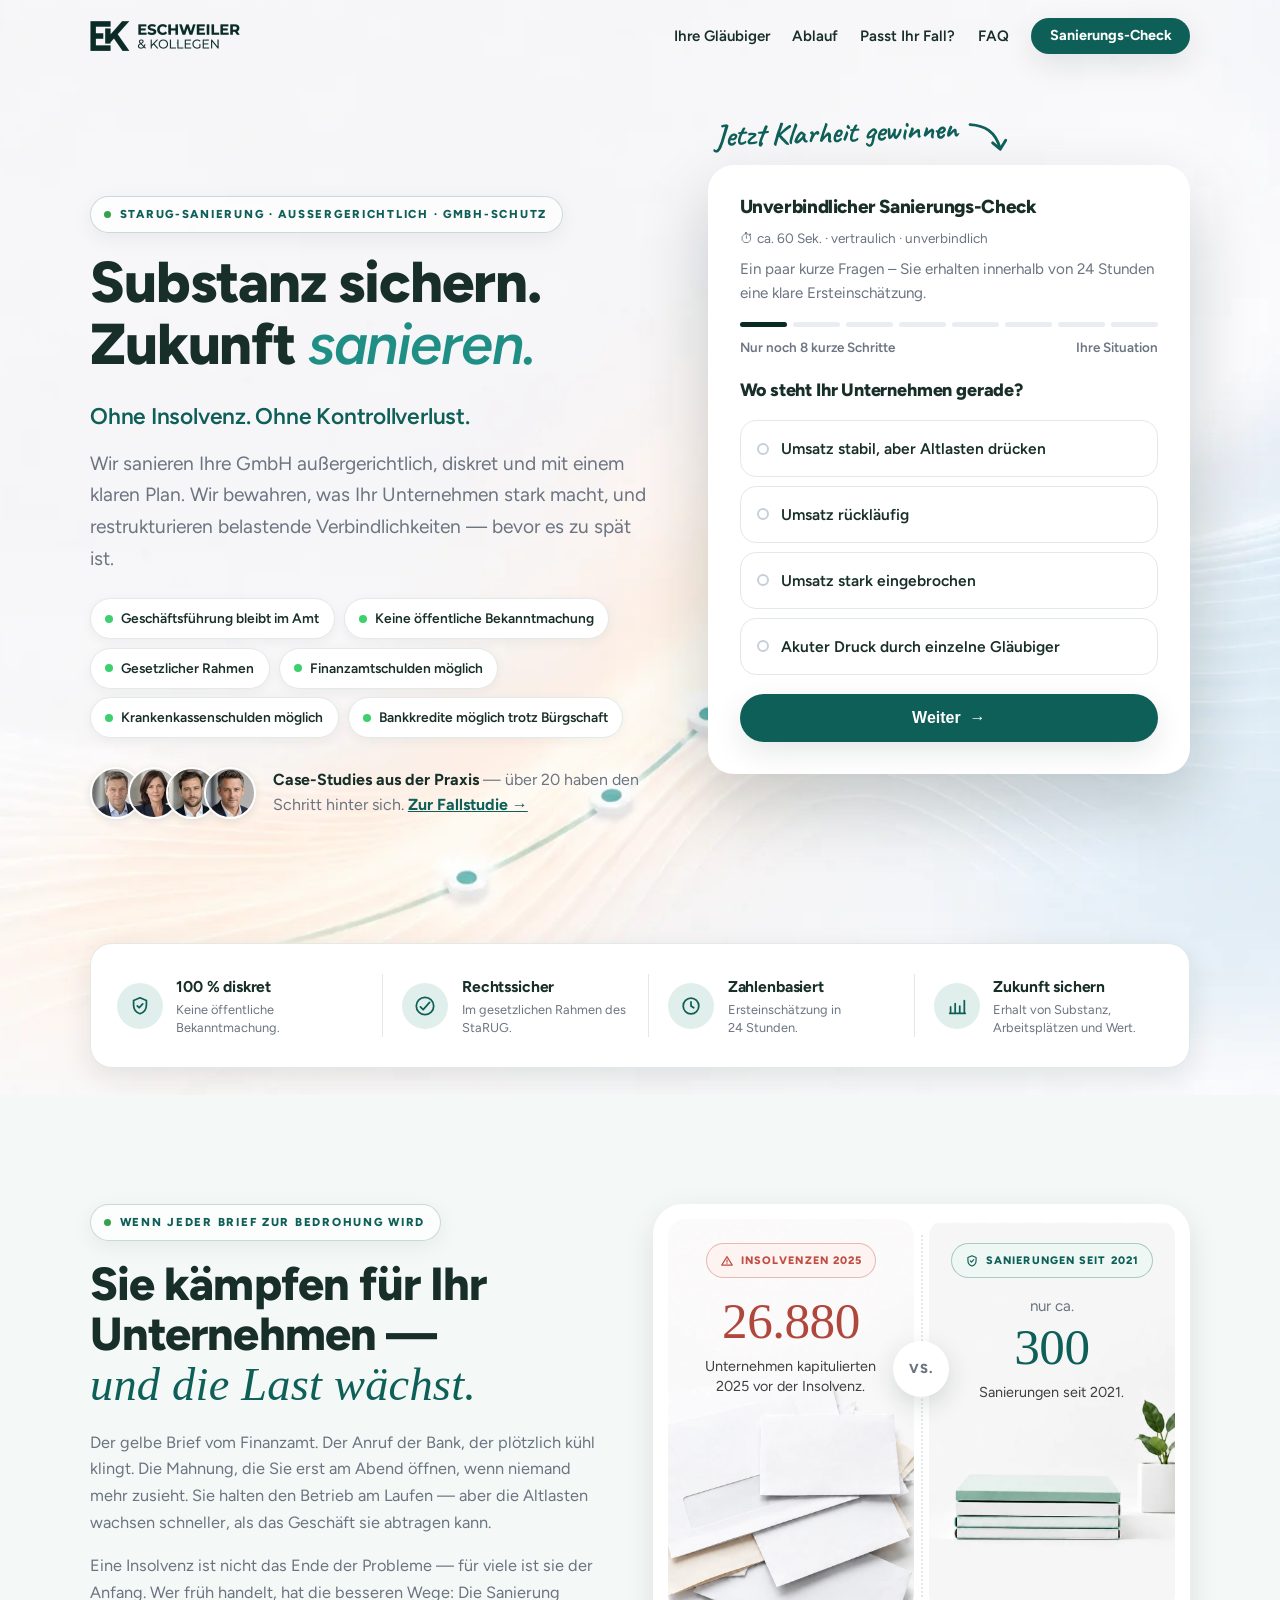
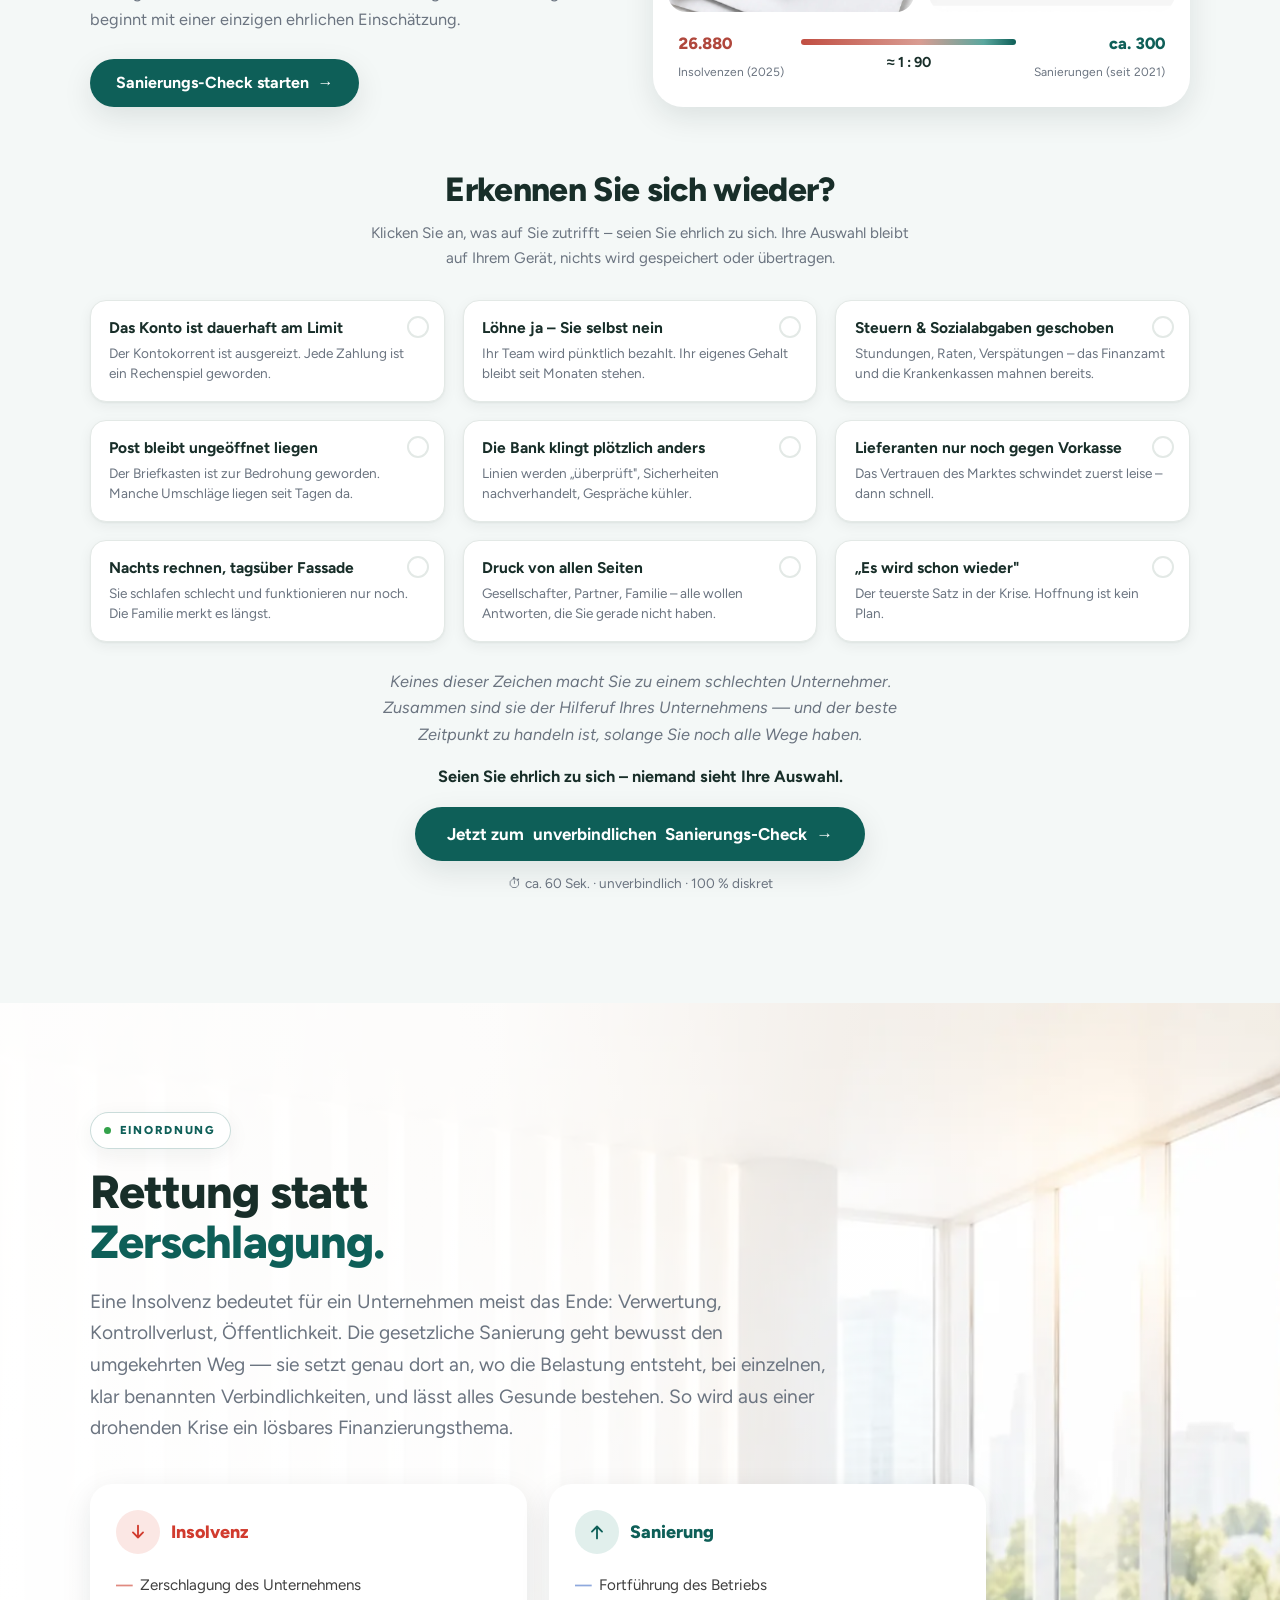
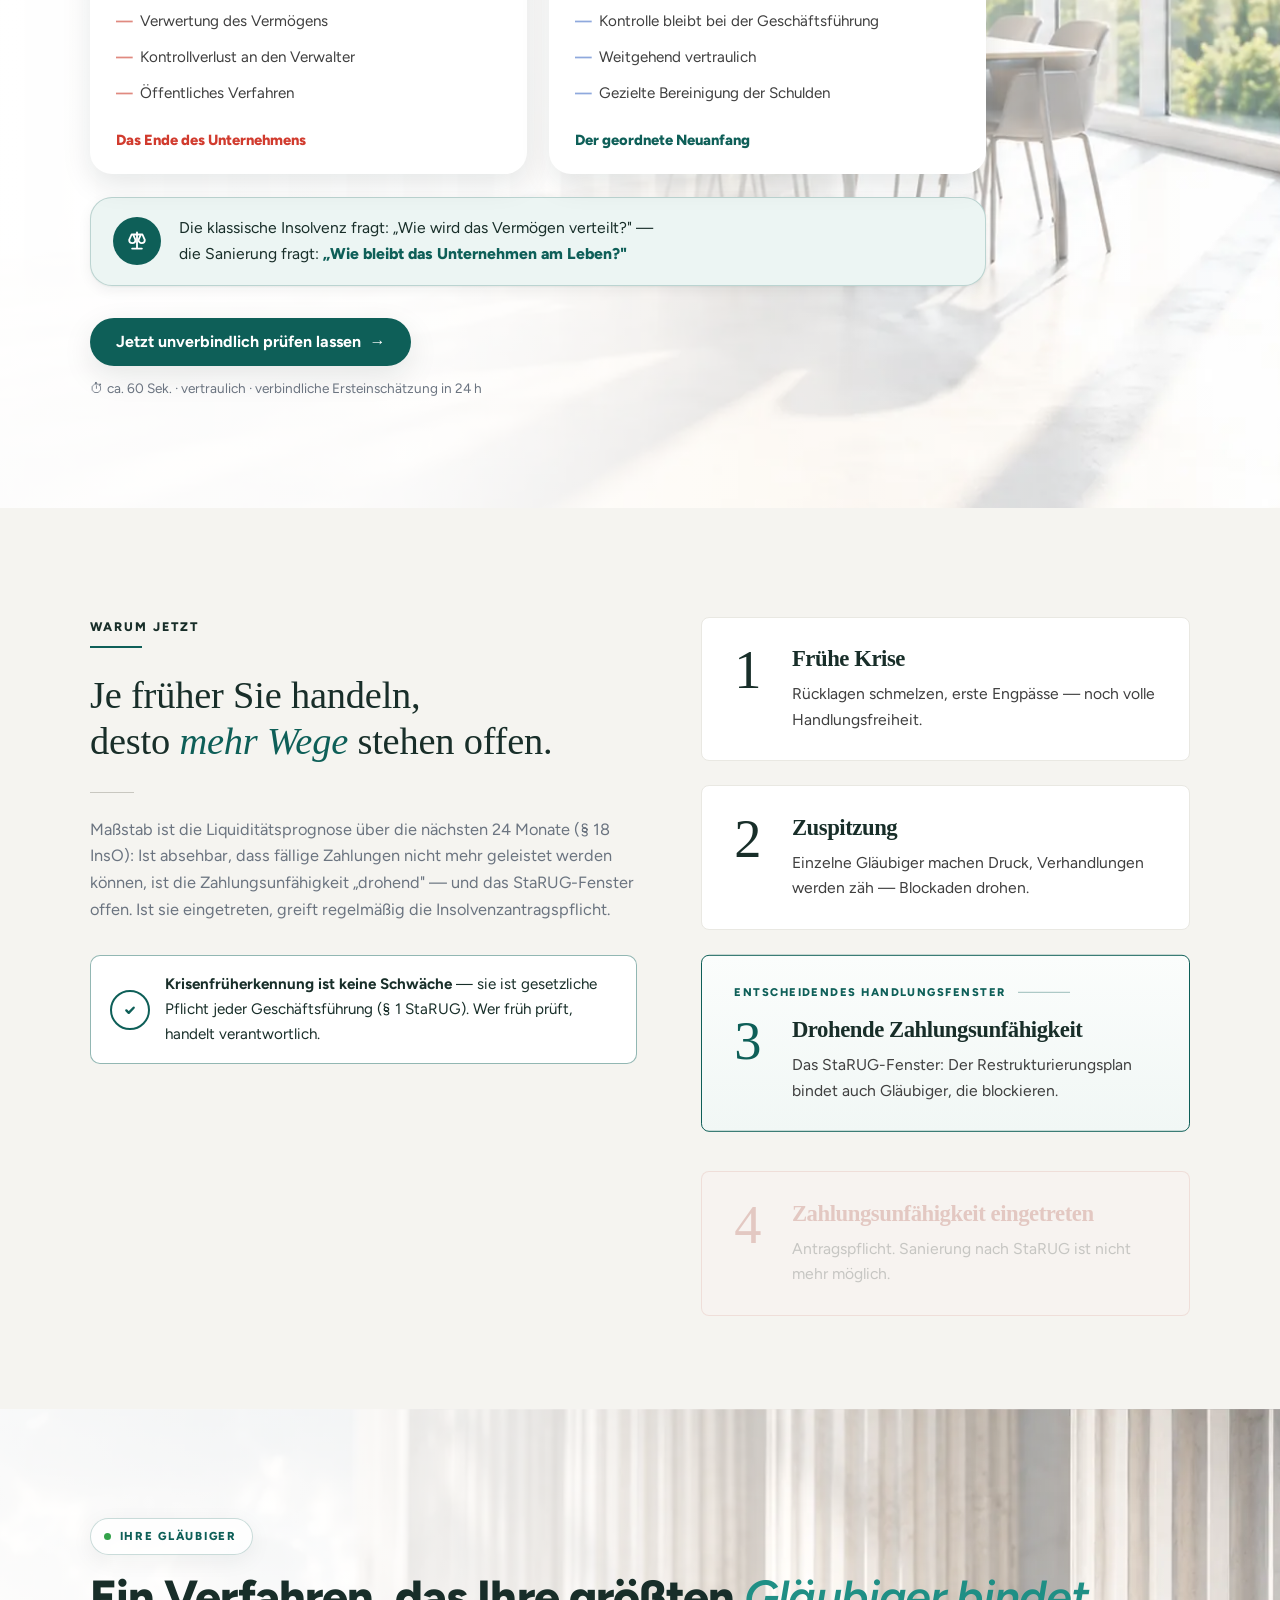
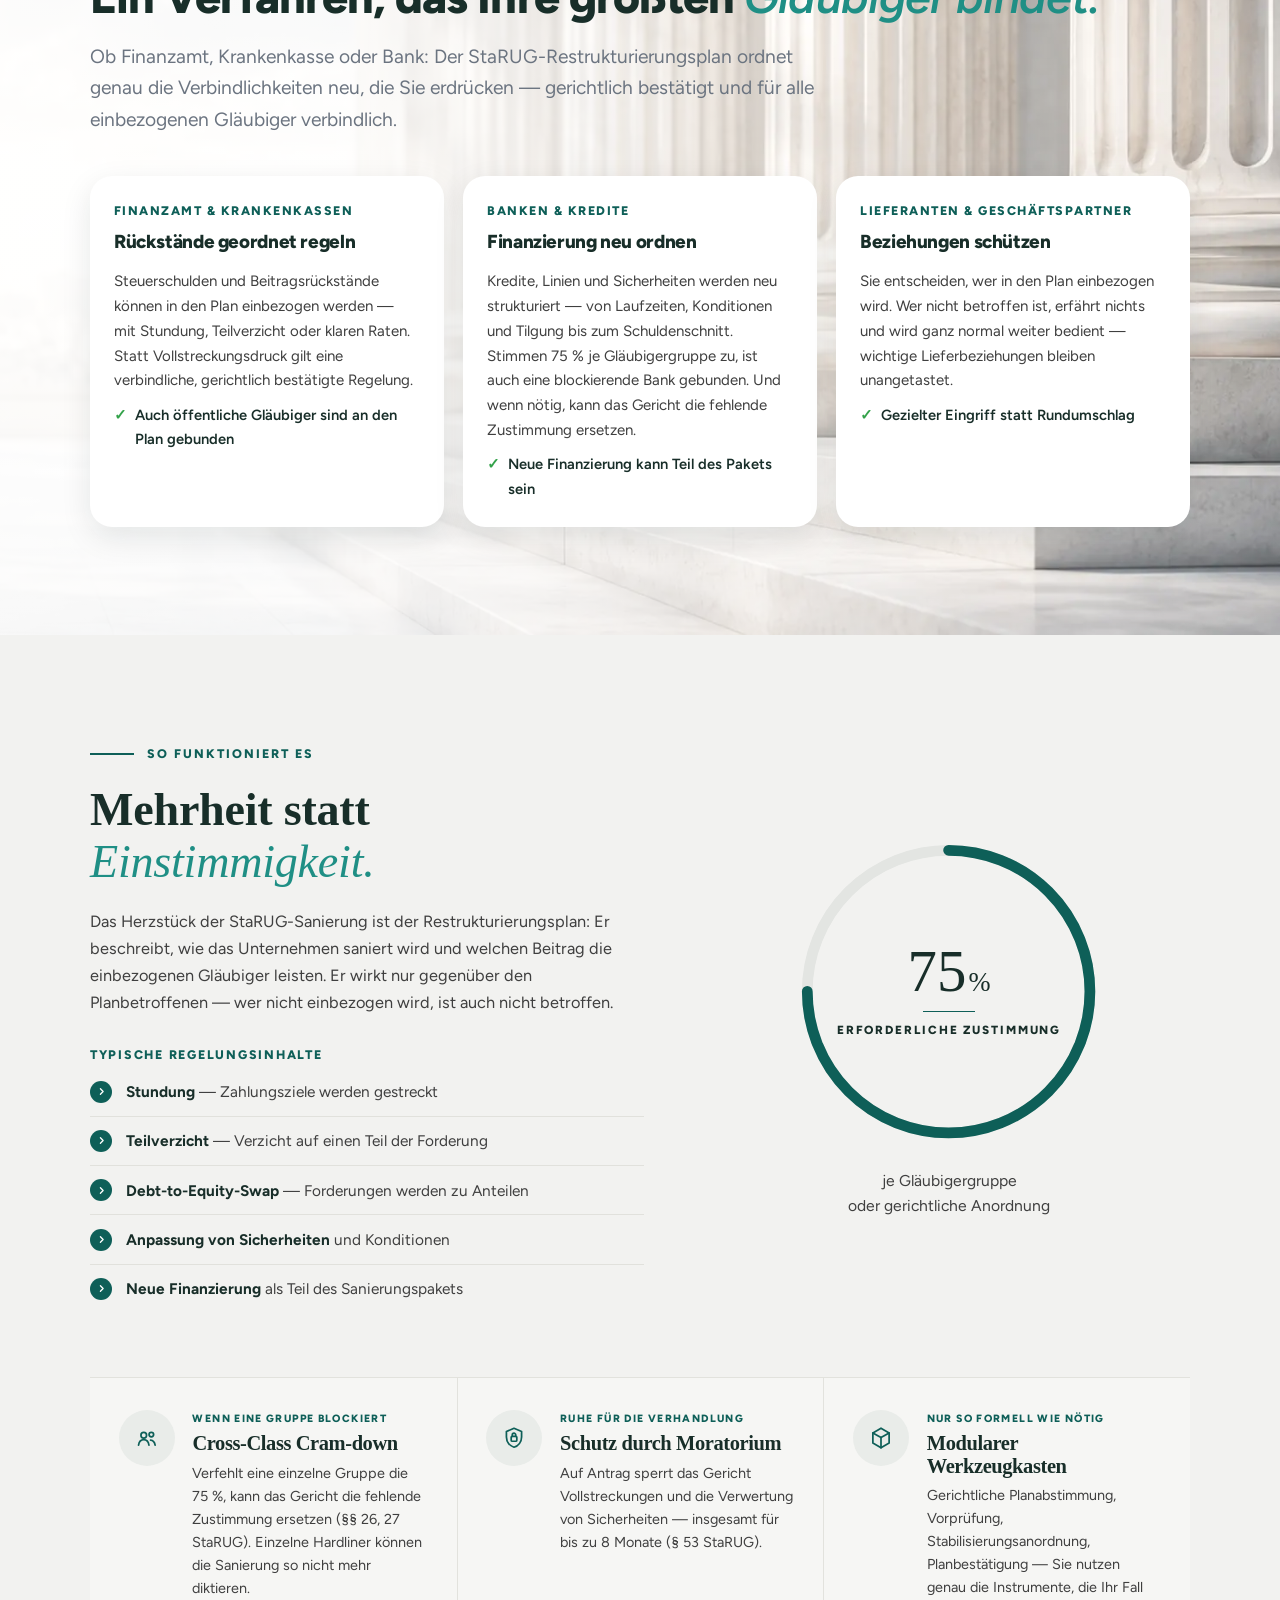
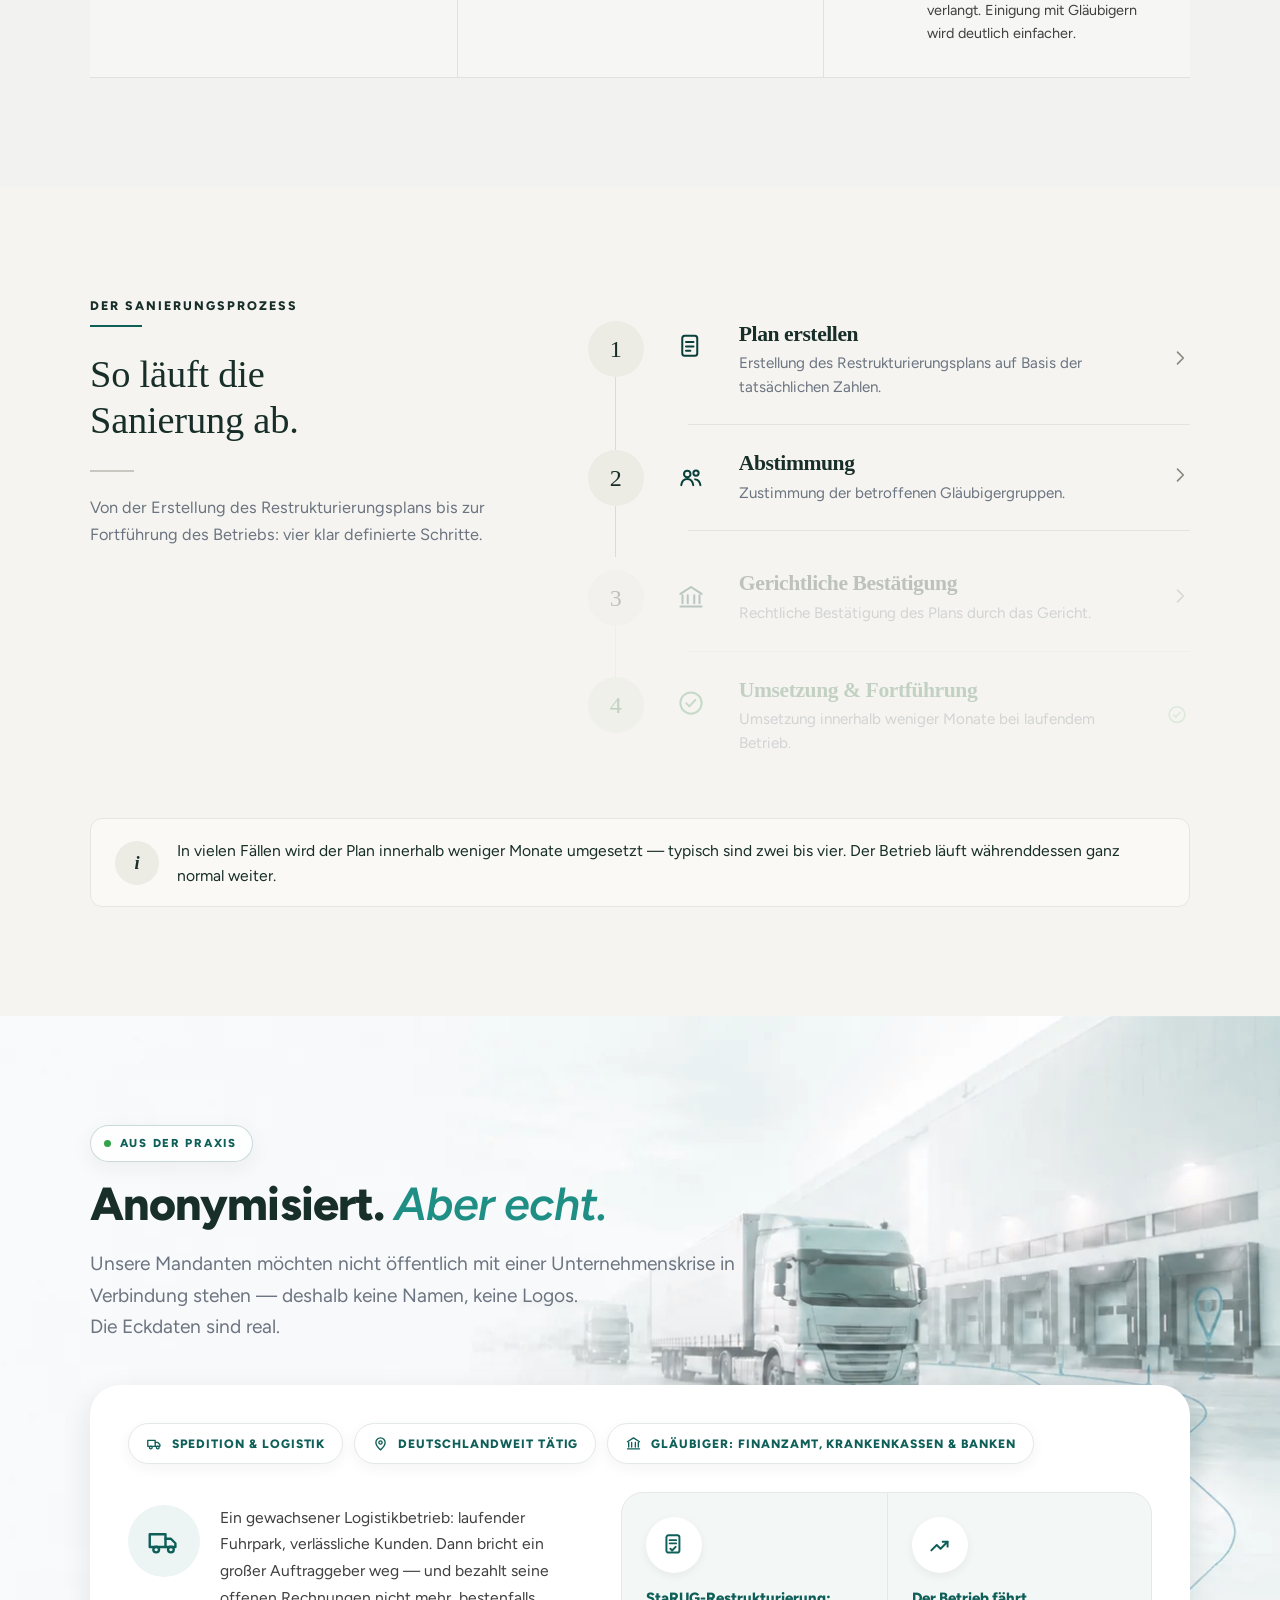
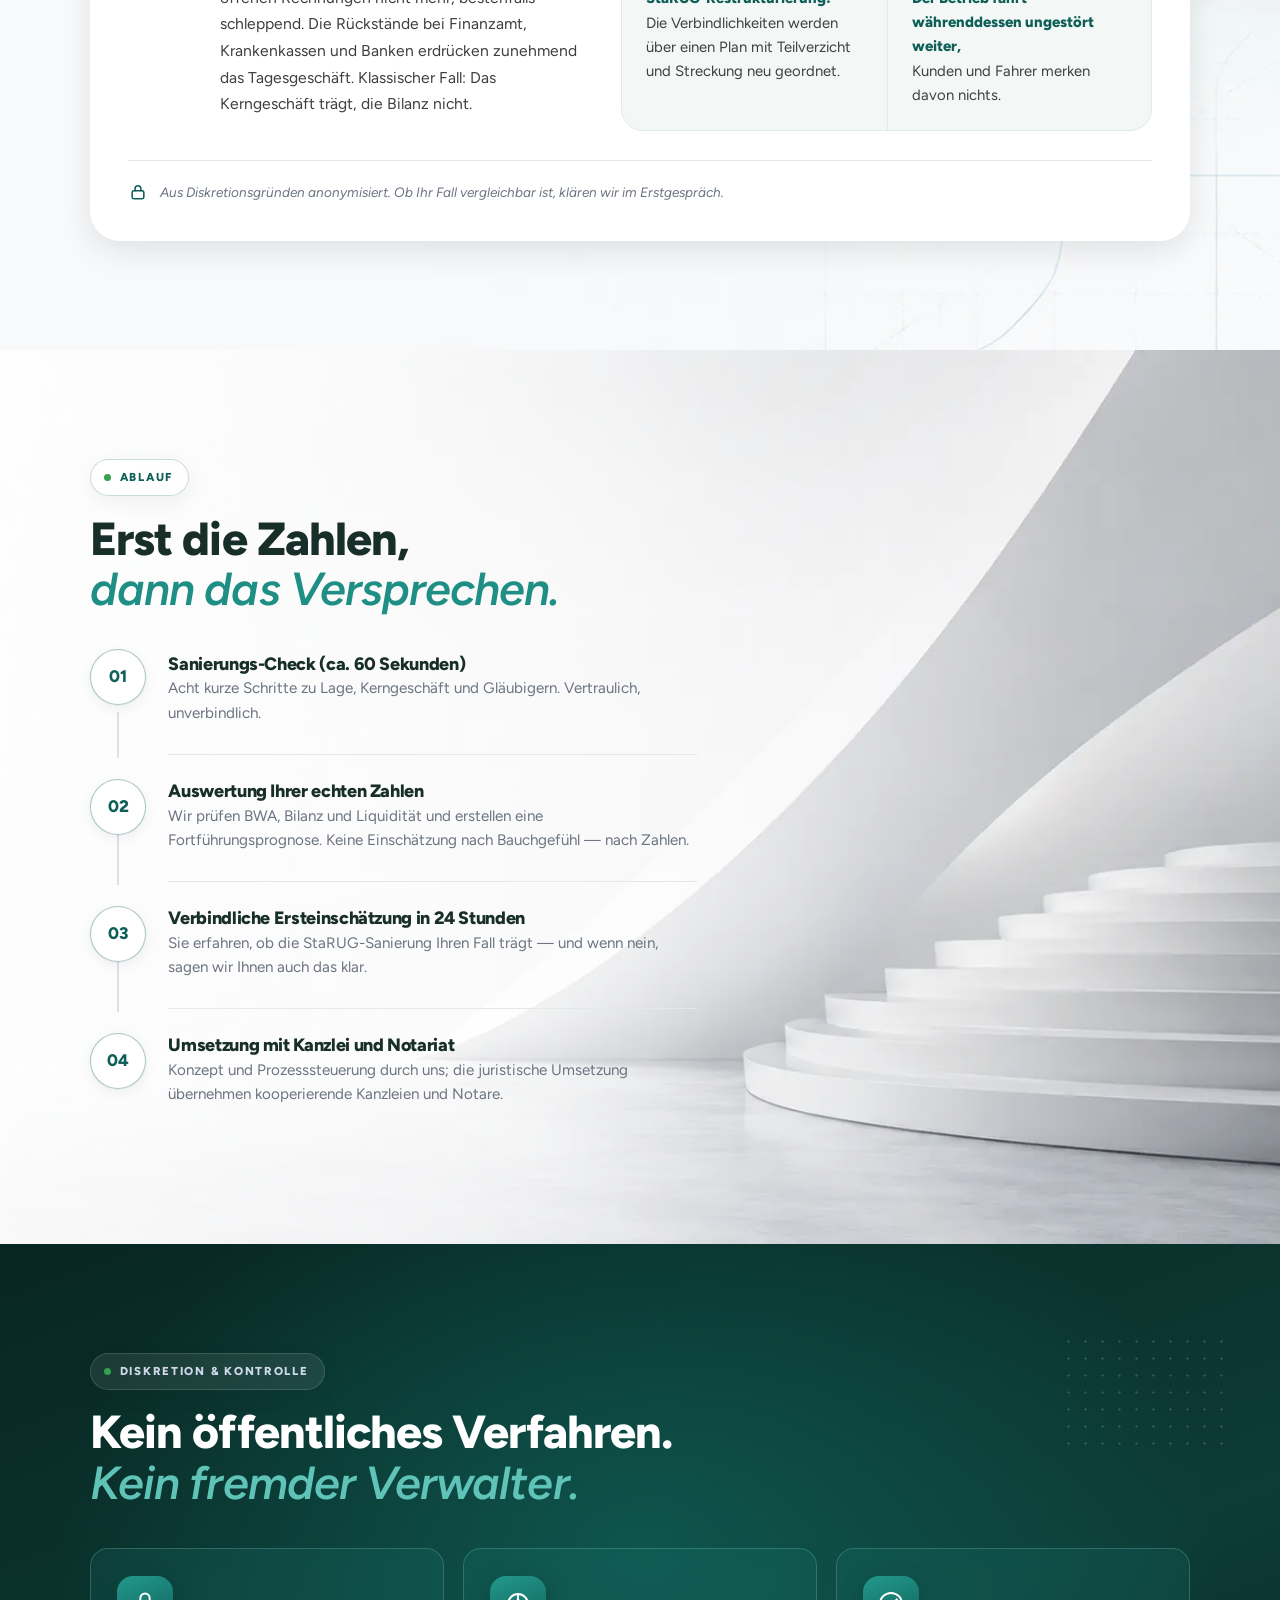
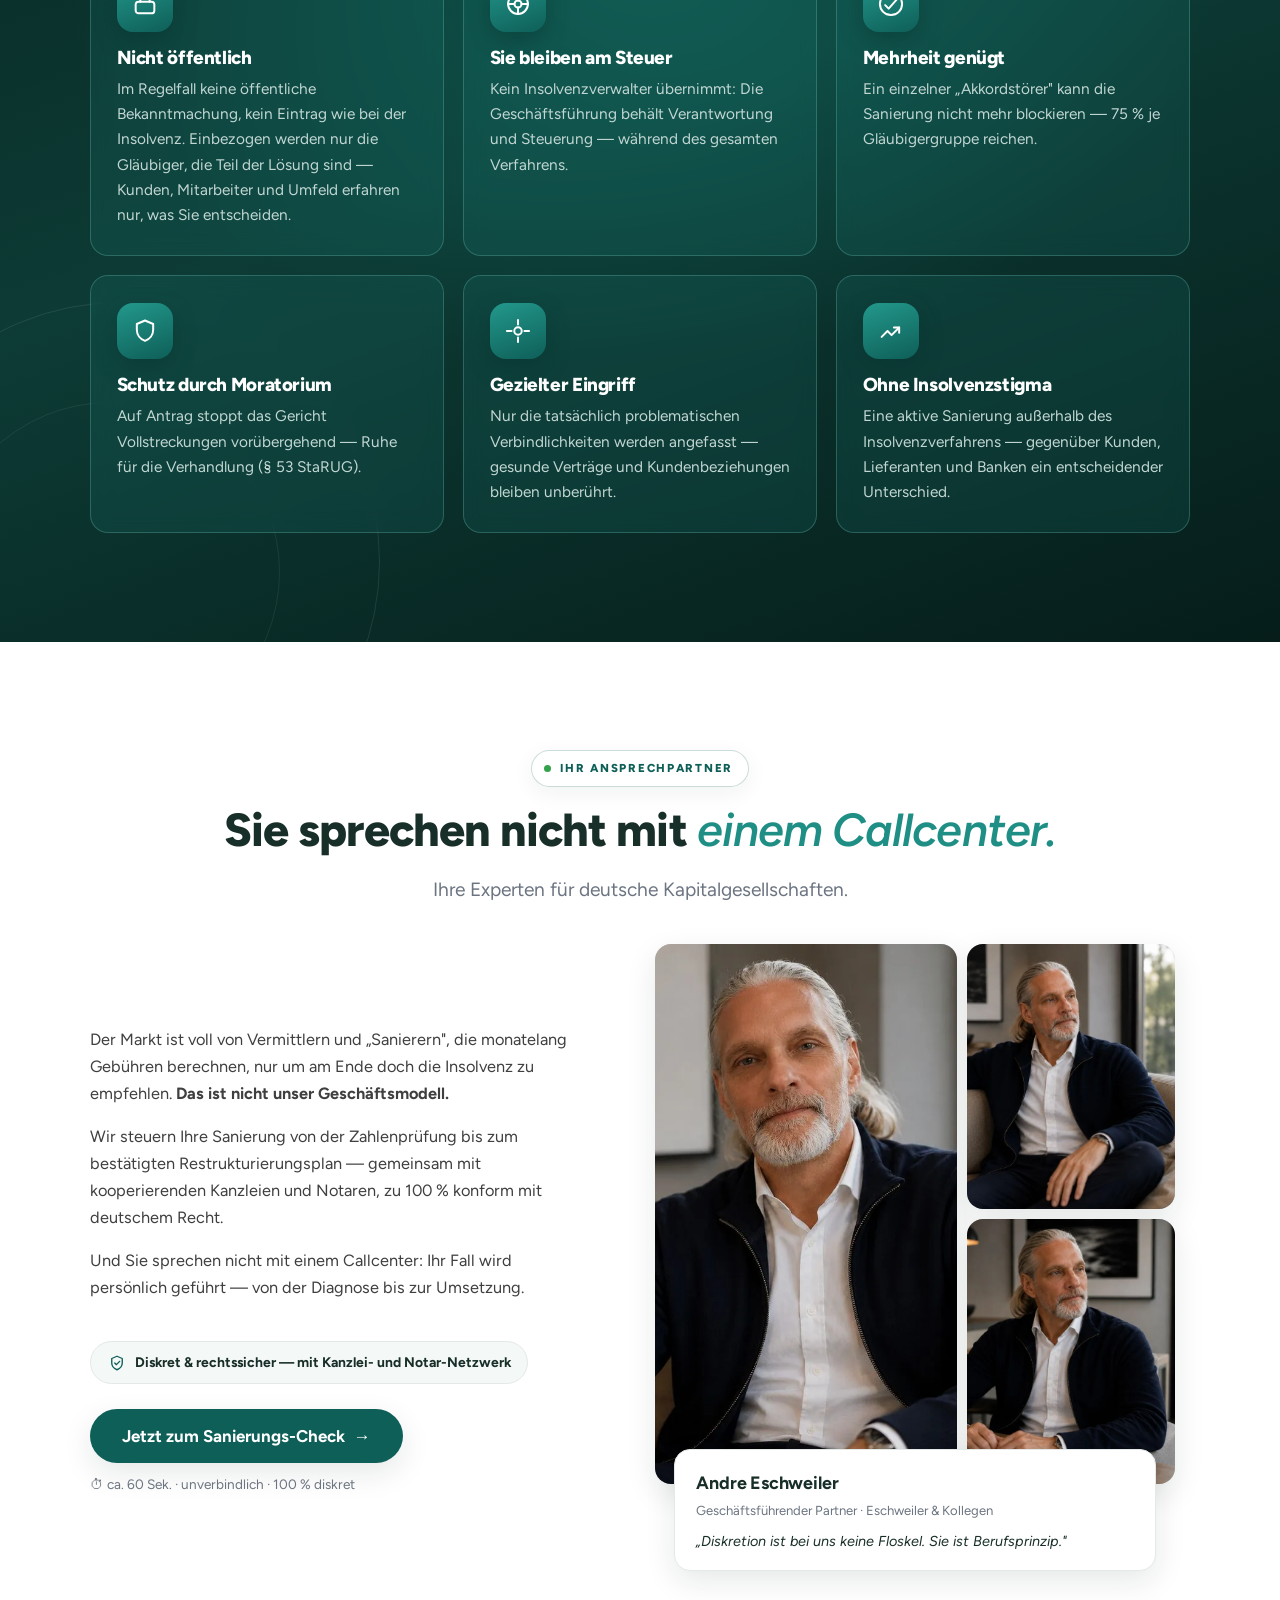
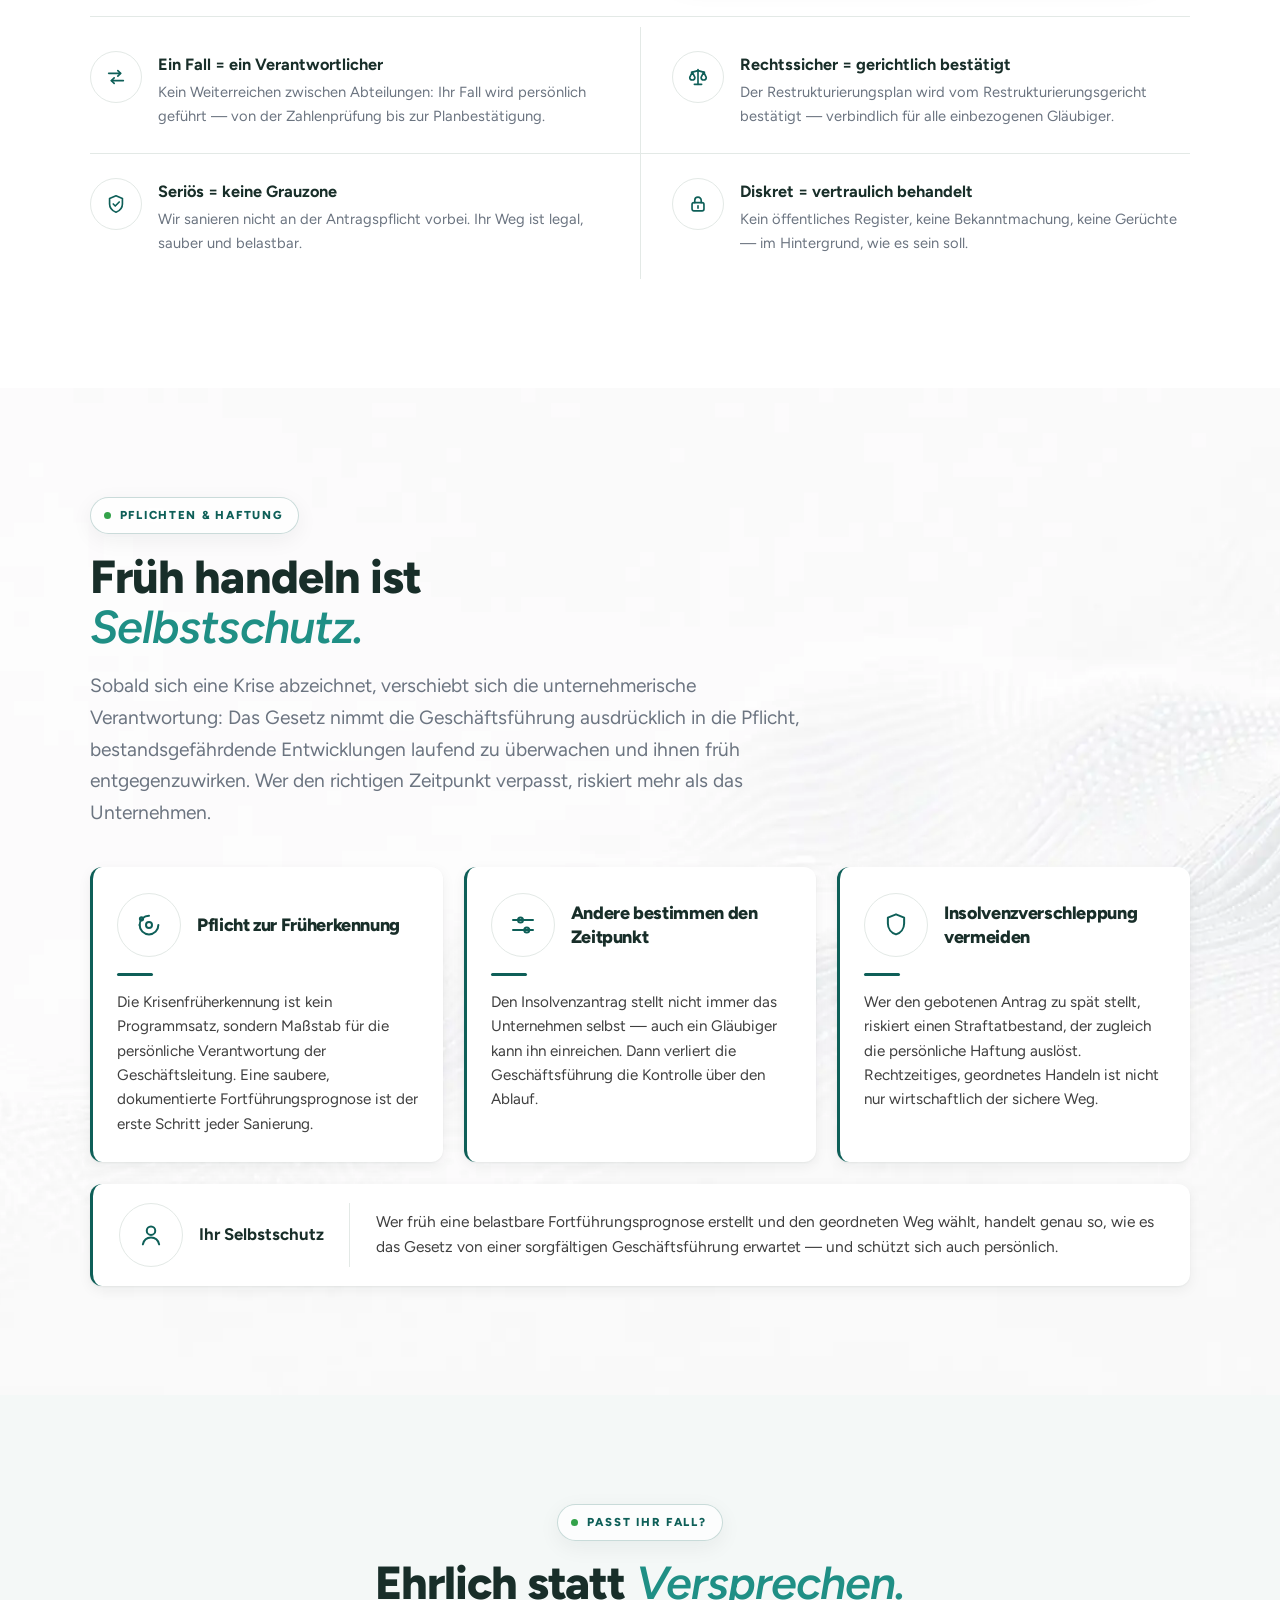
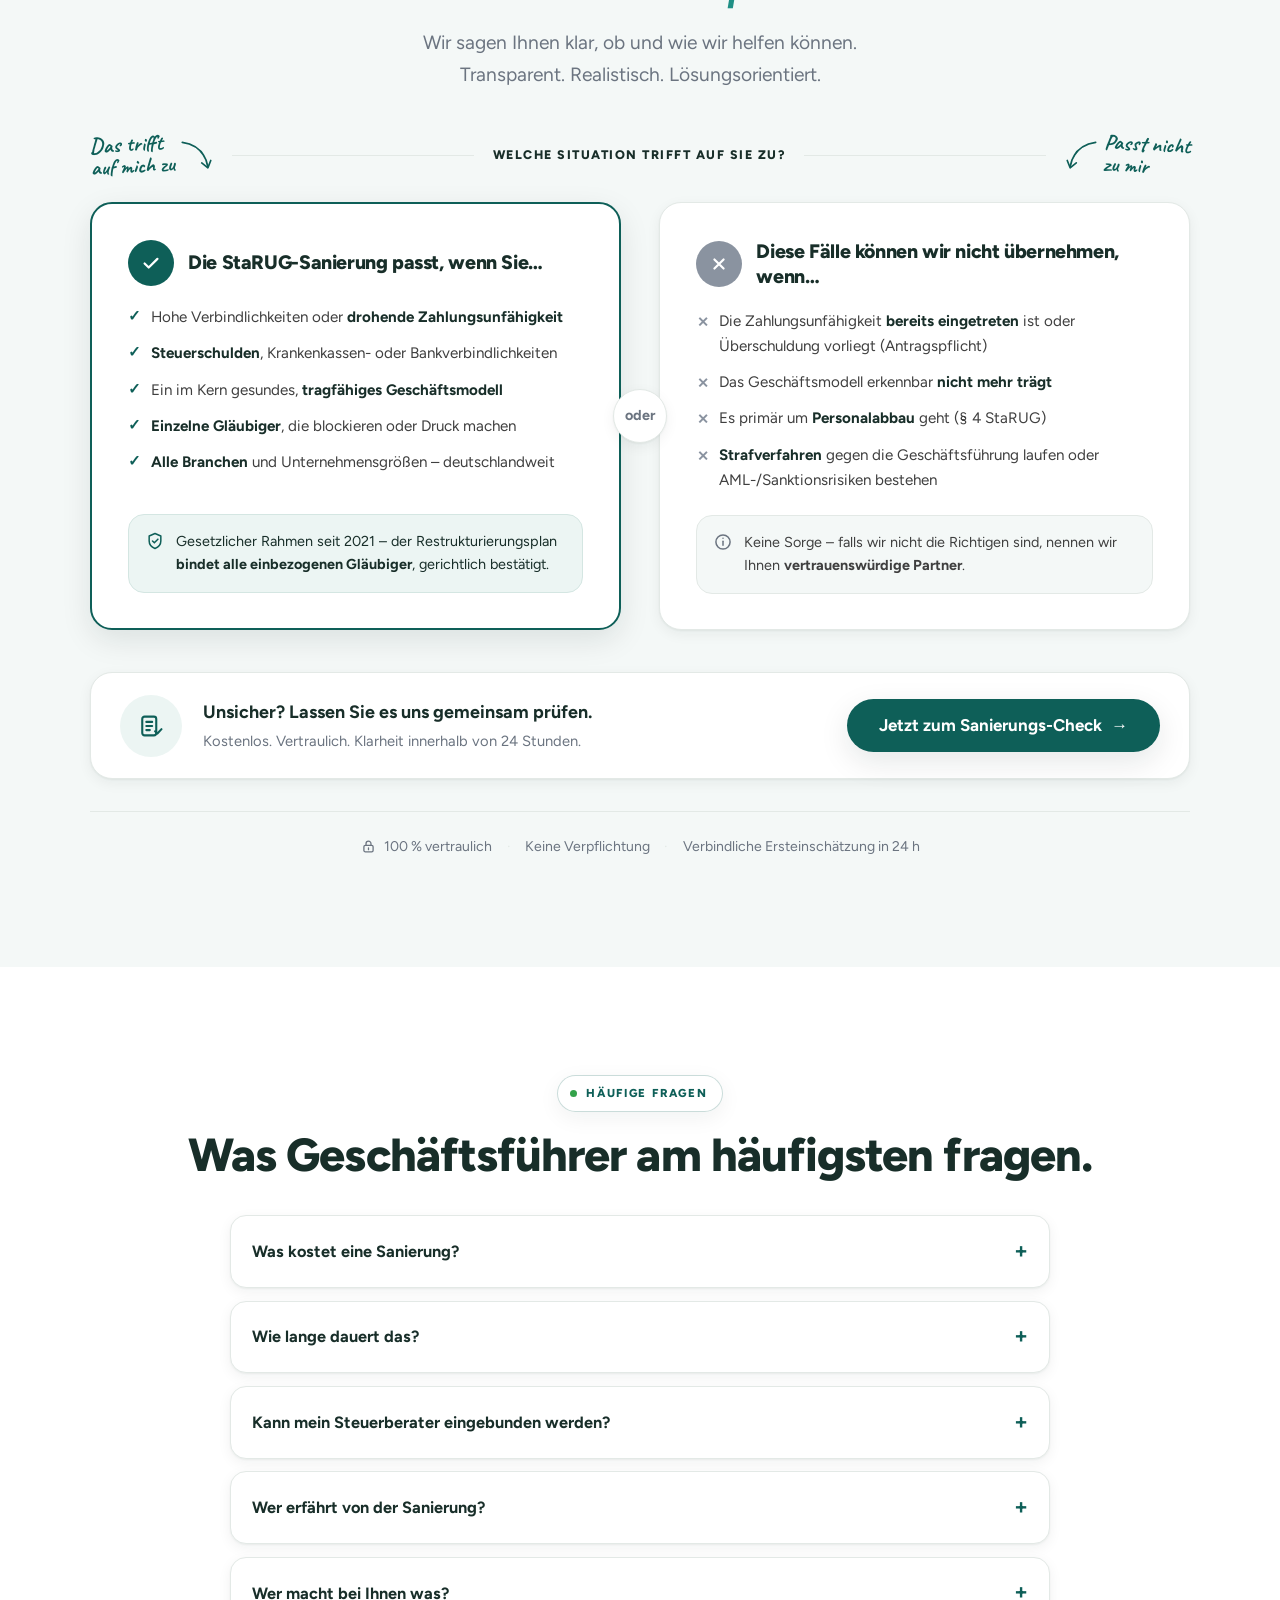
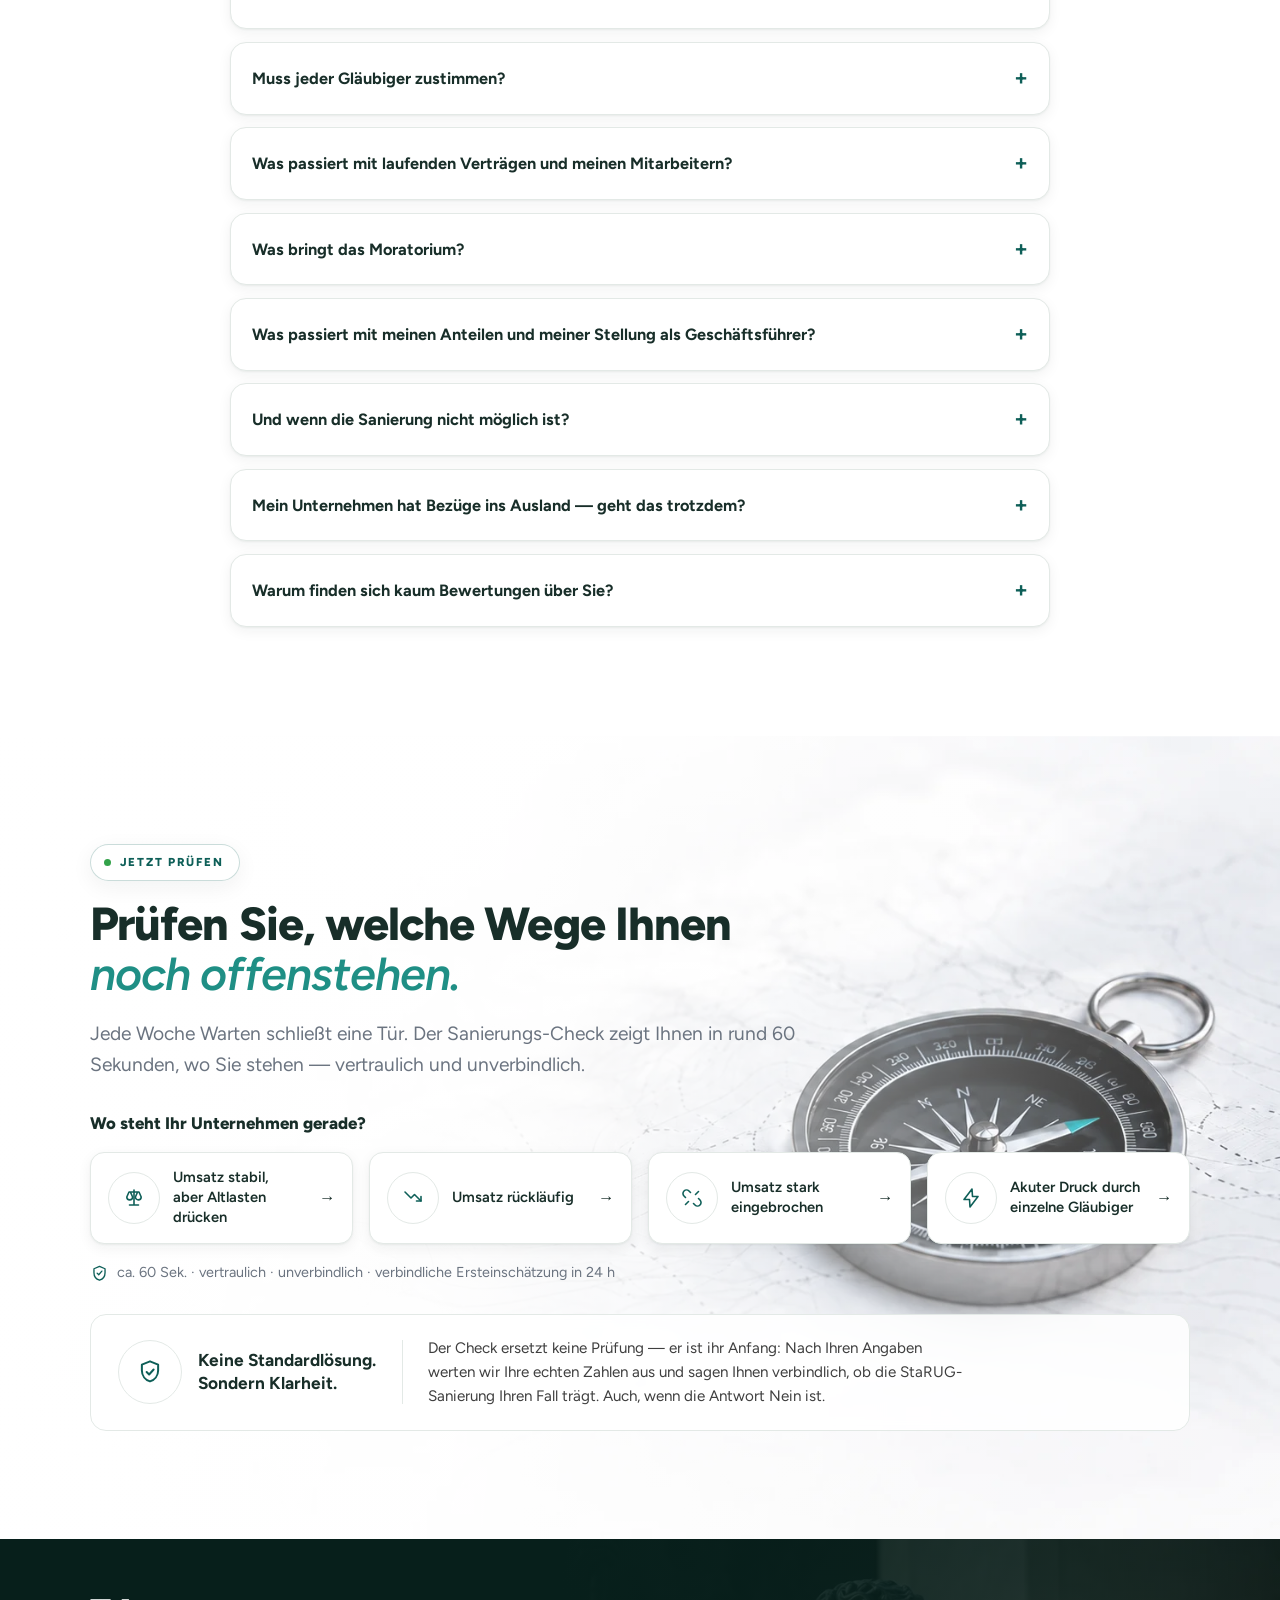
==== index.html @ 374ead13 "'Mehrheit statt Einstimmigkeit' im Editorial-Design: Serif-Kopf mit Strich-Eyebrow, Chevron-Liste, a" ====
<!DOCTYPE html>
<html lang="de">
<head>
<meta charset="UTF-8">
<meta name="viewport" content="width=device-width, initial-scale=1.0">
<title>GmbH sanieren statt aufgeben | Gesetzliche Sanierung ohne Insolvenzverfahren – GmbH-Sanierung.de</title>
<meta name="description" content="StaRUG-Sanierung: Wir prüfen Ihre Zahlen und zeigen in 24 h, wie Ihre GmbH sanierbar ist. Gesetzlich geregelt, vertraulich, ohne öffentliches Insolvenzverfahren.">
<link rel="canonical" href="https://www.gmbhsanierung.de/">
<meta property="og:title" content="GmbH sanieren statt aufgeben – GmbH-Sanierung.de">
<meta property="og:description" content="Gesetzlich geregelte Sanierungswege ohne öffentliches Insolvenzverfahren. Zahlenbasierte Ersteinschätzung in 24 Stunden.">
<meta property="og:url" content="https://www.gmbhsanierung.de/">
<meta property="og:type" content="website">
<!-- Favicons & App-Icons -->
<link rel="icon" href="/favicon.ico" sizes="48x48">
<link rel="icon" type="image/png" sizes="32x32" href="/assets/favicon-32.png">
<link rel="icon" type="image/png" sizes="192x192" href="/assets/icon-192.png">
<link rel="apple-touch-icon" href="/assets/apple-touch-icon.png">
<meta name="theme-color" content="#0a2a25">
<link rel="stylesheet" href="fonts.css">
<link rel="stylesheet" href="styles.css">
<script>window.dataLayer = window.dataLayer || [];</script>
<!-- Google Tag Manager -->
<script>(function(w,d,s,l,i){w[l]=w[l]||[];w[l].push({'gtm.start':
new Date().getTime(),event:'gtm.js'});var f=d.getElementsByTagName(s)[0],
j=d.createElement(s),dl=l!='dataLayer'?'&l='+l:'';j.async=true;j.src=
'https://www.googletagmanager.com/gtm.js?id='+i+dl;f.parentNode.insertBefore(j,f);
})(window,document,'script','dataLayer','GTM-KKQ6DNXB');</script>
<!-- End Google Tag Manager -->
</head>
<body>
<!-- Google Tag Manager (noscript) -->
<noscript><iframe src="https://www.googletagmanager.com/ns.html?id=GTM-KKQ6DNXB"
height="0" width="0" style="display:none;visibility:hidden"></iframe></noscript>
<!-- End Google Tag Manager (noscript) -->

<!-- HEADER -->
<header class="site-header" id="siteHeader">
  <div class="wrap">
    <a class="brand" href="#top"><img class="brand__logo" src="assets/ek-logo-dunkel.png" alt="Eschweiler &amp; Kollegen – GmbH-Sanierung.de"></a>
    <nav class="nav">
      <a href="#wege">Ihre Gläubiger</a>
      <a href="#ablauf">Ablauf</a>
      <a href="#passt">Passt Ihr Fall?</a>
      <a href="#faq">FAQ</a>
      <a class="btn btn--primary" href="#check">Sanierungs-Check</a>
    </nav>
  </div>
</header>

<!-- HERO -->
<section class="hero" id="top">
  <div class="wrap">
    <div>
      <span class="eyebrow">StaRUG-Sanierung · Außergerichtlich · GmbH-Schutz</span>
      <h1>Substanz sichern.<br>Zukunft <span class="em-blue">sanieren.</span></h1>
      <p class="hero__sub">Ohne Insolvenz. Ohne Kontrollverlust.</p>
      <p class="lead">Wir sanieren Ihre GmbH außergerichtlich, diskret und mit einem klaren Plan. Wir bewahren, was Ihr Unternehmen stark macht, und restrukturieren belastende Verbindlichkeiten — bevor es zu spät ist.</p>
      <div class="hero__chips">
        <span class="hchip"><span class="dot"></span> Geschäftsführung bleibt im Amt</span>
        <span class="hchip"><span class="dot"></span> Keine öffentliche Bekanntmachung</span>
        <span class="hchip"><span class="dot"></span> Gesetzlicher Rahmen</span>
        <span class="hchip"><span class="dot"></span> Finanzamtschulden möglich</span>
        <span class="hchip"><span class="dot"></span> Krankenkassenschulden möglich</span>
        <span class="hchip"><span class="dot"></span> Bankkredite möglich trotz Bürgschaft</span>
      </div>
      <div class="witness">
        <div class="avs">
          <img src="assets/avatar-michael.webp" alt="" width="52" height="52" loading="lazy">
          <img src="assets/avatar-ulrike.webp" alt="" width="52" height="52" loading="lazy">
          <img src="assets/avatar-thomas.webp" alt="" width="52" height="52" loading="lazy">
          <img src="assets/avatar-claus.webp" alt="" width="52" height="52" loading="lazy">
        </div>
        <p><b>Case-Studies aus der Praxis</b> — über 20 haben den Schritt hinter sich. <a href="#praxis">Zur Fallstudie&nbsp;→</a></p>
      </div>
    </div>
    <div class="check-side">
      <div class="handnote" aria-hidden="true">
        <span>Jetzt Klarheit gewinnen</span>
        <svg class="handarrow" viewBox="0 0 60 52" fill="none">
          <path d="M6 6c20 2 34 10 40 34" stroke="currentColor" stroke-width="4" stroke-linecap="round"/>
          <path d="M36 32l10 9 8-12" stroke="currentColor" stroke-width="4" stroke-linecap="round" stroke-linejoin="round" fill="none"/>
        </svg>
      </div>
      <div class="check-card" id="check">
        <h3>Unverbindlicher Sanierungs-Check</h3>
        <span class="micro">⏱ ca. 60 Sek. · vertraulich · unverbindlich</span>
        <p class="check-intro">Ein paar kurze Fragen – Sie erhalten innerhalb von 24&nbsp;Stunden eine klare Ersteinschätzung.</p>
        <div class="check-progress" id="checkProgress"></div>
        <div id="checkBody"><!-- JS --></div>
      </div>
    </div>
  </div>
  <!-- Trust-Bar – integriert in den Hero, Bild/Verlauf laufen dahinter weiter -->
  <div class="wrap hero__featbar">
    <div class="featbar">
      <div class="featbar__item">
        <span class="fico" aria-hidden="true"><svg viewBox="0 0 24 24"><path d="M12 3l7 3v5c0 4.5-3 8.2-7 9.5C8 19.2 5 15.5 5 11V6l7-3z"/><path d="M9 11.8l2.1 2.1 3.9-4.2"/></svg></span>
        <b>100 % diskret</b><span>Keine öffentliche Bekanntmachung.</span>
      </div>
      <div class="featbar__item">
        <span class="fico" aria-hidden="true"><svg viewBox="0 0 24 24"><path d="M7 13l3 3 7-8"/><circle cx="12" cy="12" r="9.5"/></svg></span>
        <b>Rechtssicher</b><span>Im gesetzlichen Rahmen des StaRUG.</span>
      </div>
      <div class="featbar__item">
        <span class="fico" aria-hidden="true"><svg viewBox="0 0 24 24"><circle cx="12" cy="12" r="8.5"/><path d="M12 7.5V12l3 2"/></svg></span>
        <b>Zahlenbasiert</b><span>Ersteinschätzung in 24&nbsp;Stunden.</span>
      </div>
      <div class="featbar__item">
        <span class="fico" aria-hidden="true"><svg viewBox="0 0 24 24"><path d="M5 19.5V13M10 19.5V9.5M15 19.5V12M20 19.5V6"/><path d="M4 20h17"/></svg></span>
        <b>Zukunft sichern</b><span>Erhalt von Substanz, Arbeitsplätzen und Wert.</span>
      </div>
    </div>
  </div>
</section>

<!-- EMOTIONALE MITTE: BILD + STAT-BADGE -->
<section class="section section--paper2" id="last">
  <div class="wrap emo__grid">
    <div class="emo__body reveal">
      <span class="eyebrow">Wenn jeder Brief zur Bedrohung wird</span>
      <h2>Sie kämpfen für Ihr Unternehmen —<br> <span class="em-serif">und die Last wächst.</span></h2>
      <p>Der gelbe Brief vom Finanzamt. Der Anruf der Bank, der plötzlich kühl klingt. Die Mahnung, die Sie erst am Abend öffnen, wenn niemand mehr zusieht. Sie halten den Betrieb am Laufen — aber die Altlasten wachsen schneller, als das Geschäft sie abtragen kann.</p>
      <p>Eine Insolvenz ist nicht das Ende der Probleme — für viele ist sie der Anfang. Wer früh handelt, hat die besseren Wege: Die Sanierung beginnt mit einer einzigen ehrlichen Einschätzung.</p>
      <a class="btn btn--primary" href="#check" style="margin-top:.6rem">Sanierungs-Check starten <span class="arw">→</span></a>
    </div>
    <div class="emo__media reveal">
      <div class="cmpstat">
        <div class="cmpstat__grid">
          <div class="cs__panel cs__panel--bad">
            <span class="cs__pill cs__pill--bad"><svg viewBox="0 0 24 24" aria-hidden="true"><path d="M12 4.5L21 19H3z"/><path d="M12 10v4"/><path d="M12 16.6h.01"/></svg> Insolvenzen 2025</span>
            <b class="cs__num cs__num--bad" data-count="26880">26.880</b>
            <p>Unternehmen kapitulierten 2025 vor der Insolvenz.</p>
          </div>
          <div class="cs__panel cs__panel--good">
            <span class="cs__pill cs__pill--good"><svg viewBox="0 0 24 24" aria-hidden="true"><path d="M12 3l7 3v5c0 4.5-3 8.2-7 9.5C8 19.2 5 15.5 5 11V6l7-3z"/><path d="M9 11.8l2.1 2.1 3.9-4.2"/></svg> Sanierungen seit 2021</span>
            <span class="cs__pre">nur ca.</span>
            <b class="cs__num cs__num--good" data-count="300">300</b>
            <p>Sanierungen seit 2021.</p>
          </div>
          <span class="cs__vs" aria-hidden="true">vs.</span>
        </div>
        <div class="cs__foot">
          <div class="cs__side cs__side--bad"><b>26.880</b><span>Insolvenzen (2025)</span></div>
          <div class="cs__mid"><span class="cs__bar" aria-hidden="true"></span><span class="cs__ratio">≈ 1&nbsp;:&nbsp;90</span></div>
          <div class="cs__side cs__side--good"><b>ca. 300</b><span>Sanierungen (seit 2021)</span></div>
        </div>
      </div>
    </div>
  </div>
  <div class="wrap warn">
    <div class="center">
      <h3 class="warn__title">Erkennen Sie sich wieder?</h3>
      <p class="warn__sub">Klicken Sie an, was auf Sie zutrifft – seien Sie ehrlich zu sich. Ihre Auswahl bleibt auf Ihrem Gerät, nichts wird gespeichert oder übertragen.</p>
    </div>
    <div class="warn__grid" id="warnGrid">
      <div class="wsign" tabindex="0" role="button" aria-pressed="false"><span class="wck">✓</span><b>Das Konto ist dauerhaft am Limit</b><p>Der Kontokorrent ist ausgereizt. Jede Zahlung ist ein Rechenspiel geworden.</p></div>
      <div class="wsign" tabindex="0" role="button" aria-pressed="false"><span class="wck">✓</span><b>Löhne ja – Sie selbst nein</b><p>Ihr Team wird pünktlich bezahlt. Ihr eigenes Gehalt bleibt seit Monaten stehen.</p></div>
      <div class="wsign" tabindex="0" role="button" aria-pressed="false"><span class="wck">✓</span><b>Steuern &amp; Sozialabgaben geschoben</b><p>Stundungen, Raten, Verspätungen – das Finanzamt und die Krankenkassen mahnen bereits.</p></div>
      <div class="wsign" tabindex="0" role="button" aria-pressed="false"><span class="wck">✓</span><b>Post bleibt ungeöffnet liegen</b><p>Der Briefkasten ist zur Bedrohung geworden. Manche Umschläge liegen seit Tagen da.</p></div>
      <div class="wsign" tabindex="0" role="button" aria-pressed="false"><span class="wck">✓</span><b>Die Bank klingt plötzlich anders</b><p>Linien werden „überprüft", Sicherheiten nachverhandelt, Gespräche kühler.</p></div>
      <div class="wsign" tabindex="0" role="button" aria-pressed="false"><span class="wck">✓</span><b>Lieferanten nur noch gegen Vorkasse</b><p>Das Vertrauen des Marktes schwindet zuerst leise – dann schnell.</p></div>
      <div class="wsign" tabindex="0" role="button" aria-pressed="false"><span class="wck">✓</span><b>Nachts rechnen, tagsüber Fassade</b><p>Sie schlafen schlecht und funktionieren nur noch. Die Familie merkt es längst.</p></div>
      <div class="wsign" tabindex="0" role="button" aria-pressed="false"><span class="wck">✓</span><b>Druck von allen Seiten</b><p>Gesellschafter, Partner, Familie – alle wollen Antworten, die Sie gerade nicht haben.</p></div>
      <div class="wsign" tabindex="0" role="button" aria-pressed="false"><span class="wck">✓</span><b>„Es wird schon wieder"</b><p>Der teuerste Satz in der Krise. Hoffnung ist kein Plan.</p></div>
    </div>
    <p class="warn__empathy">Keines dieser Zeichen macht Sie zu einem schlechten Unternehmer. Zusammen sind sie der Hilferuf Ihres Unternehmens — und der beste Zeitpunkt zu handeln ist, solange Sie noch alle Wege haben.</p>
    <a class="warn-pill" id="warnPill" href="#check" aria-live="polite">
      <span class="warn-pill__count" id="warnPillCount">0</span>
      <span id="warnPillText">Tippen Sie an, was zutrifft</span>
      <span class="warn-pill__arw" id="warnPillArw" hidden>→</span>
    </a>
    <div class="warn__resp" id="warnResp" aria-live="polite"></div>
    <div class="warn__cta" id="warnCtaWrap">
      <a class="btn btn--lg" id="warnCta" href="#check">Jetzt zum <span class="m-hide">unverbindlichen </span>Sanierungs-Check <span class="arw">→</span></a>
      <span class="micro">⏱ ca. 60 Sek. · unverbindlich · 100 % diskret</span>
    </div>
  </div>
</section>

<!-- EINORDNUNG: RETTUNG STATT ZERSCHLAGUNG -->
<section class="section einord" id="einordnung">
  <div class="wrap">
    <span class="eyebrow">Einordnung</span>
    <h2>Rettung statt<br> <span class="einord__hi">Zerschlagung.</span></h2>
    <p class="lead">Eine Insolvenz bedeutet für ein Unternehmen meist das Ende: Verwertung, Kontrollverlust, Öffentlichkeit. Die gesetzliche Sanierung geht bewusst den umgekehrten Weg — sie setzt genau dort an, wo die Belastung entsteht, bei einzelnen, klar benannten Verbindlichkeiten, und lässt alles Gesunde bestehen. So wird aus einer drohenden Krise ein lösbares Finanzierungsthema.</p>
    <div class="cmp2">
      <div class="cmpcard cmpcard--bad reveal">
        <div class="cmphead"><span class="cico"><svg viewBox="0 0 24 24" aria-hidden="true"><path d="M12 5v13M6.5 12.5L12 18l5.5-5.5"/></svg></span> Insolvenz</div>
        <ul>
          <li>Zerschlagung des Unternehmens</li>
          <li>Verwertung des Vermögens</li>
          <li>Kontrollverlust an den Verwalter</li>
          <li>Öffentliches Verfahren</li>
        </ul>
        <span class="cmpfoot">Das Ende des Unternehmens</span>
      </div>
      <div class="cmpcard cmpcard--good reveal">
        <div class="cmphead"><span class="cico"><svg viewBox="0 0 24 24" aria-hidden="true"><path d="M12 19V6M6.5 11.5L12 6l5.5 5.5"/></svg></span> Sanierung</div>
        <ul>
          <li>Fortführung des Betriebs</li>
          <li>Kontrolle bleibt bei der Geschäftsführung</li>
          <li>Weitgehend vertraulich</li>
          <li>Gezielte Bereinigung der Schulden</li>
        </ul>
        <span class="cmpfoot">Der geordnete Neuanfang</span>
      </div>
    </div>
    <div class="quote-card reveal">
      <span class="qico"><svg viewBox="0 0 24 24" aria-hidden="true"><path d="M12 4v15M7.5 19h9"/><path d="M12 6H7l-2.2 5a2.9 2.9 0 0 0 5.8 0L8.4 6M12 6h5l2.2 5a2.9 2.9 0 0 1-5.8 0L15.6 6"/></svg></span>
      <div>
        <p>Die klassische Insolvenz fragt: „Wie wird das Vermögen verteilt?" —</p>
        <p class="qbig">die Sanierung fragt: <b>„Wie bleibt das Unternehmen am Leben?"</b></p>
      </div>
    </div>
    <div class="section-cta reveal">
      <a class="btn btn--primary" href="#check">Jetzt unverbindlich prüfen lassen <span class="arw">→</span></a>
      <span class="micro">⏱ ca. 60 Sek. · vertraulich · verbindliche Ersteinschätzung in 24 h</span>
    </div>
  </div>
</section>

<!-- OPTIONEN-TREPPE -->
<section class="section wj" id="treppe">
  <div class="wrap wj__grid">
    <div class="wj__left">
      <span class="wj__eyebrow">Warum jetzt</span>
      <h2 class="wj__h2">Je früher Sie handeln,<br> desto <span class="wj__em">mehr Wege</span> stehen offen.</h2>
      <span class="wj__rule" aria-hidden="true"></span>
      <p class="wj__copy reveal">Maßstab ist die Liquiditätsprognose über die nächsten 24 Monate (§ 18 InsO): Ist absehbar, dass fällige Zahlungen nicht mehr geleistet werden können, ist die Zahlungsunfähigkeit „drohend" — und das StaRUG-Fenster offen. Ist sie eingetreten, greift regelmäßig die Insolvenzantragspflicht.</p>
      <div class="law-note reveal">
        <span class="lnico"><svg viewBox="0 0 24 24" aria-hidden="true"><path d="M8 12.5l2.6 2.6L16 9.5"/></svg></span>
        <p><b>Krisenfrüherkennung ist keine Schwäche</b> — sie ist gesetzliche Pflicht jeder Geschäftsführung (§ 1 StaRUG). Wer früh prüft, handelt verantwortlich.</p>
      </div>
    </div>
    <div class="tline" id="tline">
      <div class="tcard"><span class="tnum">1</span>
        <h3>Frühe Krise</h3><p>Rücklagen schmelzen, erste Engpässe — noch volle Handlungsfreiheit.</p></div>
      <div class="tcard"><span class="tnum">2</span>
        <h3>Zuspitzung</h3><p>Einzelne Gläubiger machen Druck, Verhandlungen werden zäh — Blockaden drohen.</p></div>
      <div class="tcard tcard--win"><span class="twin">Entscheidendes Handlungsfenster</span><span class="tnum">3</span>
        <h3>Drohende Zahlungsunfähigkeit</h3><p>Das StaRUG-Fenster: Der Restrukturierungsplan bindet auch Gläubiger, die blockieren.</p></div>
      <div class="tcard tcard--bad"><span class="tnum">4</span>
        <h3>Zahlungsunfähigkeit eingetreten</h3><p>Antragspflicht. Sanierung nach StaRUG ist nicht mehr möglich.</p></div>
    </div>
  </div>
</section>

<!-- IHRE GLÄUBIGER IM PLAN -->
<section class="section glaeubiger" id="wege">
  <div class="wrap">
    <span class="eyebrow">Ihre Gläubiger</span>
    <h2>Ein Verfahren, das Ihre größten <span class="em-blue">Gläubiger bindet.</span></h2>
    <p class="lead">Ob Finanzamt, Krankenkasse oder Bank: Der StaRUG-Restrukturierungsplan ordnet genau die Verbindlichkeiten neu, die Sie erdrücken — gerichtlich bestätigt und für alle einbezogenen Gläubiger verbindlich.</p>
    <div class="cards3">
      <div class="wcard reveal">
        <span class="num">Finanzamt &amp; Krankenkassen</span><h3>Rückstände geordnet regeln</h3>
        <p>Steuerschulden und Beitragsrückstände können in den Plan einbezogen werden — mit Stundung, Teilverzicht oder klaren Raten. Statt Vollstreckungsdruck gilt eine verbindliche, gerichtlich bestätigte Regelung.</p>
        <span class="adv">Auch öffentliche Gläubiger sind an den Plan gebunden</span>
      </div>
      <div class="wcard reveal">
        <span class="num">Banken &amp; Kredite</span><h3>Finanzierung neu ordnen</h3>
        <p>Kredite, Linien und Sicherheiten werden neu strukturiert — von Laufzeiten, Konditionen und Tilgung bis zum Schuldenschnitt. Stimmen 75 % je Gläubigergruppe zu, ist auch eine blockierende Bank gebunden. Und wenn nötig, kann das Gericht die fehlende Zustimmung ersetzen.</p>
        <span class="adv">Neue Finanzierung kann Teil des Pakets sein</span>
      </div>
      <div class="wcard reveal">
        <span class="num">Lieferanten &amp; Geschäftspartner</span><h3>Beziehungen schützen</h3>
        <p>Sie entscheiden, wer in den Plan einbezogen wird. Wer nicht betroffen ist, erfährt nichts und wird ganz normal weiter bedient — wichtige Lieferbeziehungen bleiben unangetastet.</p>
        <span class="adv">Gezielter Eingriff statt Rundumschlag</span>
      </div>
    </div>
  </div>
</section>

<!-- PLAN & MEHRHEIT -->
<section class="section plan-ed" id="plan">
  <div class="wrap plan-ed__grid">
    <div class="plan-ed__left">
      <span class="pe__eyebrow"><i aria-hidden="true"></i>So funktioniert es</span>
      <h2 class="pe__h2">Mehrheit statt<br> <span class="pe__em">Einstimmigkeit.</span></h2>
      <p class="pe__copy">Das Herzstück der StaRUG-Sanierung ist der Restrukturierungsplan: Er beschreibt, wie das Unternehmen saniert wird und welchen Beitrag die einbezogenen Gläubiger leisten. Er wirkt nur gegenüber den Planbetroffenen — wer nicht einbezogen wird, ist auch nicht betroffen.</p>
      <h3 class="pe__label">Typische Regelungsinhalte</h3>
      <ul class="pe-list">
        <li><span class="pe__chev" aria-hidden="true"><svg viewBox="0 0 24 24"><path d="M10 7l5 5-5 5"/></svg></span><p><b>Stundung</b> — Zahlungsziele werden gestreckt</p></li>
        <li><span class="pe__chev" aria-hidden="true"><svg viewBox="0 0 24 24"><path d="M10 7l5 5-5 5"/></svg></span><p><b>Teilverzicht</b> — Verzicht auf einen Teil der Forderung</p></li>
        <li><span class="pe__chev" aria-hidden="true"><svg viewBox="0 0 24 24"><path d="M10 7l5 5-5 5"/></svg></span><p><b>Debt-to-Equity-Swap</b> — Forderungen werden zu Anteilen</p></li>
        <li><span class="pe__chev" aria-hidden="true"><svg viewBox="0 0 24 24"><path d="M10 7l5 5-5 5"/></svg></span><p><b>Anpassung von Sicherheiten</b> und Konditionen</p></li>
        <li><span class="pe__chev" aria-hidden="true"><svg viewBox="0 0 24 24"><path d="M10 7l5 5-5 5"/></svg></span><p><b>Neue Finanzierung</b> als Teil des Sanierungspakets</p></li>
      </ul>
    </div>

    <div class="pe__vote reveal">
      <div class="donut" id="donut">
        <svg class="donut__svg" viewBox="0 0 200 200" aria-hidden="true">
          <circle class="donut__track" cx="100" cy="100" r="92"/>
          <circle class="donut__arc" id="donutArc" cx="100" cy="100" r="92"/>
        </svg>
        <div class="donut__in">
          <b class="donut__num"><span data-count="75">75</span><i>%</i></b>
          <span class="donut__rule" aria-hidden="true"></span>
          <span class="donut__cap">Erforderliche Zustimmung</span>
        </div>
      </div>
      <p class="pe__votecap">je Gläubigergruppe<br> oder gerichtliche Anordnung</p>
    </div>
  </div>

  <div class="wrap">
    <div class="pe-strip">
      <div class="pe-cell reveal">
        <span class="pe-cell__ic" aria-hidden="true"><svg viewBox="0 0 24 24"><circle cx="9" cy="9.5" r="2.6"/><circle cx="16" cy="8.8" r="2.1"/><path d="M4.2 18.5c.5-3.2 2.3-4.9 4.8-4.9s4.3 1.7 4.8 4.9"/><path d="M15.3 13.9c2.2.2 3.7 1.7 4.2 4.6"/></svg></span>
        <div>
          <span class="pe-cell__over">Wenn eine Gruppe blockiert</span>
          <h3>Cross-Class Cram-down</h3>
          <p>Verfehlt eine einzelne Gruppe die 75 %, kann das Gericht die fehlende Zustimmung ersetzen (§§ 26, 27 StaRUG). Einzelne Hardliner können die Sanierung so nicht mehr diktieren.</p>
        </div>
      </div>
      <div class="pe-cell reveal">
        <span class="pe-cell__ic" aria-hidden="true"><svg viewBox="0 0 24 24"><path d="M12 3l7 3v5c0 4.5-3 8.2-7 9.5C8 19.2 5 15.5 5 11V6l7-3z"/><rect x="9.4" y="10.4" width="5.2" height="4.6" rx="1"/><path d="M10.4 10.4V9.2a1.6 1.6 0 0 1 3.2 0v1.2"/></svg></span>
        <div>
          <span class="pe-cell__over">Ruhe für die Verhandlung</span>
          <h3>Schutz durch Moratorium</h3>
          <p>Auf Antrag sperrt das Gericht Vollstreckungen und die Verwertung von Sicherheiten — insgesamt für bis zu 8 Monate (§ 53 StaRUG).</p>
        </div>
      </div>
      <div class="pe-cell reveal">
        <span class="pe-cell__ic" aria-hidden="true"><svg viewBox="0 0 24 24"><path d="M12 3l7.5 4.3v9.4L12 21l-7.5-4.3V7.3L12 3z"/><path d="M4.5 7.3L12 11.6l7.5-4.3"/><path d="M12 11.6V21"/></svg></span>
        <div>
          <span class="pe-cell__over">Nur so formell wie nötig</span>
          <h3>Modularer Werkzeugkasten</h3>
          <p>Gerichtliche Planabstimmung, Vorprüfung, Stabilisierungsanordnung, Planbestätigung — Sie nutzen genau die Instrumente, die Ihr Fall verlangt. Einigung mit Gläubigern wird deutlich einfacher.</p>
        </div>
      </div>
    </div>
  </div>
</section>

<!-- SO LÄUFT DIE SANIERUNG AB: 4 Schritte mit Scroll-Scrub -->
<section class="section vsec" id="verfahren">
  <div class="wrap vsec__grid">
    <div class="vsec__left">
      <span class="wj__eyebrow">Der Sanierungsprozess</span>
      <h2 class="wj__h2">So läuft die<br> Sanierung ab.</h2>
      <span class="wj__rule" aria-hidden="true"></span>
      <p class="wj__copy">Von der Erstellung des Restrukturierungsplans bis zur Fortführung des Betriebs: vier klar definierte Schritte.</p>
    </div>

    <div class="vgrid" id="vsteps" aria-label="Ablauf des StaRUG-Verfahrens">
      <article class="vcard">
        <span class="vdot"><b>1</b></span><i class="vseg" aria-hidden="true"></i>
        <span class="vico" aria-hidden="true"><svg viewBox="0 0 24 24"><rect x="5" y="3" width="12" height="16" rx="2"/><path d="M8 8h6M8 11.5h6M8 15h3.5"/></svg></span>
        <div class="vtx"><h3>Plan erstellen</h3><p>Erstellung des Restrukturierungsplans auf Basis der tatsächlichen Zahlen.</p></div>
        <span class="varr" aria-hidden="true"><svg viewBox="0 0 24 24"><path d="M9 5l7 7-7 7"/></svg></span>
      </article>
      <article class="vcard">
        <span class="vdot"><b>2</b></span><i class="vseg" aria-hidden="true"></i>
        <span class="vico" aria-hidden="true"><svg viewBox="0 0 24 24"><circle cx="9" cy="9.5" r="2.6"/><circle cx="16" cy="8.8" r="2.1"/><path d="M4.2 18.5c.5-3.2 2.3-4.9 4.8-4.9s4.3 1.7 4.8 4.9"/><path d="M15.3 13.9c2.2.2 3.7 1.7 4.2 4.6"/></svg></span>
        <div class="vtx"><h3>Abstimmung</h3><p>Zustimmung der betroffenen Gläubigergruppen.</p></div>
        <span class="varr" aria-hidden="true"><svg viewBox="0 0 24 24"><path d="M9 5l7 7-7 7"/></svg></span>
      </article>
      <article class="vcard">
        <span class="vdot"><b>3</b></span><i class="vseg vseg--go" aria-hidden="true"></i>
        <span class="vico" aria-hidden="true"><svg viewBox="0 0 24 24"><path d="M3.5 9.5 12 4l8.5 5.5"/><path d="M5.2 10.5v6.5M9.4 10.5v6.5M14.6 10.5v6.5M18.8 10.5v6.5"/><path d="M3.5 19.5h17"/></svg></span>
        <div class="vtx"><h3>Gerichtliche Bestätigung</h3><p>Rechtliche Bestätigung des Plans durch das Gericht.</p></div>
        <span class="varr" aria-hidden="true"><svg viewBox="0 0 24 24"><path d="M9 5l7 7-7 7"/></svg></span>
      </article>
      <article class="vcard vcard--go">
        <span class="vdot vdot--go"><b>4</b></span>
        <span class="vico vico--go" aria-hidden="true"><svg viewBox="0 0 24 24"><circle cx="12" cy="12" r="8.5"/><path d="M8.3 12.3l2.4 2.4 4.8-5.2"/></svg></span>
        <div class="vtx"><h3>Umsetzung &amp; Fortführung</h3><p>Umsetzung innerhalb weniger Monate bei laufendem Betrieb.</p></div>
        <span class="vcheck" aria-hidden="true"><svg viewBox="0 0 24 24"><circle cx="12" cy="12" r="8.5"/><path d="M8.3 12.3l2.4 2.4 4.8-5.2"/></svg></span>
      </article>
    </div>
  </div>

  <div class="wrap">
    <div class="vnote reveal">
      <span class="vnico" aria-hidden="true">i</span>
      <p>In vielen Fällen wird der Plan innerhalb weniger Monate umgesetzt — typisch sind zwei bis vier. Der Betrieb läuft währenddessen ganz normal weiter.</p>
    </div>
  </div>
</section>

<!-- AUS DER PRAXIS: ANONYMISIERTE FALLSKIZZE (LKW-Motiv) -->
<section class="section praxis" id="praxis">
  <div class="wrap">
    <span class="eyebrow">Aus der Praxis</span>
    <h2>Anonymisiert. <span class="em-blue">Aber echt.</span></h2>
    <p class="lead">Unsere Mandanten möchten nicht öffentlich mit einer Unternehmenskrise in Verbindung stehen — deshalb keine Namen, keine Logos.<br>Die Eckdaten sind real.</p>

    <div class="prx reveal">
      <div class="prx__tags">
        <span class="prx__tag"><svg viewBox="0 0 24 24" aria-hidden="true"><path d="M2.5 7.5H13v8.5H2.5z"/><path d="M13 10.5h3.6l3 3v2.5H13"/><circle cx="6.8" cy="17.7" r="1.9"/><circle cx="16.6" cy="17.7" r="1.9"/></svg> Spedition &amp; Logistik</span>
        <span class="prx__tag"><svg viewBox="0 0 24 24" aria-hidden="true"><path d="M12 21s-6.5-5.4-6.5-10.3A6.5 6.5 0 0 1 12 4a6.5 6.5 0 0 1 6.5 6.7C18.5 15.6 12 21 12 21z"/><circle cx="12" cy="10.6" r="2.3"/></svg> Deutschlandweit tätig</span>
        <span class="prx__tag"><svg viewBox="0 0 24 24" aria-hidden="true"><path d="M3.5 9.5 12 4l8.5 5.5"/><path d="M5.2 10.5v6.5M9.4 10.5v6.5M14.6 10.5v6.5M18.8 10.5v6.5"/><path d="M3.5 19.5h17"/></svg> Gläubiger: Finanzamt, Krankenkassen &amp; Banken</span>
      </div>

      <div class="prx__body">
        <div class="prx__story">
          <div class="prx__ico" aria-hidden="true"><svg viewBox="0 0 24 24"><path d="M2.5 7.5H13v8.5H2.5z"/><path d="M13 10.5h3.6l3 3v2.5H13"/><circle cx="6.8" cy="17.7" r="1.9"/><circle cx="16.6" cy="17.7" r="1.9"/></svg></div>
          <p>Ein gewachsener Logistikbetrieb: laufender Fuhrpark, verlässliche Kunden. Dann bricht ein großer Auftraggeber weg — und bezahlt seine offenen Rechnungen nicht mehr, bestenfalls schleppend. Die Rückstände bei Finanzamt, Krankenkassen und Banken erdrücken zunehmend das Tagesgeschäft. Klassischer Fall: Das Kerngeschäft trägt, die Bilanz nicht.</p>
        </div>

        <div class="prx__res2">
          <div class="prx__res">
            <div class="prx__rico" aria-hidden="true"><svg viewBox="0 0 24 24"><rect x="5" y="3" width="12" height="16" rx="2"/><path d="M8 7.5h6M8 10.5h6"/><path d="M8.6 15.4l1.7 1.7 3.2-3.4"/></svg></div>
            <p><b>StaRUG-Restrukturierung:</b> Die Verbindlichkeiten werden über einen Plan mit Teilverzicht und Streckung neu geordnet.</p>
          </div>
          <div class="prx__res">
            <div class="prx__rico" aria-hidden="true"><svg viewBox="0 0 24 24"><path d="M4 17l5-5 3.5 3.5L19 9"/><path d="M14.5 9H19v4.5"/></svg></div>
            <p><b>Der Betrieb fährt währenddessen ungestört weiter,</b> Kunden und Fahrer merken davon nichts.</p>
          </div>
        </div>
      </div>

      <div class="prx__foot">
        <svg viewBox="0 0 24 24" aria-hidden="true"><rect x="5" y="10.5" width="14" height="9.5" rx="2"/><path d="M8.5 10.5V8a3.5 3.5 0 0 1 7 0v2.5"/></svg>
        <p>Aus Diskretionsgründen anonymisiert. Ob Ihr Fall vergleichbar ist, klären wir im Erstgespräch.</p>
      </div>
    </div>
  </div>
</section>

<!-- ABLAUF -->
<section class="section ablauf" id="ablauf">
  <div class="wrap">
    <span class="eyebrow">Ablauf</span>
    <h2>Erst die Zahlen,<br> <span class="em-blue">dann das Versprechen.</span></h2>
    <ol class="timeline">
      <li data-step="01" class="reveal"><h3>Sanierungs-Check (ca. 60 Sekunden)</h3>
        <p>Acht kurze Schritte zu Lage, Kerngeschäft und Gläubigern. Vertraulich, unverbindlich.</p></li>
      <li data-step="02" class="reveal"><h3>Auswertung Ihrer echten Zahlen</h3>
        <p>Wir prüfen BWA, Bilanz und Liquidität und erstellen eine Fortführungsprognose. Keine Einschätzung nach Bauchgefühl — nach Zahlen.</p></li>
      <li data-step="03" class="reveal"><h3>Verbindliche Ersteinschätzung in 24 Stunden</h3>
        <p>Sie erfahren, ob die StaRUG-Sanierung Ihren Fall trägt — und wenn nein, sagen wir Ihnen auch das klar.</p></li>
      <li data-step="04" class="reveal"><h3>Umsetzung mit Kanzlei und Notariat</h3>
        <p>Konzept und Prozesssteuerung durch uns; die juristische Umsetzung übernehmen kooperierende Kanzleien und Notare.</p></li>
    </ol>
  </div>
</section>

<!-- DISKRETION & KONTROLLE -->
<section class="section section--ink diskret" id="sicherheit">
  <div class="wrap">
    <span class="eyebrow">Diskretion &amp; Kontrolle</span>
    <h2>Kein öffentliches Verfahren.<br> <span class="em-blue">Kein fremder Verwalter.</span></h2>
    <div class="frost2 frost2--grid3">
      <div class="frost reveal"><div class="ico"><svg viewBox="0 0 24 24" aria-hidden="true"><rect x="4" y="10" width="16" height="10" rx="2.5"/><path d="M8 10V7a4 4 0 0 1 8 0v3"/></svg></div><h3>Nicht öffentlich</h3>
        <p>Im Regelfall keine öffentliche Bekanntmachung, kein Eintrag wie bei der Insolvenz. Einbezogen werden nur die Gläubiger, die Teil der Lösung sind — Kunden, Mitarbeiter und Umfeld erfahren nur, was Sie entscheiden.</p></div>
      <div class="frost reveal"><div class="ico"><svg viewBox="0 0 24 24" aria-hidden="true"><circle cx="12" cy="12" r="8.5"/><circle cx="12" cy="12" r="3"/><path d="M12 3.5V9M12 15v5.5M3.5 12H9M15 12h5.5"/></svg></div><h3>Sie bleiben am Steuer</h3>
        <p>Kein Insolvenzverwalter übernimmt: Die Geschäftsführung behält Verantwortung und Steuerung — während des gesamten Verfahrens.</p></div>
      <div class="frost reveal"><div class="ico"><svg viewBox="0 0 24 24" aria-hidden="true"><path d="M7 13l3 3 7-8"/><circle cx="12" cy="12" r="9.5"/></svg></div><h3>Mehrheit genügt</h3>
        <p>Ein einzelner „Akkordstörer" kann die Sanierung nicht mehr blockieren — 75 % je Gläubigergruppe reichen.</p></div>
      <div class="frost reveal"><div class="ico"><svg viewBox="0 0 24 24" aria-hidden="true"><path d="M12 3l7 3v5c0 4.5-3 8.2-7 9.5C8 19.2 5 15.5 5 11V6l7-3z"/></svg></div><h3>Schutz durch Moratorium</h3>
        <p>Auf Antrag stoppt das Gericht Vollstreckungen vorübergehend — Ruhe für die Verhandlung (§ 53 StaRUG).</p></div>
      <div class="frost reveal"><div class="ico"><svg viewBox="0 0 24 24" aria-hidden="true"><circle cx="12" cy="12" r="3.2"/><path d="M12 2.5v4M12 17.5v4M2.5 12h4M17.5 12h4"/></svg></div><h3>Gezielter Eingriff</h3>
        <p>Nur die tatsächlich problematischen Verbindlichkeiten werden angefasst — gesunde Verträge und Kundenbeziehungen bleiben unberührt.</p></div>
      <div class="frost reveal"><div class="ico"><svg viewBox="0 0 24 24" aria-hidden="true"><path d="M4 17l5-5 3.5 3.5L19 9"/><path d="M14.5 9H19v4.5"/></svg></div><h3>Ohne Insolvenzstigma</h3>
        <p>Eine aktive Sanierung außerhalb des Insolvenzverfahrens — gegenüber Kunden, Lieferanten und Banken ein entscheidender Unterschied.</p></div>
    </div>
  </div>
</section>

<!-- PERSON / ANSPRECHPARTNER (Quiet-Luxury-Stil, Muster Hauptseite) -->
<section class="section" id="team">
  <div class="wrap">
    <div class="center" style="margin-bottom:2.4rem">
      <span class="eyebrow">Ihr Ansprechpartner</span>
      <h2>Sie sprechen nicht mit <span class="em-blue">einem Callcenter.</span></h2>
      <p class="lead" style="margin-inline:auto">Ihre Experten für deutsche Kapitalgesellschaften.</p>
    </div>
  </div>
  <div class="wrap split split--person">
    <div>
      <p>Der Markt ist voll von Vermittlern und „Sanierern", die monatelang Gebühren berechnen, nur um am Ende doch die Insolvenz zu empfehlen. <strong>Das ist nicht unser Geschäftsmodell.</strong></p>
      <p>Wir steuern Ihre Sanierung von der Zahlenprüfung bis zum bestätigten Restrukturierungsplan — gemeinsam mit kooperierenden Kanzleien und Notaren, zu 100 % konform mit deutschem Recht.</p>
      <p>Und Sie sprechen nicht mit einem Callcenter: Ihr Fall wird persönlich geführt — von der Diagnose bis zur Umsetzung.</p>
      <span class="cert-chip"><svg viewBox="0 0 24 24" fill="none" stroke="currentColor" stroke-width="1.8" stroke-linecap="round" stroke-linejoin="round" aria-hidden="true"><path d="M12 3l7 3v6c0 4.4-2.9 7.4-7 9-4.1-1.6-7-4.6-7-9V6z"/><path d="M9 12l2.2 2.2 4.3-4.4"/></svg>Diskret &amp; rechtssicher — mit Kanzlei- und Notar-Netzwerk</span>
      <div style="margin-top:1.6rem"><a class="btn btn--lg" href="#check">Jetzt zum Sanierungs-Check <span class="arw">→</span></a>
      <span class="micro">⏱ ca. 60 Sek. · unverbindlich · 100 % diskret</span></div>
    </div>
    <div>
      <figure class="person">
        <div class="person__gallery">
          <div class="pg pg--main"><picture><source srcset="assets/andre-eschweiler.webp" type="image/webp"><img src="assets/andre-eschweiler.jpg" width="1100" height="880" alt="Andre Eschweiler – Geschäftsführender Partner, Eschweiler &amp; Kollegen" loading="lazy"></picture></div>
          <div class="pg pg--a"><picture><source srcset="assets/andre-eschweiler-2.webp" type="image/webp"><img src="assets/andre-eschweiler-2.jpg" width="900" height="720" alt="Andre Eschweiler im Gespräch" loading="lazy"></picture></div>
          <div class="pg pg--b"><picture><source srcset="assets/andre-eschweiler-3.webp" type="image/webp"><img src="assets/andre-eschweiler-3.jpg" width="900" height="720" alt="Andre Eschweiler am Besprechungstisch" loading="lazy"></picture></div>
        </div>
        <figcaption class="person__plate">
          <b>Andre Eschweiler</b>
          <span>Geschäftsführender Partner · Eschweiler &amp; Kollegen</span>
          <em>„Diskretion ist bei uns keine Floskel. Sie ist Berufsprinzip."</em>
        </figcaption>
      </figure>
    </div>
  </div>
  <div class="wrap">
    <div class="frows2">
      <div class="frow"><div class="ic"><svg viewBox="0 0 24 24" fill="none" stroke="currentColor" stroke-width="1.8" stroke-linecap="round" stroke-linejoin="round"><path d="M4 8h13"/><path d="M14 5l3 3-3 3"/><path d="M20 16H7"/><path d="M10 13l-3 3 3 3"/></svg></div><div><b>Ein Fall = ein Verantwortlicher</b><p>Kein Weiterreichen zwischen Abteilungen: Ihr Fall wird persönlich geführt — von der Zahlenprüfung bis zur Planbestätigung.</p></div></div>
      <div class="frow"><div class="ic"><svg viewBox="0 0 24 24" fill="none" stroke="currentColor" stroke-width="1.8" stroke-linecap="round" stroke-linejoin="round"><path d="M12 4v16"/><path d="M8 20h8"/><path d="M5 7l7-2 7 2"/><path d="M3 12.5a2.8 2.8 0 005.6 0L5.8 6.6z"/><path d="M15.4 12.5a2.8 2.8 0 005.6 0l-2.8-5.9z"/></svg></div><div><b>Rechtssicher = gerichtlich bestätigt</b><p>Der Restrukturierungsplan wird vom Restrukturierungsgericht bestätigt — verbindlich für alle einbezogenen Gläubiger.</p></div></div>
      <div class="frow"><div class="ic"><svg viewBox="0 0 24 24" fill="none" stroke="currentColor" stroke-width="1.8" stroke-linecap="round" stroke-linejoin="round"><path d="M12 3l7 3v6c0 4.4-2.9 7.4-7 9-4.1-1.6-7-4.6-7-9V6z"/><path d="M9 12l2.2 2.2 4.3-4.4"/></svg></div><div><b>Seriös = keine Grauzone</b><p>Wir sanieren nicht an der Antragspflicht vorbei. Ihr Weg ist legal, sauber und belastbar.</p></div></div>
      <div class="frow"><div class="ic"><svg viewBox="0 0 24 24" fill="none" stroke="currentColor" stroke-width="1.8" stroke-linecap="round" stroke-linejoin="round"><rect x="5.5" y="10.5" width="13" height="9" rx="2"/><path d="M8.5 10.5V8a3.5 3.5 0 017 0v2.5"/><path d="M12 14v2.5"/></svg></div><div><b>Diskret = vertraulich behandelt</b><p>Kein öffentliches Register, keine Bekanntmachung, keine Gerüchte — im Hintergrund, wie es sein soll.</p></div></div>
    </div>
  </div>
</section>

<!-- VERANTWORTUNG & SELBSTSCHUTZ -->
<section class="section haftung" id="haftung">
  <div class="wrap">
    <span class="eyebrow">Pflichten &amp; Haftung</span>
    <h2>Früh handeln ist<br> <span class="em-blue">Selbstschutz.</span></h2>
    <p class="lead">Sobald sich eine Krise abzeichnet, verschiebt sich die unternehmerische Verantwortung: Das Gesetz nimmt die Geschäftsführung ausdrücklich in die Pflicht, bestandsgefährdende Entwicklungen laufend zu überwachen und ihnen früh entgegenzuwirken. Wer den richtigen Zeitpunkt verpasst, riskiert mehr als das Unternehmen.</p>
    <div class="hcards">
      <div class="hcard reveal">
        <div class="hchead"><span class="hico"><svg viewBox="0 0 24 24" aria-hidden="true"><circle cx="12" cy="12" r="2.4"/><path d="M12 12m-7.5 0a7.5 7.5 0 1 0 15 0"/><path d="M4.5 12A7.5 7.5 0 0 1 12 4.5"/><circle cx="6" cy="7" r="1.3"/></svg></span><h3>Pflicht zur Früherkennung</h3></div>
        <span class="hline"></span>
        <p>Die Krisenfrüherkennung ist kein Programmsatz, sondern Maßstab für die persönliche Verantwortung der Geschäftsleitung. Eine saubere, dokumentierte Fortführungsprognose ist der erste Schritt jeder Sanierung.</p>
      </div>
      <div class="hcard reveal">
        <div class="hchead"><span class="hico"><svg viewBox="0 0 24 24" aria-hidden="true"><path d="M4 8h16M4 16h16"/><circle cx="10" cy="8" r="2"/><circle cx="15" cy="16" r="2"/></svg></span><h3>Andere bestimmen den Zeitpunkt</h3></div>
        <span class="hline"></span>
        <p>Den Insolvenzantrag stellt nicht immer das Unternehmen selbst — auch ein Gläubiger kann ihn einreichen. Dann verliert die Geschäftsführung die Kontrolle über den Ablauf.</p>
      </div>
      <div class="hcard reveal">
        <div class="hchead"><span class="hico"><svg viewBox="0 0 24 24" aria-hidden="true"><path d="M12 3.5l6.5 2.6v4.6c0 4.2-2.8 7.6-6.5 8.8-3.7-1.2-6.5-4.6-6.5-8.8V6.1L12 3.5z"/></svg></span><h3>Insolvenzverschleppung vermeiden</h3></div>
        <span class="hline"></span>
        <p>Wer den gebotenen Antrag zu spät stellt, riskiert einen Straftatbestand, der zugleich die persönliche Haftung auslöst. Rechtzeitiges, geordnetes Handeln ist nicht nur wirtschaftlich der sichere Weg.</p>
      </div>
    </div>
    <div class="hnote reveal">
      <div class="hnote__label">
        <span class="hico"><svg viewBox="0 0 24 24" aria-hidden="true"><circle cx="12" cy="8.5" r="3.4"/><path d="M5.5 19.5c.8-3.6 3.4-5.5 6.5-5.5s5.7 1.9 6.5 5.5"/></svg></span>
        <b>Ihr Selbstschutz</b>
      </div>
      <p>Wer früh eine belastbare Fortführungsprognose erstellt und den geordneten Weg wählt, handelt genau so, wie es das Gesetz von einer sorgfältigen Geschäftsführung erwartet — und schützt sich auch persönlich.</p>
    </div>
  </div>
</section>

<!-- PASST IHR FALL? (Ja/Nein-Vergleich, Muster Hauptseite) -->
<section class="section section--paper2" id="passt">
  <div class="wrap">
    <div class="center" style="margin-bottom:1.8rem">
      <span class="eyebrow">Passt Ihr Fall?</span>
      <h2>Ehrlich statt <span class="em-blue">Versprechen.</span></h2>
      <p class="lead" style="margin-inline:auto">Wir sagen Ihnen klar, ob und wie wir helfen können.<br>Transparent. Realistisch. Lösungsorientiert.</p>
    </div>

    <div class="qly-lead" aria-hidden="true">
      <span class="qly-hand qly-hand--l"><span class="script">Das trifft<br>auf mich zu</span><svg class="qly-arw" viewBox="0 0 52 56" fill="none" stroke="currentColor" stroke-width="2.6" stroke-linecap="round" stroke-linejoin="round"><path d="M6 5 C 26 9, 40 22, 43 44"/><path d="M34 38 L43 46 L48 35"/></svg></span>
      <span class="qly-lead__line"></span>
      <span class="qly-lead__label">Welche Situation trifft auf Sie zu?</span>
      <span class="qly-lead__line"></span>
      <span class="qly-hand qly-hand--r"><svg class="qly-arw qly-arw--flip" viewBox="0 0 52 56" fill="none" stroke="currentColor" stroke-width="2.6" stroke-linecap="round" stroke-linejoin="round"><path d="M6 5 C 26 9, 40 22, 43 44"/><path d="M34 38 L43 46 L48 35"/></svg><span class="script">Passt nicht<br>zu mir</span></span>
    </div>

    <div class="qly">
      <div class="qly__card qly__card--yes">
        <div class="qly__head">
          <span class="qly__ic qly__ic--yes"><svg viewBox="0 0 24 24" fill="none" stroke="#fff" stroke-width="2.4" stroke-linecap="round" stroke-linejoin="round"><path d="M5 12.5l4.5 4.5L19 7.5"/></svg></span>
          <h3>Die StaRUG-Sanierung passt, wenn&nbsp;Sie…</h3>
        </div>
        <ul>
          <li>Hohe Verbindlichkeiten oder <strong>drohende Zahlungsunfähigkeit</strong></li>
          <li><strong>Steuerschulden</strong>, Krankenkassen- oder Bankverbindlichkeiten</li>
          <li>Ein im Kern gesundes, <strong>tragfähiges Geschäftsmodell</strong></li>
          <li><strong>Einzelne Gläubiger</strong>, die blockieren oder Druck machen</li>
          <li><strong>Alle Branchen</strong> und Unternehmensgrößen – deutschlandweit</li>
        </ul>
        <div class="qly__note qly__note--yes">
          <svg viewBox="0 0 24 24" fill="none" stroke="currentColor" stroke-width="1.8" stroke-linecap="round" stroke-linejoin="round"><path d="M12 3l7 3v6c0 4.4-2.9 7.4-7 9-4.1-1.6-7-4.6-7-9V6z"/><path d="M9 12l2.2 2.2 4.3-4.4"/></svg>
          <span>Gesetzlicher Rahmen seit 2021 – der Restrukturierungsplan <strong>bindet alle einbezogenen Gläubiger</strong>, gerichtlich bestätigt.</span>
        </div>
      </div>
      <span class="qly__or" aria-hidden="true">oder</span>
      <div class="qly__card qly__card--no">
        <div class="qly__head">
          <span class="qly__ic qly__ic--no"><svg viewBox="0 0 24 24" fill="none" stroke="#fff" stroke-width="2.4" stroke-linecap="round" stroke-linejoin="round"><path d="M7 7l10 10M17 7L7 17"/></svg></span>
          <h3>Diese Fälle können wir nicht übernehmen, wenn…</h3>
        </div>
        <ul class="qly__list--no">
          <li>Die Zahlungsunfähigkeit <strong>bereits eingetreten</strong> ist oder Überschuldung vorliegt (Antragspflicht)</li>
          <li>Das Geschäftsmodell erkennbar <strong>nicht mehr trägt</strong></li>
          <li>Es primär um <strong>Personalabbau</strong> geht (§ 4 StaRUG)</li>
          <li><strong>Strafverfahren</strong> gegen die Geschäftsführung laufen oder AML-/Sanktionsrisiken bestehen</li>
        </ul>
        <div class="qly__note qly__note--no">
          <svg viewBox="0 0 24 24" fill="none" stroke="currentColor" stroke-width="1.8" stroke-linecap="round" stroke-linejoin="round"><circle cx="12" cy="12" r="8.5"/><path d="M12 11v5"/><path d="M12 7.5h.01"/></svg>
          <span>Keine Sorge – falls wir nicht die Richtigen sind, nennen wir Ihnen <strong>vertrauenswürdige Partner</strong>.</span>
        </div>
      </div>
    </div>

    <div class="tst-banner">
      <span class="tst-banner__ic"><svg viewBox="0 0 24 24" fill="none" stroke="currentColor" stroke-width="1.8" stroke-linecap="round" stroke-linejoin="round" aria-hidden="true"><rect x="4.5" y="4" width="12" height="16" rx="2"/><path d="M8 8.5h5M8 12h5M8 15.5h3"/><path d="M15.5 16.5l2 2 3.5-3.8"/></svg></span>
      <span class="tst-banner__txt"><b>Unsicher? Lassen Sie es uns gemeinsam prüfen.</b><span>Kostenlos. Vertraulich. Klarheit innerhalb von 24&nbsp;Stunden.</span></span>
      <a class="btn btn--lg" href="#check">Jetzt zum Sanierungs-Check <span class="arw">→</span></a>
    </div>

    <div class="qly-foot" aria-hidden="true">
      <span class="qly-foot__item"><svg viewBox="0 0 24 24" fill="none" stroke="currentColor" stroke-width="1.8" stroke-linecap="round" stroke-linejoin="round"><rect x="5.5" y="10.5" width="13" height="9" rx="2"/><path d="M8.5 10.5V8a3.5 3.5 0 017 0v2.5"/><path d="M12 14v2.5"/></svg>100&nbsp;% vertraulich</span>
      <span class="qly-foot__dot">·</span>
      <span class="qly-foot__item">Keine Verpflichtung</span>
      <span class="qly-foot__dot">·</span>
      <span class="qly-foot__item">Verbindliche Ersteinschätzung in 24&nbsp;h</span>
    </div>
  </div>
</section>

<!-- FAQ -->
<section class="section" id="faq">
  <div class="wrap">
    <div class="center">
      <span class="eyebrow">Häufige Fragen</span>
      <h2>Was Geschäftsführer am häufigsten fragen.</h2>
    </div>
    <div class="faq">
      <details><summary>Was kostet eine Sanierung?</summary>
        <p>Das hängt von Umfang und Instrumenten ab — ein gut vorbereitetes StaRUG-Verfahren ist in der Regel deutlich günstiger und schneller als eine Regelinsolvenz. Die Ersteinschätzung Ihrer Zahlen ist kostenlos und unverbindlich; danach erhalten Sie ein Festpreisangebot für Ihren konkreten Fall.</p></details>
      <details><summary>Wie lange dauert das?</summary>
        <p>Ein StaRUG-Verfahren dauert typischerweise zwei bis vier Monate — deutlich kürzer als ein Insolvenzverfahren. In vielen Fällen wird der Plan innerhalb weniger Monate umgesetzt, während der Betrieb ganz normal weiterläuft. Seriös lässt sich das erst nach der Zahlenprüfung sagen.</p></details>
      <details><summary>Kann mein Steuerberater eingebunden werden?</summary>
        <p>Unbedingt — wir arbeiten ausdrücklich gern mit Ihrem Steuerberater zusammen. BWA und Bilanz kommen ohnehin von ihm; je enger die Abstimmung, desto schneller die Prognose.</p></details>
      <details><summary>Wer erfährt von der Sanierung?</summary>
        <p>Nur das Restrukturierungsgericht und die planbetroffenen Gläubiger — also die, die Teil der Lösung sind. Es gibt keine öffentliche Bekanntmachung und kein öffentliches Register wie bei der Insolvenz; Kunden, Lieferanten und Mitarbeiter erfahren nur, was Sie entscheiden.</p></details>
      <details><summary>Wer macht bei Ihnen was?</summary>
        <p>Eschweiler &amp; Kollegen erstellt Sanierungskonzept, Zahlenanalyse und Fortführungsprognose und steuert den Prozess. Die rechtliche Beratung und die Verfahrensschritte vor Gericht übernehmen kooperierende Kanzleien; Beurkundungen erfolgen beim Notar.</p></details>
      <details><summary>Muss jeder Gläubiger zustimmen?</summary>
        <p>Nein. Innerhalb jeder Gläubigergruppe genügen 75 % der Stimmrechte — gemessen an der Forderungshöhe. Verweigert eine ganze Gruppe die Zustimmung, kann das Gericht sie unter Schutzvoraussetzungen ersetzen (Cross-Class Cram-down, §§ 26, 27 StaRUG). Einzelne Blockierer können eine faire Sanierung damit nicht mehr verhindern.</p></details>
      <details><summary>Was passiert mit laufenden Verträgen und meinen Mitarbeitern?</summary>
        <p>Gesunde Verträge und Kundenbeziehungen bleiben unberührt — der Plan greift nur in die einbezogenen Forderungen ein. Laufende Verträge können über den Plan nicht einseitig beendet werden, und Forderungen aus Arbeitsverhältnissen sowie die betriebliche Altersversorgung sind ausdrücklich ausgenommen (§ 4 StaRUG). Ihr Betrieb läuft während des gesamten Verfahrens normal weiter.</p></details>
      <details><summary>Was bringt das Moratorium?</summary>
        <p>Während der Plan verhandelt wird, kann das Gericht auf Antrag Vollstreckungen und die Verwertung von Sicherheiten sperren — insgesamt für bis zu acht Monate (§ 53 StaRUG). Das verschafft Ruhe für die Verhandlung. In bestimmten Fällen bestellt das Gericht zusätzlich einen neutralen Restrukturierungsbeauftragten (§§ 73 ff. StaRUG).</p></details>
      <details><summary>Was passiert mit meinen Anteilen und meiner Stellung als Geschäftsführer?</summary>
        <p>Im StaRUG-Plan können auch Anteilsrechte einbezogen werden — ob das in Ihrem Fall sinnvoll oder nötig ist, klären wir vorab transparent. Ihre Geschäftsführung bleibt in jedem Fall im Amt.</p></details>
      <details><summary>Und wenn die Sanierung nicht möglich ist?</summary>
        <p>Dann sagen wir Ihnen das klar — zusammen mit den geordneten Alternativen, die dann noch bestehen. Das StaRUG ersetzt die Insolvenz nicht, sondern ergänzt sie um eine vorgelagerte Stufe: Gelingt die Einigung, bleibt das Unternehmen eigenständig und diskret saniert; scheitert sie, steht der Weg in ein geordnetes Verfahren weiterhin offen. Keine Einschätzung ohne Zahlen, kein Versprechen ohne Grundlage.</p></details>
      <details><summary>Mein Unternehmen hat Bezüge ins Ausland — geht das trotzdem?</summary>
        <p>Ja. Das StaRUG beruht auf einer EU-Richtlinie (2019/1023); vergleichbare präventive Verfahren existieren in vielen Mitgliedstaaten. Bei grenzüberschreitenden Strukturen prüfen wir früh, welcher Rahmen zur Gläubiger- und Vermögensstruktur passt und wie die Sanierung europaweit anerkannt wird.</p></details>
      <details><summary>Warum finden sich kaum Bewertungen über Sie?</summary>
        <p>Unsere Mandanten möchten nicht öffentlich mit einer Unternehmenskrise in Verbindung stehen — und wir bitten sie grundsätzlich nicht um öffentliche Bewertungen. Diskretion ist bei uns keine Floskel, sondern Berufsprinzip.</p></details>
    </div>
  </div>
</section>

<!-- FINAL CTA -->
<section class="section cta2">
  <div class="wrap">
    <span class="eyebrow">Jetzt prüfen</span>
    <h2>Prüfen Sie, welche Wege Ihnen<br> <span class="em-blue">noch offenstehen.</span></h2>
    <p class="lead">Jede Woche Warten schließt eine Tür. Der Sanierungs-Check zeigt Ihnen in rund 60 Sekunden, wo Sie stehen — vertraulich und unverbindlich.</p>
    <p class="cta2__q">Wo steht Ihr Unternehmen gerade?</p>
    <div class="startgrid" id="miniStarter">
      <button type="button" class="startcard" data-val="stabil">
        <span class="scico"><svg viewBox="0 0 24 24" aria-hidden="true"><path d="M12 4v15M7.5 19h9"/><path d="M12 6H7l-2.2 5a2.9 2.9 0 0 0 5.8 0L8.4 6M12 6h5l2.2 5a2.9 2.9 0 0 1-5.8 0L15.6 6"/></svg></span>
        <span class="sclabel">Umsatz stabil,<br>aber Altlasten drücken</span><span class="scarr">→</span>
      </button>
      <button type="button" class="startcard" data-val="ruecklaeufig">
        <span class="scico"><svg viewBox="0 0 24 24" aria-hidden="true"><path d="M4 6l6 6 3.5-3.5L20 15"/><path d="M20 10.5V15h-4.5"/></svg></span>
        <span class="sclabel">Umsatz rückläufig</span><span class="scarr">→</span>
      </button>
      <button type="button" class="startcard" data-val="eingebrochen">
        <span class="scico"><svg viewBox="0 0 24 24" aria-hidden="true"><path d="M8.5 15.5l-3 3M15.5 8.5l3-3M10.5 6.5L9 5a3.5 3.5 0 0 0-5 5l1.5 1.5M13.5 17.5L15 19a3.5 3.5 0 0 0 5-5l-1.5-1.5"/></svg></span>
        <span class="sclabel">Umsatz stark<br>eingebrochen</span><span class="scarr">→</span>
      </button>
      <button type="button" class="startcard" data-val="druck">
        <span class="scico"><svg viewBox="0 0 24 24" aria-hidden="true"><path d="M13 3L5 13.5h5.5L11 21l8-10.5h-5.5L13 3z"/></svg></span>
        <span class="sclabel">Akuter Druck durch<br>einzelne Gläubiger</span><span class="scarr">→</span>
      </button>
    </div>
    <p class="cta2__micro"><svg viewBox="0 0 24 24" aria-hidden="true"><path d="M12 3l7 3v5c0 4.5-3 8.2-7 9.5C8 19.2 5 15.5 5 11V6l7-3z"/><path d="M9 11.5l2 2 4-4.5"/></svg> ca. 60 Sek. · vertraulich · unverbindlich · verbindliche Ersteinschätzung in 24 h</p>
    <div class="cta2__note reveal">
      <div class="cta2__notelabel">
        <span class="hico"><svg viewBox="0 0 24 24" aria-hidden="true"><path d="M12 3.5l6.5 2.6v4.6c0 4.2-2.8 7.6-6.5 8.8-3.7-1.2-6.5-4.6-6.5-8.8V6.1L12 3.5z"/><path d="M9.3 12l2 2 3.6-4"/></svg></span>
        <b>Keine Standardlösung.<br>Sondern Klarheit.</b>
      </div>
      <p>Der Check ersetzt keine Prüfung — er ist ihr Anfang: Nach Ihren Angaben werten wir Ihre echten Zahlen aus und sagen Ihnen verbindlich, ob die StaRUG-Sanierung Ihren Fall trägt. Auch, wenn die Antwort Nein ist.</p>
    </div>
  </div>
</section>

<!-- FOOTER -->
<footer class="site-footer">
  <div class="wrap">
    <div class="footer__grid">
      <div class="ftr-brand">
        <a href="#top" class="brand"><img class="brand__logo" src="assets/ek-logo-weiss.png" alt="Eschweiler &amp; Kollegen – GmbH-Sanierung.de"></a>
        <span class="ftr-rule" aria-hidden="true"></span>
        <p>Die gesetzliche Sanierung für Unternehmen mit tragfähigem Kerngeschäft: StaRUG-Restrukturierung — zahlenbasiert, vertraulich und ohne öffentliches Insolvenzverfahren.</p>
        <div class="ftr-badges">
          <span class="ftr-badge"><span class="ftr-badge__ic"><svg viewBox="0 0 24 24" fill="none" stroke="currentColor" stroke-width="1.8" stroke-linecap="round" stroke-linejoin="round"><rect x="5.5" y="10.5" width="13" height="9" rx="2"/><path d="M8.5 10.5V8a3.5 3.5 0 017 0v2.5"/><path d="M12 14v2.5"/></svg></span>diskret</span>
          <span class="ftr-badges__sep" aria-hidden="true"></span>
          <span class="ftr-badge"><span class="ftr-badge__ic"><svg viewBox="0 0 24 24" fill="none" stroke="currentColor" stroke-width="1.8" stroke-linecap="round" stroke-linejoin="round"><path d="M12 4v16"/><path d="M8 20h8"/><path d="M5 7l7-2 7 2"/><path d="M3 12.5a2.8 2.8 0 005.6 0L5.8 6.6z"/><path d="M15.4 12.5a2.8 2.8 0 005.6 0l-2.8-5.9z"/></svg></span>rechtssicher</span>
          <span class="ftr-badges__sep" aria-hidden="true"></span>
          <span class="ftr-badge"><span class="ftr-badge__ic"><svg viewBox="0 0 24 24" fill="none" stroke="currentColor" stroke-width="1.8" stroke-linecap="round" stroke-linejoin="round"><circle cx="12" cy="8" r="3.2"/><path d="M5.5 20a6.5 6.5 0 0113 0"/></svg></span>persönlich begleitet</span>
        </div>
      </div>
      <div>
        <h4>Kontakt</h4>
        <span class="ftr-rule" aria-hidden="true"></span>
        <div class="ftr-contact">
          <a class="ftr-crow" href="https://wa.me/491714791314?text=Guten%20Tag%2C%20ich%20habe%20eine%20Frage%20zur%20Sanierung%20meiner%20GmbH."><span class="ftr-crow__ic"><svg viewBox="0 0 24 24" aria-hidden="true"><path fill="currentColor" d="M17.472 14.382c-.297-.149-1.758-.867-2.03-.967-.273-.099-.471-.148-.67.15-.197.297-.767.966-.94 1.164-.173.199-.347.223-.644.075-.297-.15-1.255-.463-2.39-1.475-.883-.788-1.48-1.761-1.653-2.059-.173-.297-.018-.458.13-.606.134-.133.297-.347.446-.52.149-.174.198-.298.298-.497.099-.198.05-.371-.025-.52-.075-.149-.669-1.612-.916-2.207-.242-.579-.487-.5-.669-.51-.173-.008-.371-.01-.57-.01-.198 0-.52.074-.792.372-.272.297-1.04 1.016-1.04 2.479 0 1.462 1.065 2.875 1.213 3.074.149.198 2.096 3.2 5.077 4.487.709.306 1.262.489 1.694.625.712.227 1.36.195 1.871.118.571-.085 1.758-.719 2.006-1.413.248-.694.248-1.289.173-1.413-.074-.124-.272-.198-.57-.347m-5.421 7.403h-.004a9.87 9.87 0 01-5.031-1.378l-.361-.214-3.741.982.998-3.648-.235-.374a9.86 9.86 0 01-1.51-5.26c.001-5.45 4.436-9.884 9.888-9.884 2.64 0 5.122 1.03 6.988 2.898a9.825 9.825 0 012.893 6.994c-.003 5.45-4.437 9.884-9.885 9.884m8.413-18.297A11.815 11.815 0 0012.05 0C5.495 0 .16 5.335.157 11.892c0 2.096.547 4.142 1.588 5.945L.057 24l6.305-1.654a11.882 11.882 0 005.683 1.448h.005c6.554 0 11.89-5.335 11.893-11.893a11.821 11.821 0 00-3.48-8.413z"/></svg></span><span><b>WhatsApp</b>+49 171 479 13 14</span></a>
          <a class="ftr-crow" href="mailto:info@gmbhsanierung.de"><span class="ftr-crow__ic"><svg viewBox="0 0 24 24" fill="none" stroke="currentColor" stroke-width="1.8" stroke-linecap="round" stroke-linejoin="round"><rect x="3.5" y="5.5" width="17" height="13" rx="2"/><path d="M4.5 7l7.5 6 7.5-6"/></svg></span><span><b>E-Mail</b>info@gmbhsanierung.de</span></a>
        </div>
      </div>
      <div>
        <h4>Schnellzugriff</h4>
        <span class="ftr-rule" aria-hidden="true"></span>
        <ul class="ftr-links">
          <li><a href="#einordnung">Rettung statt Zerschlagung</a></li>
          <li><a href="#wege">Ihre Gläubiger</a></li>
          <li><a href="#plan">So funktioniert es</a></li>
          <li><a href="#ablauf">Ablauf</a></li>
          <li><a href="#sicherheit">Diskretion &amp; Kontrolle</a></li>
          <li><a href="#passt">Passt Ihr Fall?</a></li>
          <li><a href="#faq">Häufige Fragen</a></li>
          <li><a href="#check">Sanierungs-Check</a></li>
        </ul>
      </div>
    </div>
    <p class="footer__disclaimer">Alle Inhalte dieser Website dienen der allgemeinen Information und stellen keine Rechts- oder Steuerberatung im Einzelfall dar. Die Prüfung und Einordnung Ihrer konkreten Situation erfolgt im Rahmen des unverbindlichen Erstkontakts. Rechtsberatung und gerichtliche Verfahrensschritte erfolgen ausschließlich durch kooperierende Rechtsanwaltskanzleien; Beurkundungen durch Notare.</p>
    <p class="footer__disclaimer">Diese Website ist kein Teil der Facebook-Website oder von Meta Platforms, Inc. und wird in keiner Weise von Meta unterstützt oder gesponsert. Facebook und Instagram sind Marken von Meta Platforms, Inc. Diese Website steht zudem in keiner Verbindung zu Google LLC; Google ist eine Marke von Google LLC.</p>
    <div class="footer__legal">
      <span>© <span id="year"></span> GmbH-Sanierung.de · Eine Marke der Eschweiler &amp; Kollegen Gesellschaftsmanagement UG (haftungsbeschränkt)</span>
      <span><a href="/impressum">Impressum</a> · <a href="/datenschutz">Datenschutz</a> · <a href="javascript:window.Cookiebot&&(Cookiebot.renderer&&Cookiebot.renderer.show?Cookiebot.renderer.show():Cookiebot.show&&Cookiebot.show())">Cookie-Einstellungen</a></span>
    </div>
  </div>
</footer>

<script src="app.js"></script>
</body>
</html>
---- fonts.css ----
/* Self-hosted Fonts (DSGVO-konform, kein Google-CDN) */
@font-face{font-family:'Figtree';font-style:normal;font-weight:400;font-display:swap;src:url('assets/fonts/figtree-latin-400-normal.woff2') format('woff2')}
@font-face{font-family:'Figtree';font-style:italic;font-weight:400;font-display:swap;src:url('assets/fonts/figtree-latin-400-italic.woff2') format('woff2')}
@font-face{font-family:'Figtree';font-style:normal;font-weight:600;font-display:swap;src:url('assets/fonts/figtree-latin-600-normal.woff2') format('woff2')}
@font-face{font-family:'Figtree';font-style:italic;font-weight:600;font-display:swap;src:url('assets/fonts/figtree-latin-600-italic.woff2') format('woff2')}
@font-face{font-family:'Figtree';font-style:normal;font-weight:700;font-display:swap;src:url('assets/fonts/figtree-latin-700-normal.woff2') format('woff2')}
@font-face{font-family:'Figtree';font-style:normal;font-weight:800;font-display:swap;src:url('assets/fonts/figtree-latin-800-normal.woff2') format('woff2')}
@font-face{font-family:'Caveat';font-style:normal;font-weight:700;font-display:swap;src:url('assets/fonts/caveat-latin-700-normal.woff2') format('woff2')}
---- styles.css ----
/* =============================================================
   gmbhsanierung.de – Landingpage
   styles.css · Zentrales Stylesheet
   Editorial-System übernommen von gmbhabwicklung.de.
   Font Figtree · Blau #375EB8 · Navy #0E1A2C · Fläche #E8EBF1
   Abweichung zur Hauptseite: KEINE Eskalationsfarben –
   Grün als Zuversichts-Akzent.
   ============================================================= */

/* 1. TOKENS -------------------------------------------------- */
:root{
  --blue:      #0e5f58;
  --blue-600:  #0b4d47;
  --blue-700:  #093f3a;
  --blue-050:  #e1efec;
  --blue-tint: #ecf5f3;
  --ink:       #0a2a25;
  --ink-2:     #0f3a33;
  --ink-3:     #154a41;
  --strong:    #182e29;
  --text:      #3f3f3f;
  --text-soft: #6b7480;
  --text-inv:  #eef2f8;
  --text-inv-soft:#aebaccf2;
  --paper:     #ffffff;
  --paper-2:   #f4f8f7;
  --line:      #e3e9e6;
  --line-dark: rgba(255,255,255,.14);
  --green:     #33a24a;
  --green-050: #e7f4ea;
  --gold:      #e0a92e;
  --font: "Figtree", -apple-system, BlinkMacSystemFont, "Segoe UI", Roboto, Helvetica, Arial, sans-serif;
  --r-sm:10px; --r-md:16px; --r-lg:22px; --r-xl:30px; --r-pill:999px;
  --sh-sm:0 1px 2px rgba(9,32,27,.05), 0 4px 14px rgba(9,32,27,.06);
  --sh-md:0 10px 30px rgba(9,32,27,.10);
  --sh-lg:0 30px 70px rgba(9,32,27,.20);
  --maxw:1180px;
  --pad:clamp(18px,5vw,40px);
}

/* 2. BASE ----------------------------------------------------- */
*,*::before,*::after{box-sizing:border-box}
html{scroll-behavior:smooth;overflow-x:clip}
@media (prefers-reduced-motion:reduce){html{scroll-behavior:auto}}
body{margin:0;font-family:var(--font);color:var(--text);background:var(--paper);
  font-size:1.02rem;line-height:1.65;overflow-x:clip;-webkit-font-smoothing:antialiased}
h1,h2,h3,h4{color:var(--strong);font-weight:800;line-height:1.08;margin:0 0 .4em;letter-spacing:-.02em}
h1{font-size:clamp(2.1rem,5.4vw,3.6rem)}
h2{font-size:clamp(1.8rem,3.9vw,2.9rem)}
/* Desktop-Zeilenumbrüche in Überschriften mobil aufheben:
   der Text fließt natürlich, statt einzelne Wörter abzuschneiden */
@media (max-width:640px){.section h2 br{display:none}}
/* Mobil: ruhigere Zeilenumbrüche auf der ganzen Seite —
   deutsche Silbentrennung füllt die Zeilen, statt früh umzubrechen;
   balance/pretty vermeiden einzelne Kurzzeilen und Waisenwörter */
@media (max-width:640px){
  h1,h2,h3,h4,p,li,summary,figcaption,blockquote{
    -webkit-hyphens:auto;hyphens:auto;hyphenate-limit-chars:7 4 3}
  h1,h2,h3{text-wrap:balance}
  p{text-wrap:pretty}
}
h3{font-size:1.18rem}
p{margin:.4em 0 1em}
a{color:var(--blue)}
img{max-width:100%;display:block}
.wrap{max-width:var(--maxw);margin-inline:auto;padding-inline:var(--pad)}
.em-blue{font-style:italic;color:#1f8f85}
.section{padding-block:clamp(60px,8.5vw,120px)}
.section--paper2{background:var(--paper-2)}
.section--ink{background:var(--ink);color:var(--text-inv)}
.section--ink h2,.section--ink h3{color:#fff}
.section--ink p{color:var(--text-inv-soft)}
.lead{font-size:clamp(1.02rem,1.6vw,1.2rem);color:var(--text-soft);max-width:46rem}
.section--ink .lead{color:var(--text-inv-soft)}
.center{text-align:center}
.center .lead{margin-inline:auto}

/* 3. EYEBROW / BUTTONS ---------------------------------------- */
.eyebrow{display:inline-flex;align-items:center;gap:.55rem;font-size:.72rem;font-weight:800;
  letter-spacing:.15em;text-transform:uppercase;color:var(--blue);
  background:rgba(255,255,255,.72);border:1px solid rgba(14,95,88,.22);
  padding:.5rem .95rem .5rem .8rem;border-radius:var(--r-pill);margin-bottom:1.1rem;
  box-shadow:0 6px 22px rgba(9,32,27,.06)}
.eyebrow::before{content:"";width:7px;height:7px;border-radius:50%;background:var(--green)}
.section--ink .eyebrow{background:rgba(255,255,255,.08);border-color:var(--line-dark);color:#cfd9ea}
.btn{display:inline-flex;align-items:center;justify-content:center;gap:.55rem;
  background:var(--blue);color:#fff;font-weight:700;font-size:1rem;
  padding:.95rem 1.6rem;border:0;border-radius:var(--r-pill);box-shadow:var(--sh-md);
  transition:transform .15s ease,box-shadow .15s ease,background .15s ease;
  line-height:1.1;white-space:nowrap;cursor:pointer;text-decoration:none}
.btn:hover{transform:translateY(-2px);background:var(--blue-600);box-shadow:var(--sh-lg)}
.btn:active{transform:translateY(0)}
.btn .arw{transition:transform .15s ease}
.btn:hover .arw{transform:translateX(3px)}
.btn--block{width:100%}
.btn--ghost{background:transparent;color:var(--strong);box-shadow:none;border:1.5px solid var(--line)}
.btn--ghost:hover{background:#fff;border-color:var(--blue);color:var(--blue)}
.btn--primary{background:var(--blue)}
.btn--primary:hover{background:var(--blue-600)}
.btn--light{background:#fff;color:var(--strong)}
.btn--light:hover{background:#f0f3fa}
.msf__nav{display:flex;gap:.7rem;margin-top:1.2rem}
.msf__nav .btn{flex:1}
.msf__back{flex:0 0 auto!important}
.micro{display:block;font-size:.85rem;color:var(--text-soft);margin-top:.6rem}
.hero .micro,.section--ink .micro{color:var(--text-inv-soft)}

/* 4. HEADER --------------------------------------------------- */
.site-header{position:sticky;top:0;z-index:50;height:72px;display:flex;align-items:center;
  background:transparent;transition:background .25s ease,box-shadow .25s ease}
.site-header.is-stuck,.site-header.solid{background:rgba(255,255,255,.92);
  backdrop-filter:saturate(160%) blur(12px);-webkit-backdrop-filter:saturate(160%) blur(12px);
  box-shadow:0 1px 0 rgba(9,32,27,.06),0 6px 24px rgba(9,32,27,.05)}
.site-header .wrap{width:100%;display:flex;align-items:center;justify-content:space-between;gap:1rem}
.brand{display:flex;align-items:center;flex:0 0 auto;text-decoration:none}
.brand__logo{height:30px;width:auto;display:block}
@media (max-width:520px){.brand__logo{height:24px}}
.nav{display:flex;align-items:center;gap:1.4rem}
.nav a:not(.btn){color:var(--strong);text-decoration:none;font-size:.94rem;font-weight:600}
.nav a:not(.btn):hover{color:var(--blue)}
.nav a.btn{color:#fff;text-decoration:none}
.nav .btn{padding:.6rem 1.15rem;font-size:.9rem}
@media (max-width:860px){.nav a:not(.btn){display:none}}

/* 5. HERO ----------------------------------------------------- */
.hero{position:relative;color:var(--text);overflow:hidden;
  margin-top:-72px;padding-top:72px;min-height:100vh;display:flex;flex-direction:column;
  background-color:#f6f9f8;
  background-image:url("assets/hero-wellen.jpg");
  background-image:image-set(url("assets/hero-wellen.webp") type("image/webp"),url("assets/hero-wellen.jpg") type("image/jpeg"));
  background-size:cover;background-position:center}
@media (max-width:960px){.hero{background-position:left center}}
.hero .wrap{position:relative;z-index:1;display:grid;grid-template-columns:1.08fr .92fr;
  gap:clamp(2rem,4vw,4rem);align-items:center;padding-block:clamp(2.2rem,4.5vh,3.6rem);flex:1}
.hero h1{color:var(--strong)}
.hero__sub{color:var(--blue);font-weight:600;font-size:clamp(1.08rem,1.8vw,1.42rem);margin:.35rem 0 .75rem;letter-spacing:-.01em}
.hero .lead{color:var(--text-soft)}
.hero__chips{display:flex;flex-wrap:wrap;gap:.55rem;margin-top:1.5rem}
.hchip{display:inline-flex;align-items:center;gap:.5rem;background:#fff;border:1px solid var(--line);
  color:var(--strong);padding:.5rem .9rem;border-radius:var(--r-pill);font-size:.86rem;font-weight:600;cursor:default;
  box-shadow:0 3px 12px rgba(9,32,27,.05);
  transition:transform .18s ease,background .18s ease,border-color .18s ease,color .18s ease}
.hchip:hover{transform:scale(1.06);background:var(--blue);border-color:var(--blue);color:#fff}
.hchip .dot{width:8px;height:8px;border-radius:50%;background:#3ecf6e;transition:background .18s ease;flex:0 0 auto}
.hchip:hover .dot{background:#fff}
@media (max-width:520px){.hchip{font-size:.73rem;padding:.34rem .6rem;gap:.38rem}.hchip .dot{width:6px;height:6px}.hero__chips{gap:.36rem}}
.witness{display:flex;align-items:center;gap:1.05rem;margin-top:1.8rem}
.witness .avs{display:flex;flex:0 0 auto}
.witness .avs img{width:52px;height:52px;border-radius:50%;object-fit:cover;
  border:2px solid #fff;background:var(--blue-050);margin-left:-14px;box-shadow:0 2px 8px rgba(9,32,27,.10)}
.witness .avs img:first-child{margin-left:0}
.witness p{margin:0;font-size:1rem;color:var(--text-soft);line-height:1.55;max-width:30rem}
.witness b{color:var(--strong)}
.witness a{color:var(--blue);font-weight:700}
@media (max-width:520px){.witness .avs img{width:42px;height:42px;margin-left:-12px}}
@media (max-width:960px){.hero .wrap{grid-template-columns:1fr;padding-block:2.5rem}.hero{min-height:0}}

/* 6. TRUST-BAR (Glas-Karte im Hero, identisch Hauptseite) ------ */
.hero__featbar{position:relative;z-index:1;width:100%;padding-bottom:clamp(20px,3vh,34px)}
.hero .wrap.hero__featbar{display:block;flex:0 0 auto;padding-block:0 clamp(20px,3vh,34px)}
.featbar{background:#fff;border:1px solid var(--line);
  border-radius:var(--r-lg);box-shadow:var(--sh-md);
  display:grid;grid-template-columns:repeat(4,1fr);gap:1.2rem 1rem;
  padding:clamp(20px,2.4vw,30px) clamp(18px,2vw,28px);color:var(--text)}
.featbar__item{display:grid;grid-template-columns:auto 1fr;column-gap:.85rem;row-gap:.1rem;align-items:center;text-align:left}
.featbar__item + .featbar__item{border-left:1px solid var(--line);padding-left:1.2rem}
.fico{width:46px;height:46px;border-radius:50%;background:var(--blue-050);display:grid;place-items:center;grid-row:1/3;align-self:center}
.fico svg{width:22px;height:22px;stroke:var(--blue);fill:none;stroke-width:1.9;stroke-linecap:round;stroke-linejoin:round}
.featbar__item b{display:block;font-size:.98rem;font-weight:700;letter-spacing:-.01em;color:var(--strong);grid-column:2}
.featbar__item span:not(.fico){font-size:.8rem;line-height:1.4;color:var(--text-soft);display:block;grid-column:2}
.featbar__item .fico{display:grid;grid-column:1}
/* Mobil: Trust-Bar als versetzte Chips */
@media (max-width:760px){
  .featbar{display:flex;flex-direction:column;align-items:flex-start;gap:.5rem;
    background:transparent;border:0;box-shadow:none;padding:0}
  .featbar__item{width:auto;background:#fff;border:1px solid var(--line);box-shadow:0 3px 12px rgba(9,32,27,.05);
    border-radius:999px;padding:.5rem 1rem .5rem .55rem;column-gap:.6rem}
  .featbar__item + .featbar__item{border-left:1px solid var(--line);padding-left:.55rem}
  .featbar__item:nth-child(even){align-self:flex-end}
  .fico{width:30px;height:30px}
  .fico svg{width:16px;height:16px}
  .featbar__item b{font-size:.86rem;white-space:nowrap}
  .featbar__item span:not(.fico){display:none}
  .hero__featbar{padding-bottom:16px}
}

/* 7. CHECK-WIDGET (weiße Karte) ------------------------------- */
/* Desktop: fester Platzhalter in Höhe des größten Schritts —
   der Hero bleibt stabil 100vh, die Karte atmet nach unten ins Bild */
.check-side{position:relative}
@media (min-width:961px){.check-side{min-height:790px}}
.handnote{display:flex;align-items:flex-start;gap:.5rem;margin-bottom:.4rem;
  color:var(--blue);font-family:"Caveat",cursive;font-size:clamp(1.6rem,2.4vw,2.1rem);font-weight:700;
  transform:rotate(-2deg);line-height:1;padding-left:.4rem}
.handarrow{width:44px;height:38px;margin-top:.5rem;color:var(--blue);
  animation:arrowbob 1.4s ease-in-out infinite alternate}
@keyframes arrowbob{from{transform:translateY(0) rotate(0deg)}to{transform:translateY(7px) rotate(4deg)}}
@media (prefers-reduced-motion:reduce){.handarrow{animation:none}}
.check-card{background:#fff;color:var(--text);border:0;
  border-radius:26px;padding:clamp(1.5rem,2.5vw,2.3rem);box-shadow:var(--sh-lg)}
.check-card h3{color:var(--strong);margin-bottom:.2rem}
.check-card .micro{color:var(--text-soft)}
.check-intro{font-size:.95rem;color:var(--text-soft);margin:.55rem 0 0;line-height:1.55}
.check-progress{display:flex;gap:.35rem;margin:1.05rem 0 .55rem}
.check-progress i{height:5px;flex:1;border-radius:3px;background:#e9edf3}
.check-progress i.on{background:var(--ink)}
.check-meta{display:flex;justify-content:space-between;gap:1rem;font-size:.84rem;
  color:var(--text-soft);font-weight:600;margin-bottom:1.05rem}
.check-q{font-weight:800;color:var(--strong);font-size:1.12rem;margin:0 0 1rem;letter-spacing:-.01em}
.check-opts{display:grid;gap:.6rem}
.check-opt{display:flex;align-items:center;gap:.75rem;width:100%;text-align:left;
  background:#fff;border:1px solid var(--line);color:var(--strong);
  padding:.9rem 1.05rem;border-radius:var(--r-md);font:inherit;font-size:.97rem;font-weight:600;
  cursor:pointer;transition:background .15s ease,border-color .15s ease}
.check-opt:hover{background:var(--blue-tint);border-color:rgba(14,95,88,.4)}
.check-opt.sel{border-color:var(--blue);background:var(--blue-tint)}
.check-opt .dot{width:12px;height:12px;border-radius:50%;border:2px solid #c7cfda;flex:0 0 auto;background:#fff}
.check-opt.sel .dot{background:var(--blue);border-color:var(--blue)}
.check-note{font-size:.86rem;color:#7c5c12;background:#fdf4dd;
  border:1px solid rgba(224,169,46,.4);border-radius:var(--r-sm);padding:.6rem .8rem;margin-top:.7rem}
.check-nav{display:flex;justify-content:space-between;align-items:center;margin-top:1.2rem}
.check-back{background:none;border:0;color:var(--text-soft);font:inherit;font-size:.9rem;cursor:pointer}
.check-back:hover{color:var(--strong)}
/* Kontakt-Schritt: 2-Spalten-Felder mit Labels (identisch Hauptseite) */
.fields2{display:grid;grid-template-columns:1fr 1fr;gap:0 .8rem}
.fields2 .field{margin-bottom:.75rem}
.field>label{display:block;font-size:.86rem;font-weight:700;margin-bottom:.35rem;color:var(--strong)}
.field input{width:100%;padding:.85rem .95rem;border:1.5px solid var(--line);border-radius:var(--r-sm);
  font:inherit;font-size:1rem;background:#fff;color:var(--text);transition:border-color .15s,box-shadow .15s}
.field input::placeholder{color:#9aa4b2}
.field input:focus{border-color:var(--blue);box-shadow:0 0 0 3px var(--blue-050);outline:none}
.form-legal{font-size:.72rem;color:var(--text-soft);margin-top:.65rem;text-align:center;line-height:1.45}
.form-legal a{text-decoration:underline;color:var(--text-soft)}
@media (max-width:460px){.fields2{grid-template-columns:1fr}
  .field>label{font-size:.78rem;margin-bottom:.25rem}
  .field input{padding:.58rem .75rem;font-size:.92rem}
  .form-legal{font-size:.62rem;margin-top:.5rem;line-height:1.4}}
.check-card .privacy{font-size:.78rem;color:var(--text-soft);margin-top:.5rem}
.check-card .privacy a{color:var(--blue)}
.check-success{text-align:center;padding:1.5rem 0}
.check-success .big{font-size:2.4rem;color:var(--green)}
.check-submit{width:100%;background:var(--ink)}
.check-submit:hover{background:var(--ink-2)}
/* Schritt-Wechsel wie Hauptseite: natürliche Höhe + Fade */
.msf__step{animation:fade .35s ease}
@keyframes fade{from{opacity:0;transform:translateY(6px)}to{opacity:1;transform:none}}
@media (prefers-reduced-motion:reduce){.msf__step{animation:none}}
/* Erreichbarkeits-Schritt (Muster Hauptseite) */
.check-hint{font-size:.84rem;color:var(--text-soft);margin:-.5rem 0 .9rem}
.grouplabel{font-size:.86rem;font-weight:700;color:var(--strong);margin:.2rem 0 .45rem}
.grouplabel .soft{font-weight:500;color:var(--text-soft)}
.gfield{margin-bottom:.95rem}
.opts{display:grid;gap:.55rem}
.opts--2{grid-template-columns:1fr 1fr}
.opt{position:relative}
.opt input{position:absolute;opacity:0;inset:0;cursor:pointer}
.opt label{display:flex;align-items:center;gap:.7rem;padding:.85rem 1rem;border:1.5px solid var(--line);border-radius:var(--r-sm);font-weight:600;font-size:.96rem;cursor:pointer;background:#fff;transition:all .12s;color:var(--strong)}
.opt label .rdot{width:18px;height:18px;border-radius:50%;border:2px solid var(--line);flex:0 0 auto;display:grid;place-items:center}
.opt input:checked+label{border-color:var(--ink);background:#eef1f6}
.opt input:checked+label .rdot{border-color:var(--ink)}
.opt input:checked+label .rdot::after{content:"";width:9px;height:9px;border-radius:50%;background:var(--ink)}
.opt input:focus-visible+label{outline:3px solid var(--blue);outline-offset:2px}
.days{display:flex;flex-wrap:wrap;gap:.45rem}
.day{position:relative}
.day input{position:absolute;opacity:0;inset:0;cursor:pointer}
.day label{display:grid;place-items:center;min-width:46px;padding:.55rem .6rem;border:1.5px solid var(--line);
  border-radius:var(--r-pill);font-weight:700;font-size:.9rem;cursor:pointer;background:#fff;color:var(--text-soft);
  transition:all .13s ease}
.day input:checked+label{border-color:var(--ink);background:var(--ink);color:#fff}
.day input:focus-visible+label{outline:3px solid var(--blue);outline-offset:2px}
.day label:hover{border-color:var(--blue);color:var(--blue)}
.day input:checked+label:hover{color:#fff}
@media (max-width:460px){.opts--2{grid-template-columns:1fr}
  .opt label{padding:.58rem .75rem;font-size:.88rem;gap:.55rem}
  .opt label .rdot{width:15px;height:15px}
  .day label{min-width:40px;padding:.42rem .5rem;font-size:.82rem}.days{gap:.35rem}}

/* 8. KRISEN-TIMELINE (Optionen, baut sich beim Scrollen auf) --- */
/* Editorial-Serif links, vertikale Zeitachse rechts */
.wj{background:#f5f4f0}
.wj__grid{display:grid;grid-template-columns:1.12fr 1fr;gap:clamp(2.5rem,5vw,5rem);align-items:start}
.wj__eyebrow{display:block;font-size:.78rem;font-weight:800;letter-spacing:.16em;text-transform:uppercase;color:var(--strong)}
.wj__eyebrow::after{content:"";display:block;width:52px;height:2px;background:var(--blue);margin-top:.55rem}
.wj__h2{font-family:Georgia,"Times New Roman",serif;font-weight:400;letter-spacing:-.005em;
  font-size:clamp(1.9rem,3vw,2.55rem);line-height:1.2;margin:1.5rem 0 0;color:var(--strong)}
.wj__em{font-style:italic;color:var(--blue)}
.wj__rule{display:block;width:44px;height:1.5px;background:#c8c7c0;margin:1.7rem 0 1.4rem}
.wj__copy{color:var(--text-soft);max-width:34rem}
.wj .law-note{margin-top:2rem;background:#fff;border:1.5px solid rgba(14,95,88,.45);border-radius:10px}
.wj .lnico{background:transparent;border:2px solid var(--blue)}
.wj .lnico svg{stroke:var(--blue)}
.tline{position:relative;display:flex;flex-direction:column;gap:1.5rem}
.tcard{position:relative;background:#fff;border:1px solid #e9e8e2;border-radius:8px;
  padding:1.7rem 2rem 1.8rem;
  display:grid;grid-template-columns:auto 1fr;column-gap:1.9rem;row-gap:.1rem;align-items:start}
.tnum{grid-row:span 2;font-family:Georgia,"Times New Roman",serif;font-size:3.4rem;line-height:.95;
  color:var(--strong);font-weight:500;font-variant-numeric:tabular-nums}
.tcard h3{font-family:Georgia,"Times New Roman",serif;font-weight:700;font-size:1.42rem;line-height:1.25;margin:0}
.tcard p{font-size:.98rem;color:var(--text);margin:.4rem 0 0;line-height:1.6}
.twin{grid-column:1/-1;display:flex;align-items:center;gap:.8rem;margin-bottom:.8rem;
  font-size:.7rem;font-weight:800;letter-spacing:.13em;text-transform:uppercase;color:var(--blue)}
.twin::after{content:"";flex:0 0 52px;height:1px;background:rgba(14,95,88,.4)}
.tcard--win{border:1.5px solid var(--blue);background:linear-gradient(180deg,#fbfdfc,#f1f7f5)}
.tcard--win .tnum{color:var(--blue)}
.tcard--bad{border:1px solid rgba(193,78,66,.5);background:#fdf3f0}
.tcard--bad .tnum,.tcard--bad h3{color:#b0473c}
/* Scroll-Scrubbing: Karten blenden nacheinander ein, an die Scrollposition gekoppelt.
   Ohne .scrub (Mobile/reduced-motion) ist alles statisch sichtbar. */
.tline.scrub .tcard{opacity:calc(.25 + .75*var(--co,0));transform:translateY(var(--cy,16px));
  transition:transform .25s ease-out}
@media (max-width:960px){
  .wj__grid{grid-template-columns:1fr}
  .tline{margin-top:.5rem}
}
@media (max-width:520px){
  .tcard{padding:1rem 1.05rem 1.05rem;column-gap:1rem}
  .tnum{font-size:2.1rem}
  .tcard h3{font-size:1.08rem}
}
.law-note{margin-top:2rem;display:flex;gap:.9rem;align-items:center;background:var(--green-050);
  border:1px solid rgba(51,162,74,.25);border-radius:var(--r-md);padding:1rem 1.2rem;max-width:46rem}
.law-note p{margin:0;font-size:.95rem;color:var(--strong)}
.lnico{width:40px;height:40px;flex:0 0 auto;border-radius:50%;background:var(--green);display:grid;place-items:center}
.lnico svg{width:22px;height:22px;stroke:#fff;fill:none;stroke-width:2.6;stroke-linecap:round;stroke-linejoin:round}

/* 8b. GLÄUBIGER-SEKTION: Säulen-Motiv ------------------------- */
.glaeubiger{position:relative;overflow:hidden;
  background-image:url("assets/saeulen-hell.jpg");
  background-image:image-set(url("assets/saeulen-hell.webp") type("image/webp"),url("assets/saeulen-hell.jpg") type("image/jpeg"));
  background-size:cover;background-position:center}
.glaeubiger::before{content:"";position:absolute;inset:0;pointer-events:none;
  background:linear-gradient(95deg, rgba(255,255,255,.9) 0%, rgba(255,255,255,.78) 40%, rgba(255,255,255,.35) 75%, rgba(255,255,255,.15) 100%)}
.glaeubiger .wrap{position:relative;z-index:1}
.glaeubiger .wcard{box-shadow:var(--sh-md);border:0}

/* 9. NUMMERIERTE KARTEN (Drei Wege) --------------------------- */
.cards3{display:grid;grid-template-columns:repeat(3,1fr);gap:1.2rem;margin-top:2.5rem}
.wcard{background:var(--paper);border:1px solid var(--line);border-radius:var(--r-lg);
  padding:1.6rem 1.5rem;box-shadow:var(--sh-sm);display:flex;flex-direction:column;gap:.6rem}
.wcard .num{font-size:.78rem;font-weight:800;letter-spacing:.12em;text-transform:uppercase;color:var(--blue)}
.wcard p{font-size:.94rem;margin:0}
.wcard .fits{border-top:1px solid var(--line);padding-top:.8rem;margin-top:.4rem}
.wcard .fits b{display:block;font-size:.78rem;letter-spacing:.1em;text-transform:uppercase;color:var(--text-soft);margin-bottom:.25rem}
.wcard .adv{display:flex;gap:.5rem;align-items:flex-start;font-size:.92rem;color:var(--strong);font-weight:600}
.wcard .adv::before{content:"✓";color:var(--green);font-weight:800}
@media (max-width:960px){.cards3{grid-template-columns:1fr}}
.foot-note{margin-top:1.6rem;font-size:.92rem;color:var(--text-soft);font-style:italic;max-width:46rem}

/* 9a. EMOTIONALE MITTE (Bild + Stat-Badge, Muster Hauptseite) -- */
.emo__grid{display:grid;grid-template-columns:1fr 1.05fr;gap:clamp(28px,4vw,60px);align-items:center}
.em-serif{font-family:Georgia,"Times New Roman",serif;font-style:italic;font-weight:500;color:var(--blue);letter-spacing:.005em}
/* Vergleichskarte: Insolvenzen vs. Sanierungen (beide Zahlen zählen hoch) */
.cmpstat{background:#fff;border-radius:var(--r-xl);box-shadow:var(--sh-md);padding:clamp(12px,1.2vw,18px)}
.cmpstat__grid{position:relative;display:grid;grid-template-columns:1fr 1fr;gap:clamp(12px,1.2vw,18px)}
.cmpstat__grid::before{content:"";position:absolute;top:4%;bottom:4%;left:50%;border-left:2px dotted var(--line)}
.cs__panel{position:relative;border-radius:18px;overflow:hidden;padding:1.5rem 1.2rem 0;text-align:center;
  aspect-ratio:5/8;background-size:cover;background-position:center bottom}
.cs__panel--bad{
  background-image:url("assets/stat-umschlaege.jpg");
  background-image:image-set(url("assets/stat-umschlaege.webp") type("image/webp"),url("assets/stat-umschlaege.jpg") type("image/jpeg"))}
.cs__panel--good{
  background-image:url("assets/stat-ordner.jpg");
  background-image:image-set(url("assets/stat-ordner.webp") type("image/webp"),url("assets/stat-ordner.jpg") type("image/jpeg"))}
.cs__pill{display:inline-flex;align-items:center;gap:.45rem;font-size:.68rem;font-weight:800;white-space:nowrap;
  letter-spacing:.1em;text-transform:uppercase;border-radius:var(--r-pill);padding:.45rem .8rem;margin-bottom:1rem}
.cs__pill svg{width:14px;height:14px;fill:none;stroke:currentColor;stroke-width:2;stroke-linecap:round;stroke-linejoin:round}
.cs__pill--bad{color:#c14e42;background:#fdf3f1;border:1px solid rgba(193,78,66,.35)}
.cs__pill--good{color:var(--blue);background:#eef7f4;border:1px solid rgba(14,95,88,.3)}
.cs__pre{display:block;font-size:.95rem;color:var(--text-soft);margin-bottom:.1rem}
.cs__num{display:block;font-family:Georgia,"Times New Roman",serif;font-weight:500;line-height:1.05;
  letter-spacing:-.01em;font-variant-numeric:tabular-nums;font-size:clamp(2.6rem,4vw,3.6rem)}
.cs__num--bad{color:#b0473c}
.cs__num--good{color:var(--blue)}
.cs__panel p{font-size:.9rem;color:var(--text);max-width:22ch;margin:.5rem auto 0;line-height:1.45}
.cs__vs{position:absolute;top:38%;left:50%;transform:translate(-50%,-50%);width:56px;height:56px;
  border-radius:50%;background:#fff;box-shadow:0 8px 26px rgba(9,32,27,.14);display:grid;place-items:center;
  font-size:.82rem;font-weight:800;letter-spacing:.06em;text-transform:uppercase;color:var(--text-soft);z-index:1}
.cs__foot{display:grid;grid-template-columns:auto 1fr auto;gap:1.1rem;align-items:center;
  padding:1.1rem .6rem .5rem}
.cs__side b{display:block;font-size:1.02rem;font-weight:800;font-variant-numeric:tabular-nums}
.cs__side span{font-size:.75rem;color:var(--text-soft)}
.cs__side--bad b{color:#b0473c}
.cs__side--good{text-align:right}
.cs__side--good b{color:var(--blue)}
.cs__mid{display:flex;flex-direction:column;align-items:center;gap:.35rem}
.cs__bar{width:100%;height:6px;border-radius:99px;background:linear-gradient(90deg,#c14e42 0%,#d99c92 55%,#5aa79e 85%,var(--blue) 100%)}
.cs__ratio{font-size:.9rem;font-weight:700;color:var(--strong)}
.emo__body p{color:var(--text-soft)}
@media (max-width:860px){.emo__grid{grid-template-columns:1fr}.emo__media{order:2;margin-top:.5rem}}
@media (max-width:560px){
  .cs__panel{padding:1rem .6rem 0;aspect-ratio:4/6.4}
  .cs__pill{font-size:.52rem;letter-spacing:.02em;padding:.32rem .48rem;margin-bottom:.7rem;gap:.28rem}
  .cs__pill svg{width:11px;height:11px}
  .cs__num{font-size:1.9rem}
  .cs__panel p{font-size:.78rem}
  .cs__vs{width:44px;height:44px;font-size:.7rem}
  .cs__foot{gap:.7rem;padding:1rem .2rem .3rem}
  .cs__side b{font-size:.92rem}
  .cs__side span{font-size:.68rem}
}

/* 9a2. WARNZEICHEN-KLICKSTRECKE (Muster Hauptseite) ----------- */
.warn{margin-top:clamp(40px,5vw,70px)}
.warn__title{font-size:clamp(1.5rem,3vw,2.1rem)}
.warn__sub{color:var(--text-soft);max-width:56ch;margin:0 auto 1.8rem;font-size:.95rem}
.warn__grid{display:grid;grid-template-columns:repeat(3,1fr);gap:clamp(12px,1.4vw,18px)}
.wsign{position:relative;cursor:pointer;background:#fff;border:1.5px solid var(--line);border-radius:var(--r-md);
  padding:1.1rem 1.15rem;box-shadow:var(--sh-sm);user-select:none;
  opacity:0;transform:translateY(14px);
  transition:opacity .5s ease,transform .35s ease,border-color .15s ease,background .15s ease,box-shadow .15s ease}
.wsign.in-view{opacity:1;transform:none}
.wsign:hover{transform:translateY(-2px);border-color:var(--ink);box-shadow:var(--sh-md)}
.wsign b{display:block;color:var(--strong);font-size:.97rem;margin-bottom:.25rem;padding-right:2.1rem;line-height:1.3}
.wsign p{margin:0;font-size:.85rem;color:var(--text-soft);line-height:1.5}
.wsign .wck{position:absolute;top:.95rem;right:.95rem;width:22px;height:22px;border-radius:50%;
  border:2px solid var(--line);display:grid;place-items:center;font-size:.68rem;font-weight:800;color:transparent;transition:all .15s ease}
.wsign.is-on{border-color:var(--ink);background:#eef1f6}
.wsign.is-on .wck{background:var(--ink);border-color:var(--ink);color:#fff}
.warn__empathy{text-align:center;margin:1.6rem auto 0;max-width:52ch;color:var(--text-soft);font-style:italic}
.warn__resp{margin-top:.9rem;text-align:center;font-weight:700;color:var(--strong);min-height:1.6em}
.warn__cta{text-align:center;margin-top:1.1rem}
.warn__cta .micro{margin-top:.7rem}
.warn__cta.is-hot #warnCta{animation:ctaPulse 1.7s ease-in-out infinite}
@keyframes ctaPulse{0%,100%{transform:scale(1)}50%{transform:scale(1.05)}}
.btn--lg{padding:1.1rem 2rem;font-size:1.06rem}
.warn-pill{display:none}
@media (max-width:860px){.warn__grid{grid-template-columns:1fr 1fr}}
@media (max-width:560px){.warn__grid{grid-template-columns:1fr;gap:.5rem}
  .wsign{display:grid;grid-template-columns:auto 1fr;column-gap:.7rem;row-gap:.05rem;
    align-items:start;padding:.75rem .85rem;border-radius:14px}
  .wsign .wck{position:static;grid-row:1/3;width:26px;height:26px;margin-top:2px;font-size:.8rem}
  .wsign b{font-size:.9rem;padding-right:0;margin-bottom:.15rem;grid-column:2}
  .wsign p{font-size:.78rem;grid-column:2}
  .wsign:active{transform:scale(.985)}
  .wsign.is-on{animation:wsPop .22s ease}
  .warn-pill{position:fixed;left:50%;bottom:calc(20px + env(safe-area-inset-bottom));z-index:71;
    display:flex;align-items:center;gap:.5rem;max-width:calc(100vw - 32px);
    transform:translateX(-50%) translateY(16px);opacity:0;pointer-events:none;
    background:rgba(10,34,29,.78);backdrop-filter:saturate(170%) blur(20px);-webkit-backdrop-filter:saturate(170%) blur(20px);
    border:1px solid rgba(255,255,255,.2);border-radius:999px;padding:.6rem 1rem;
    color:#fff;font-size:.83rem;font-weight:600;white-space:nowrap;text-decoration:none;
    box-shadow:0 10px 30px rgba(0,0,0,.35);
    transition:opacity .25s ease,transform .3s cubic-bezier(.32,.72,.28,1)}
  .warn-pill.is-show{opacity:1;transform:translateX(-50%) translateY(0);pointer-events:auto}
  .warn-pill__count{display:grid;place-items:center;min-width:22px;height:22px;border-radius:50%;
    background:#3ecf6e;color:#06331b;font-weight:800;font-size:.8rem;flex:0 0 auto;padding:0 4px;
    transition:background .2s ease}
  .warn-pill.is-hot .warn-pill__count{background:#e0a92e}
  .warn-pill.is-urgent .warn-pill__count{background:#e23b3b;color:#fff}
  .warn-pill__arw{font-weight:800}
}
@keyframes wsPop{0%{transform:scale(1)}45%{transform:scale(.965)}100%{transform:scale(1)}}

/* 9b. EINORDNUNG: helles Büro-Motiv + schwebende Vergleichskarten */
.einord{position:relative;overflow:hidden;
  background-image:url("assets/buero-hell.jpg");
  background-image:image-set(url("assets/buero-hell.webp") type("image/webp"),url("assets/buero-hell.jpg") type("image/jpeg"));
  background-size:cover;background-position:center}
.einord::before{content:"";position:absolute;inset:0;pointer-events:none;
  background:linear-gradient(95deg, rgba(255,255,255,.96) 0%, rgba(255,255,255,.9) 36%, rgba(255,255,255,.55) 62%, rgba(255,255,255,.25) 100%)}
.einord .wrap{position:relative;z-index:1}
.einord__hi{color:var(--blue)}
.cmp2{display:grid;grid-template-columns:1fr 1fr;gap:1.4rem;margin-top:2.5rem;max-width:56rem}
.cmpcard{border-radius:var(--r-lg);padding:1.6rem 1.6rem 1.4rem;background:#fff;box-shadow:var(--sh-md)}
.cmphead{display:flex;align-items:center;gap:.7rem;font-weight:800;font-size:1.12rem;margin-bottom:.9rem;color:var(--strong)}
.cico{width:44px;height:44px;flex:0 0 auto;border-radius:50%;display:grid;place-items:center}
.cico svg{width:22px;height:22px;fill:none;stroke-width:2;stroke-linecap:round;stroke-linejoin:round}
.cmpcard ul{list-style:none;margin:0;padding:0}
.cmpcard li{position:relative;padding:.34rem 0 .34rem 1.5rem;font-size:.95rem;color:var(--text)}
.cmpcard li::before{content:"—";position:absolute;left:0;top:.34rem;font-weight:700}
.cmpcard .cmpfoot{display:block;margin-top:1rem;font-weight:800;font-size:.92rem}
.cmpcard--bad .cmphead{color:#d13b2e}
.cmpcard--bad .cico{background:#fbe7e4}
.cmpcard--bad .cico svg{stroke:#d13b2e}
.cmpcard--bad li::before{color:#e08a80}
.cmpcard--bad .cmpfoot{color:#d13b2e}
.cmpcard--good .cmphead{color:var(--blue)}
.cmpcard--good .cico{background:var(--blue-050)}
.cmpcard--good .cico svg{stroke:var(--blue)}
.cmpcard--good li::before{color:#8fa9dd}
.cmpcard--good .cmpfoot{color:var(--blue)}
@media (max-width:700px){.cmp2{grid-template-columns:1fr}}
.quote-card{display:flex;align-items:center;gap:1.1rem;max-width:56rem;margin-top:1.4rem;
  background:var(--blue-tint);border:1px solid rgba(14,95,88,.22);border-radius:var(--r-lg);
  padding:1.1rem 1.4rem;box-shadow:var(--sh-sm)}
.qico{width:48px;height:48px;flex:0 0 auto;border-radius:50%;background:var(--blue);
  display:grid;place-items:center;color:#fff}
.qico svg{width:26px;height:26px;stroke:currentColor;fill:none;stroke-width:1.7;stroke-linecap:round;stroke-linejoin:round}
.quote-card p{margin:0;font-size:.98rem;color:var(--strong)}
.quote-card .qbig b{color:var(--blue);font-weight:800}
@media (max-width:520px){.quote-card{flex-direction:column;align-items:flex-start;gap:.8rem}}
.section-cta{margin-top:2rem}
.section-cta .micro{margin-top:.7rem}

/* 9c. PLAN & MEHRHEIT ----------------------------------------- */
/* Editorial-Layout: Serif links, animierter 75%-Ring rechts, 3er-Streifen unten */
.plan-ed{background:#f2f2f0}
.plan-ed__grid{display:grid;grid-template-columns:1.15fr 1fr;gap:clamp(2.5rem,5vw,5rem);align-items:center}
.pe__eyebrow{display:flex;align-items:center;gap:.8rem;font-size:.78rem;font-weight:800;
  letter-spacing:.16em;text-transform:uppercase;color:var(--blue)}
.pe__eyebrow i{width:44px;height:2px;background:var(--blue)}
.pe__h2{font-family:Georgia,"Times New Roman",serif;font-weight:700;letter-spacing:-.005em;
  font-size:clamp(2.2rem,3.6vw,3.1rem);line-height:1.12;margin:1.2rem 0 0;color:var(--strong)}
.pe__em{font-style:italic;color:#1f8f85;font-weight:500}
.pe__copy{color:var(--text);margin:1.3rem 0 0;max-width:36rem;line-height:1.65}
.pe__label{font-size:.78rem;font-weight:800;letter-spacing:.14em;text-transform:uppercase;
  color:var(--blue);margin:2rem 0 .4rem}
.pe-list{list-style:none;margin:0;padding:0;max-width:36rem}
.pe-list li{display:flex;gap:.85rem;align-items:center;padding:.72rem 0;border-bottom:1px solid #e1e1dc}
.pe-list li:last-child{border-bottom:0}
.pe-list p{margin:0;font-size:.96rem;color:var(--text)}
.pe-list b{color:var(--strong)}
.pe__chev{width:22px;height:22px;flex:0 0 auto;border-radius:50%;background:var(--blue);display:grid;place-items:center}
.pe__chev svg{width:13px;height:13px;stroke:#fff;fill:none;stroke-width:2.4;stroke-linecap:round;stroke-linejoin:round}
.pe__vote{text-align:center}
.donut{position:relative;width:clamp(260px,24vw,350px);margin-inline:auto}
.donut__svg{display:block;width:100%;height:auto;transform:rotate(-90deg)}
.donut__track,.donut__arc{fill:none;stroke-width:7}
.donut__track{stroke:#e3e5e2}
.donut__arc{stroke:var(--blue);stroke-linecap:round;
  stroke-dasharray:433.5 578.1} /* 75 % von 2*Pi*92 — JS animiert beim Einscrollen */
.donut__in{position:absolute;inset:0;display:grid;place-content:center;justify-items:center;gap:.55rem;padding:0 12%}
.donut__num{font-family:Georgia,"Times New Roman",serif;font-weight:500;color:var(--strong);
  font-size:clamp(3.2rem,4.6vw,4.6rem);line-height:1;font-variant-numeric:tabular-nums}
.donut__num i{font-style:normal;font-size:.45em;margin-left:.08em}
.donut__rule{display:block;width:52px;height:1.5px;background:var(--blue)}
.donut__cap{font-size:.74rem;font-weight:800;letter-spacing:.16em;text-transform:uppercase;color:var(--strong)}
.pe__votecap{margin:1.4rem 0 0;font-size:.98rem;color:var(--text)}
.pe-strip{display:grid;grid-template-columns:repeat(3,1fr);margin-top:clamp(2.5rem,5vw,4rem);
  background:#f6f6f4;border-top:1px solid #e2e2dd;border-bottom:1px solid #e2e2dd}
.pe-cell{display:flex;gap:1.1rem;align-items:flex-start;padding:2rem 1.8rem}
.pe-cell + .pe-cell{border-left:1px solid #e2e2dd}
.pe-cell__ic{width:56px;height:56px;flex:0 0 auto;border-radius:50%;background:#e9ece9;display:grid;place-items:center}
.pe-cell__ic svg{width:26px;height:26px;stroke:var(--blue);fill:none;stroke-width:1.6;stroke-linecap:round;stroke-linejoin:round}
.pe-cell__over{display:block;font-size:.66rem;font-weight:800;letter-spacing:.13em;text-transform:uppercase;color:var(--blue);margin-bottom:.3rem}
.pe-cell h3{font-family:Georgia,"Times New Roman",serif;font-weight:700;font-size:1.28rem;margin:0 0 .45rem;color:var(--strong)}
.pe-cell p{margin:0;font-size:.9rem;color:var(--text);line-height:1.6}
@media (max-width:960px){
  .plan-ed__grid{grid-template-columns:1fr}
  .pe__vote{margin-top:1rem}
  .pe-strip{grid-template-columns:1fr}
  .pe-cell + .pe-cell{border-left:0;border-top:1px solid #e2e2dd}
}
/* Verfahrens-Sektion: So läuft die Sanierung ab (Editorial + Scroll-Scrub) */
.vsec{background:#f5f4f0}
.vsec__grid{display:grid;grid-template-columns:.9fr 1.25fr;gap:clamp(2.5rem,5vw,5.5rem);align-items:start}
.vgrid{position:relative}
.vcard{position:relative;display:grid;grid-template-columns:56px 44px 1fr auto;column-gap:clamp(1rem,2vw,1.8rem);
  align-items:start;padding:1.55rem 0 1.6rem}
.vcard:not(:last-child)::after{content:"";position:absolute;left:100px;right:0;bottom:0;height:1px;background:#e4e3dc}
.vdot{position:relative;width:56px;height:56px;border-radius:50%;background:#ecebe4;display:grid;place-items:center;z-index:1;
  transition:background .3s ease,box-shadow .3s ease}
.vdot b{font-family:Georgia,"Times New Roman",serif;font-weight:500;font-size:1.5rem;color:var(--strong);line-height:1}
.vdot--go{background:#dbe6d4}
.vdot--go b{color:#2e6b3f}
.vsec .vdot.is-on{background:#e0eae6;box-shadow:0 0 0 1.5px rgba(14,95,88,.35)}
.vsec .vdot--go.is-on{background:#d5e5cd;box-shadow:0 0 0 1.5px rgba(51,162,74,.45)}
/* Achse: graue Grundlinie + Füll-Segment pro Zeile (bis zum nächsten Kreis) */
.vcard:not(:last-child)::before{content:"";position:absolute;left:27.25px;top:calc(1.55rem + 56px);
  bottom:calc(-1.55rem - 1px);width:1.5px;background:#dcdbd4}
.vseg{position:absolute;left:27.25px;top:calc(1.55rem + 56px);width:1.5px;
  height:calc(100% - 56px);background:var(--blue);transform-origin:top;transform:scaleY(1);z-index:1}
.vseg--go{background:var(--green)}
.vico{width:44px;height:44px;display:grid;place-items:center;margin-top:.3rem}
.vico svg{width:30px;height:30px;stroke:var(--blue-700);fill:none;stroke-width:1.6;stroke-linecap:round;stroke-linejoin:round}
.vico--go svg{stroke:#3c8a50}
.vtx h3{font-family:Georgia,"Times New Roman",serif;font-weight:600;font-size:1.35rem;line-height:1.25;margin:0 0 .3rem;color:var(--strong)}
.vcard--go .vtx h3{color:#2e6b3f}
.vtx p{margin:0;font-size:.95rem;color:var(--text-soft);line-height:1.55;max-width:34rem}
.varr{align-self:center;margin-top:.2rem}
.varr svg{width:20px;height:20px;stroke:#8a897f;fill:none;stroke-width:2;stroke-linecap:round;stroke-linejoin:round}
.vcheck{align-self:center;margin-top:.2rem;transition:transform .3s ease,opacity .3s ease}
.vcheck svg{width:26px;height:26px;stroke:var(--green);fill:none;stroke-width:1.8;stroke-linecap:round;stroke-linejoin:round}
/* Scrub-Zustand: Zeilen & Achse folgen dem Scroll (nur Desktop, kein reduced-motion) */
.vsec.scrub .vcard{opacity:calc(.25 + .75*var(--co,0));transform:translateY(var(--cy,14px));transition:transform .25s ease-out}
.vsec.scrub .vseg{transform:scaleY(var(--sf,0))}
.vsec.scrub .vcheck{transform:scale(.85);opacity:.5}
.vsec.scrub .vcheck.is-done{transform:scale(1.12);opacity:1}
/* Info-Bar unten */
.vnote{display:flex;align-items:center;gap:1.1rem;background:#faf9f5;border:1px solid #e6e5df;
  border-radius:12px;padding:1.15rem 1.5rem;margin-top:clamp(2rem,4vw,3.2rem)}
.vnico{width:44px;height:44px;flex:0 0 auto;border-radius:50%;background:#ecebe4;display:grid;place-items:center;
  font-family:Georgia,"Times New Roman",serif;font-style:italic;font-weight:700;font-size:1.15rem;color:var(--strong)}
.vnote p{margin:0;font-size:.98rem;color:var(--strong);line-height:1.6}
@media (max-width:960px){
  .vsec__grid{grid-template-columns:1fr}
  .vgrid{margin-top:.5rem}
  .vcard{grid-template-columns:44px 36px 1fr;padding:1.15rem 0 1.2rem}
  .vcard:not(:last-child)::after{left:80px}
  .vdot{width:44px;height:44px}
  .vdot b{font-size:1.2rem}
  .vcard:not(:last-child)::before{left:21.25px;top:calc(1.15rem + 44px);bottom:calc(-1.15rem - 1px)}
  .vseg{left:21.25px;top:calc(1.15rem + 44px);height:calc(100% - 44px)}
  .vico{width:36px;height:36px;margin-top:.15rem}
  .vico svg{width:25px;height:25px}
  .vtx h3{font-size:1.12rem}
  .vtx p{font-size:.88rem}
  .varr{display:none}
  .vcheck{position:absolute;right:0;top:1.15rem;margin:0}
  .vnote{align-items:flex-start}
  .vnico{width:36px;height:36px;font-size:1rem}
}

/* Aus der Praxis: anonymisierte Fallskizze (LKW-Motiv) -------- */
.praxis{position:relative;overflow:hidden;background:linear-gradient(180deg,#fafdfc 0%,#f1f6f5 100%)}
.praxis::before{content:"";position:absolute;inset:0;
  background-image:url("assets/praxis-lkw.jpg");
  background-image:image-set(url("assets/praxis-lkw.webp") type("image/webp"),url("assets/praxis-lkw.jpg") type("image/jpeg"));
  background-size:cover;background-position:right center;pointer-events:none;
  filter:hue-rotate(-45deg) saturate(.85)} /* einbelichtete blaue Route/Pin -> Petrol */
.praxis .wrap{position:relative;z-index:1}
.prx{background:#fff;border-radius:var(--r-xl);box-shadow:var(--sh-md);padding:clamp(1.6rem,3vw,2.4rem);margin-top:2.6rem}
.prx__tags{display:flex;flex-wrap:wrap;gap:.7rem;margin-bottom:1.7rem}
.prx__tag{display:inline-flex;align-items:center;gap:.55rem;font-size:.76rem;font-weight:800;letter-spacing:.08em;
  text-transform:uppercase;color:var(--blue);background:#fff;border:1px solid var(--line);
  border-radius:var(--r-pill);padding:.6rem 1.05rem;box-shadow:0 4px 14px rgba(9,32,27,.05)}
.prx__tag svg{width:17px;height:17px;flex:0 0 auto;stroke:var(--blue);fill:none;stroke-width:1.9;stroke-linecap:round;stroke-linejoin:round}
.prx__body{display:grid;grid-template-columns:1fr 1.15fr;gap:clamp(1.4rem,2.5vw,2.2rem);align-items:center}
.prx__story{display:flex;gap:1.2rem;align-items:flex-start}
.prx__ico{width:72px;height:72px;flex:0 0 auto;border-radius:50%;background:var(--blue-tint);display:grid;place-items:center}
.prx__ico svg{width:36px;height:36px;stroke:var(--blue);fill:none;stroke-width:1.6;stroke-linecap:round;stroke-linejoin:round}
.prx__story p{margin:0;font-size:.98rem;line-height:1.7;color:var(--text)}
.prx__res2{display:grid;grid-template-columns:1fr 1fr;background:#f3f7f6;border:1px solid var(--line);border-radius:var(--r-lg)}
.prx__res{padding:1.5rem 1.5rem 1.4rem}
.prx__res + .prx__res{border-left:1px solid var(--line)}
.prx__rico{width:56px;height:56px;border-radius:50%;background:#fff;box-shadow:0 3px 10px rgba(9,32,27,.06);display:grid;place-items:center;margin-bottom:.9rem}
.prx__rico svg{width:26px;height:26px;stroke:var(--blue);fill:none;stroke-width:1.8;stroke-linecap:round;stroke-linejoin:round}
.prx__res p{margin:0;font-size:.93rem;line-height:1.6;color:var(--text)}
.prx__res b{display:block;color:var(--blue);font-weight:800;margin-bottom:.1rem}
.prx__foot{display:flex;gap:.7rem;align-items:center;border-top:1px solid var(--line);margin-top:1.8rem;padding-top:1.25rem}
.prx__foot svg{width:20px;height:20px;flex:0 0 auto;stroke:var(--blue);fill:none;stroke-width:1.9;stroke-linecap:round;stroke-linejoin:round}
.prx__foot p{margin:0;font-size:.85rem;color:var(--text-soft);font-style:italic}
@media (max-width:900px){
  .prx__body{grid-template-columns:1fr}
  .praxis::before{width:100%;opacity:.35}
}
@media (max-width:640px){
  .prx{padding:1.3rem 1.15rem 1.25rem}
  .prx__tags{gap:.4rem;margin-bottom:1.2rem}
  .prx__tag{font-size:.57rem;letter-spacing:.02em;padding:.38rem .62rem;gap:.35rem;box-shadow:none}
  .prx__tag svg{width:12px;height:12px}
  .prx__res2{grid-template-columns:1fr}
  .prx__res{display:flex;align-items:flex-start;gap:.95rem;padding:1.15rem 1.2rem 1.1rem}
  .prx__res p{font-size:.9rem}
  .prx__res b{display:inline}
  .prx__rico{width:46px;height:46px;margin-bottom:0;flex:0 0 auto}
  .prx__rico svg{width:22px;height:22px}
  .prx__res + .prx__res{border-left:0;border-top:1px solid var(--line)}
  .prx__story{gap:.9rem}
  .prx__ico{width:56px;height:56px}
  .prx__ico svg{width:28px;height:28px}
  .prx__foot{align-items:flex-start}
  .prx__foot svg{margin-top:2px}
}

/* 10. ABLAUF: Treppen-Motiv + Outline-Timeline ---------------- */
.ablauf{position:relative;overflow:hidden;
  background-image:url("assets/treppe-weiss.jpg");
  background-image:image-set(url("assets/treppe-weiss.webp") type("image/webp"),url("assets/treppe-weiss.jpg") type("image/jpeg"));
  background-size:cover;background-position:center right}
.ablauf::before{content:"";position:absolute;inset:0;pointer-events:none;
  background:linear-gradient(95deg, rgba(255,255,255,.85) 0%, rgba(255,255,255,.6) 45%, rgba(255,255,255,.1) 80%)}
.ablauf .wrap{position:relative;z-index:1}
.timeline{list-style:none;margin:2.5rem 0 0;padding:0;max-width:38rem}
.timeline li{position:relative;padding:0 0 1.8rem 4.9rem}
.timeline li + li{padding-top:1.7rem;
  background:linear-gradient(var(--line),var(--line)) no-repeat right top / calc(100% - 4.9rem) 1px}
.timeline li::before{content:attr(data-step);position:absolute;left:0;top:-.3rem;
  width:56px;height:56px;border-radius:50%;background:#fff;color:var(--blue);
  border:1.5px solid rgba(14,95,88,.35);font-weight:800;font-size:1.05rem;
  display:flex;align-items:center;justify-content:center;box-shadow:var(--sh-sm);z-index:1}
.timeline li + li::before{top:1.55rem}
.timeline li::after{content:"";position:absolute;left:27px;top:58px;bottom:-4px;width:1.5px;background:#dbe1ea}
.timeline li:last-child::after{display:none}
.timeline h3{margin-bottom:.2rem;font-size:1.12rem}
.timeline p{margin:0;font-size:.95rem;color:var(--text-soft);line-height:1.6}
@media (max-width:520px){
  .timeline li{padding-left:3.6rem}
  .timeline li + li{background-size:calc(100% - 3.6rem) 1px}
  .timeline li::before{width:44px;height:44px;font-size:.92rem}
  .timeline li::after{left:21px;top:46px}}

/* 11. DISKRETION & KONTROLLE (tiefblaue Bühne, Muster Mockup) -- */
.diskret{position:relative;overflow:hidden;
  background:
    radial-gradient(65% 60% at 50% 30%, rgba(16,110,100,.55), transparent 70%),
    linear-gradient(160deg, #082622 0%, #0d3b35 48%, #061d1a 100%)}
.diskret::before{content:"";position:absolute;left:-140px;bottom:-180px;width:520px;height:520px;
  border-radius:50%;border:1.5px solid rgba(255,255,255,.09);pointer-events:none}
.diskret::after{content:"";position:absolute;left:-60px;bottom:-100px;width:340px;height:340px;
  border-radius:50%;border:1.5px solid rgba(255,255,255,.07);pointer-events:none}
.diskret .wrap{position:relative;z-index:1}
.diskret .wrap::after{content:"";position:absolute;top:-20px;right:0;width:170px;height:120px;pointer-events:none;
  background-image:radial-gradient(rgba(255,255,255,.28) 1.2px, transparent 1.3px);background-size:17px 17px;opacity:.5}
.diskret .em-blue{color:#5fc3b8}
.frost2{display:grid;grid-template-columns:1fr 1fr;gap:1.2rem;margin-top:2.5rem}
.frost2--grid3{grid-template-columns:repeat(3,1fr)}
@media (max-width:960px){.frost2--grid3{grid-template-columns:1fr 1fr}}
@media (max-width:640px){.frost2--grid3{grid-template-columns:1fr}}
.frost{background:rgba(32,140,128,.16);border:1px solid rgba(120,205,195,.28);border-radius:18px;
  padding:1.7rem 1.6rem;backdrop-filter:blur(10px);-webkit-backdrop-filter:blur(10px)}
.frost h3{color:#fff}
.frost .ico{width:56px;height:56px;margin-bottom:1rem;border-radius:16px;color:#fff;
  background:linear-gradient(160deg,#23988c,#0e5f58);display:grid;place-items:center;
  box-shadow:0 8px 22px rgba(6,48,44,.45)}
.frost .ico svg{width:28px;height:28px;stroke:currentColor;fill:none;stroke-width:1.7;stroke-linecap:round;stroke-linejoin:round}
.frost p{font-size:.96rem;margin:0;color:#c2d7d3}
@media (max-width:860px){.frost2{grid-template-columns:1fr}}

/* 11a2. PERSON / ANSPRECHPARTNER (Muster Hauptseite) ---------- */
.split{display:grid;grid-template-columns:1fr 1.1fr;gap:clamp(28px,4vw,56px);align-items:start}
.split--person{align-items:center}
.person{margin:0;max-width:520px;margin-inline:auto}
.person__gallery{display:grid;grid-template-columns:1.45fr 1fr;grid-template-rows:1fr 1fr;gap:10px;aspect-ratio:1/1.04}
.pg{position:relative;border-radius:var(--r-md);overflow:hidden;box-shadow:var(--sh-md);background:linear-gradient(165deg,#dfe4ee,#c2cbdc)}
.pg img{position:absolute;inset:0;width:100%;height:100%;object-fit:cover;transition:transform .6s ease}
.pg:hover img{transform:scale(1.045)}
.pg--main{grid-row:1/3}
.pg--main img{object-position:50% 16%}
.pg--a img{object-position:50% 26%}
.pg--b img{object-position:50% 22%}
.person__plate{background:#fff;border:1px solid var(--line);border-radius:var(--r-md);box-shadow:var(--sh-md);
  padding:1.1rem 1.3rem;margin:-2.2rem 1.2rem 0;position:relative}
.person__plate b{display:block;font-size:1.12rem;color:var(--strong);letter-spacing:-.01em}
.person__plate span{display:block;font-size:.82rem;color:var(--text-soft);margin-top:.15rem}
.person__plate em{display:block;font-size:.9rem;color:var(--strong);margin-top:.6rem;font-style:italic;line-height:1.5}
.cert-chip{display:inline-flex;align-items:center;gap:.55rem;margin-top:1.5rem;padding:.55rem 1.05rem;border:1px solid var(--line);border-radius:var(--r-pill);background:var(--paper-2);font-size:.87rem;font-weight:700;color:var(--strong)}
.cert-chip svg{width:18px;height:18px;flex:0 0 auto;color:var(--blue)}
.frows2{display:grid;grid-template-columns:1fr 1fr;margin-top:clamp(30px,3.5vw,52px);border-top:1px solid var(--line);padding-top:.6rem}
.frow{display:flex;gap:1rem;align-items:flex-start;padding:1.5rem clamp(16px,2.4vw,36px)}
.frow:nth-child(even){border-left:1px solid var(--line)}
.frow:nth-child(n+3){border-top:1px solid var(--line)}
.frow:nth-child(odd){padding-left:0}
.frow:nth-child(even){padding-right:0}
.frow .ic{flex:0 0 auto;width:52px;height:52px;border-radius:50%;border:1px solid var(--line);background:#fff;color:var(--blue);display:grid;place-items:center}
.frow .ic svg{width:22px;height:22px}
.frow b{color:var(--strong);font-weight:700;display:block;margin-bottom:.15rem}
.frow p{color:var(--text-soft);font-size:.92rem;margin:0}
@media (max-width:860px){
  .split{grid-template-columns:1fr}
  .frows2{grid-template-columns:1fr}
  .frow{padding-left:0;padding-right:0}
  .frow:nth-child(even){border-left:0}
  .frow:nth-child(n+2){border-top:1px solid var(--line)}}

/* 11b. HAFTUNG: Wellen-Motiv + Karten mit blauer Kante -------- */
.haftung{position:relative;overflow:hidden;
  background-image:url("assets/wellen-weiss.jpg");
  background-image:image-set(url("assets/wellen-weiss.webp") type("image/webp"),url("assets/wellen-weiss.jpg") type("image/jpeg"));
  background-size:cover;background-position:center}
.haftung .wrap{position:relative;z-index:1}
.hcards{display:grid;grid-template-columns:repeat(3,1fr);gap:1.3rem;margin-top:2.4rem}
.hcard{background:#fff;border-radius:12px;border-left:3px solid var(--blue);
  padding:1.6rem 1.5rem;box-shadow:var(--sh-sm)}
.hchead{display:flex;align-items:center;gap:1rem}
.hchead h3{margin:0;font-size:1.12rem;line-height:1.3}
.hico{width:64px;height:64px;flex:0 0 auto;border-radius:50%;border:1.5px solid var(--line);
  background:#fff;display:grid;place-items:center;color:var(--blue)}
.hico svg{width:30px;height:30px;stroke:currentColor;fill:none;stroke-width:1.6;stroke-linecap:round;stroke-linejoin:round}
.hline{display:block;width:36px;height:3px;border-radius:2px;background:var(--blue);margin:1rem 0 .9rem}
.hcard p{margin:0;font-size:.95rem;color:var(--text);line-height:1.6}
.hnote{display:flex;align-items:center;gap:1.6rem;background:#fff;border-radius:12px;
  border-left:3px solid var(--blue);padding:1.2rem 1.6rem;box-shadow:var(--sh-sm);margin-top:1.4rem}
.hnote__label{display:flex;align-items:center;gap:1rem;flex:0 0 auto;padding-right:1.6rem;border-right:1px solid var(--line)}
.hnote__label b{font-size:1.05rem;color:var(--strong)}
.hnote p{margin:0;font-size:.97rem;color:var(--text);line-height:1.6}
@media (max-width:960px){.hcards{grid-template-columns:1fr}
  .hnote{flex-direction:column;align-items:flex-start;gap:.9rem}
  .hnote__label{border-right:0;padding-right:0}}

/* 12. AUSSCHLUSS (Wann wir absagen) --------------------------- */
.absagen{display:grid;grid-template-columns:.75fr 1.25fr;gap:clamp(2rem,4vw,4rem);align-items:start}
.absagen__left{position:sticky;top:100px}
.hstroke{display:block;width:46px;height:3px;border-radius:2px;background:var(--blue);margin:.5rem 0 1.2rem}
.alist{list-style:none;margin:0;padding:0;display:grid;gap:1rem}
.alist li{display:flex;align-items:center;gap:1.2rem;background:#fff;border-radius:14px;
  padding:1.15rem 1.4rem;box-shadow:var(--sh-sm)}
.alist li::before{content:"";width:3px;align-self:stretch;min-height:34px;border-radius:2px;background:var(--blue);flex:0 0 auto}
.alist .nico{width:64px;height:64px;flex:0 0 auto;border-radius:50%;background:var(--blue-tint);
  display:grid;place-items:center;color:var(--blue)}
.alist .nico svg{width:28px;height:28px;stroke:currentColor;fill:none;stroke-width:1.6;stroke-linecap:round;stroke-linejoin:round}
.alist p{margin:0;font-size:.97rem;line-height:1.6;color:var(--text)}
.alist b{color:var(--strong)}
.absagen__note{display:flex;align-items:center;gap:1.5rem;margin-top:1.8rem;
  background:#fbfcfe;border:1px solid var(--line);border-radius:16px;padding:1.4rem 1.8rem}
.iico{width:48px;height:48px;flex:0 0 auto;border-radius:50%;background:var(--blue);color:#fff;
  display:grid;place-items:center;font-weight:800;font-size:1.15rem;font-style:italic;
  box-shadow:0 0 0 10px var(--blue-050)}
.absagen__note p{margin:0;font-size:.97rem;color:var(--text);line-height:1.65}
@media (max-width:900px){.absagen{grid-template-columns:1fr}
  .absagen__left{position:static}
  .alist .nico{width:50px;height:50px}.alist .nico svg{width:23px;height:23px}
  .absagen__note{flex-direction:column;align-items:flex-start;gap:1rem}}

/* 12b. QUALIFY / DISQUALIFY (Ja/Nein-Karte, Muster Hauptseite) - */
.qly-lead{display:flex;align-items:center;gap:1.2rem;margin:2.6rem 0 1.5rem;position:relative}
.qly-lead__line{flex:1;height:1px;background:var(--line)}
.qly-lead__label{font-size:.78rem;font-weight:800;letter-spacing:.12em;text-transform:uppercase;color:var(--strong)}
.qly-hand{display:flex;align-items:flex-start;gap:.3rem;color:var(--blue);transform:rotate(-3deg)}
.qly-hand .script{font-family:"Caveat","Segoe Script",cursive;font-size:1.35rem;font-weight:700;line-height:1;white-space:nowrap}
.qly-arw{width:34px;height:38px;margin-top:.5rem}
.qly-arw--flip{transform:scaleX(-1);margin-top:.5rem}
.qly-hand--r{transform:rotate(3deg)}
.qly{position:relative;display:grid;grid-template-columns:1fr 1fr;gap:clamp(20px,3vw,44px)}
.qly__card{background:#fff;border-radius:var(--r-lg);padding:clamp(24px,2.8vw,38px);display:flex;flex-direction:column}
.qly__card--yes{border:2px solid var(--blue);box-shadow:var(--sh-md)}
.qly__card--no{border:1px solid var(--line);box-shadow:var(--sh-sm)}
.qly__head{display:flex;align-items:center;gap:.9rem;margin-bottom:1.2rem}
.qly__head h3{font-size:1.22rem;line-height:1.3;color:var(--strong);margin:0}
.qly__ic{width:46px;height:46px;border-radius:50%;display:grid;place-items:center;flex:0 0 auto}
.qly__ic svg{width:22px;height:22px}
.qly__ic--yes{background:var(--blue)}
.qly__ic--no{background:#8a93a0}
.qly ul{list-style:none;padding:0;margin:0 0 1.4rem;display:grid;gap:.7rem}
.qly li{position:relative;padding-left:1.45rem;font-size:.95rem;color:var(--text)}
.qly li strong{font-weight:700;color:var(--strong)}
.qly__card--yes li::before{content:"\2713";position:absolute;left:0;top:-1px;font-weight:800;color:var(--blue)}
.qly__card--no li::before{content:"\2715";position:absolute;left:1px;top:2px;font-weight:800;color:#8a93a0;font-size:.85rem}
.qly__note{display:flex;gap:.7rem;align-items:flex-start;border-radius:var(--r-md);padding:.9rem 1rem;font-size:.9rem;margin-top:auto}
.qly__note svg{width:20px;height:20px;flex:0 0 auto;margin-top:1px}
.qly__note--yes{background:var(--blue-tint);border:1px solid #d4e6e2;color:var(--strong)}
.qly__note--yes svg{color:var(--blue)}
.qly__note--no{background:var(--paper-2);border:1px solid var(--line);color:var(--text)}
.qly__note--no svg{color:var(--text-soft)}
.qly__or{position:absolute;top:50%;left:50%;transform:translate(-50%,-50%);width:54px;height:54px;border-radius:50%;background:#fff;border:1px solid var(--line);box-shadow:var(--sh-sm);display:grid;place-items:center;font-weight:700;font-size:.9rem;color:var(--text-soft);z-index:2}
.qly-foot{display:flex;justify-content:center;align-items:center;gap:.9rem;margin-top:2rem;padding-top:1.4rem;border-top:1px solid var(--line);font-size:.88rem;color:var(--text-soft);flex-wrap:wrap}
.qly-foot__item{display:inline-flex;align-items:center;gap:.45rem}
.qly-foot__item svg{width:17px;height:17px}
.qly-foot__dot{color:var(--line)}
.tst-banner{display:flex;align-items:center;gap:1.3rem;background:#fff;border:1px solid var(--line);border-radius:var(--r-lg);box-shadow:var(--sh-sm);padding:1.35rem 1.8rem;margin-top:2.6rem}
.tst-banner__ic{width:62px;height:62px;border-radius:50%;background:var(--blue-tint);color:var(--blue);display:grid;place-items:center;flex:0 0 auto}
.tst-banner__ic svg{width:28px;height:28px}
.tst-banner__txt{display:flex;flex-direction:column;gap:.15rem}
.tst-banner__txt b{font-size:1.12rem;color:var(--strong)}
.tst-banner__txt span{font-size:.92rem;color:var(--text-soft)}
.tst-banner .btn{margin-left:auto;flex:0 0 auto}
@media (max-width:860px){
  .qly{grid-template-columns:1fr}
  .qly__or{position:static;transform:none;margin:-4px auto}
  .qly-hand{display:none}
  .qly-lead{margin-top:1.2rem}
  /* Karten mobil kompakter: kleinerer Kopf, engere Liste */
  .qly__card{padding:1.15rem 1.1rem 1.1rem}
  .qly__head{gap:.7rem;margin-bottom:.9rem}
  .qly__ic{width:38px;height:38px}
  .qly__ic svg{width:18px;height:18px}
  .qly__head h3{font-size:1.06rem}
  .qly ul{gap:.45rem;margin-bottom:1rem}
  .qly li{font-size:.9rem;line-height:1.45}
  .qly__note{font-size:.84rem;padding:.75rem .85rem}
  .tst-banner{flex-direction:column;text-align:center;gap:.9rem}
  .tst-banner .btn{margin-left:0}}
@media (max-width:640px){
  .tst-banner .btn--lg{width:100%;justify-content:center;font-size:.95rem;padding-inline:.9rem}}

/* 13. FAQ (Karten-Layout, Muster Hauptseite) ------------------ */
.faq{max-width:820px;margin:2.2rem auto 0;display:grid;gap:.8rem}
.faq details{background:#fff;border:1px solid var(--line);border-radius:var(--r-md);box-shadow:var(--sh-sm);min-width:0}
.faq details p{overflow-wrap:anywhere;hyphens:auto}
.faq summary{hyphens:auto;overflow-wrap:anywhere;min-width:0;list-style:none;cursor:pointer;
  padding:1.05rem 1.3rem;font-weight:700;color:var(--strong);display:flex;justify-content:space-between;gap:1rem;align-items:center}
.faq summary::-webkit-details-marker{display:none}
.faq summary::after{content:"+";font-size:1.4rem;color:var(--blue);transition:transform .2s ease}
.faq details[open] summary::after{transform:rotate(45deg)}
.faq details p{padding:0 1.3rem 1.15rem;margin:0;color:var(--text-soft)}

/* 14. FINAL CTA (Kompass-Motiv, helle Bühne) ------------------ */
.cta2{position:relative;overflow:hidden;
  background-image:url("assets/kompass.jpg");
  background-image:image-set(url("assets/kompass.webp") type("image/webp"),url("assets/kompass.jpg") type("image/jpeg"));
  background-size:cover;background-position:center right}
.cta2::before{content:"";position:absolute;inset:0;pointer-events:none;
  background:linear-gradient(95deg, rgba(255,255,255,.96) 0%, rgba(255,255,255,.88) 38%, rgba(255,255,255,.45) 65%, rgba(255,255,255,.1) 100%)}
.cta2 .wrap{position:relative;z-index:1}
.cta2__q{font-weight:800;color:var(--strong);margin:1.8rem 0 .9rem;font-size:1.05rem}
.startgrid{display:grid;grid-template-columns:repeat(4,1fr);gap:1rem}
.startcard{display:flex;align-items:center;gap:.85rem;text-align:left;background:#fff;
  border:1px solid var(--line);border-radius:14px;padding:.95rem 1.05rem;box-shadow:var(--sh-sm);
  font:inherit;cursor:pointer;transition:transform .15s ease,box-shadow .15s ease,border-color .15s ease}
.startcard:hover{transform:translateY(-2px);box-shadow:var(--sh-md);border-color:rgba(14,95,88,.45)}
.scico{width:52px;height:52px;flex:0 0 auto;border-radius:50%;border:1.5px solid var(--line);
  display:grid;place-items:center;color:var(--blue);background:#fff}
.scico svg{width:24px;height:24px;stroke:currentColor;fill:none;stroke-width:1.6;stroke-linecap:round;stroke-linejoin:round}
.sclabel{font-size:.92rem;font-weight:600;color:var(--strong);line-height:1.35;flex:1}
.scarr{color:var(--strong);font-weight:700;transition:transform .15s ease}
.startcard:hover .scarr{transform:translateX(3px);color:var(--blue)}
.cta2__micro{display:flex;align-items:center;gap:.5rem;margin:1.1rem 0 0;font-size:.9rem;color:var(--text-soft)}
.cta2__micro svg{width:19px;height:19px;flex:0 0 auto;stroke:var(--blue);fill:none;stroke-width:1.7;stroke-linecap:round;stroke-linejoin:round}
.cta2__note{display:flex;align-items:center;gap:1.6rem;margin-top:1.8rem;
  background:rgba(255,255,255,.85);border:1px solid var(--line);border-radius:16px;
  padding:1.3rem 1.7rem;backdrop-filter:blur(6px);-webkit-backdrop-filter:blur(6px)}
.cta2__notelabel{display:flex;align-items:center;gap:1rem;flex:0 0 auto;padding-right:1.6rem;border-right:1px solid var(--line)}
.cta2__notelabel b{font-size:1.08rem;color:var(--strong);line-height:1.35}
.cta2__note p{margin:0;font-size:.95rem;color:var(--text);line-height:1.6;max-width:34rem}
@media (max-width:1100px){.startgrid{grid-template-columns:1fr 1fr}}
@media (max-width:560px){.startgrid{grid-template-columns:1fr}
  .cta2__note{flex-direction:column;align-items:flex-start;gap:1rem}
  .cta2__notelabel{border-right:0;padding-right:0}}

/* 15. FOOTER (identisch Hauptseite: Justitia-Motiv) ----------- */
.site-footer{position:relative;background:
   linear-gradient(90deg,#071f1b 44%,rgba(7,31,27,.9) 66%,rgba(7,31,27,.62)),
   url("assets/justitia.webp") right top/cover no-repeat,#071f1b;
   color:var(--text-inv-soft);padding-block:60px 30px;font-size:.92rem}
.site-footer a{text-decoration:none;color:var(--text-inv-soft)}
.site-footer a:hover{color:#fff}
.footer__grid{display:grid;grid-template-columns:1.35fr 1fr .85fr;gap:clamp(2rem,4vw,4.5rem)}
.footer__grid h4{color:#fff;font-size:1.06rem;margin-bottom:0}
.ftr-rule{display:block;width:44px;height:1px;background:rgba(255,255,255,.35);margin:.85rem 0 1.1rem}
.ftr-brand p{max-width:38ch}
.ftr-badges{display:flex;align-items:flex-start;gap:1rem;margin-top:1.6rem;flex-wrap:wrap}
.ftr-badge{display:flex;flex-direction:column;align-items:center;gap:.45rem;font-size:.78rem;text-align:center;max-width:96px;line-height:1.3}
.ftr-badge__ic{width:46px;height:46px;border-radius:50%;border:1px solid rgba(255,255,255,.28);display:grid;place-items:center;color:#7fc4bb}
.ftr-badge__ic svg{width:21px;height:21px}
.ftr-badges__sep{width:1px;height:46px;background:var(--line-dark)}
.ftr-contact{display:grid;gap:1.05rem}
.ftr-crow{display:flex;gap:.85rem;align-items:center;color:var(--text-inv-soft)}
.ftr-crow:hover{color:#fff}
.ftr-crow__ic{width:44px;height:44px;border-radius:50%;border:1px solid rgba(255,255,255,.28);background:rgba(255,255,255,.05);display:grid;place-items:center;color:#c9d7f1;flex:0 0 auto}
.ftr-crow__ic svg{width:20px;height:20px}
.ftr-crow b{display:block;color:#fff;font-size:.9rem;line-height:1.35}
.ftr-links{list-style:none;margin:0;padding:0;display:grid;gap:.75rem}
.ftr-links a{display:inline-flex;align-items:center;gap:.55rem;color:var(--text-inv-soft)}
.ftr-links a::before{content:"\203A";color:#7fc4bb;font-weight:700;font-size:1.05rem;line-height:1}
.ftr-links a:hover{color:#fff}
.footer__disclaimer{margin-top:2rem;font-size:.76rem;color:#5a6b80;line-height:1.55;max-width:90ch}
.footer__disclaimer+.footer__disclaimer{margin-top:.7rem}
.footer__legal{border-top:1px solid var(--line-dark);margin-top:2rem;padding-top:1.4rem;display:flex;flex-wrap:wrap;gap:1rem;justify-content:space-between;font-size:.82rem;color:#6b7a8d}
.footer__legal a{color:#6b7a8d}
@media (max-width:900px){.footer__grid{grid-template-columns:1fr 1fr}}
@media (max-width:560px){.footer__grid{grid-template-columns:1fr}
  .site-footer{background:linear-gradient(rgba(7,31,27,.94),rgba(7,31,27,.94)),url("assets/justitia.webp") right top/cover no-repeat,#071f1b}
  .ftr-badges__sep{display:none}
  .ftr-badges{gap:1.3rem}}

/* 15b. UNTERSEITEN (Impressum, Datenschutz) ------------------- */
body.subpage{min-height:100vh;min-height:100svh;display:flex;flex-direction:column}
body.subpage .site-footer{margin-top:auto}
.legal-hero{padding-block:clamp(48px,7vw,96px)}
.legal{max-width:780px}
.legal h1{font-size:clamp(2rem,4.5vw,3rem);letter-spacing:-.02em;margin:.35rem 0 2.2rem}
.legal h2{font-size:1.12rem;font-weight:700;color:var(--ink);margin:2.1rem 0 .55rem}
.legal h3{font-size:1.12rem;font-weight:700;color:var(--ink);margin:2.1rem 0 .55rem}
.legal h4{font-size:.98rem;font-weight:700;color:var(--ink);margin:1.4rem 0 .35rem}
.legal p{color:var(--text-soft);line-height:1.7;margin:0 0 .6rem}
.legal a{color:var(--blue);text-decoration:none;border-bottom:1px solid rgba(14,95,88,.3);word-break:break-word}
.legal a:hover{border-bottom-color:var(--blue)}
.legal h2+p,.legal h3+p,.legal h4+p{margin-top:0}
.legal--chapters h2{font-size:1.5rem;margin-top:3.2rem;padding-top:1.6rem;border-top:1px solid var(--line)}
.legal ul{color:var(--text-soft);line-height:1.7;margin:.2rem 0 .8rem;padding-left:1.2rem}
.legal .container,.legal-hero .container{max-width:780px;margin-inline:auto;padding-inline:var(--pad)}

/* 16. REVEALS ------------------------------------------------- */
.reveal{opacity:0;transform:translateY(18px);transition:opacity .6s ease,transform .6s ease}
.reveal.in{opacity:1;transform:none}
@media (prefers-reduced-motion:reduce){.reveal{opacity:1;transform:none;transition:none}}

/* 17. MOBILE FEIN --------------------------------------------- */
@media (max-width:640px){
  .m-hide{display:none}
  .warn__cta .btn--lg,.tst-banner .btn--lg{width:100%;max-width:100%;justify-content:center;white-space:nowrap;font-size:.95rem;padding-inline:.8rem}
}
@media (max-width:390px){
  .btn{white-space:normal}
}

/* 19. DANKE / TERMIN-BESTAETIGT (Muster Hauptseite) ---------- */
   DANKE-SEITE (Schritt 2: Terminbuchung via Cal.com)
   ============================================================ */
.danke{padding-block:clamp(28px,3.5vw,52px) clamp(48px,6vw,84px);background:#fbfcfe}
.danke__wrap{max-width:980px;text-align:center}
.danke__steps{display:inline-flex;align-items:center;gap:.9rem;margin-bottom:1.1rem;flex-wrap:wrap;justify-content:center}
.danke__step{font-size:.74rem;font-weight:800;letter-spacing:.1em;text-transform:uppercase;
  padding:.5rem .95rem;border-radius:99px}
.danke__step--done{color:#1d7a44;background:rgba(34,180,92,.1);border:1px solid rgba(34,180,92,.3)}
.danke__step--done .tick{margin-right:.3rem}
.danke__step--now{color:#fff;background:var(--blue);box-shadow:0 10px 26px rgba(14,95,88,.35)}
.danke__bar{width:34px;height:2px;background:#cdd6e4;border-radius:2px}
.danke h1{font-size:clamp(1.55rem,3vw,2.25rem);letter-spacing:-.02em;margin:.2rem 0 .55rem}
.danke__lead{color:#4c5a6e;font-size:clamp(.95rem,1.2vw,1.05rem);line-height:1.65;max-width:64ch;margin:0 auto 1rem}
.danke__lead strong{color:var(--ink)}
.danke__chips{display:flex;gap:.5rem;justify-content:center;flex-wrap:wrap;margin-bottom:1.3rem}
.danke__chips span{font-size:.72rem;font-weight:700;letter-spacing:.06em;text-transform:uppercase;color:#44536a;
  background:#fff;border:1px solid rgba(14,95,88,.22);border-radius:99px;padding:.42rem .8rem}
.danke__calcard{background:#fff;border:1px solid var(--line);border-radius:var(--r-lg);
  box-shadow:0 24px 60px rgba(9,32,27,.1);padding:clamp(8px,1.5vw,18px)}
.danke__cal{min-height:640px}
.danke__fallback{font-size:.8rem;color:#7d8ca1;margin:.6rem 0 .4rem}
.danke__fallback a{color:var(--blue);font-weight:700;text-decoration:none}
@media(max-width:560px){
  .danke__cal{min-height:560px}
  .danke__steps{gap:.5rem}
  .danke__bar{width:18px}
}

/* Finale Bestaetigungsseite (nach Cal-Buchung) */
.tbk__when{font-weight:800;color:var(--blue);font-size:1.05rem;margin:-.2rem 0 .9rem}
.tbk__phonecard{background:var(--ink);border-radius:var(--r-lg);padding:clamp(1.6rem,3vw,2.4rem);
  box-shadow:0 24px 60px rgba(9,32,27,.28);margin:2rem auto 0;max-width:640px}
.tbk__phonelabel{color:rgba(255,255,255,.75);font-size:.92rem;margin:0 0 .5rem}
.tbk__phone{color:#fff;font-size:clamp(1.7rem,3.4vw,2.3rem);font-weight:800;letter-spacing:.01em;margin:0 0 1.1rem;font-variant-numeric:tabular-nums}
.tbk__save{width:auto}
.tbk__phonenote{color:rgba(255,255,255,.62);font-size:.8rem;line-height:1.55;margin:1rem auto 0;max-width:46ch}
.tbk__grid{display:grid;grid-template-columns:repeat(3,1fr);gap:14px;text-align:left}
.tbk__item{background:#fff;border:1px solid var(--line);border-radius:var(--r-md);padding:1.15rem 1.25rem}
.tbk__item b{display:block;color:var(--ink);margin-bottom:.35rem;font-size:.98rem}
.tbk__item p{color:#5c6879;font-size:.86rem;line-height:1.6;margin:0}
@media(max-width:760px){.tbk__grid{grid-template-columns:1fr}}

/* Unterseiten fuellen immer die volle Viewport-Hoehe (Footer unten) */
body.subpage{min-height:100vh;min-height:100svh;display:flex;flex-direction:column}
body.subpage .site-footer{margin-top:auto}

/* Bestaetigungsseite: Feinschliff */
.tbk__spam{color:#7d8ca1;font-size:.85rem}
.tbk__saveways{display:flex;align-items:center;justify-content:center;gap:1.6rem;flex-wrap:wrap}
.tbk__qr{display:flex;align-items:center;gap:.9rem;max-width:320px;text-align:left}
.tbk__qr img{background:#fff;border-radius:10px;padding:6px;flex:0 0 auto;display:block}
.tbk__qr span{color:rgba(255,255,255,.7);font-size:.76rem;line-height:1.5}
.tbk__done{color:#7d8ca1;font-size:.88rem;margin-top:2rem}
/* Geraetegerecht: Desktop scannt (QR), Mobil speichert per Tap (Button) */
@media(min-width:761px){.tbk__save{display:none}}
@media(max-width:760px){.tbk__qr{display:none}}

.danke__noslot{color:#5c6879;font-size:.9rem;margin-top:1.4rem;line-height:1.6}
.danke__noslot strong{color:var(--ink)}


/* 20. TERMINBUCHEN (öffentliche Kalender-Seite) --------------- */
.tbook .tb__grid{display:grid;grid-template-columns:.85fr 1.15fr;gap:clamp(28px,4vw,64px);align-items:start}
.tb__pitch{text-align:left;position:sticky;top:96px}
.tb__pitch h1{font-size:clamp(1.65rem,2.6vw,2.3rem);letter-spacing:-.02em;margin:0 0 .6rem}
.tb__lead{margin:0 0 1rem;max-width:none}
.tb__chips{justify-content:flex-start;margin-bottom:1.6rem}
.tb__portrait{position:relative;margin:0 0 1.6rem;border-radius:var(--r-lg);overflow:hidden;
  box-shadow:0 24px 55px rgba(9,32,27,.18)}
.tb__portrait img{display:block;width:100%;height:clamp(260px,26vw,340px);object-fit:cover;object-position:center 18%}
.tb__portrait figcaption{position:absolute;left:12px;right:12px;bottom:12px;
  background:rgba(7,31,27,.66);backdrop-filter:blur(10px);-webkit-backdrop-filter:blur(10px);
  border:1px solid rgba(255,255,255,.14);border-radius:12px;padding:.7rem .95rem}
.tb__portrait b{display:block;color:#fff;font-size:1.05rem;letter-spacing:-.01em}
.tb__portrait span{color:rgba(255,255,255,.78);font-size:.8rem}
.tb__outtitle{font-weight:800;color:var(--ink);font-size:.95rem;margin:0 0 .6rem}
.tb__outs{list-style:none;padding:0;margin:0 0 1.5rem;display:grid;gap:.6rem}
.tb__outs li{position:relative;padding-left:1.7rem;color:#4c5a6e;font-size:.93rem;line-height:1.6}
.tb__outs li strong{color:var(--ink)}
.tb__outs li::before{content:"\2713";position:absolute;left:0;top:0;width:1.15rem;height:1.15rem;border-radius:50%;
  background:rgba(34,180,92,.12);color:#1d7a44;font-size:.7rem;font-weight:800;display:grid;place-items:center;margin-top:.15rem}
.tb__proof{display:flex;align-items:center;gap:.55rem;color:#6b7a90;font-size:.8rem;font-weight:600;margin:0}
.tb__proof .dot{width:7px;height:7px;border-radius:50%;background:#22b45c;flex:0 0 auto}
.tb__calside .danke__calcard{padding:clamp(6px,1vw,14px)}
@media(max-width:980px){
  .tbook .tb__grid{grid-template-columns:1fr}
  .tb__pitch{position:static}
  .tb__outs{margin-bottom:1.2rem}
}

/* Sehr schmale Screens: Haftungs-Karten kompakt, lange Worte trennen */
@media (max-width:380px){
  .hchead{gap:.7rem}
  .hico{width:48px;height:48px}
  .hico svg{width:24px;height:24px}
  .hchead h3{font-size:1rem;hyphens:auto;overflow-wrap:anywhere}
}
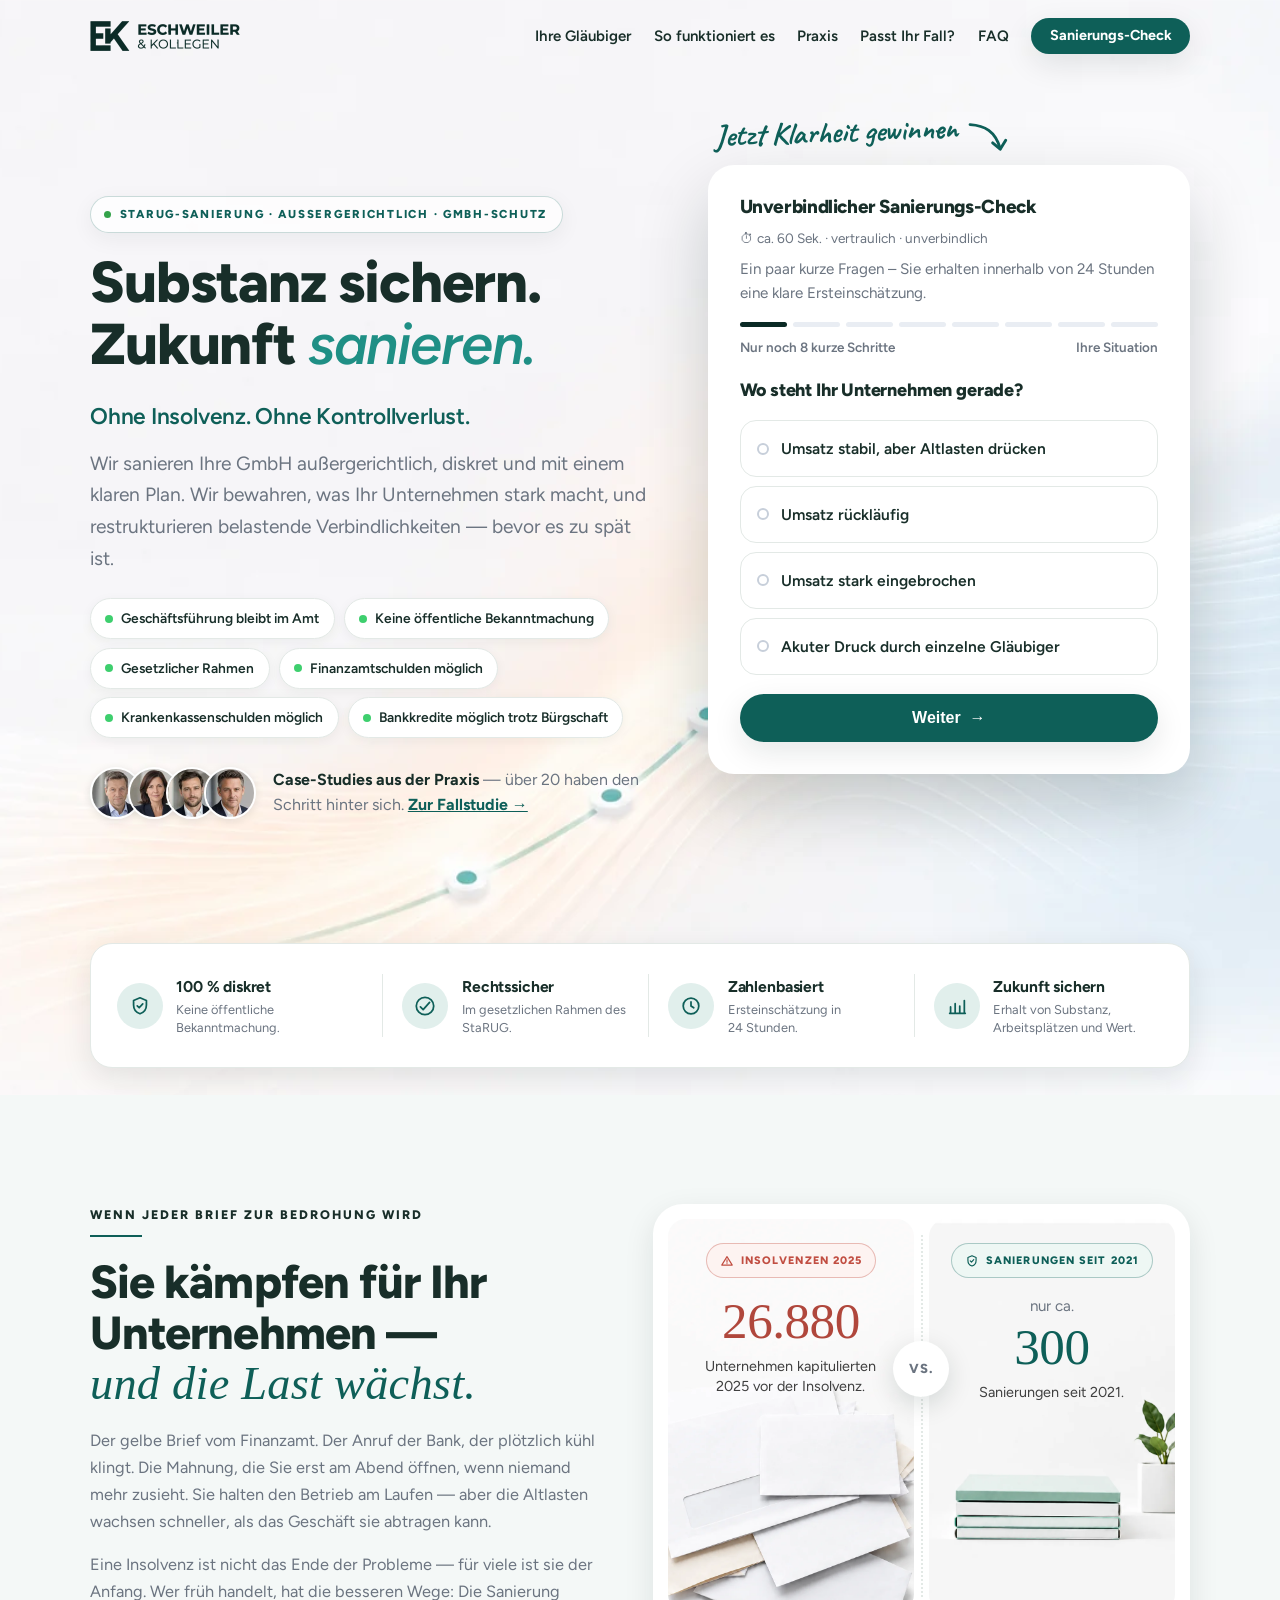
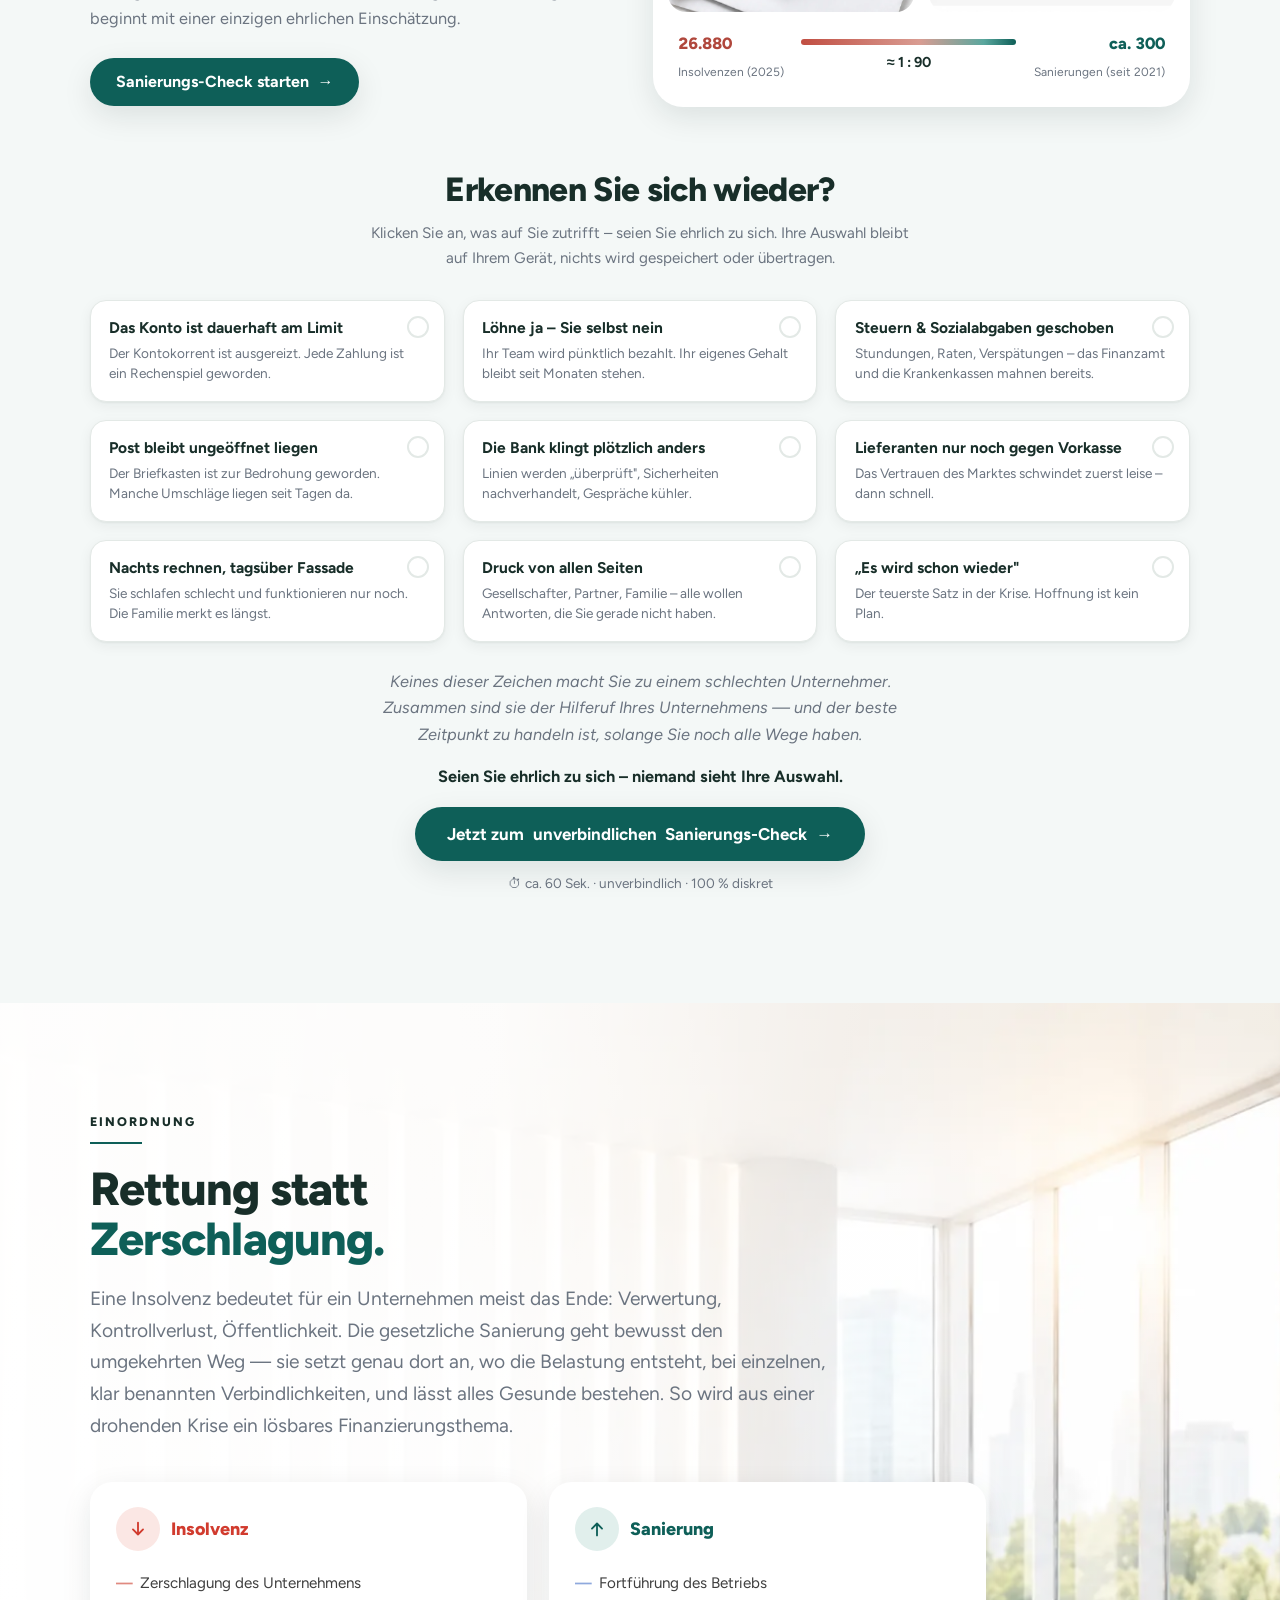
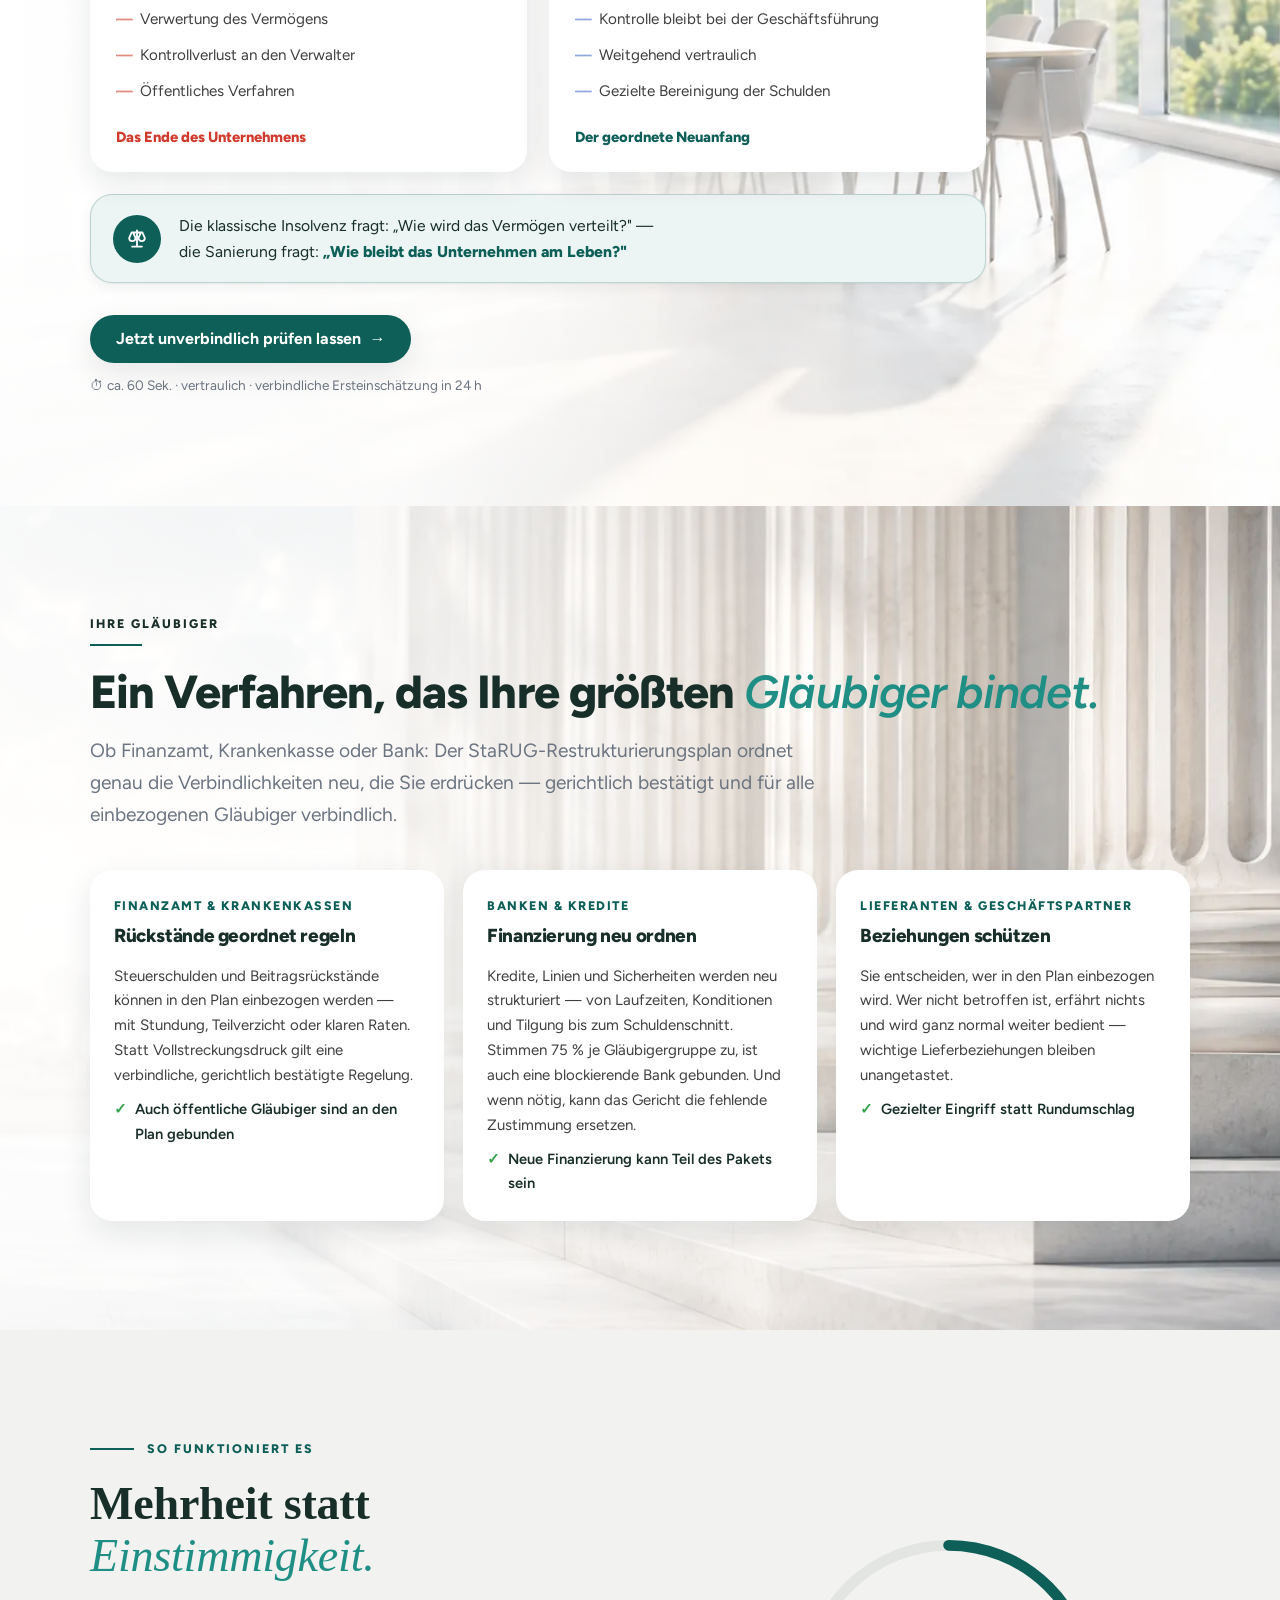
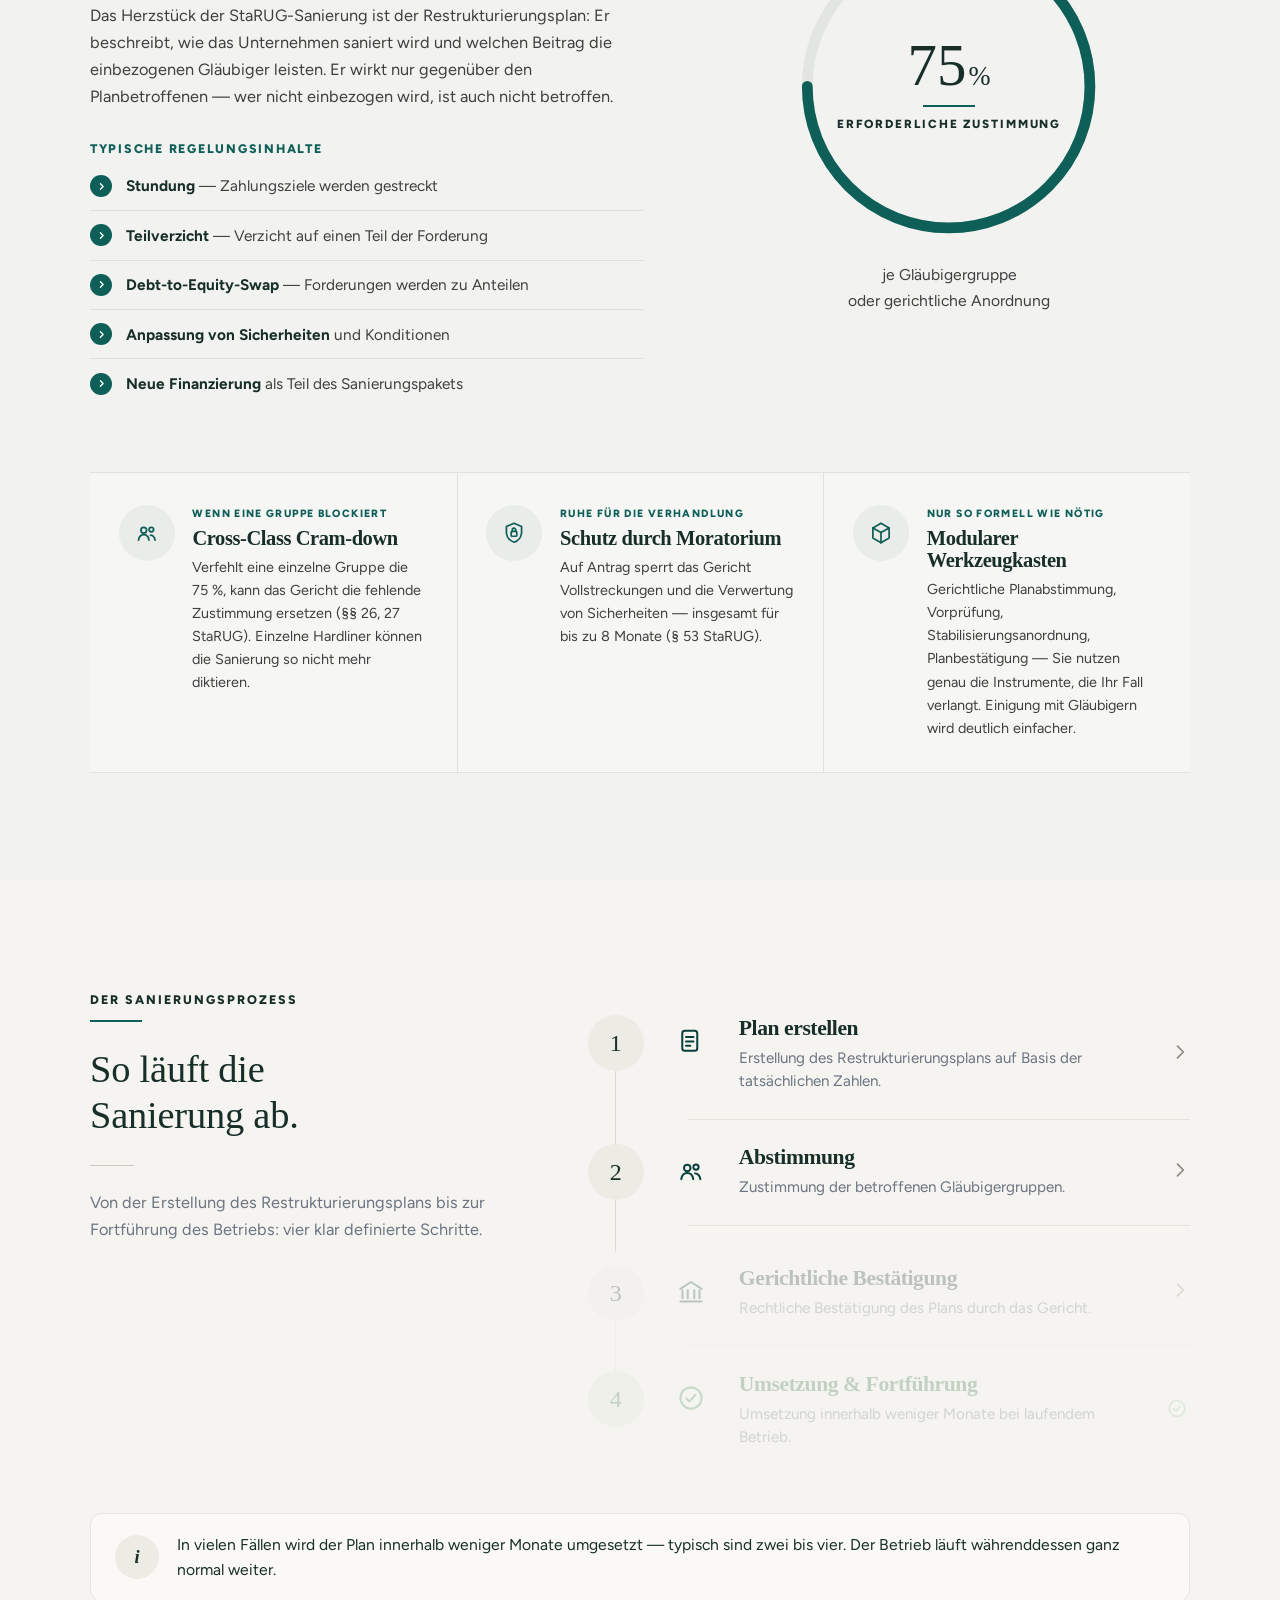
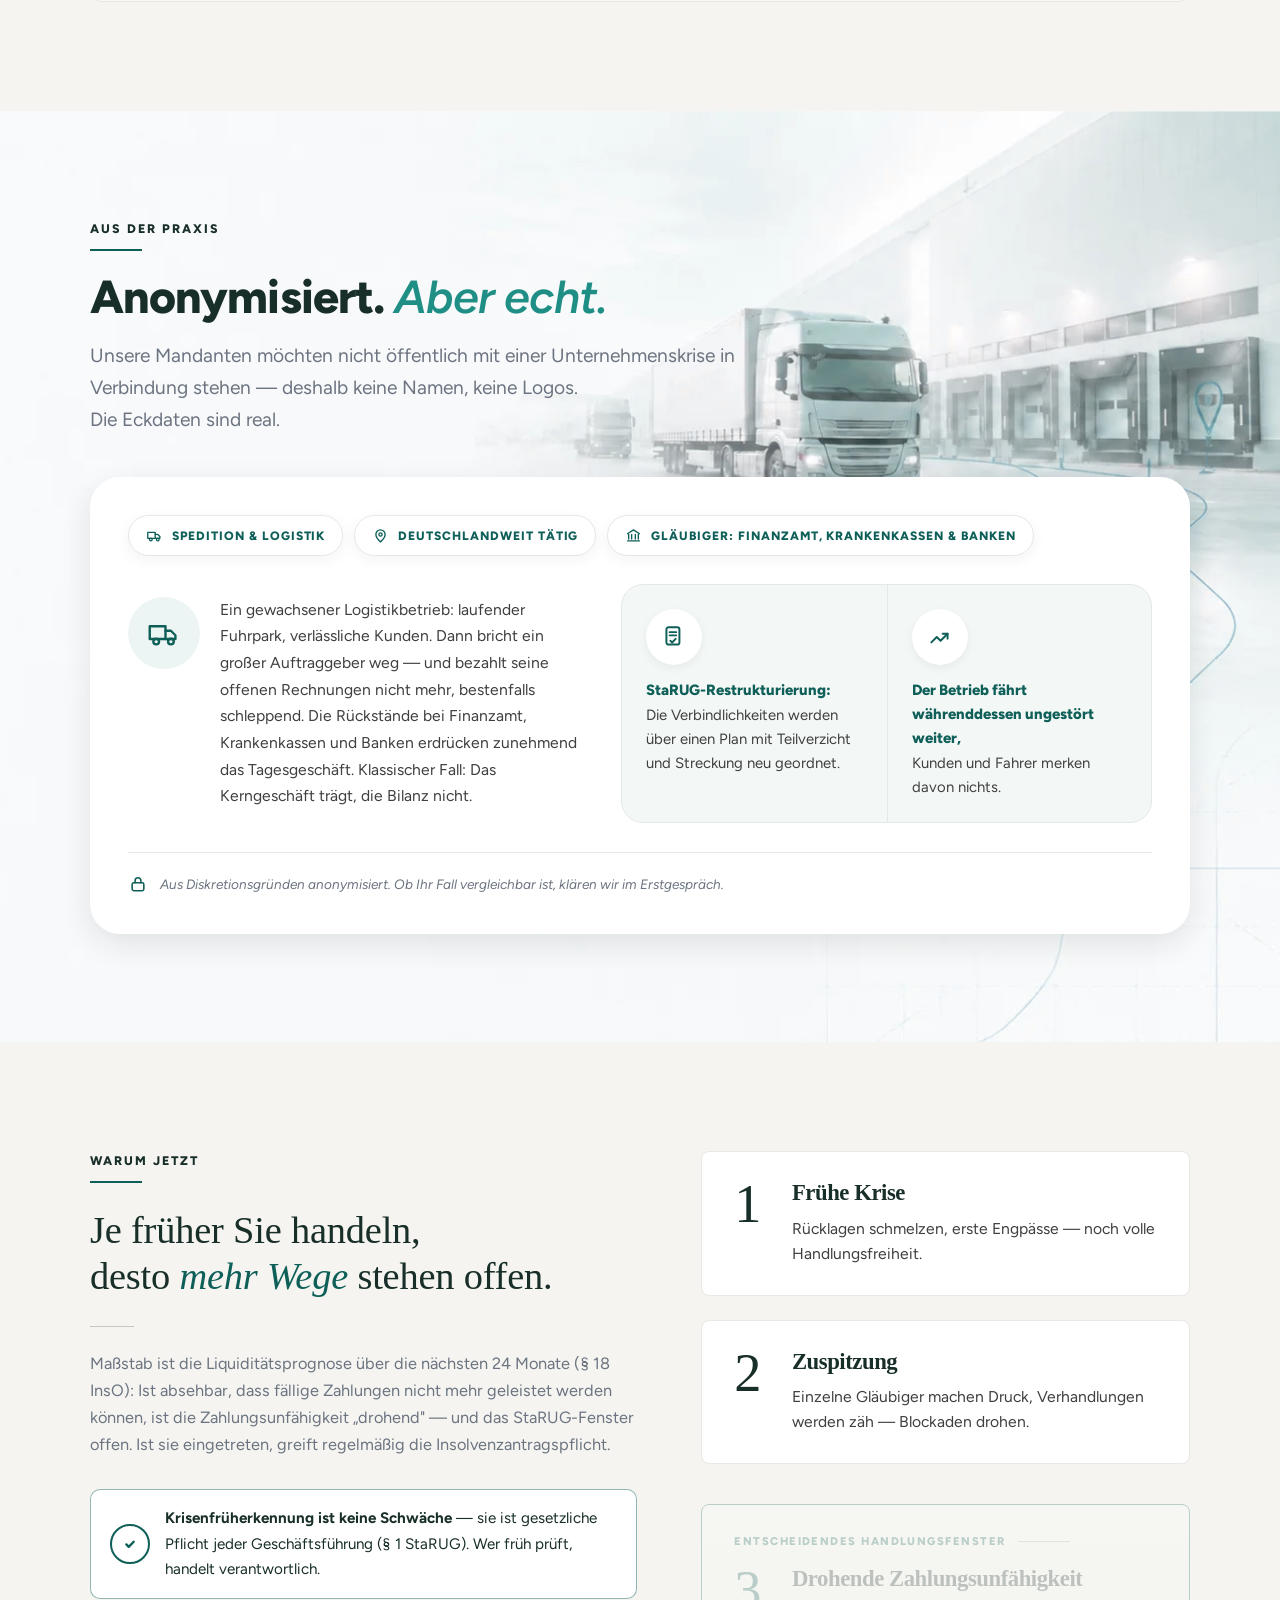
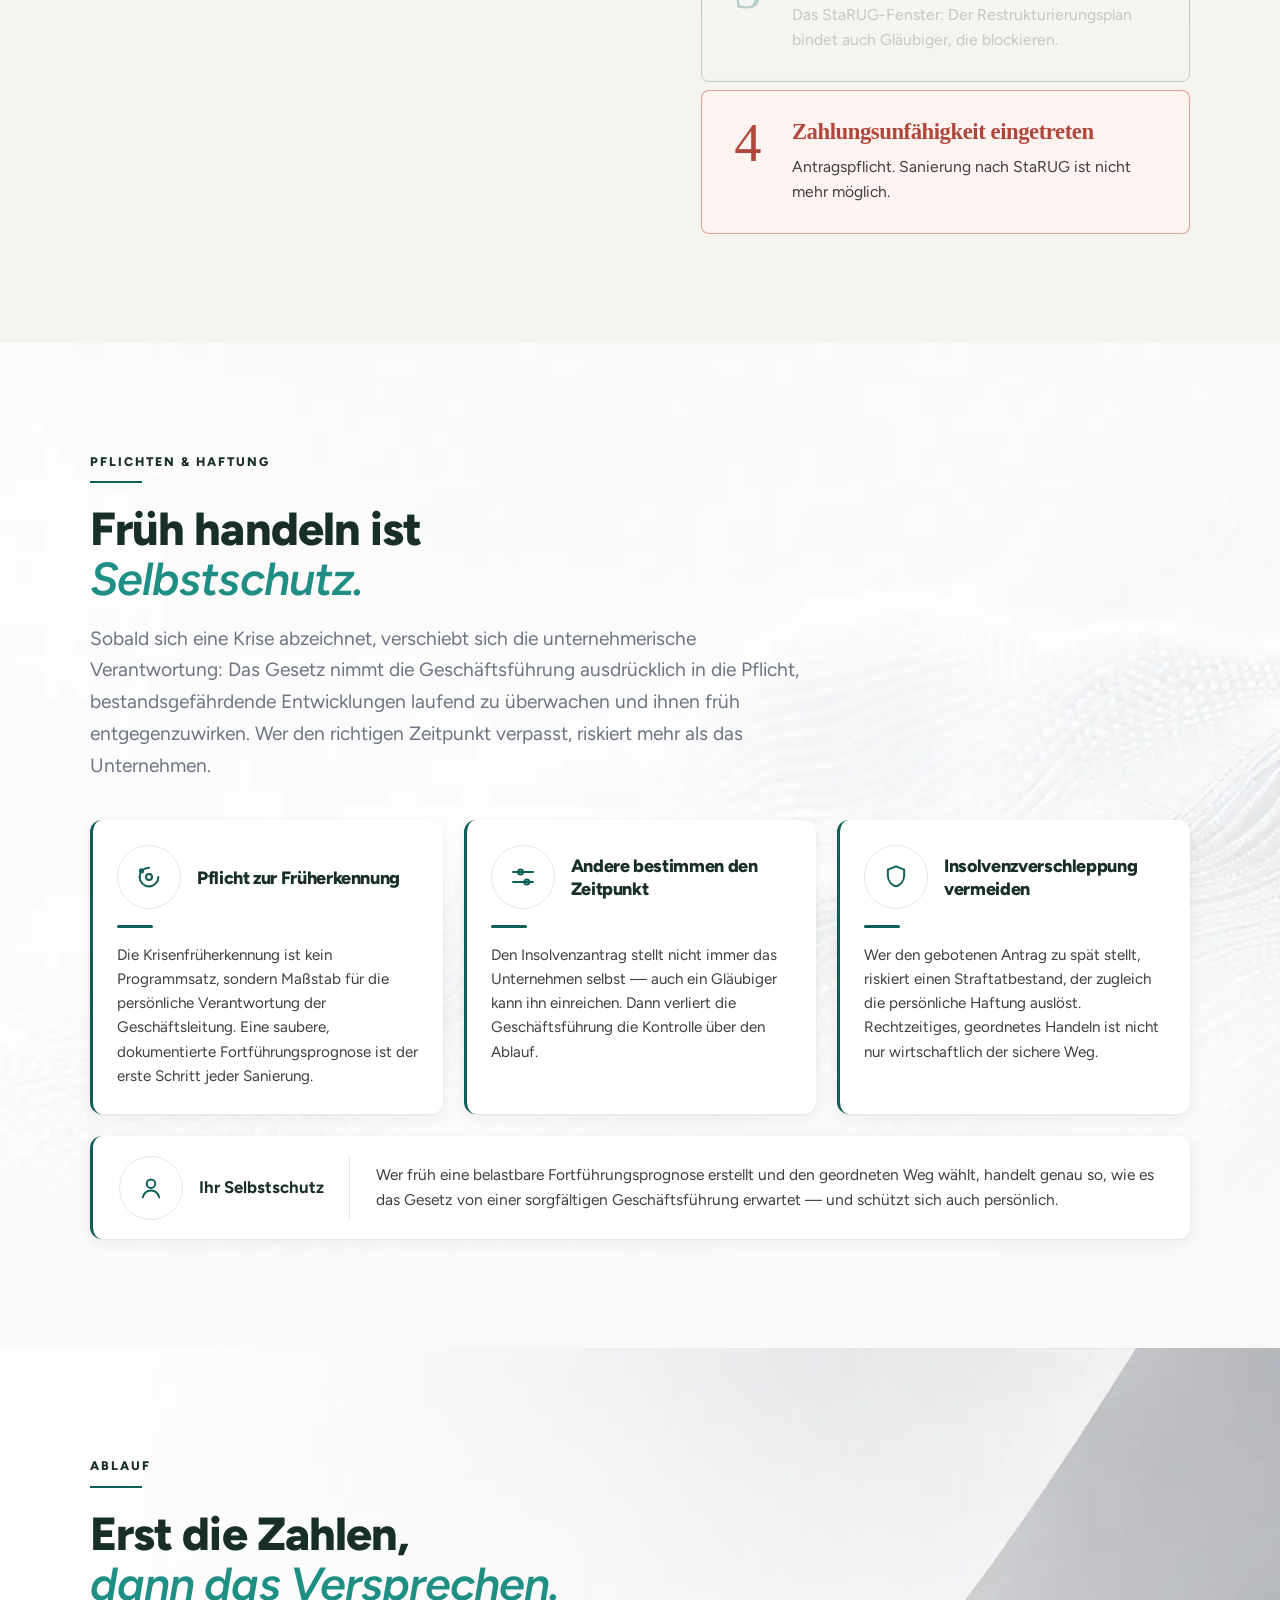
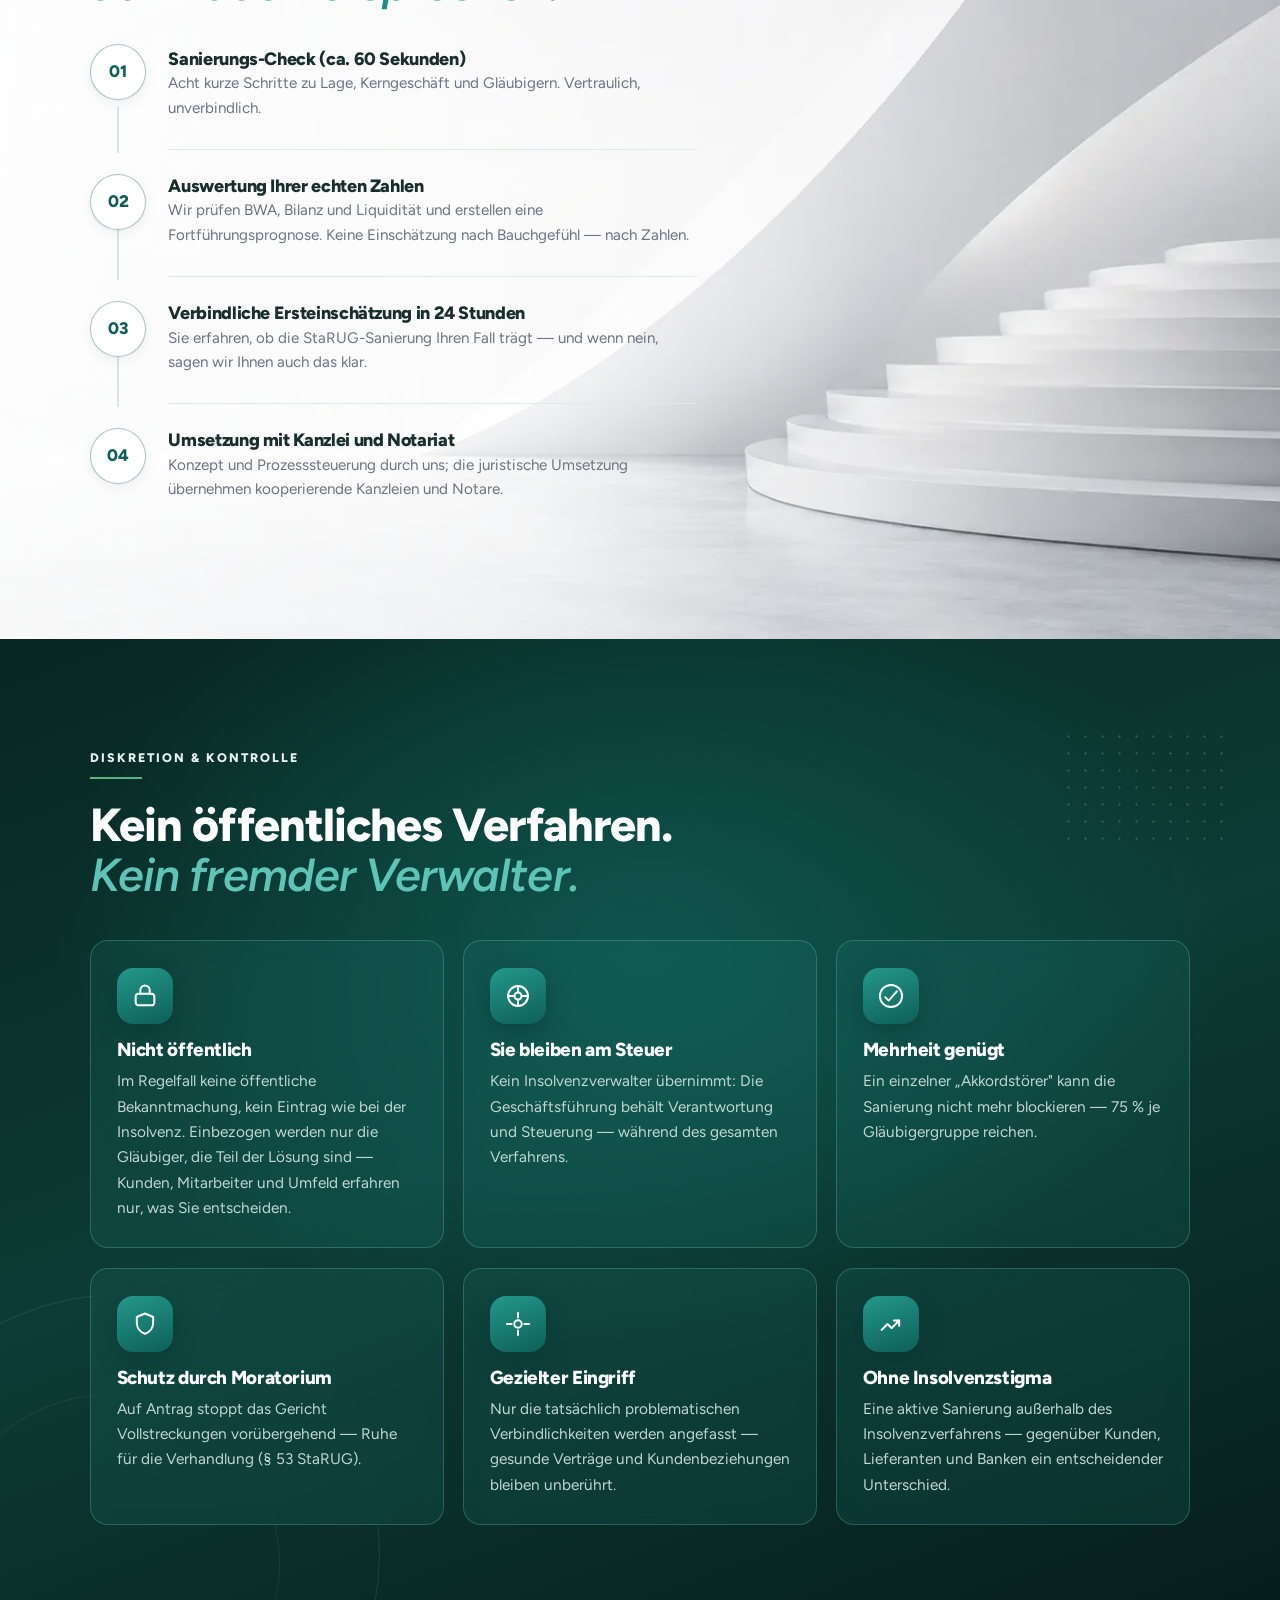
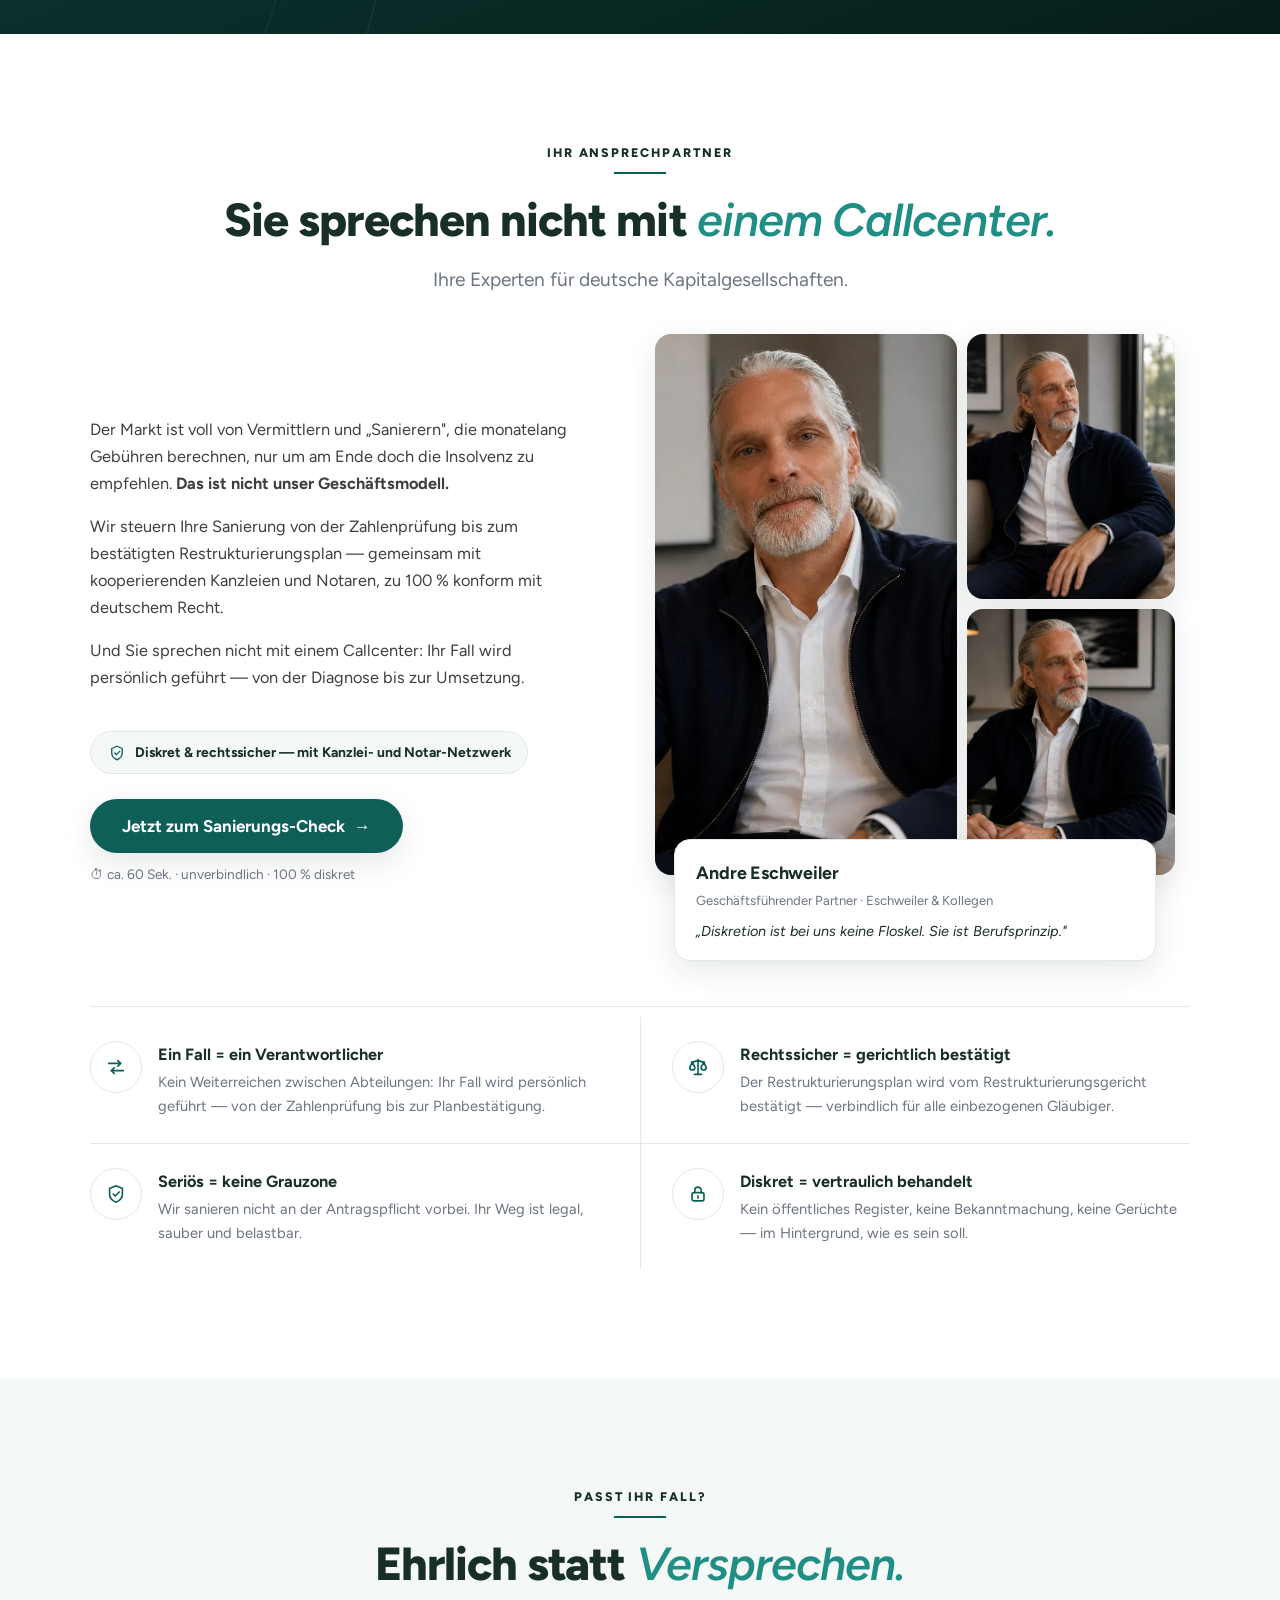
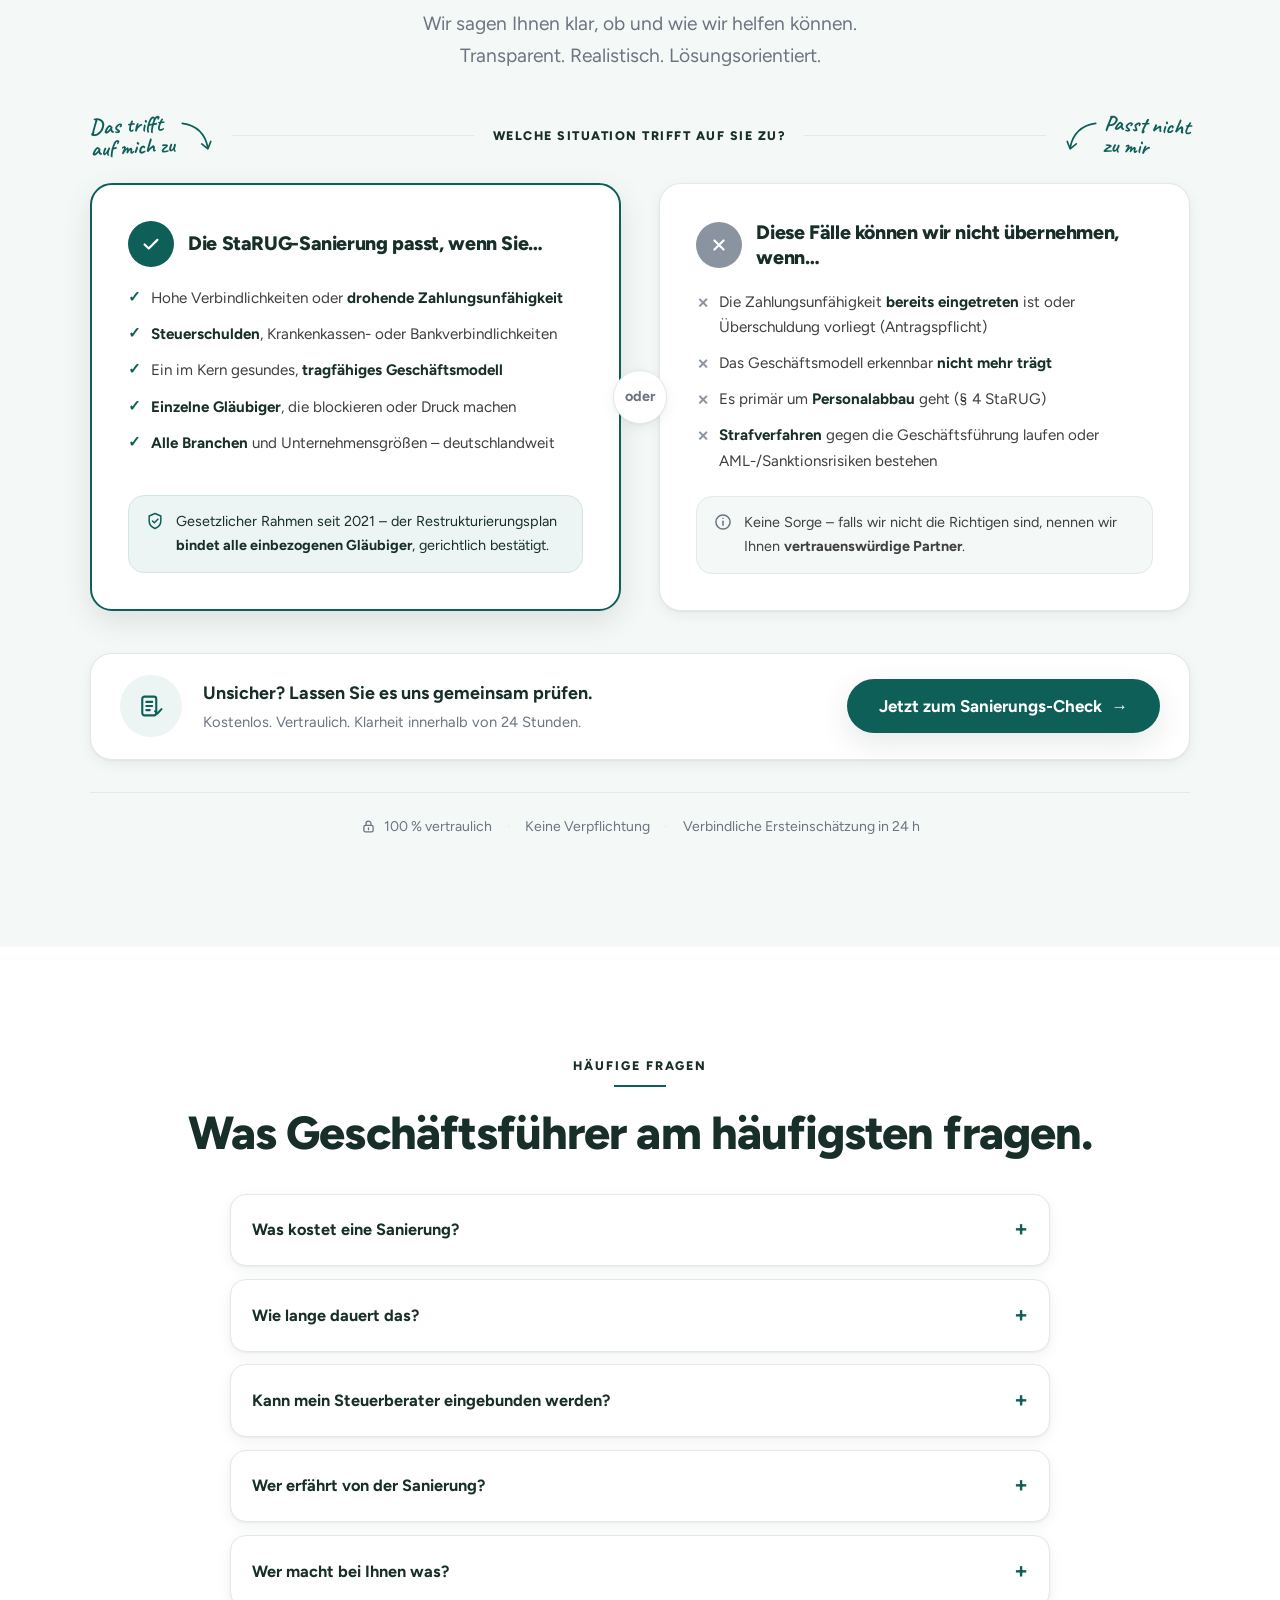
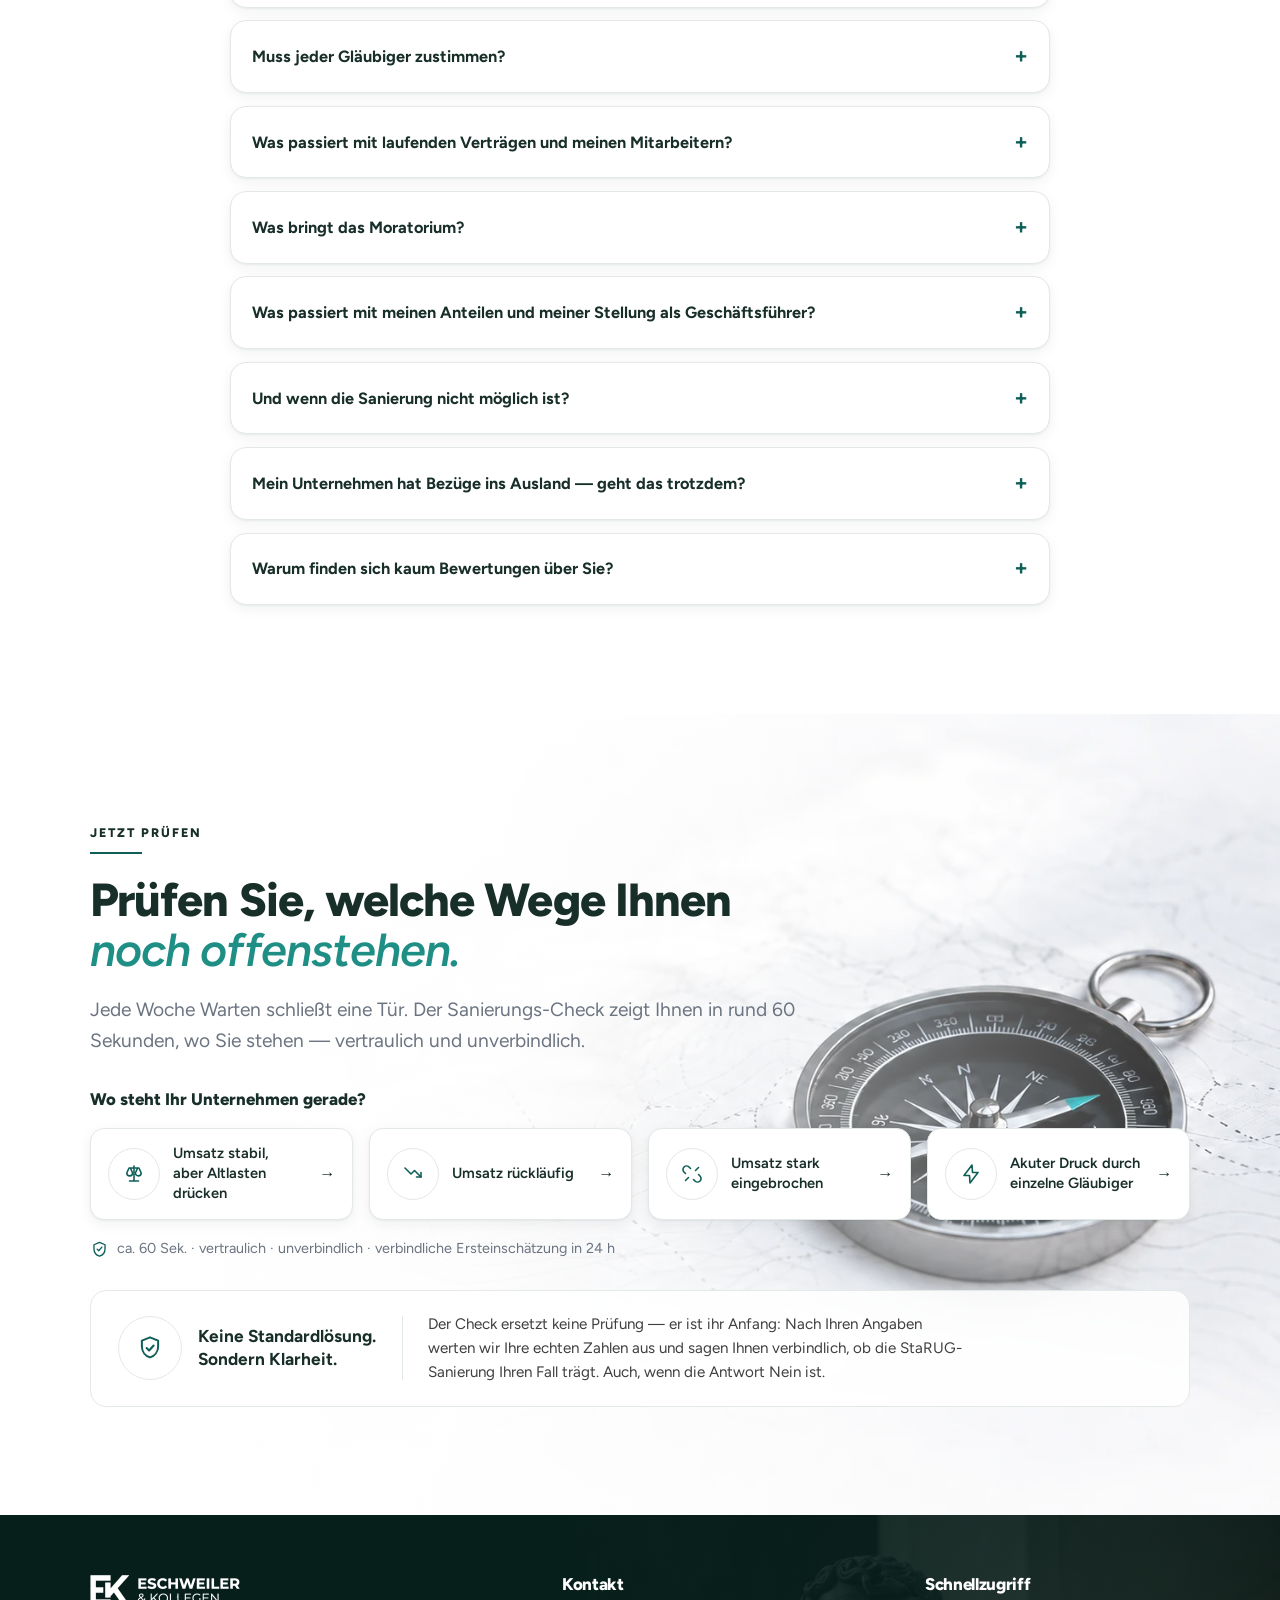
==== commit 742af29e: "Struktur & Navigation: Warum-jetzt + Haftung als Dringlichkeits-Block hinter die Fallskizze sortiert" ====
--- a/index.html
+++ b/index.html
@@ -39,7 +39,8 @@
     <a class="brand" href="#top"><img class="brand__logo" src="assets/ek-logo-dunkel.png" alt="Eschweiler &amp; Kollegen – GmbH-Sanierung.de"></a>
     <nav class="nav">
       <a href="#wege">Ihre Gläubiger</a>
-      <a href="#ablauf">Ablauf</a>
+      <a href="#plan">So funktioniert es</a>
+      <a href="#praxis">Praxis</a>
       <a href="#passt">Passt Ihr Fall?</a>
       <a href="#faq">FAQ</a>
       <a class="btn btn--primary" href="#check">Sanierungs-Check</a>
@@ -219,31 +220,6 @@
   </div>
 </section>
 
-<!-- OPTIONEN-TREPPE -->
-<section class="section wj" id="treppe">
-  <div class="wrap wj__grid">
-    <div class="wj__left">
-      <span class="wj__eyebrow">Warum jetzt</span>
-      <h2 class="wj__h2">Je früher Sie handeln,<br> desto <span class="wj__em">mehr Wege</span> stehen offen.</h2>
-      <span class="wj__rule" aria-hidden="true"></span>
-      <p class="wj__copy reveal">Maßstab ist die Liquiditätsprognose über die nächsten 24 Monate (§ 18 InsO): Ist absehbar, dass fällige Zahlungen nicht mehr geleistet werden können, ist die Zahlungsunfähigkeit „drohend" — und das StaRUG-Fenster offen. Ist sie eingetreten, greift regelmäßig die Insolvenzantragspflicht.</p>
-      <div class="law-note reveal">
-        <span class="lnico"><svg viewBox="0 0 24 24" aria-hidden="true"><path d="M8 12.5l2.6 2.6L16 9.5"/></svg></span>
-        <p><b>Krisenfrüherkennung ist keine Schwäche</b> — sie ist gesetzliche Pflicht jeder Geschäftsführung (§ 1 StaRUG). Wer früh prüft, handelt verantwortlich.</p>
-      </div>
-    </div>
-    <div class="tline" id="tline">
-      <div class="tcard"><span class="tnum">1</span>
-        <h3>Frühe Krise</h3><p>Rücklagen schmelzen, erste Engpässe — noch volle Handlungsfreiheit.</p></div>
-      <div class="tcard"><span class="tnum">2</span>
-        <h3>Zuspitzung</h3><p>Einzelne Gläubiger machen Druck, Verhandlungen werden zäh — Blockaden drohen.</p></div>
-      <div class="tcard tcard--win"><span class="twin">Entscheidendes Handlungsfenster</span><span class="tnum">3</span>
-        <h3>Drohende Zahlungsunfähigkeit</h3><p>Das StaRUG-Fenster: Der Restrukturierungsplan bindet auch Gläubiger, die blockieren.</p></div>
-      <div class="tcard tcard--bad"><span class="tnum">4</span>
-        <h3>Zahlungsunfähigkeit eingetreten</h3><p>Antragspflicht. Sanierung nach StaRUG ist nicht mehr möglich.</p></div>
-    </div>
-  </div>
-</section>
 
 <!-- IHRE GLÄUBIGER IM PLAN -->
 <section class="section glaeubiger" id="wege">
@@ -420,6 +396,65 @@
   </div>
 </section>
 
+<!-- OPTIONEN-TREPPE -->
+<section class="section wj" id="treppe">
+  <div class="wrap wj__grid">
+    <div class="wj__left">
+      <span class="wj__eyebrow">Warum jetzt</span>
+      <h2 class="wj__h2">Je früher Sie handeln,<br> desto <span class="wj__em">mehr Wege</span> stehen offen.</h2>
+      <span class="wj__rule" aria-hidden="true"></span>
+      <p class="wj__copy reveal">Maßstab ist die Liquiditätsprognose über die nächsten 24 Monate (§ 18 InsO): Ist absehbar, dass fällige Zahlungen nicht mehr geleistet werden können, ist die Zahlungsunfähigkeit „drohend" — und das StaRUG-Fenster offen. Ist sie eingetreten, greift regelmäßig die Insolvenzantragspflicht.</p>
+      <div class="law-note reveal">
+        <span class="lnico"><svg viewBox="0 0 24 24" aria-hidden="true"><path d="M8 12.5l2.6 2.6L16 9.5"/></svg></span>
+        <p><b>Krisenfrüherkennung ist keine Schwäche</b> — sie ist gesetzliche Pflicht jeder Geschäftsführung (§ 1 StaRUG). Wer früh prüft, handelt verantwortlich.</p>
+      </div>
+    </div>
+    <div class="tline" id="tline">
+      <div class="tcard"><span class="tnum">1</span>
+        <h3>Frühe Krise</h3><p>Rücklagen schmelzen, erste Engpässe — noch volle Handlungsfreiheit.</p></div>
+      <div class="tcard"><span class="tnum">2</span>
+        <h3>Zuspitzung</h3><p>Einzelne Gläubiger machen Druck, Verhandlungen werden zäh — Blockaden drohen.</p></div>
+      <div class="tcard tcard--win"><span class="twin">Entscheidendes Handlungsfenster</span><span class="tnum">3</span>
+        <h3>Drohende Zahlungsunfähigkeit</h3><p>Das StaRUG-Fenster: Der Restrukturierungsplan bindet auch Gläubiger, die blockieren.</p></div>
+      <div class="tcard tcard--bad"><span class="tnum">4</span>
+        <h3>Zahlungsunfähigkeit eingetreten</h3><p>Antragspflicht. Sanierung nach StaRUG ist nicht mehr möglich.</p></div>
+    </div>
+  </div>
+</section>
+
+<!-- VERANTWORTUNG & SELBSTSCHUTZ -->
+<section class="section haftung" id="haftung">
+  <div class="wrap">
+    <span class="eyebrow">Pflichten &amp; Haftung</span>
+    <h2>Früh handeln ist<br> <span class="em-blue">Selbstschutz.</span></h2>
+    <p class="lead">Sobald sich eine Krise abzeichnet, verschiebt sich die unternehmerische Verantwortung: Das Gesetz nimmt die Geschäftsführung ausdrücklich in die Pflicht, bestandsgefährdende Entwicklungen laufend zu überwachen und ihnen früh entgegenzuwirken. Wer den richtigen Zeitpunkt verpasst, riskiert mehr als das Unternehmen.</p>
+    <div class="hcards">
+      <div class="hcard reveal">
+        <div class="hchead"><span class="hico"><svg viewBox="0 0 24 24" aria-hidden="true"><circle cx="12" cy="12" r="2.4"/><path d="M12 12m-7.5 0a7.5 7.5 0 1 0 15 0"/><path d="M4.5 12A7.5 7.5 0 0 1 12 4.5"/><circle cx="6" cy="7" r="1.3"/></svg></span><h3>Pflicht zur Früherkennung</h3></div>
+        <span class="hline"></span>
+        <p>Die Krisenfrüherkennung ist kein Programmsatz, sondern Maßstab für die persönliche Verantwortung der Geschäftsleitung. Eine saubere, dokumentierte Fortführungsprognose ist der erste Schritt jeder Sanierung.</p>
+      </div>
+      <div class="hcard reveal">
+        <div class="hchead"><span class="hico"><svg viewBox="0 0 24 24" aria-hidden="true"><path d="M4 8h16M4 16h16"/><circle cx="10" cy="8" r="2"/><circle cx="15" cy="16" r="2"/></svg></span><h3>Andere bestimmen den Zeitpunkt</h3></div>
+        <span class="hline"></span>
+        <p>Den Insolvenzantrag stellt nicht immer das Unternehmen selbst — auch ein Gläubiger kann ihn einreichen. Dann verliert die Geschäftsführung die Kontrolle über den Ablauf.</p>
+      </div>
+      <div class="hcard reveal">
+        <div class="hchead"><span class="hico"><svg viewBox="0 0 24 24" aria-hidden="true"><path d="M12 3.5l6.5 2.6v4.6c0 4.2-2.8 7.6-6.5 8.8-3.7-1.2-6.5-4.6-6.5-8.8V6.1L12 3.5z"/></svg></span><h3>Insolvenzverschleppung vermeiden</h3></div>
+        <span class="hline"></span>
+        <p>Wer den gebotenen Antrag zu spät stellt, riskiert einen Straftatbestand, der zugleich die persönliche Haftung auslöst. Rechtzeitiges, geordnetes Handeln ist nicht nur wirtschaftlich der sichere Weg.</p>
+      </div>
+    </div>
+    <div class="hnote reveal">
+      <div class="hnote__label">
+        <span class="hico"><svg viewBox="0 0 24 24" aria-hidden="true"><circle cx="12" cy="8.5" r="3.4"/><path d="M5.5 19.5c.8-3.6 3.4-5.5 6.5-5.5s5.7 1.9 6.5 5.5"/></svg></span>
+        <b>Ihr Selbstschutz</b>
+      </div>
+      <p>Wer früh eine belastbare Fortführungsprognose erstellt und den geordneten Weg wählt, handelt genau so, wie es das Gesetz von einer sorgfältigen Geschäftsführung erwartet — und schützt sich auch persönlich.</p>
+    </div>
+  </div>
+</section>
+
 <!-- ABLAUF -->
 <section class="section ablauf" id="ablauf">
   <div class="wrap">
@@ -503,38 +538,6 @@
   </div>
 </section>
 
-<!-- VERANTWORTUNG & SELBSTSCHUTZ -->
-<section class="section haftung" id="haftung">
-  <div class="wrap">
-    <span class="eyebrow">Pflichten &amp; Haftung</span>
-    <h2>Früh handeln ist<br> <span class="em-blue">Selbstschutz.</span></h2>
-    <p class="lead">Sobald sich eine Krise abzeichnet, verschiebt sich die unternehmerische Verantwortung: Das Gesetz nimmt die Geschäftsführung ausdrücklich in die Pflicht, bestandsgefährdende Entwicklungen laufend zu überwachen und ihnen früh entgegenzuwirken. Wer den richtigen Zeitpunkt verpasst, riskiert mehr als das Unternehmen.</p>
-    <div class="hcards">
-      <div class="hcard reveal">
-        <div class="hchead"><span class="hico"><svg viewBox="0 0 24 24" aria-hidden="true"><circle cx="12" cy="12" r="2.4"/><path d="M12 12m-7.5 0a7.5 7.5 0 1 0 15 0"/><path d="M4.5 12A7.5 7.5 0 0 1 12 4.5"/><circle cx="6" cy="7" r="1.3"/></svg></span><h3>Pflicht zur Früherkennung</h3></div>
-        <span class="hline"></span>
-        <p>Die Krisenfrüherkennung ist kein Programmsatz, sondern Maßstab für die persönliche Verantwortung der Geschäftsleitung. Eine saubere, dokumentierte Fortführungsprognose ist der erste Schritt jeder Sanierung.</p>
-      </div>
-      <div class="hcard reveal">
-        <div class="hchead"><span class="hico"><svg viewBox="0 0 24 24" aria-hidden="true"><path d="M4 8h16M4 16h16"/><circle cx="10" cy="8" r="2"/><circle cx="15" cy="16" r="2"/></svg></span><h3>Andere bestimmen den Zeitpunkt</h3></div>
-        <span class="hline"></span>
-        <p>Den Insolvenzantrag stellt nicht immer das Unternehmen selbst — auch ein Gläubiger kann ihn einreichen. Dann verliert die Geschäftsführung die Kontrolle über den Ablauf.</p>
-      </div>
-      <div class="hcard reveal">
-        <div class="hchead"><span class="hico"><svg viewBox="0 0 24 24" aria-hidden="true"><path d="M12 3.5l6.5 2.6v4.6c0 4.2-2.8 7.6-6.5 8.8-3.7-1.2-6.5-4.6-6.5-8.8V6.1L12 3.5z"/></svg></span><h3>Insolvenzverschleppung vermeiden</h3></div>
-        <span class="hline"></span>
-        <p>Wer den gebotenen Antrag zu spät stellt, riskiert einen Straftatbestand, der zugleich die persönliche Haftung auslöst. Rechtzeitiges, geordnetes Handeln ist nicht nur wirtschaftlich der sichere Weg.</p>
-      </div>
-    </div>
-    <div class="hnote reveal">
-      <div class="hnote__label">
-        <span class="hico"><svg viewBox="0 0 24 24" aria-hidden="true"><circle cx="12" cy="8.5" r="3.4"/><path d="M5.5 19.5c.8-3.6 3.4-5.5 6.5-5.5s5.7 1.9 6.5 5.5"/></svg></span>
-        <b>Ihr Selbstschutz</b>
-      </div>
-      <p>Wer früh eine belastbare Fortführungsprognose erstellt und den geordneten Weg wählt, handelt genau so, wie es das Gesetz von einer sorgfältigen Geschäftsführung erwartet — und schützt sich auch persönlich.</p>
-    </div>
-  </div>
-</section>
 
 <!-- PASST IHR FALL? (Ja/Nein-Vergleich, Muster Hauptseite) -->
 <section class="section section--paper2" id="passt">
@@ -709,6 +712,7 @@
           <li><a href="#einordnung">Rettung statt Zerschlagung</a></li>
           <li><a href="#wege">Ihre Gläubiger</a></li>
           <li><a href="#plan">So funktioniert es</a></li>
+          <li><a href="#praxis">Aus der Praxis</a></li>
           <li><a href="#ablauf">Ablauf</a></li>
           <li><a href="#sicherheit">Diskretion &amp; Kontrolle</a></li>
           <li><a href="#passt">Passt Ihr Fall?</a></li>
--- a/styles.css
+++ b/styles.css
@@ -76,13 +76,20 @@
 .center .lead{margin-inline:auto}
 
 /* 3. EYEBROW / BUTTONS ---------------------------------------- */
-.eyebrow{display:inline-flex;align-items:center;gap:.55rem;font-size:.72rem;font-weight:800;
-  letter-spacing:.15em;text-transform:uppercase;color:var(--blue);
-  background:rgba(255,255,255,.72);border:1px solid rgba(14,95,88,.22);
-  padding:.5rem .95rem .5rem .8rem;border-radius:var(--r-pill);margin-bottom:1.1rem;
-  box-shadow:0 6px 22px rgba(9,32,27,.06)}
-.eyebrow::before{content:"";width:7px;height:7px;border-radius:50%;background:var(--green)}
-.section--ink .eyebrow{background:rgba(255,255,255,.08);border-color:var(--line-dark);color:#cfd9ea}
+/* Eyebrow im Editorial-Stil (wie "Warum jetzt"): Versalien + Unterstrich */
+.eyebrow{display:block;font-size:.78rem;font-weight:800;letter-spacing:.16em;
+  text-transform:uppercase;color:var(--strong);margin-bottom:1.3rem}
+.eyebrow::after{content:"";display:block;width:52px;height:2px;background:var(--blue);margin-top:.55rem}
+.center .eyebrow::after{margin-inline:auto}
+.section--ink .eyebrow{color:#e9f2ef}
+.section--ink .eyebrow::after{background:#57b585}
+/* Ausnahme Hero: dort bleibt die Pill aus dem freigegebenen Mockup */
+.hero .eyebrow{display:inline-flex;align-items:center;gap:.55rem;font-size:.72rem;
+  letter-spacing:.15em;color:var(--blue);background:rgba(255,255,255,.72);
+  border:1px solid rgba(14,95,88,.22);padding:.5rem .95rem .5rem .8rem;
+  border-radius:var(--r-pill);margin-bottom:1.1rem;box-shadow:0 6px 22px rgba(9,32,27,.06)}
+.hero .eyebrow::before{content:"";width:7px;height:7px;border-radius:50%;background:var(--green)}
+.hero .eyebrow::after{display:none}
 .btn{display:inline-flex;align-items:center;justify-content:center;gap:.55rem;
   background:var(--blue);color:#fff;font-weight:700;font-size:1rem;
   padding:.95rem 1.6rem;border:0;border-radius:var(--r-pill);box-shadow:var(--sh-md);
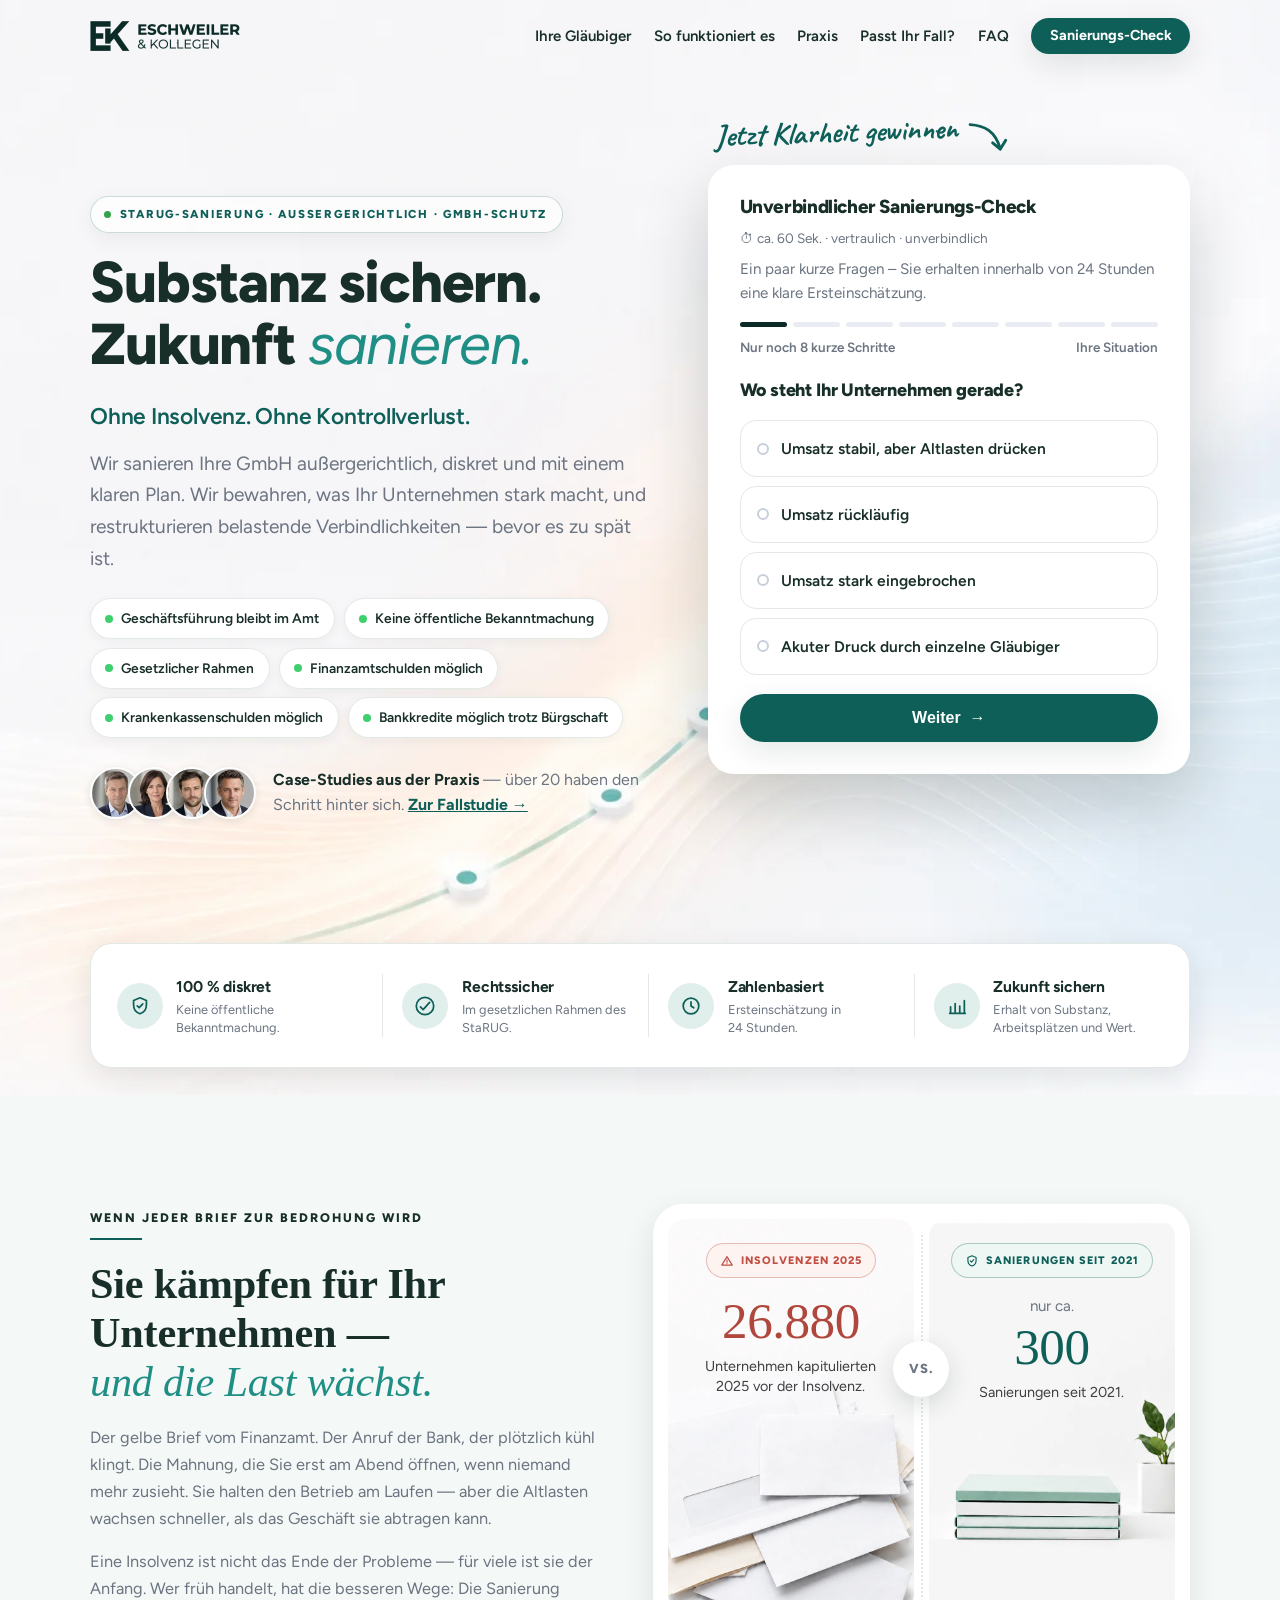
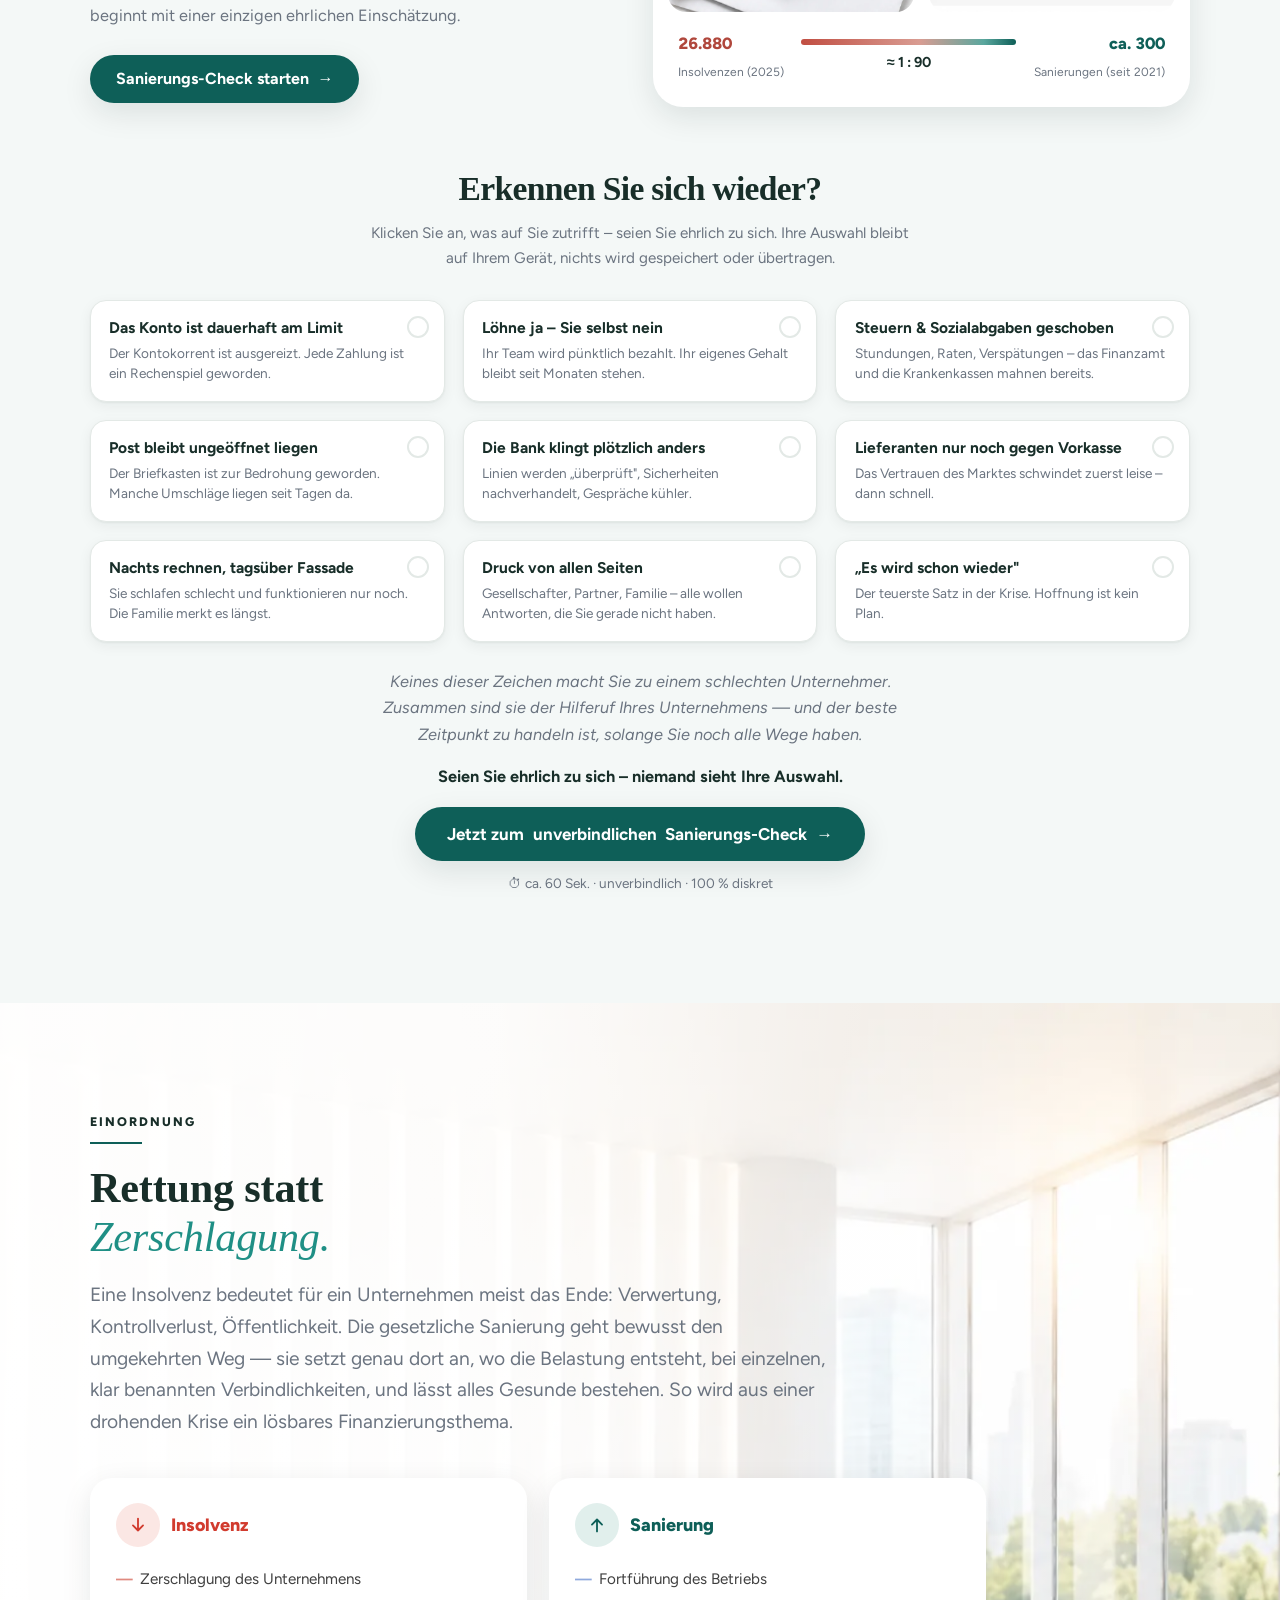
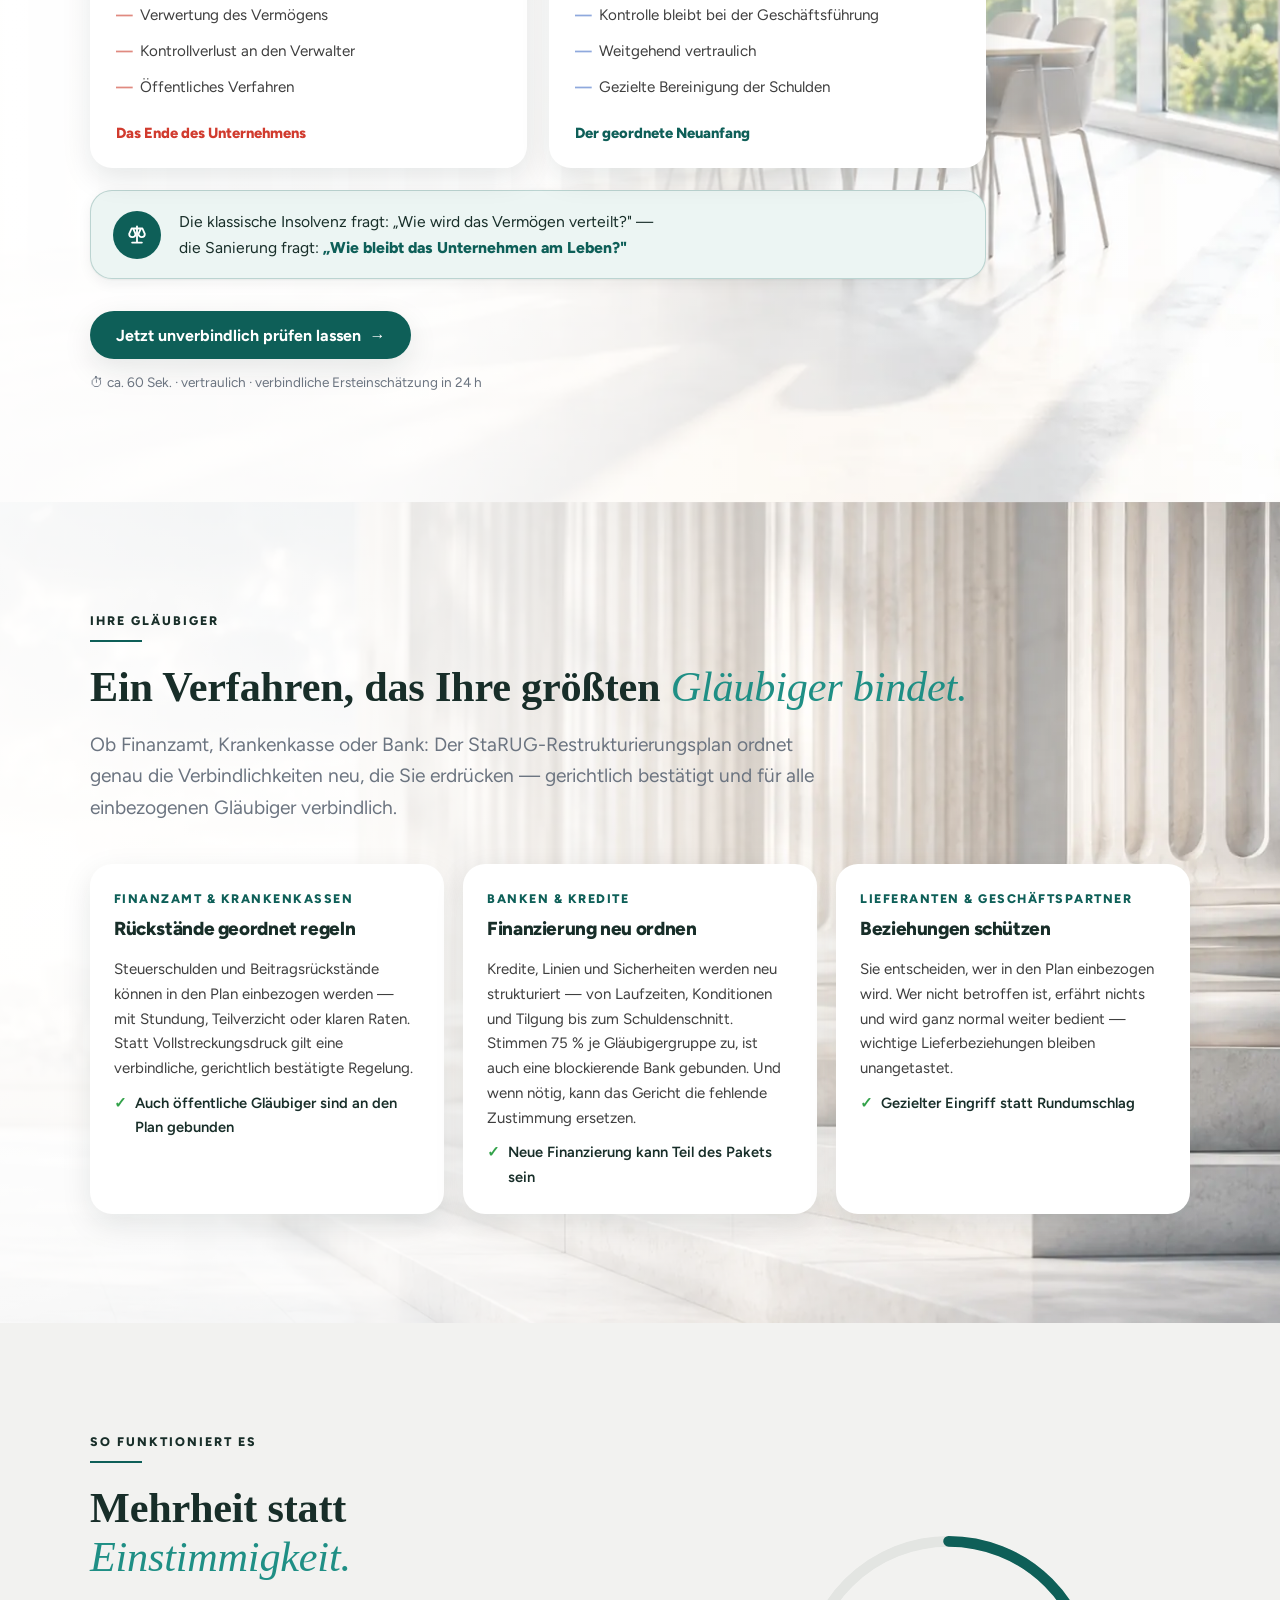
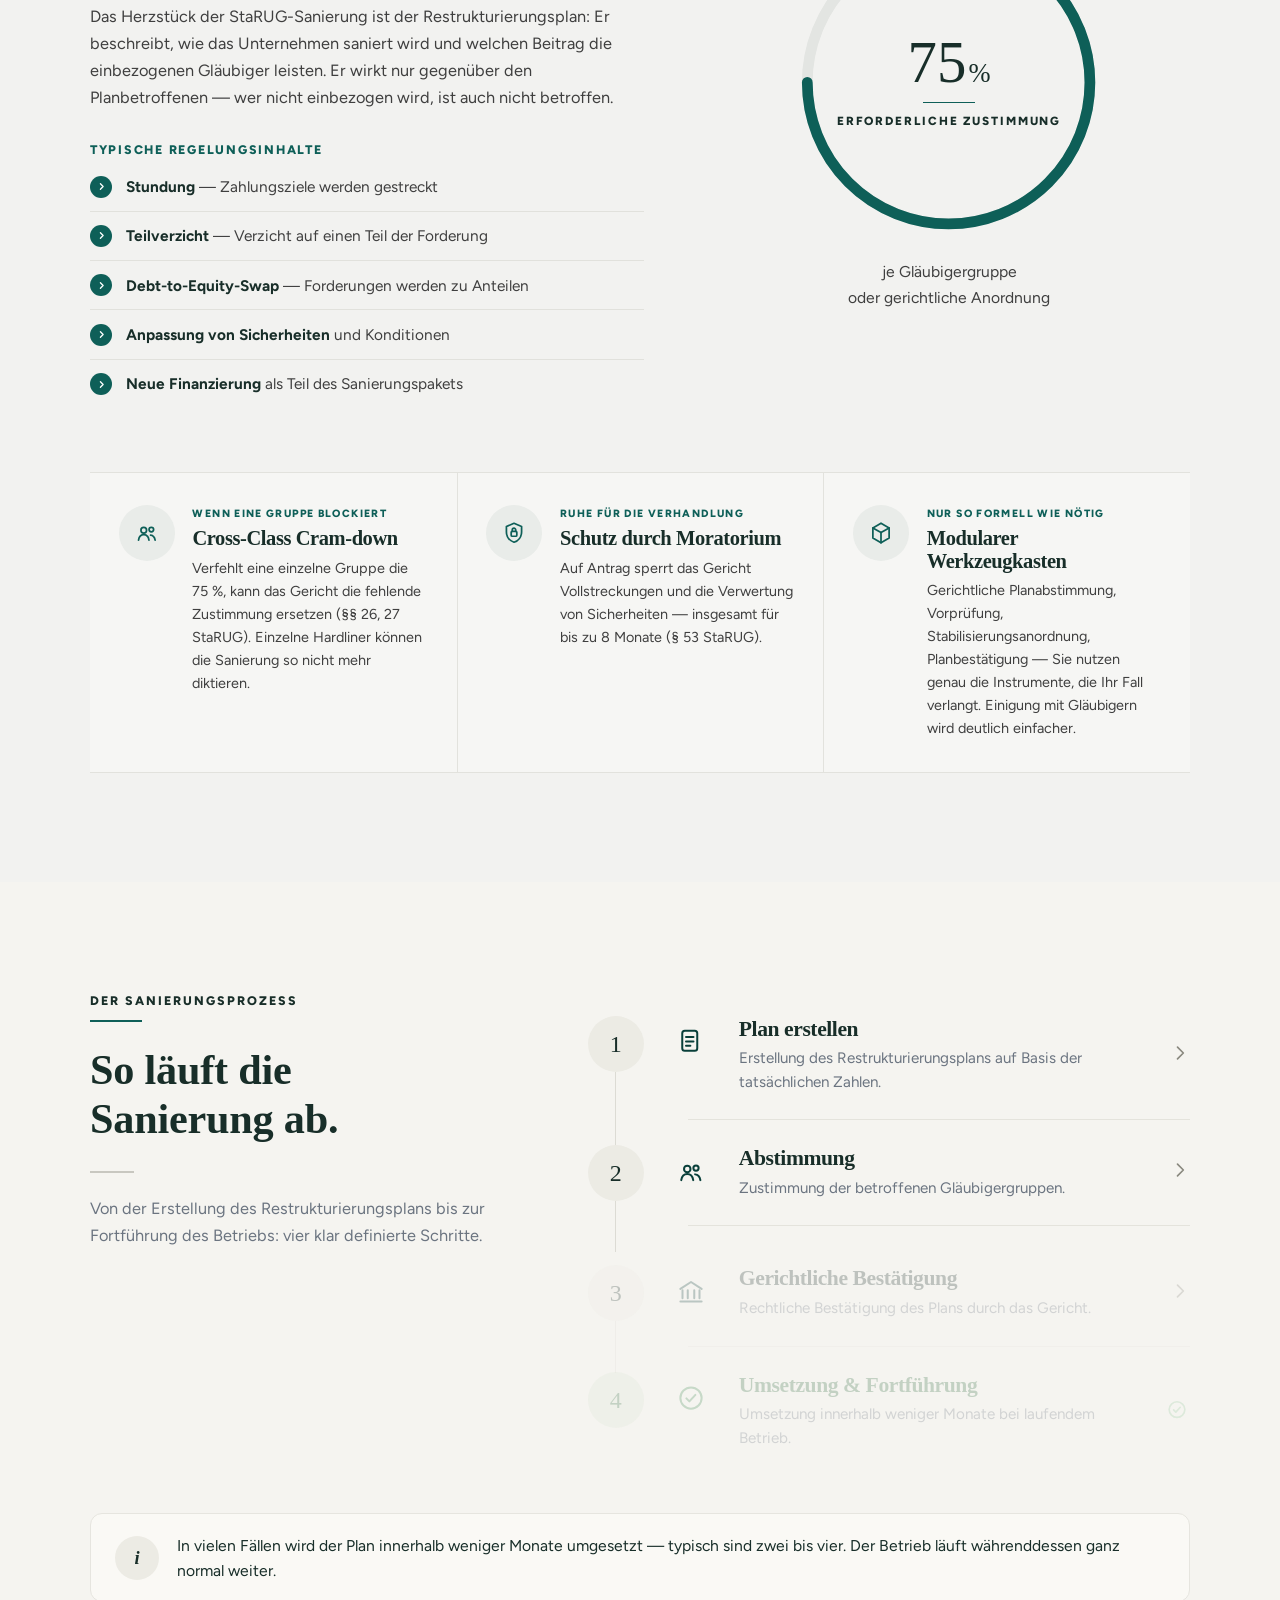
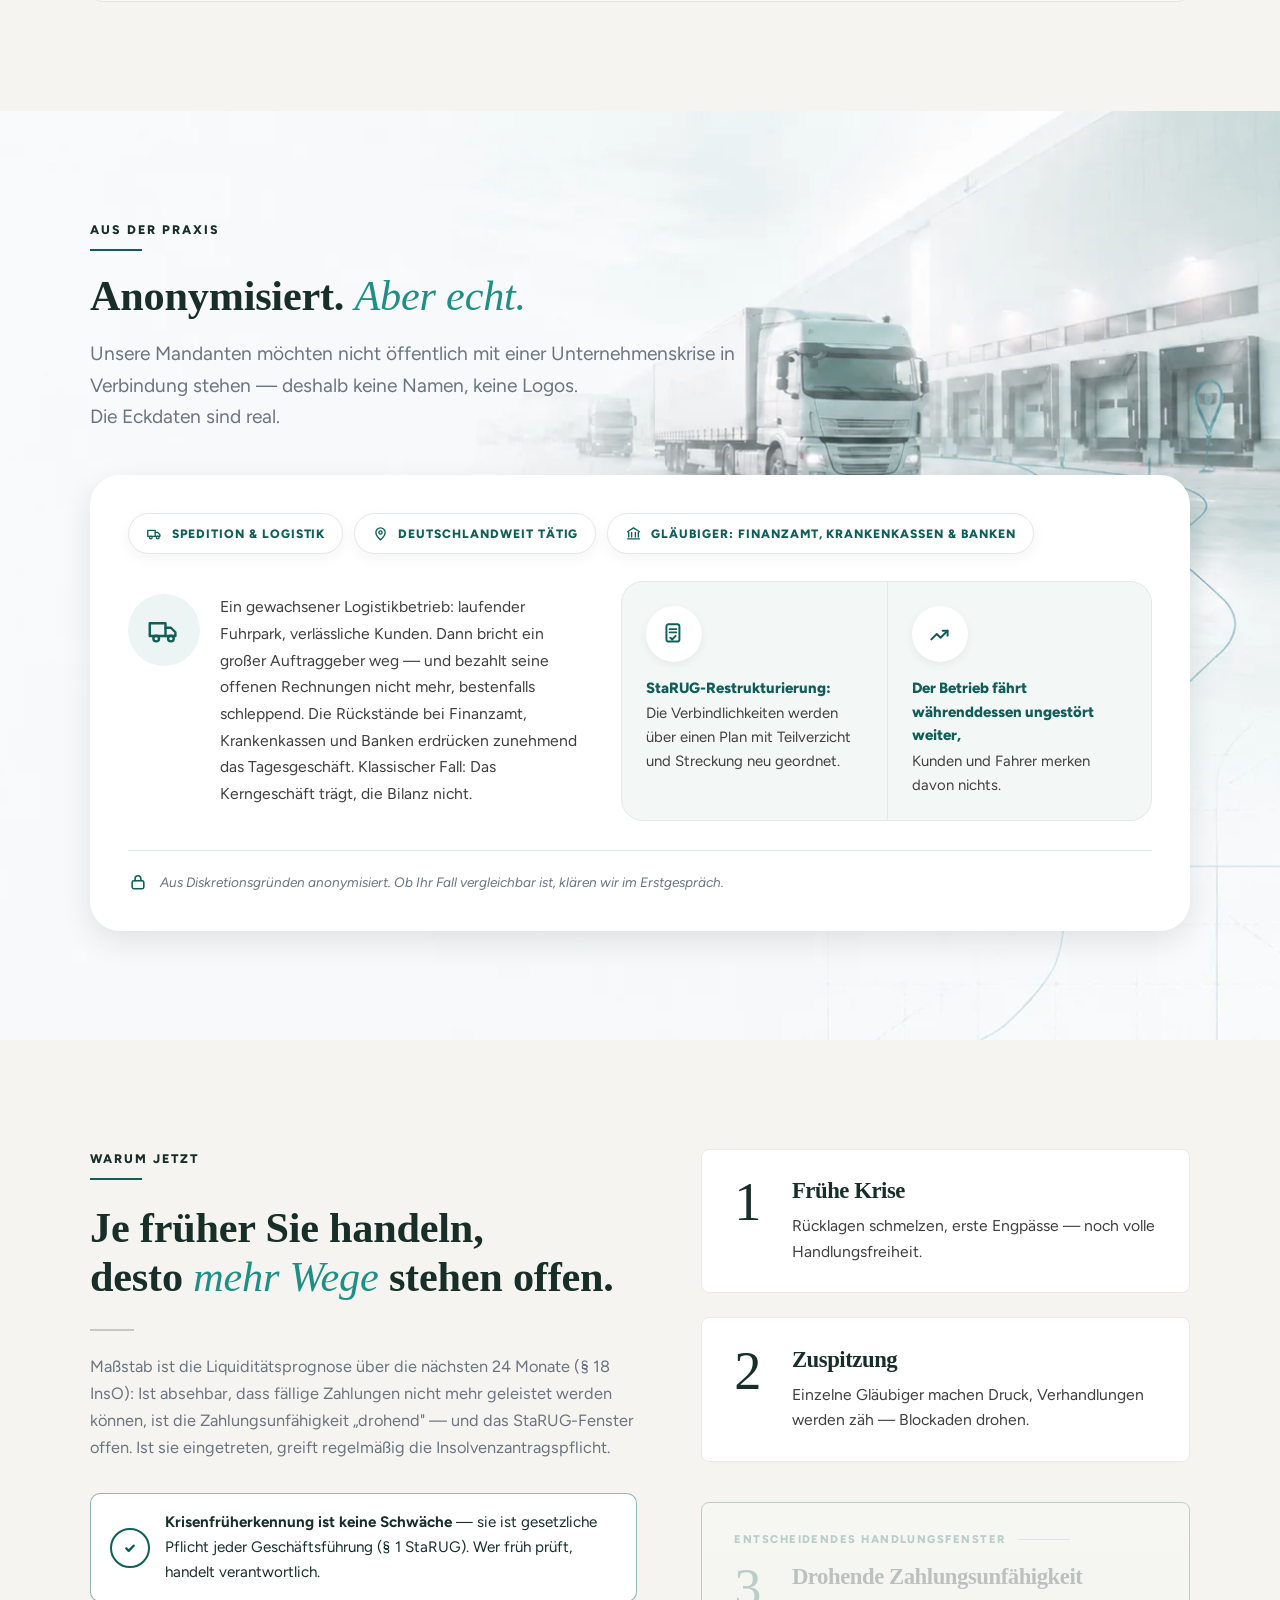
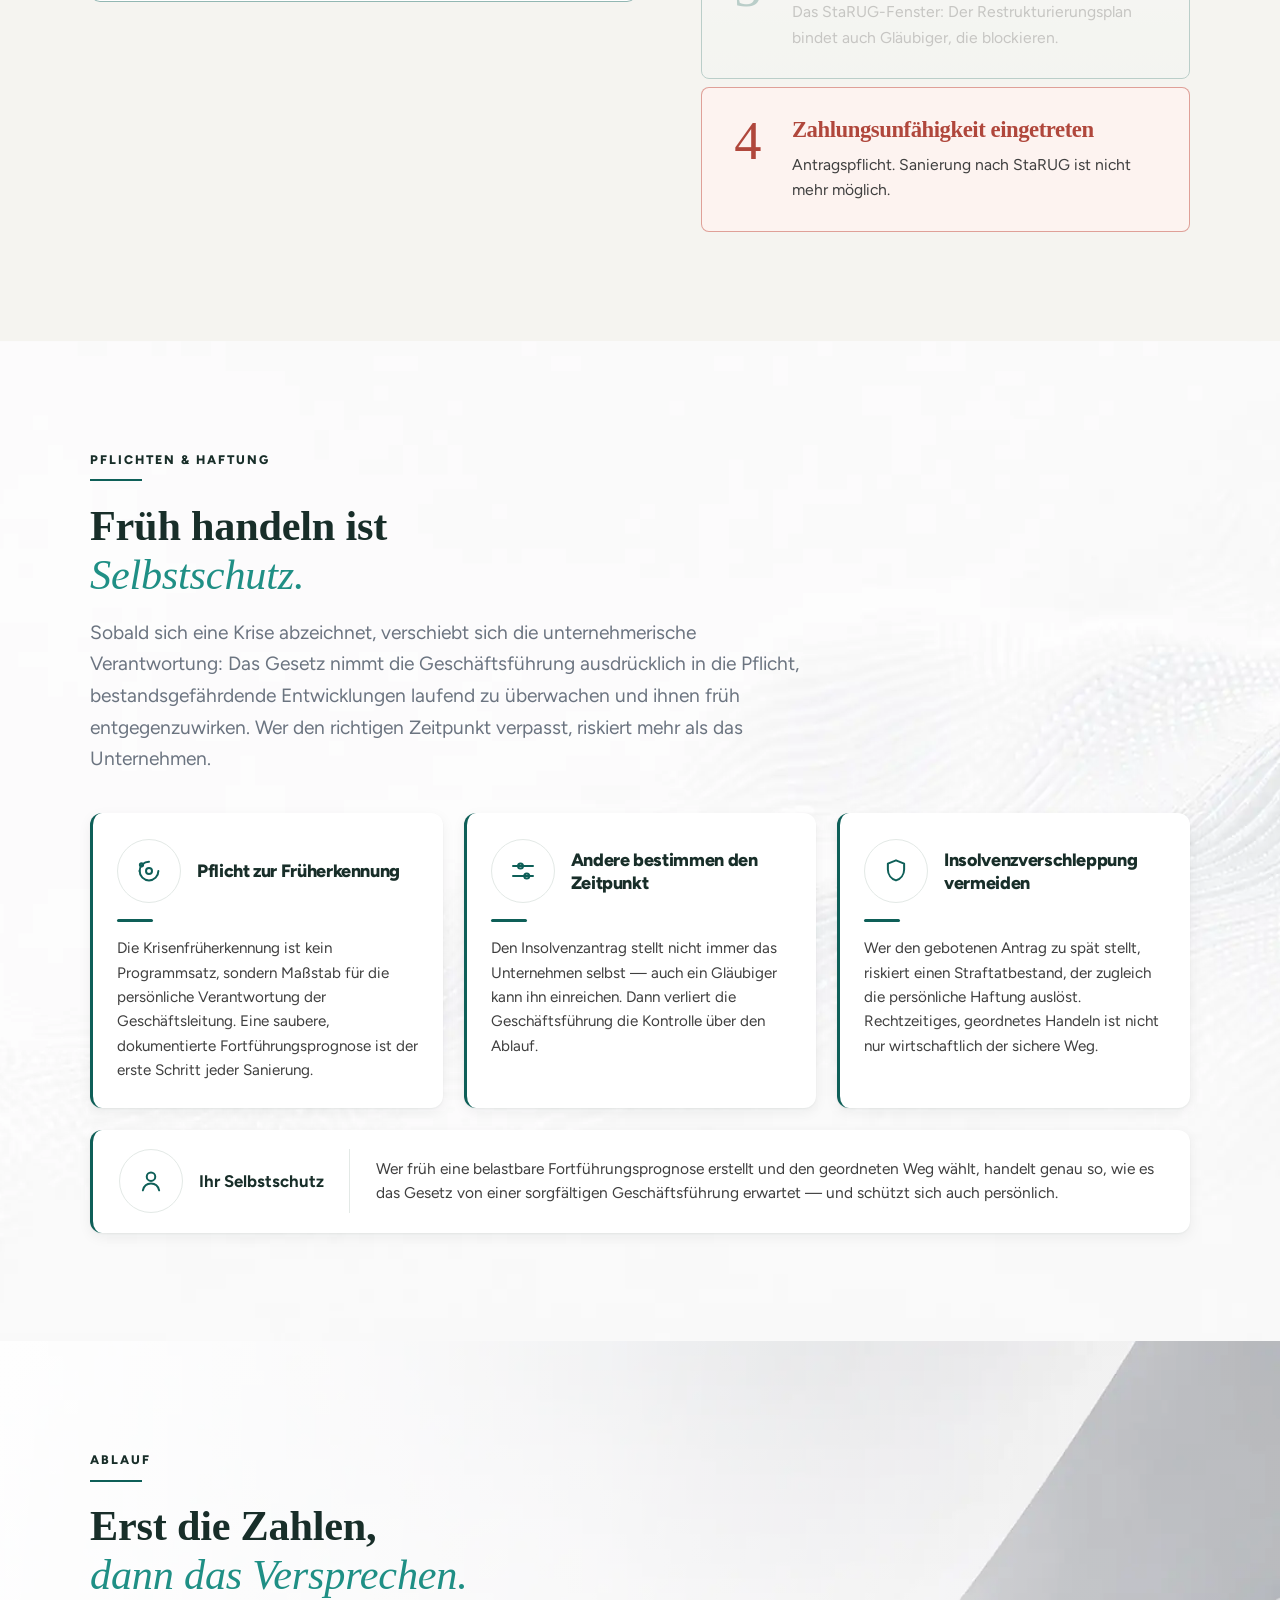
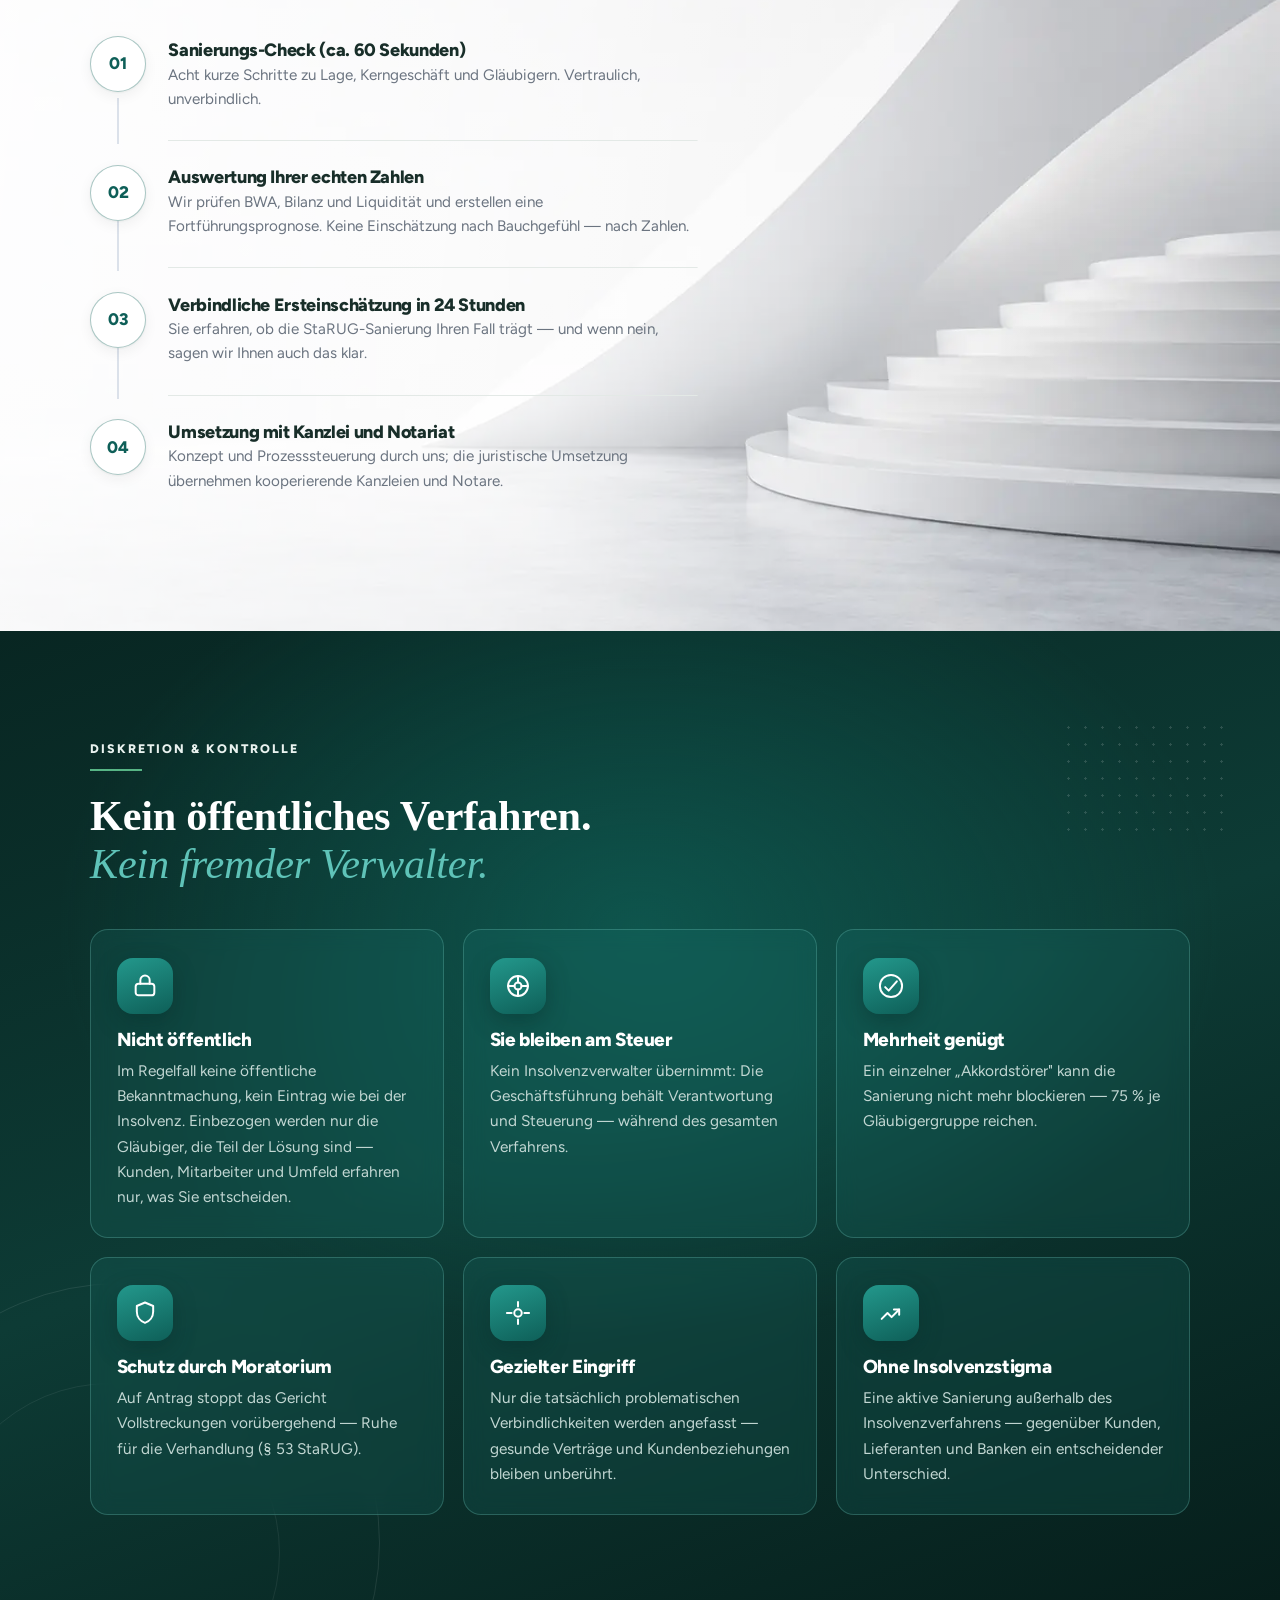
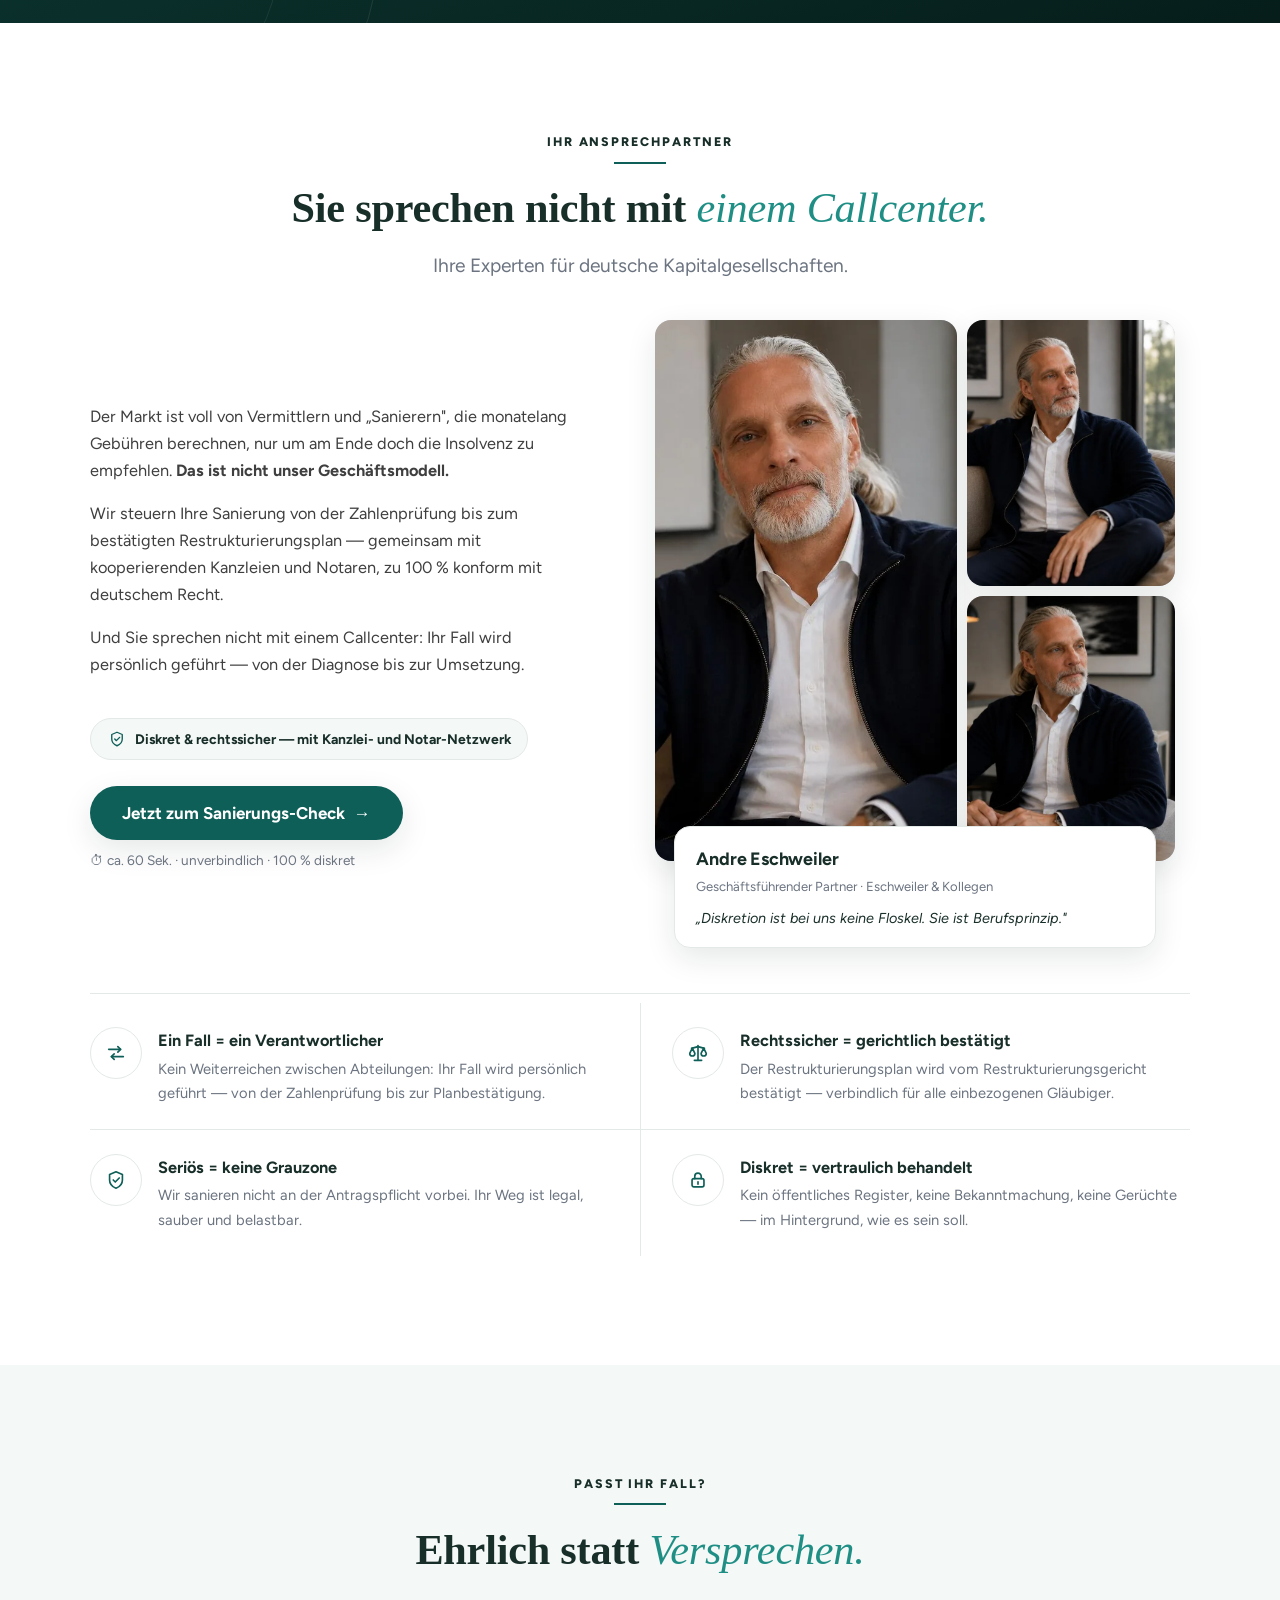
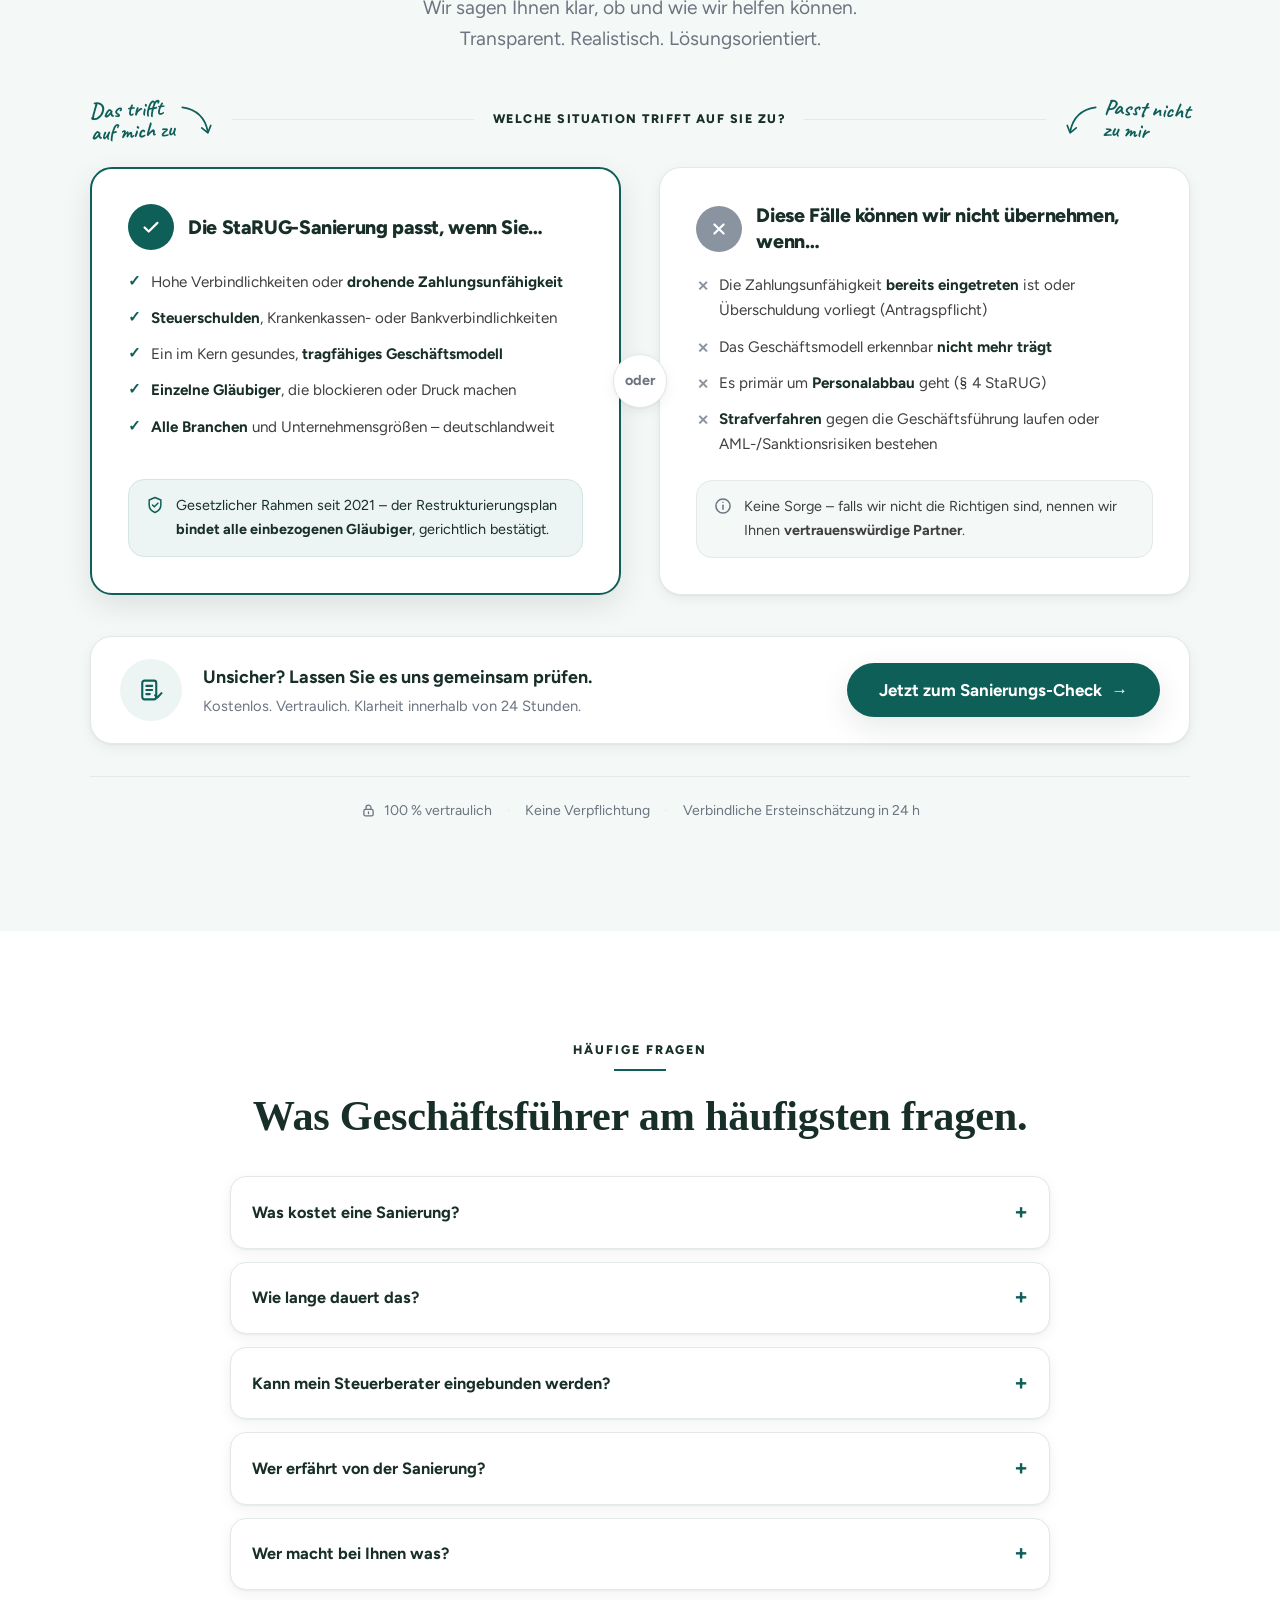
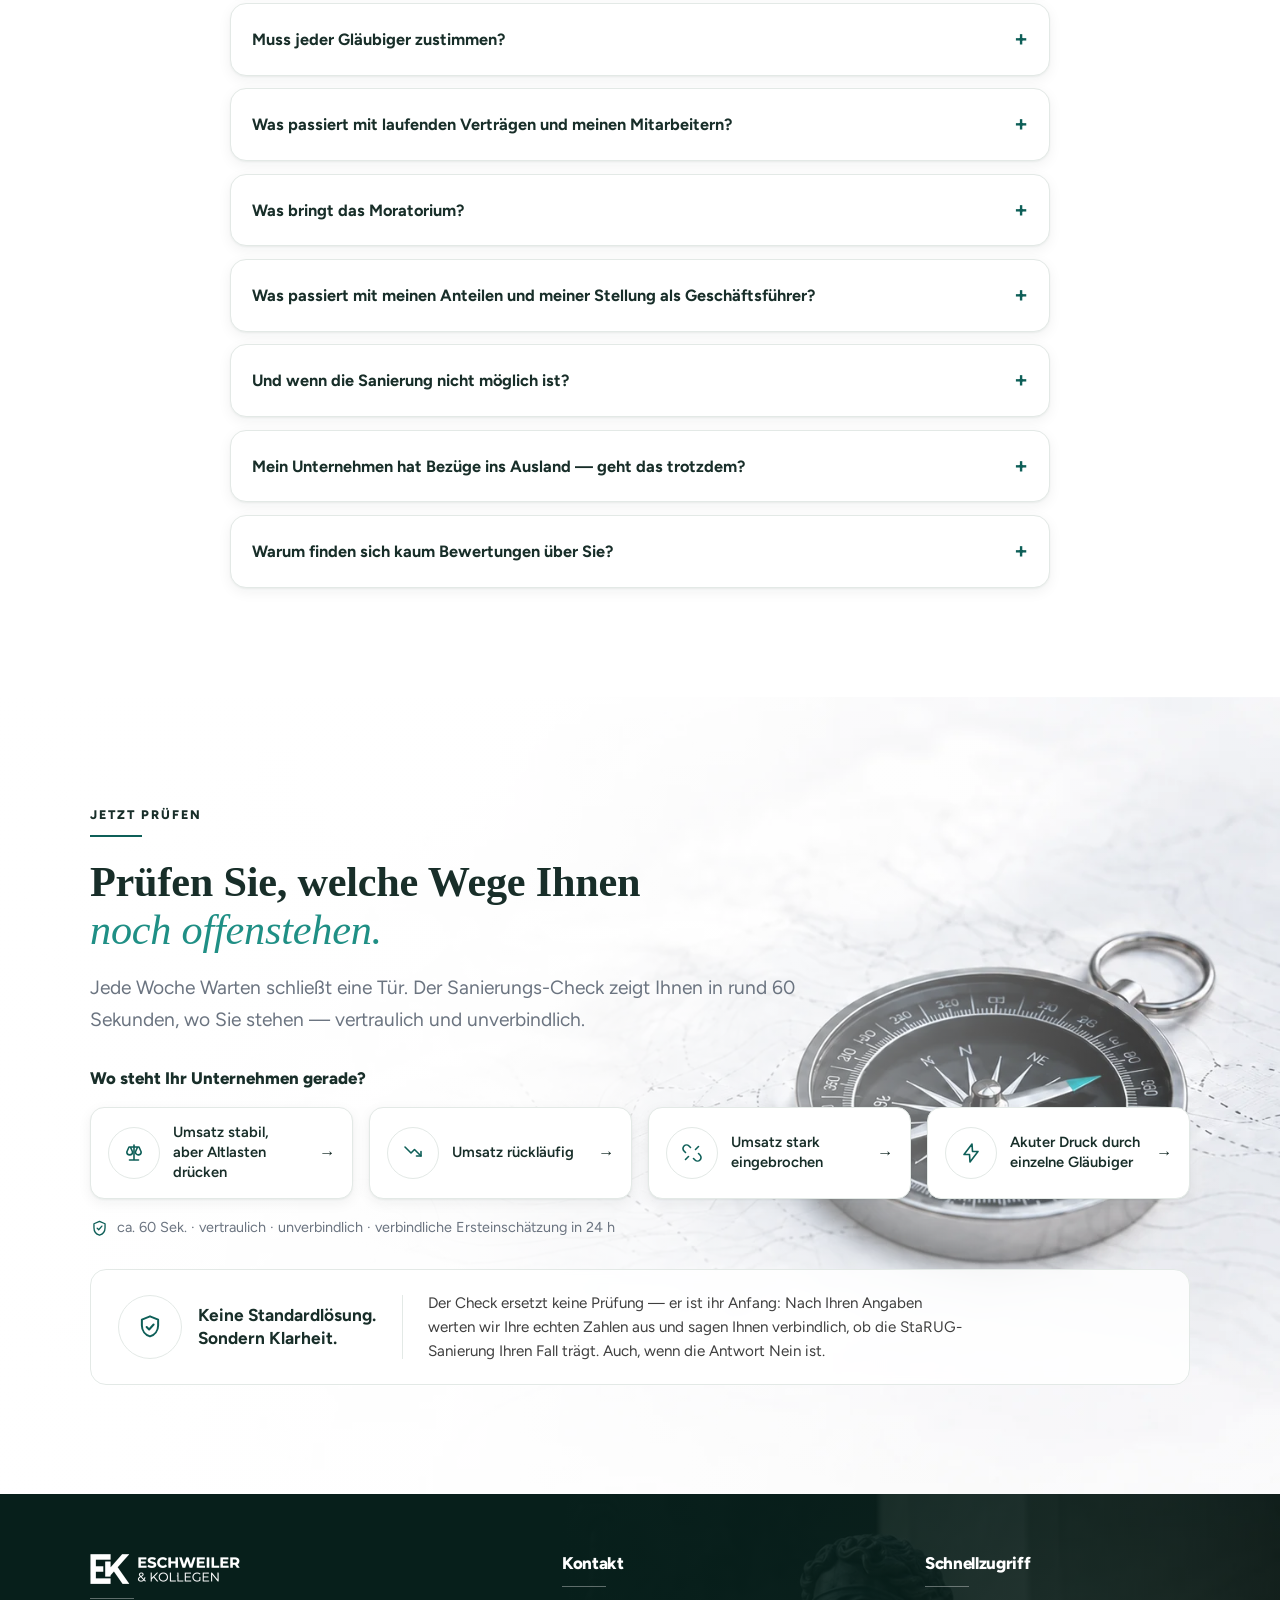
==== commit d8484b9d: "Eyebrow 'So funktioniert es' auf Standard umgestellt: Strich unter dem Text statt daneben Co-Authore" ====
--- a/index.html
+++ b/index.html
@@ -251,7 +251,7 @@
 <section class="section plan-ed" id="plan">
   <div class="wrap plan-ed__grid">
     <div class="plan-ed__left">
-      <span class="pe__eyebrow"><i aria-hidden="true"></i>So funktioniert es</span>
+      <span class="eyebrow">So funktioniert es</span>
       <h2 class="pe__h2">Mehrheit statt<br> <span class="pe__em">Einstimmigkeit.</span></h2>
       <p class="pe__copy">Das Herzstück der StaRUG-Sanierung ist der Restrukturierungsplan: Er beschreibt, wie das Unternehmen saniert wird und welchen Beitrag die einbezogenen Gläubiger leisten. Er wirkt nur gegenüber den Planbetroffenen — wer nicht einbezogen wird, ist auch nicht betroffen.</p>
       <h3 class="pe__label">Typische Regelungsinhalte</h3>
--- a/styles.css
+++ b/styles.css
@@ -46,7 +46,8 @@
   font-size:1.02rem;line-height:1.65;overflow-x:clip;-webkit-font-smoothing:antialiased}
 h1,h2,h3,h4{color:var(--strong);font-weight:800;line-height:1.08;margin:0 0 .4em;letter-spacing:-.02em}
 h1{font-size:clamp(2.1rem,5.4vw,3.6rem)}
-h2{font-size:clamp(1.8rem,3.9vw,2.9rem)}
+h2{font-family:Georgia,"Times New Roman",serif;font-weight:700;letter-spacing:-.005em;
+  font-size:clamp(1.95rem,3.3vw,2.75rem);line-height:1.16;color:var(--strong)}
 /* Desktop-Zeilenumbrüche in Überschriften mobil aufheben:
    der Text fließt natürlich, statt einzelne Wörter abzuschneiden */
 @media (max-width:640px){.section h2 br{display:none}}
@@ -64,7 +65,7 @@
 a{color:var(--blue)}
 img{max-width:100%;display:block}
 .wrap{max-width:var(--maxw);margin-inline:auto;padding-inline:var(--pad)}
-.em-blue{font-style:italic;color:#1f8f85}
+.em-blue{font-style:italic;font-weight:500;color:#1f8f85}
 .section{padding-block:clamp(60px,8.5vw,120px)}
 .section--paper2{background:var(--paper-2)}
 .section--ink{background:var(--ink);color:var(--text-inv)}
@@ -288,9 +289,8 @@
 .wj__grid{display:grid;grid-template-columns:1.12fr 1fr;gap:clamp(2.5rem,5vw,5rem);align-items:start}
 .wj__eyebrow{display:block;font-size:.78rem;font-weight:800;letter-spacing:.16em;text-transform:uppercase;color:var(--strong)}
 .wj__eyebrow::after{content:"";display:block;width:52px;height:2px;background:var(--blue);margin-top:.55rem}
-.wj__h2{font-family:Georgia,"Times New Roman",serif;font-weight:400;letter-spacing:-.005em;
-  font-size:clamp(1.9rem,3vw,2.55rem);line-height:1.2;margin:1.5rem 0 0;color:var(--strong)}
-.wj__em{font-style:italic;color:var(--blue)}
+.wj__h2{margin:1.5rem 0 0}
+.wj__em{font-style:italic;font-weight:500;color:#1f8f85}
 .wj__rule{display:block;width:44px;height:1.5px;background:#c8c7c0;margin:1.7rem 0 1.4rem}
 .wj__copy{color:var(--text-soft);max-width:34rem}
 .wj .law-note{margin-top:2rem;background:#fff;border:1.5px solid rgba(14,95,88,.45);border-radius:10px}
@@ -355,7 +355,7 @@
 
 /* 9a. EMOTIONALE MITTE (Bild + Stat-Badge, Muster Hauptseite) -- */
 .emo__grid{display:grid;grid-template-columns:1fr 1.05fr;gap:clamp(28px,4vw,60px);align-items:center}
-.em-serif{font-family:Georgia,"Times New Roman",serif;font-style:italic;font-weight:500;color:var(--blue);letter-spacing:.005em}
+.em-serif{font-style:italic;font-weight:500;color:#1f8f85}
 /* Vergleichskarte: Insolvenzen vs. Sanierungen (beide Zahlen zählen hoch) */
 .cmpstat{background:#fff;border-radius:var(--r-xl);box-shadow:var(--sh-md);padding:clamp(12px,1.2vw,18px)}
 .cmpstat__grid{position:relative;display:grid;grid-template-columns:1fr 1fr;gap:clamp(12px,1.2vw,18px)}
@@ -408,7 +408,7 @@
 
 /* 9a2. WARNZEICHEN-KLICKSTRECKE (Muster Hauptseite) ----------- */
 .warn{margin-top:clamp(40px,5vw,70px)}
-.warn__title{font-size:clamp(1.5rem,3vw,2.1rem)}
+.warn__title{font-family:Georgia,"Times New Roman",serif;font-weight:700;font-size:clamp(1.5rem,3vw,2.1rem)}
 .warn__sub{color:var(--text-soft);max-width:56ch;margin:0 auto 1.8rem;font-size:.95rem}
 .warn__grid{display:grid;grid-template-columns:repeat(3,1fr);gap:clamp(12px,1.4vw,18px)}
 .wsign{position:relative;cursor:pointer;background:#fff;border:1.5px solid var(--line);border-radius:var(--r-md);
@@ -466,7 +466,7 @@
 .einord::before{content:"";position:absolute;inset:0;pointer-events:none;
   background:linear-gradient(95deg, rgba(255,255,255,.96) 0%, rgba(255,255,255,.9) 36%, rgba(255,255,255,.55) 62%, rgba(255,255,255,.25) 100%)}
 .einord .wrap{position:relative;z-index:1}
-.einord__hi{color:var(--blue)}
+.einord__hi{font-style:italic;font-weight:500;color:#1f8f85}
 .cmp2{display:grid;grid-template-columns:1fr 1fr;gap:1.4rem;margin-top:2.5rem;max-width:56rem}
 .cmpcard{border-radius:var(--r-lg);padding:1.6rem 1.6rem 1.4rem;background:#fff;box-shadow:var(--sh-md)}
 .cmphead{display:flex;align-items:center;gap:.7rem;font-weight:800;font-size:1.12rem;margin-bottom:.9rem;color:var(--strong)}
@@ -503,11 +503,7 @@
 /* Editorial-Layout: Serif links, animierter 75%-Ring rechts, 3er-Streifen unten */
 .plan-ed{background:#f2f2f0}
 .plan-ed__grid{display:grid;grid-template-columns:1.15fr 1fr;gap:clamp(2.5rem,5vw,5rem);align-items:center}
-.pe__eyebrow{display:flex;align-items:center;gap:.8rem;font-size:.78rem;font-weight:800;
-  letter-spacing:.16em;text-transform:uppercase;color:var(--blue)}
-.pe__eyebrow i{width:44px;height:2px;background:var(--blue)}
-.pe__h2{font-family:Georgia,"Times New Roman",serif;font-weight:700;letter-spacing:-.005em;
-  font-size:clamp(2.2rem,3.6vw,3.1rem);line-height:1.12;margin:1.2rem 0 0;color:var(--strong)}
+.pe__h2{margin:1.2rem 0 0}
 .pe__em{font-style:italic;color:#1f8f85;font-weight:500}
 .pe__copy{color:var(--text);margin:1.3rem 0 0;max-width:36rem;line-height:1.65}
 .pe__label{font-size:.78rem;font-weight:800;letter-spacing:.14em;text-transform:uppercase;
@@ -946,7 +942,7 @@
 .legal-hero{padding-block:clamp(48px,7vw,96px)}
 .legal{max-width:780px}
 .legal h1{font-size:clamp(2rem,4.5vw,3rem);letter-spacing:-.02em;margin:.35rem 0 2.2rem}
-.legal h2{font-size:1.12rem;font-weight:700;color:var(--ink);margin:2.1rem 0 .55rem}
+.legal h2{font-family:var(--font);font-size:1.12rem;font-weight:700;color:var(--ink);margin:2.1rem 0 .55rem}
 .legal h3{font-size:1.12rem;font-weight:700;color:var(--ink);margin:2.1rem 0 .55rem}
 .legal h4{font-size:.98rem;font-weight:700;color:var(--ink);margin:1.4rem 0 .35rem}
 .legal p{color:var(--text-soft);line-height:1.7;margin:0 0 .6rem}
@@ -983,7 +979,7 @@
 .danke__step--done .tick{margin-right:.3rem}
 .danke__step--now{color:#fff;background:var(--blue);box-shadow:0 10px 26px rgba(14,95,88,.35)}
 .danke__bar{width:34px;height:2px;background:#cdd6e4;border-radius:2px}
-.danke h1{font-size:clamp(1.55rem,3vw,2.25rem);letter-spacing:-.02em;margin:.2rem 0 .55rem}
+.danke h1{font-family:Georgia,"Times New Roman",serif;font-weight:700;font-size:clamp(1.55rem,3vw,2.25rem);letter-spacing:-.01em;margin:.2rem 0 .55rem;color:var(--strong)}
 .danke__lead{color:#4c5a6e;font-size:clamp(.95rem,1.2vw,1.05rem);line-height:1.65;max-width:64ch;margin:0 auto 1rem}
 .danke__lead strong{color:var(--ink)}
 .danke__chips{display:flex;gap:.5rem;justify-content:center;flex-wrap:wrap;margin-bottom:1.3rem}
@@ -1036,7 +1032,7 @@
 /* 20. TERMINBUCHEN (öffentliche Kalender-Seite) --------------- */
 .tbook .tb__grid{display:grid;grid-template-columns:.85fr 1.15fr;gap:clamp(28px,4vw,64px);align-items:start}
 .tb__pitch{text-align:left;position:sticky;top:96px}
-.tb__pitch h1{font-size:clamp(1.65rem,2.6vw,2.3rem);letter-spacing:-.02em;margin:0 0 .6rem}
+.tb__pitch h1{font-family:Georgia,"Times New Roman",serif;font-weight:700;font-size:clamp(1.65rem,2.6vw,2.3rem);letter-spacing:-.01em;margin:0 0 .6rem;color:var(--strong)}
 .tb__lead{margin:0 0 1rem;max-width:none}
 .tb__chips{justify-content:flex-start;margin-bottom:1.6rem}
 .tb__portrait{position:relative;margin:0 0 1.6rem;border-radius:var(--r-lg);overflow:hidden;
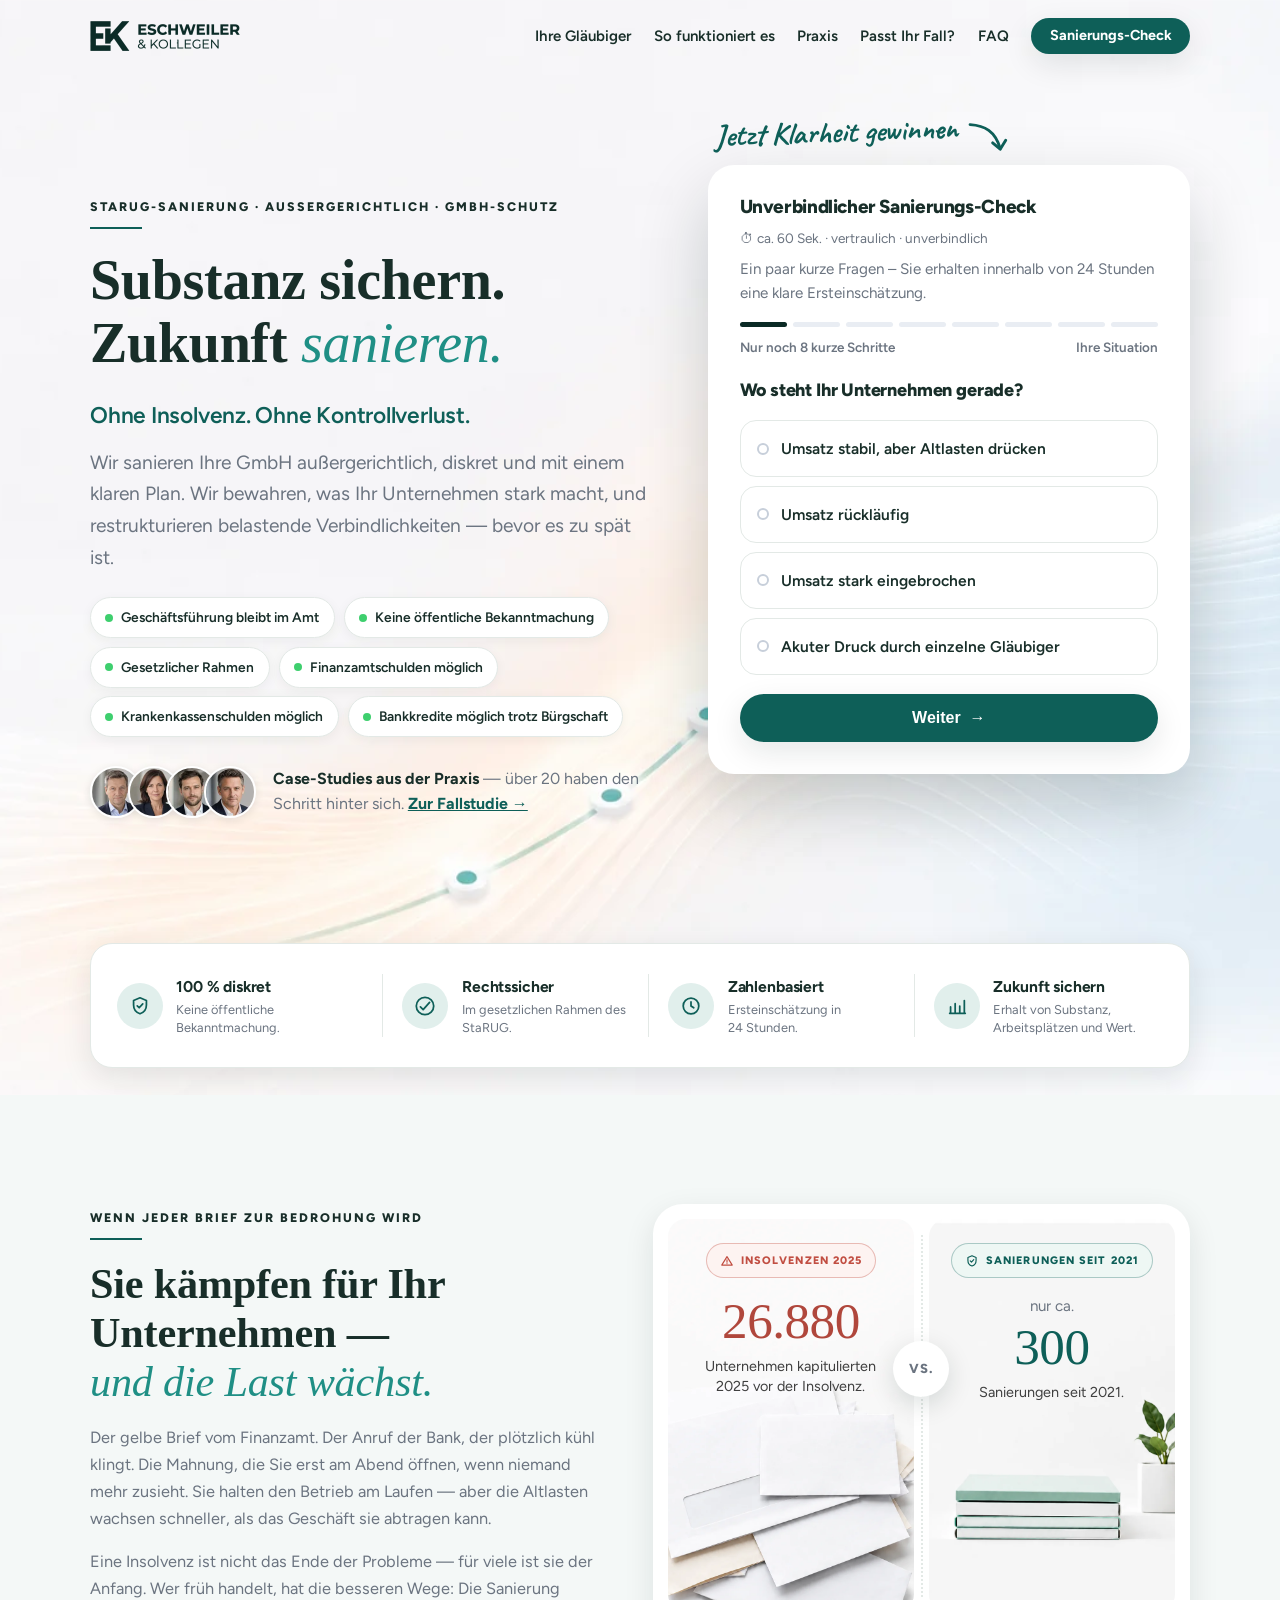
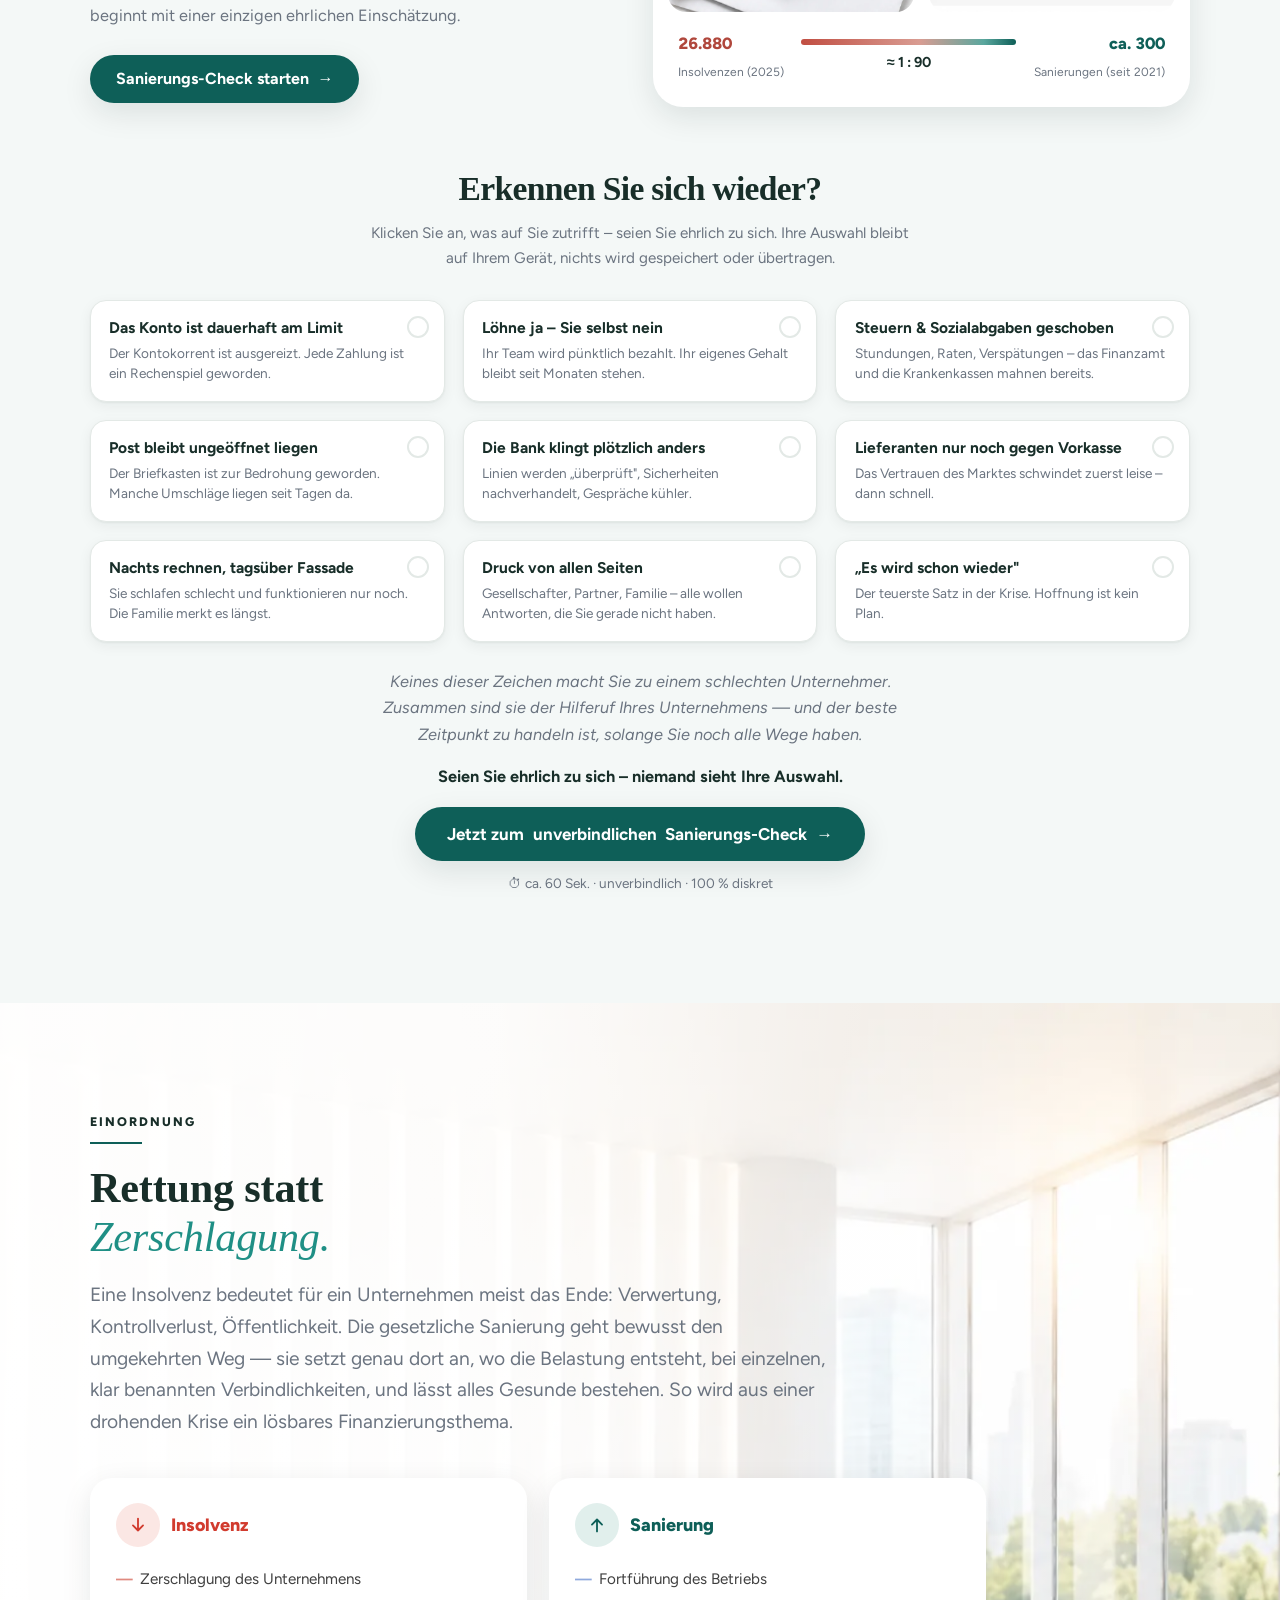
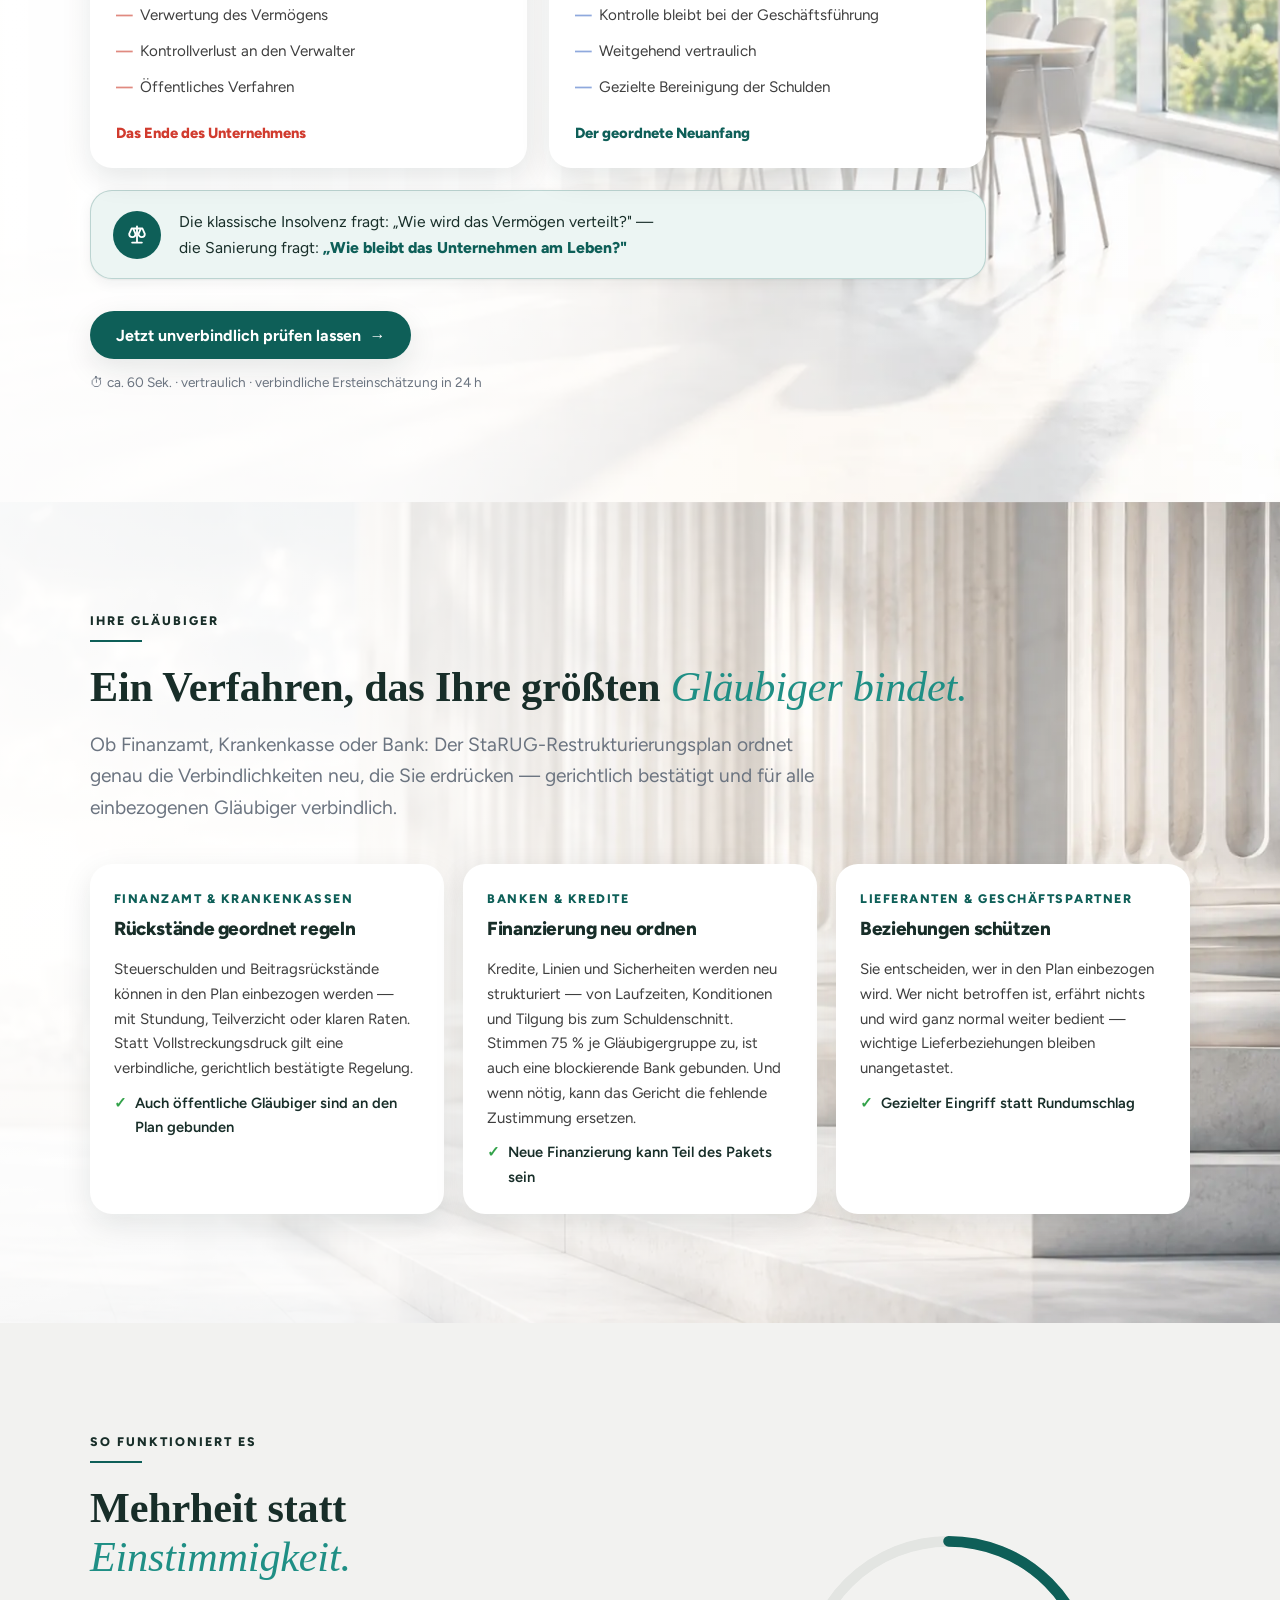
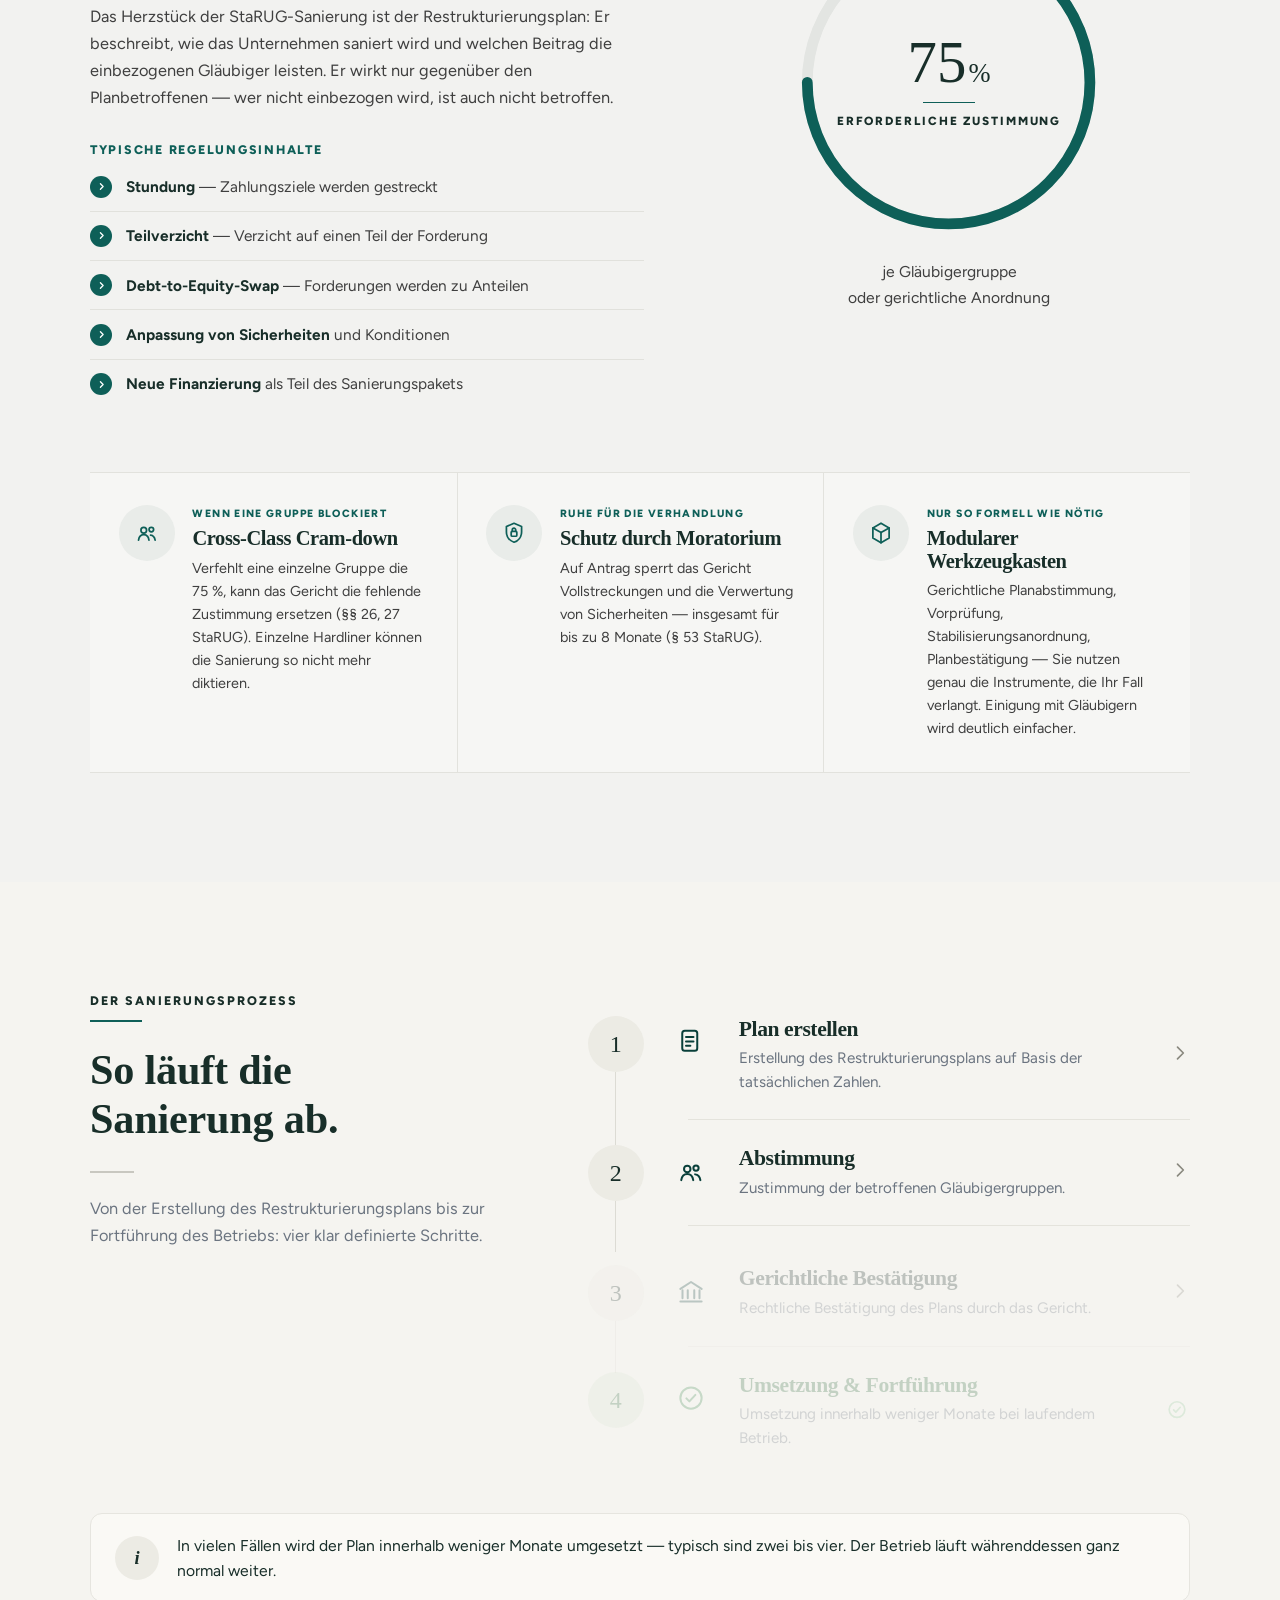
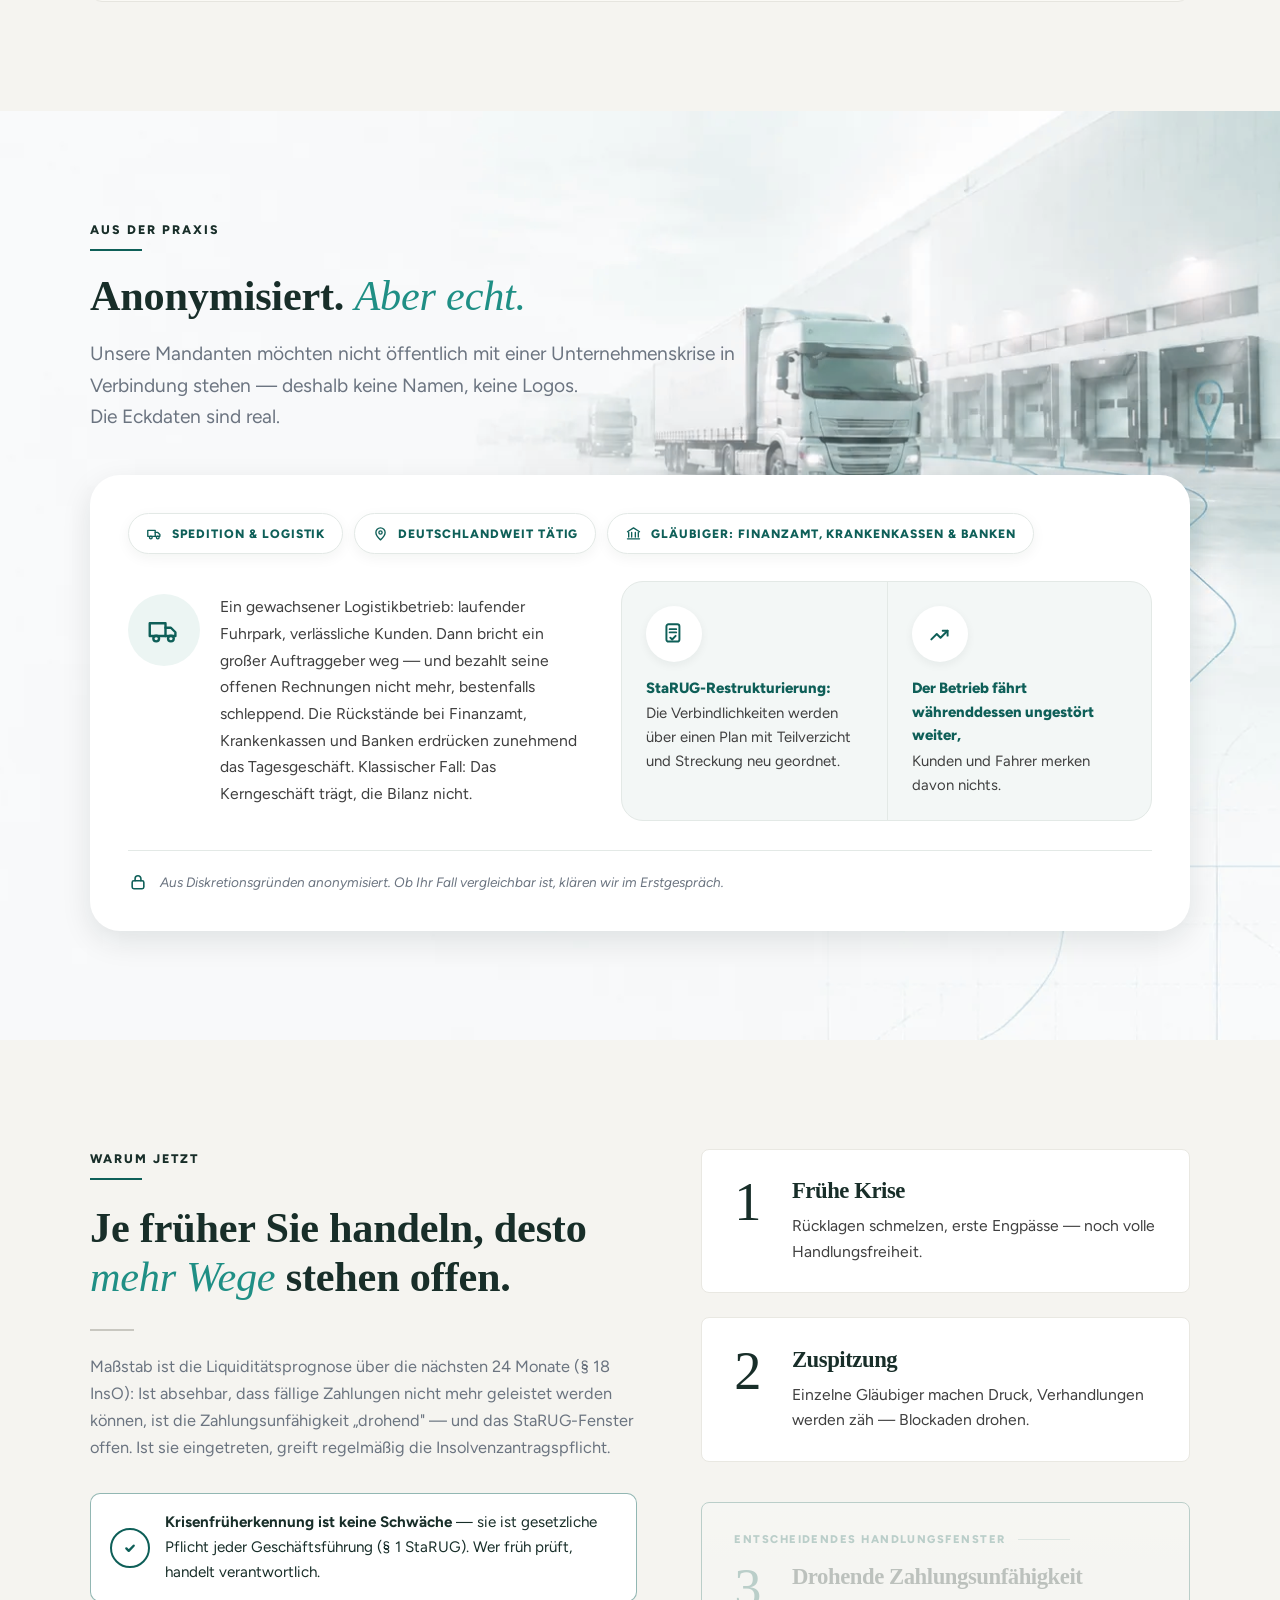
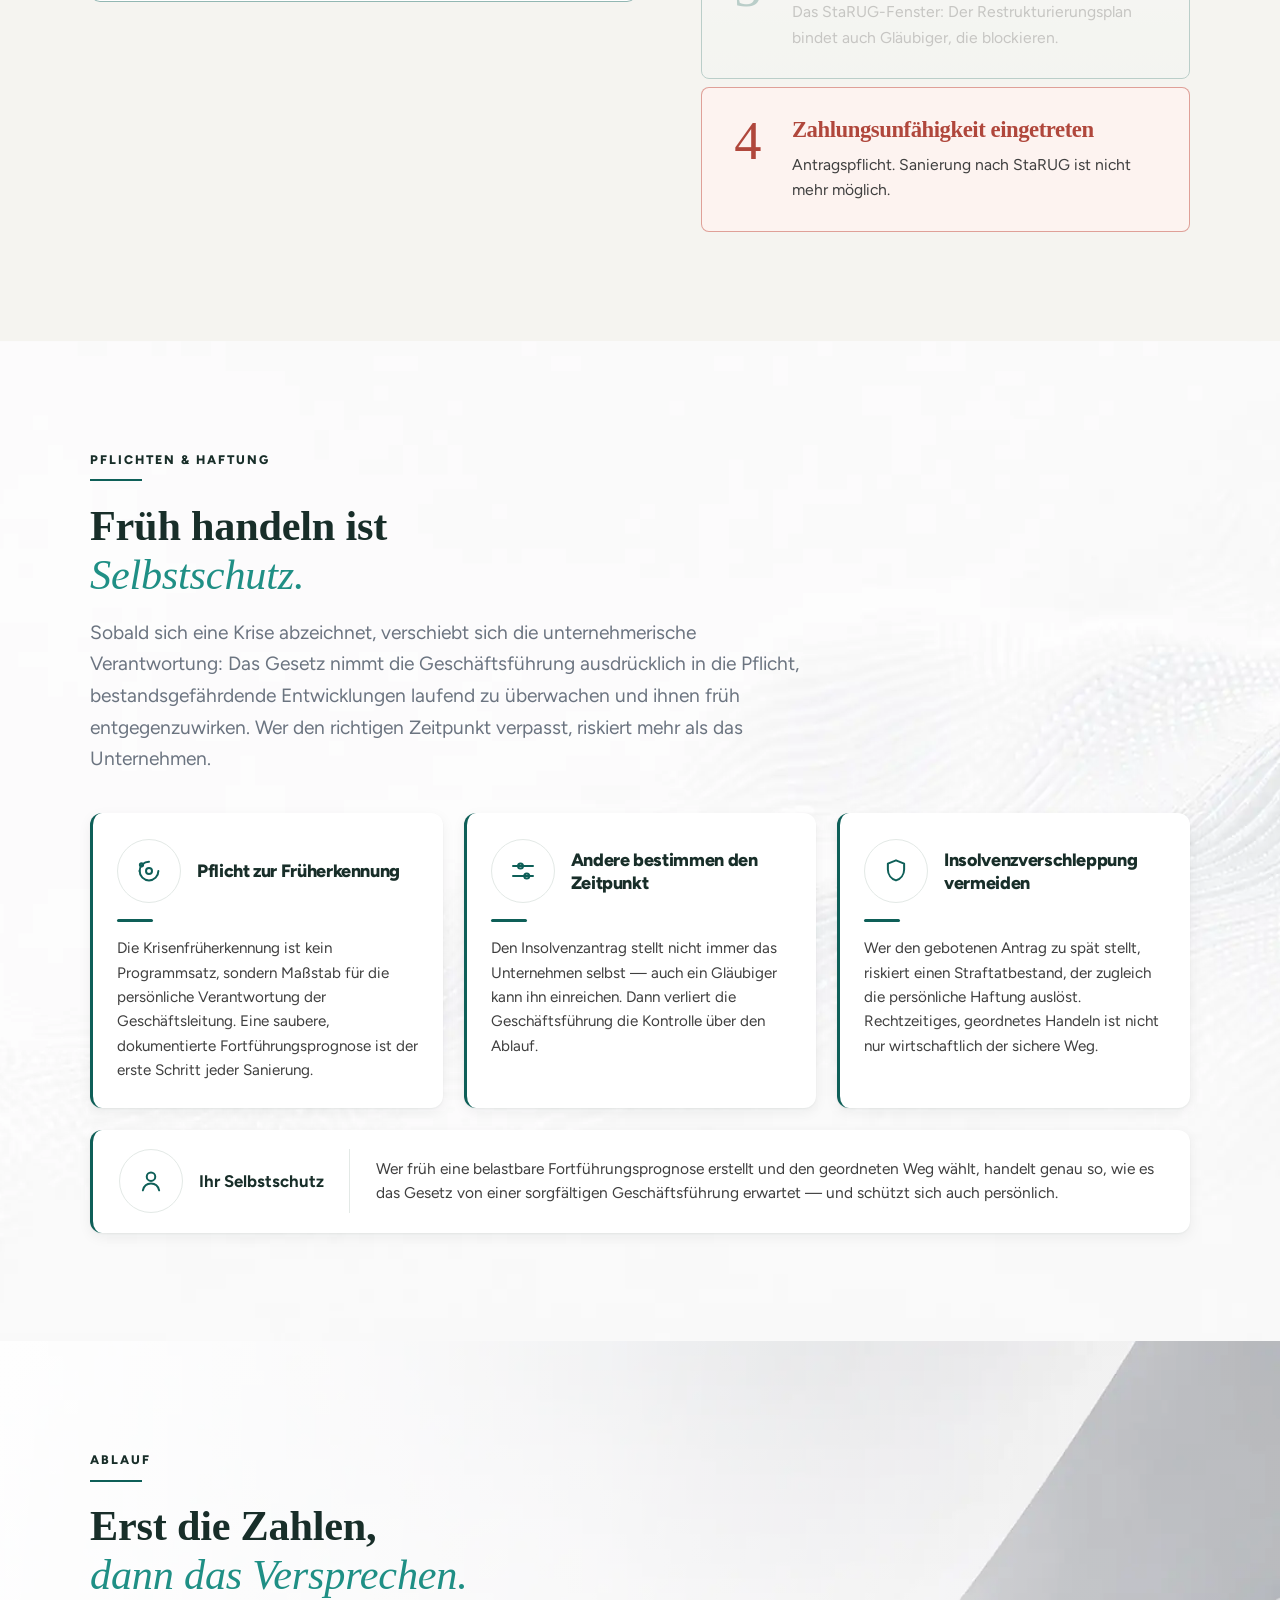
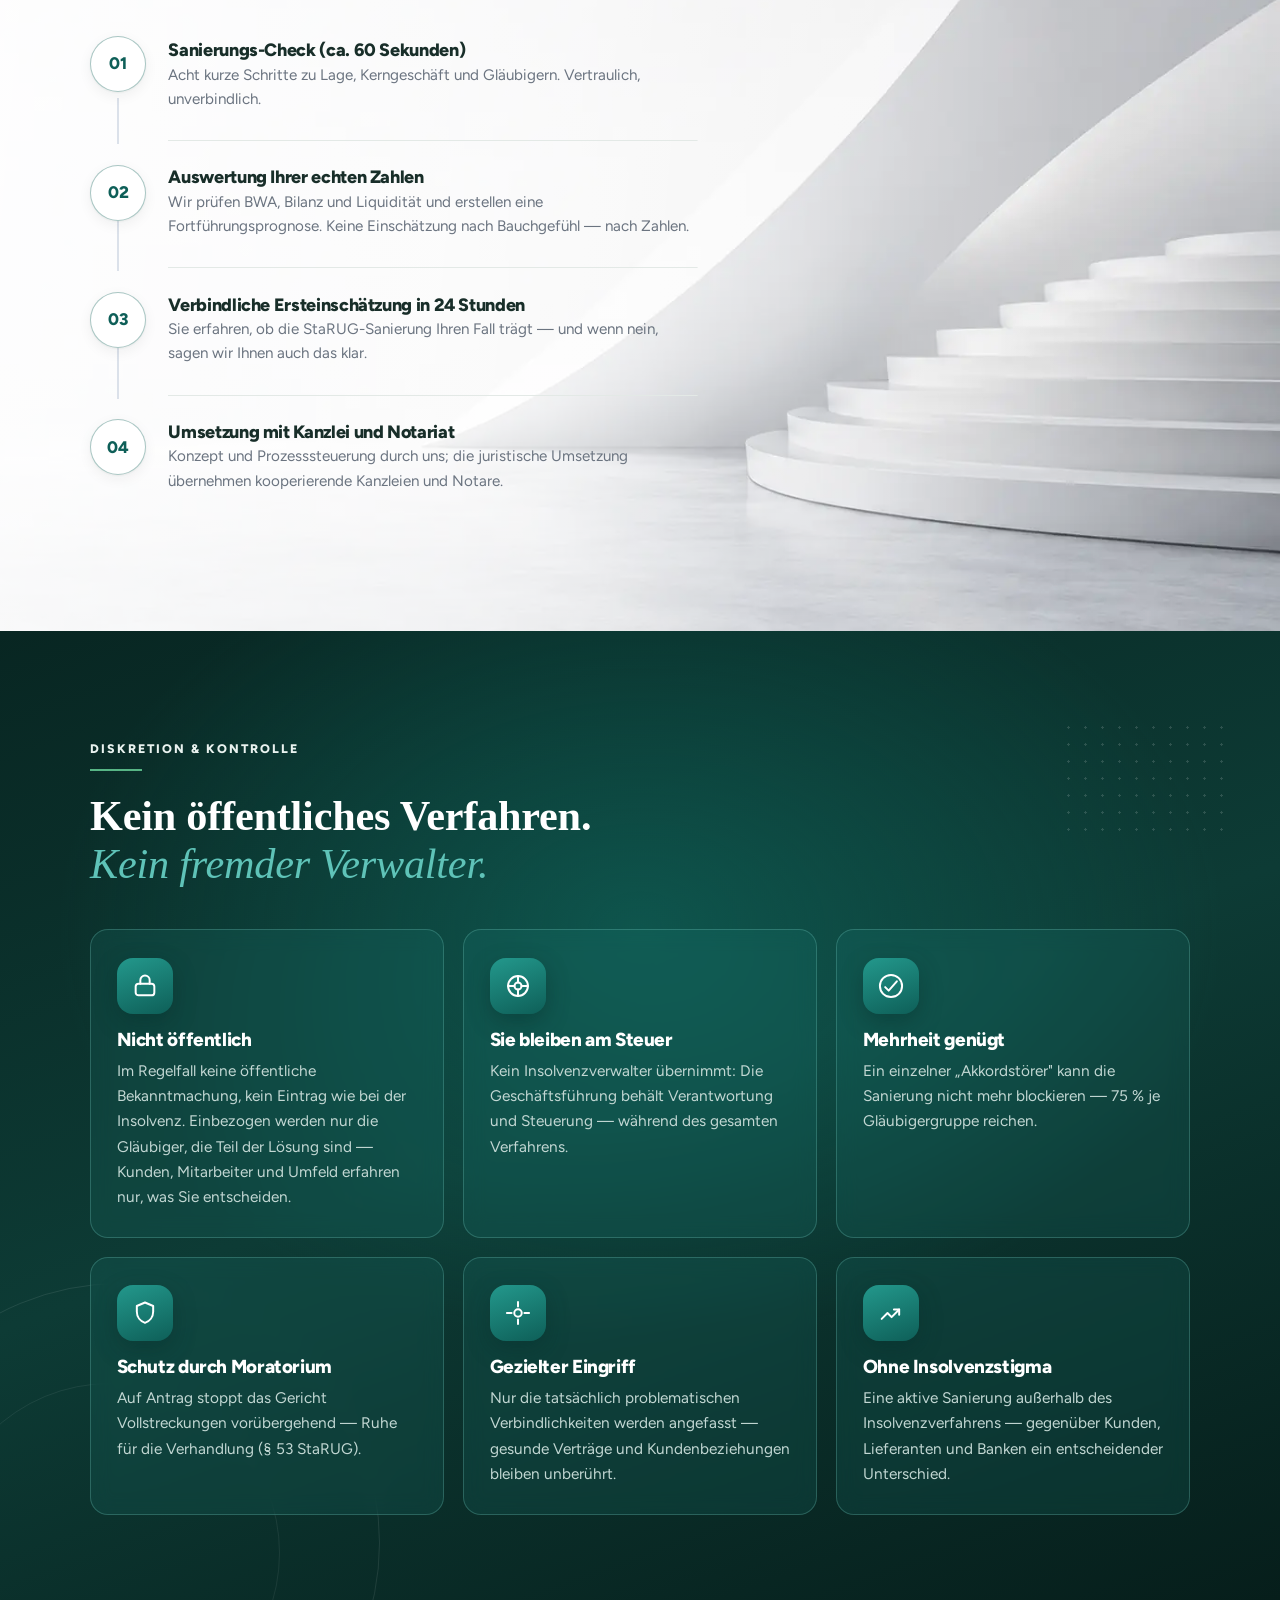
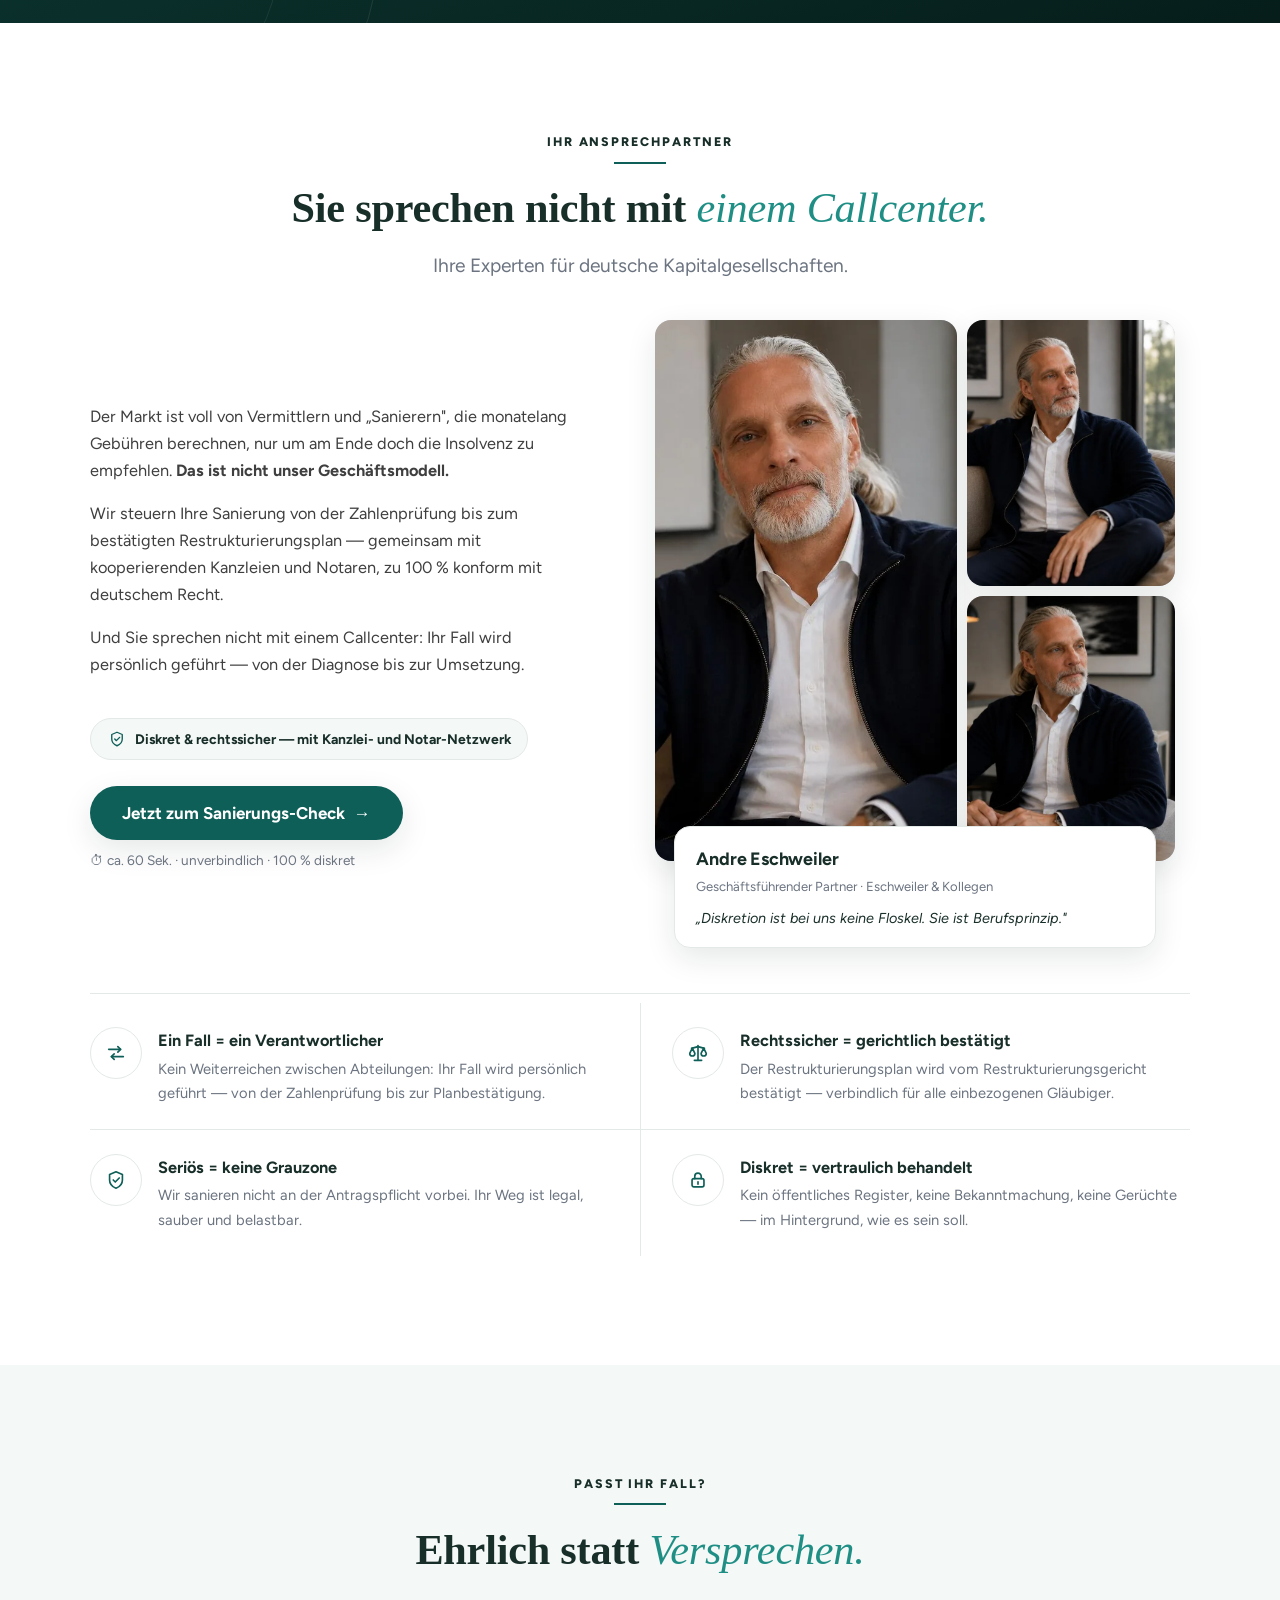
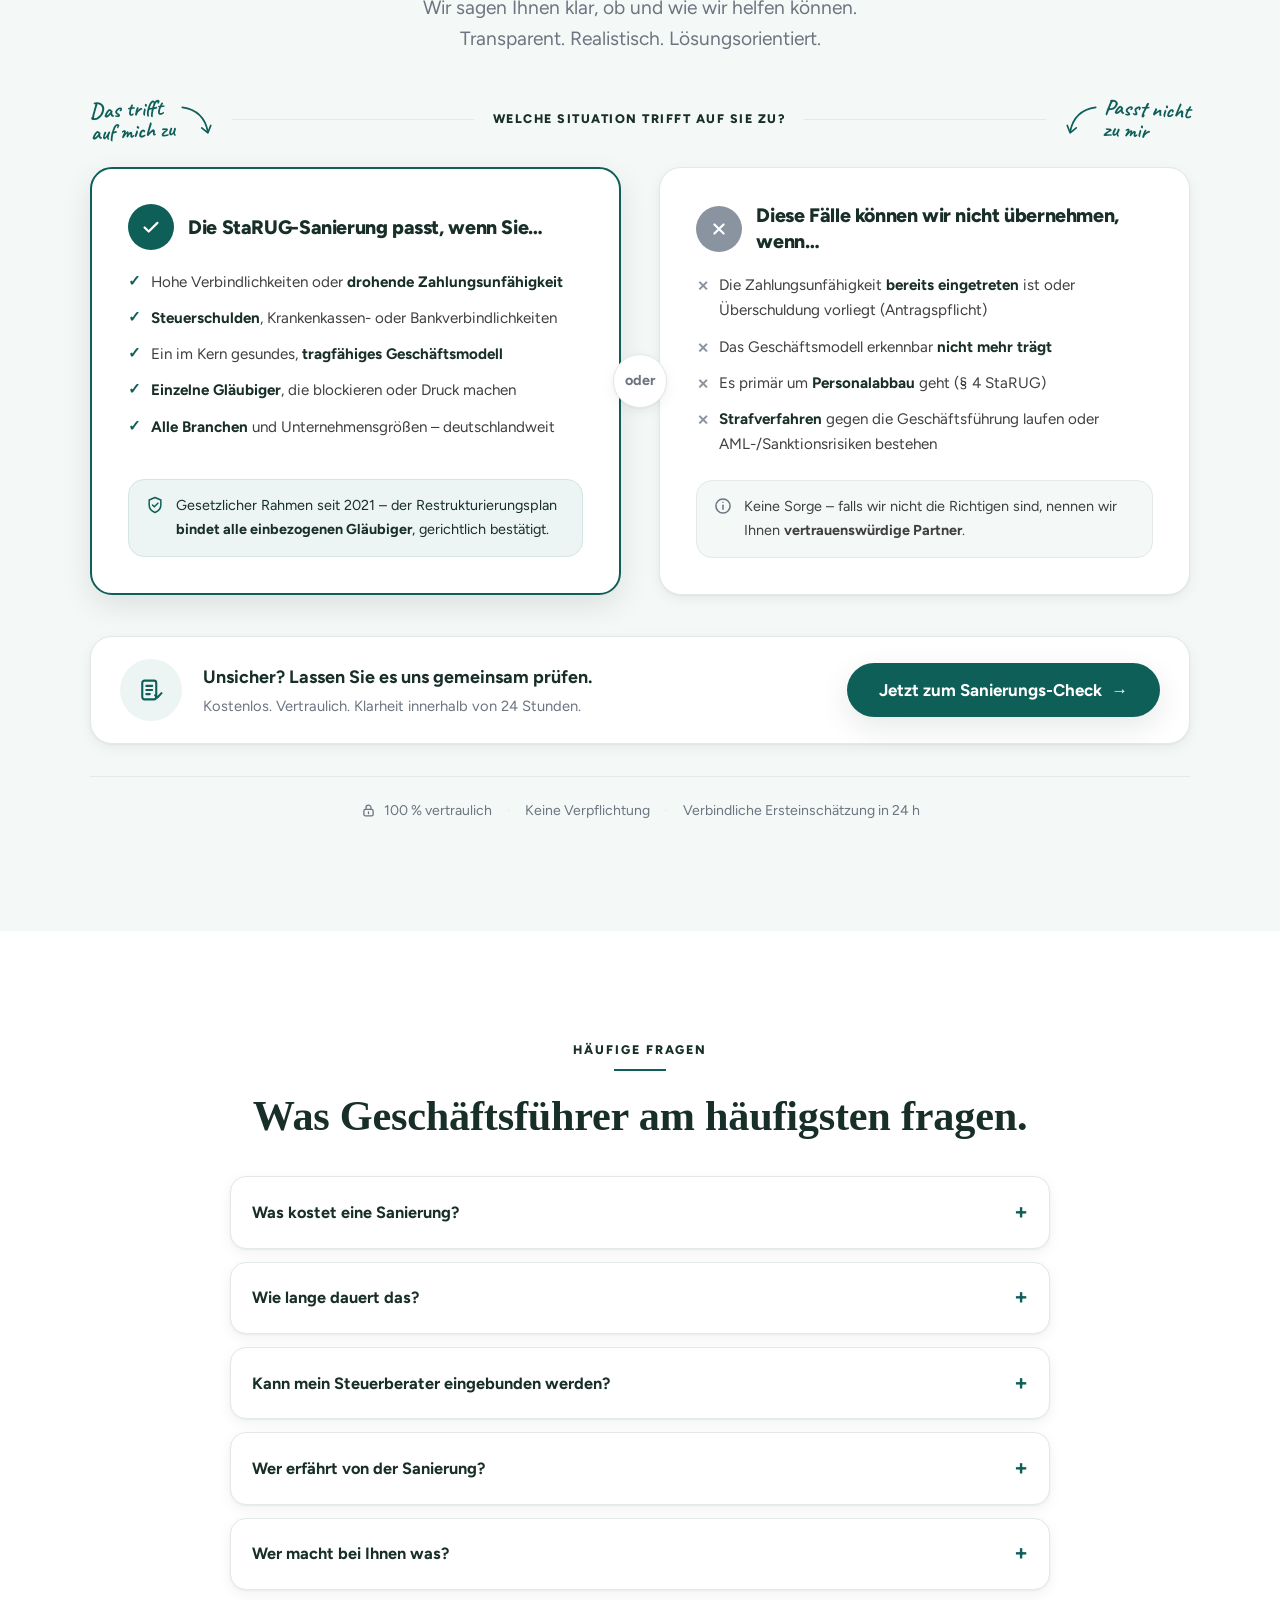
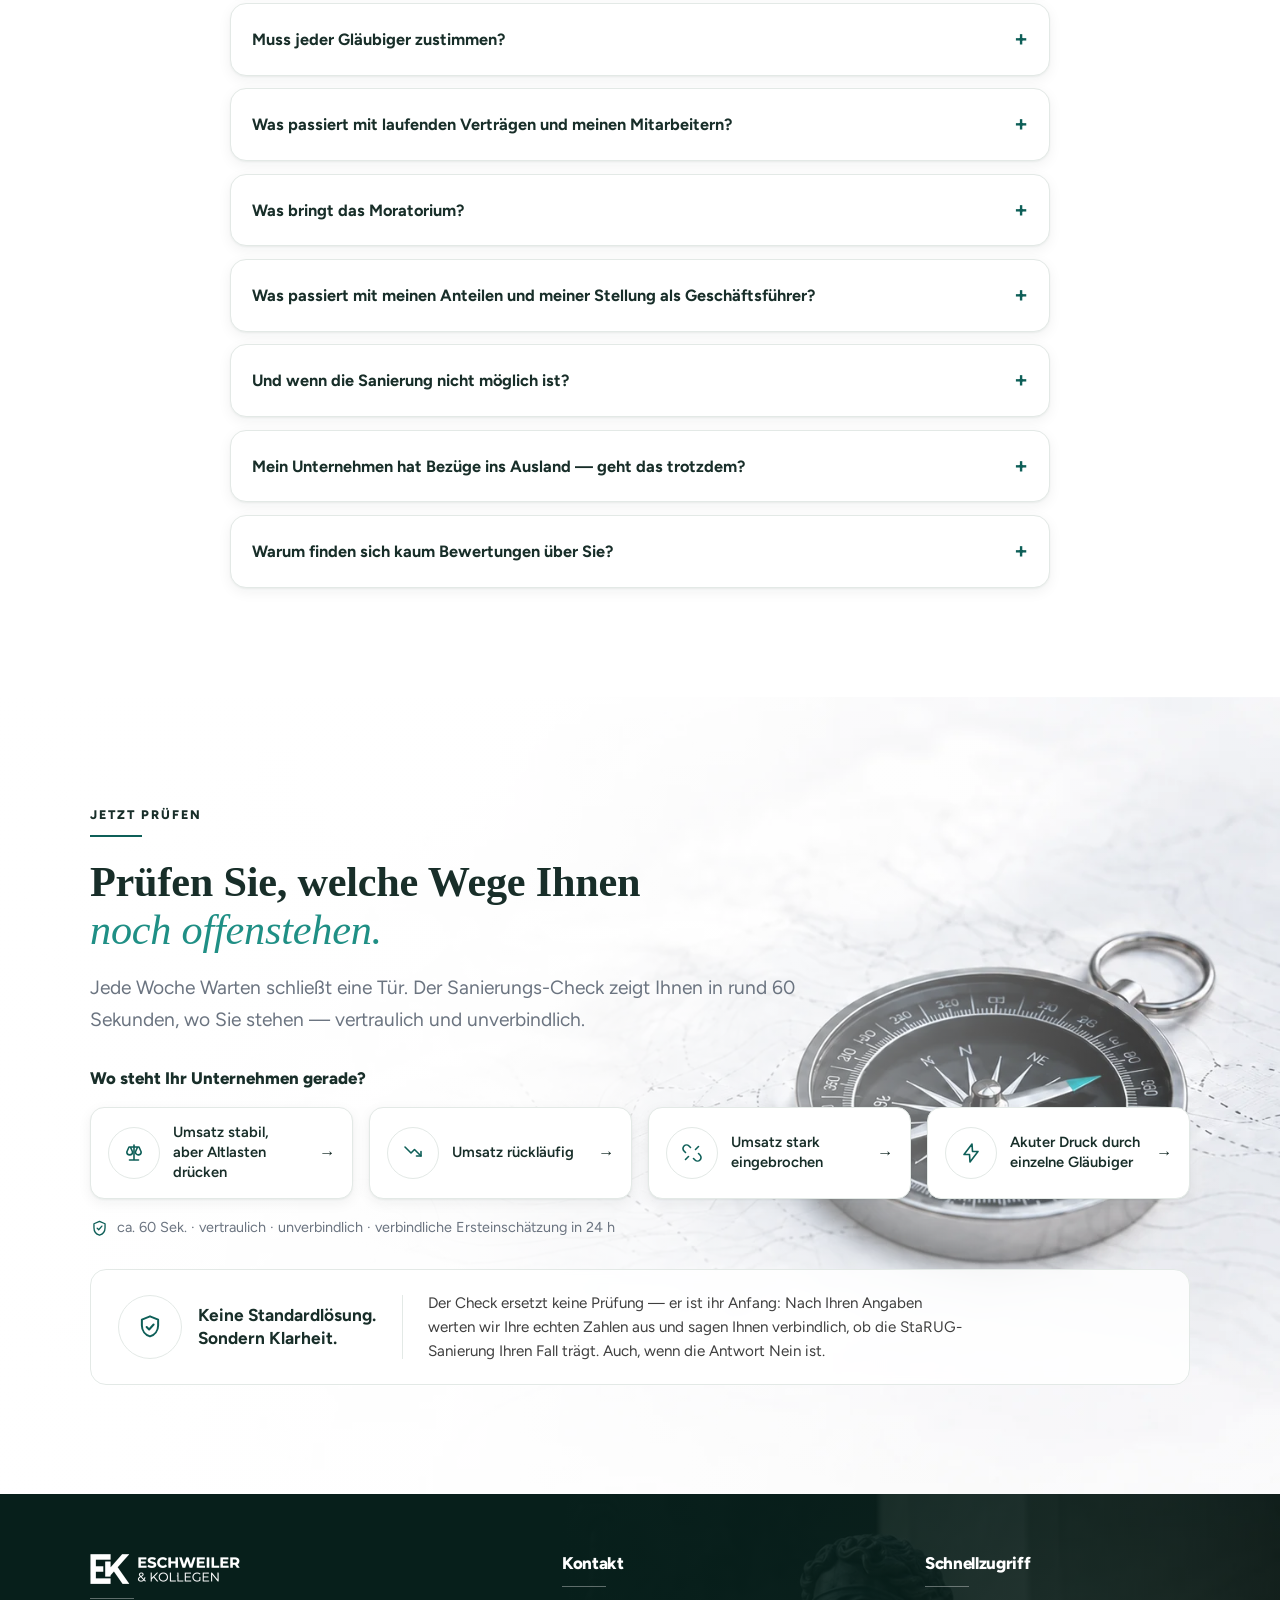
==== commit 47f60abf: "Final-QA: FAQ als exklusives Akkordeon (nur ein Eintrag offen), Warum-jetzt-Headline ohne Waisenzeil" ====
--- a/index.html
+++ b/index.html
@@ -401,7 +401,7 @@
   <div class="wrap wj__grid">
     <div class="wj__left">
       <span class="wj__eyebrow">Warum jetzt</span>
-      <h2 class="wj__h2">Je früher Sie handeln,<br> desto <span class="wj__em">mehr Wege</span> stehen offen.</h2>
+      <h2 class="wj__h2">Je früher Sie handeln, desto <span class="wj__em">mehr Wege</span> stehen offen.</h2>
       <span class="wj__rule" aria-hidden="true"></span>
       <p class="wj__copy reveal">Maßstab ist die Liquiditätsprognose über die nächsten 24 Monate (§ 18 InsO): Ist absehbar, dass fällige Zahlungen nicht mehr geleistet werden können, ist die Zahlungsunfähigkeit „drohend" — und das StaRUG-Fenster offen. Ist sie eingetreten, greift regelmäßig die Insolvenzantragspflicht.</p>
       <div class="law-note reveal">
--- a/styles.css
+++ b/styles.css
@@ -45,7 +45,8 @@
 body{margin:0;font-family:var(--font);color:var(--text);background:var(--paper);
   font-size:1.02rem;line-height:1.65;overflow-x:clip;-webkit-font-smoothing:antialiased}
 h1,h2,h3,h4{color:var(--strong);font-weight:800;line-height:1.08;margin:0 0 .4em;letter-spacing:-.02em}
-h1{font-size:clamp(2.1rem,5.4vw,3.6rem)}
+h1{font-family:Georgia,"Times New Roman",serif;font-weight:700;letter-spacing:-.005em;
+  font-size:clamp(2.1rem,5.2vw,3.5rem);line-height:1.12}
 h2{font-family:Georgia,"Times New Roman",serif;font-weight:700;letter-spacing:-.005em;
   font-size:clamp(1.95rem,3.3vw,2.75rem);line-height:1.16;color:var(--strong)}
 /* Desktop-Zeilenumbrüche in Überschriften mobil aufheben:
@@ -84,13 +85,6 @@
 .center .eyebrow::after{margin-inline:auto}
 .section--ink .eyebrow{color:#e9f2ef}
 .section--ink .eyebrow::after{background:#57b585}
-/* Ausnahme Hero: dort bleibt die Pill aus dem freigegebenen Mockup */
-.hero .eyebrow{display:inline-flex;align-items:center;gap:.55rem;font-size:.72rem;
-  letter-spacing:.15em;color:var(--blue);background:rgba(255,255,255,.72);
-  border:1px solid rgba(14,95,88,.22);padding:.5rem .95rem .5rem .8rem;
-  border-radius:var(--r-pill);margin-bottom:1.1rem;box-shadow:0 6px 22px rgba(9,32,27,.06)}
-.hero .eyebrow::before{content:"";width:7px;height:7px;border-radius:50%;background:var(--green)}
-.hero .eyebrow::after{display:none}
 .btn{display:inline-flex;align-items:center;justify-content:center;gap:.55rem;
   background:var(--blue);color:#fff;font-weight:700;font-size:1rem;
   padding:.95rem 1.6rem;border:0;border-radius:var(--r-pill);box-shadow:var(--sh-md);
